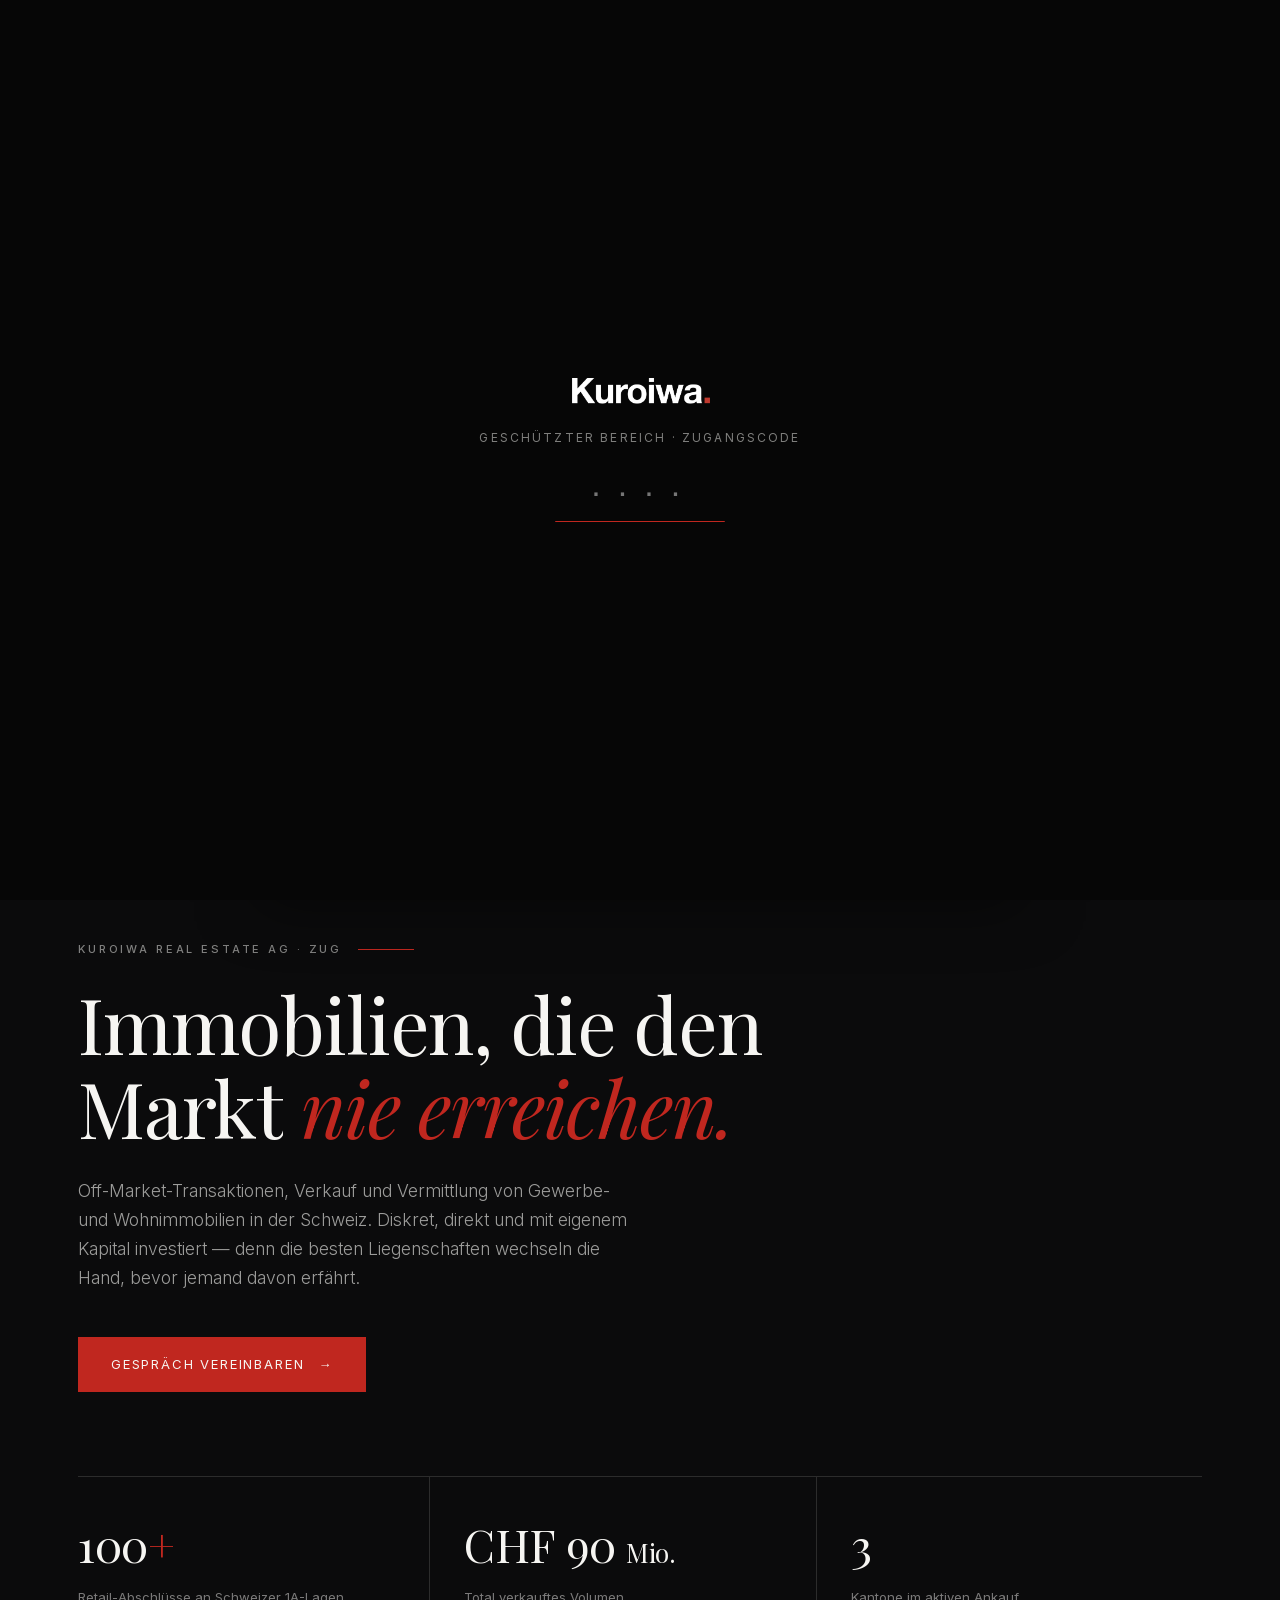
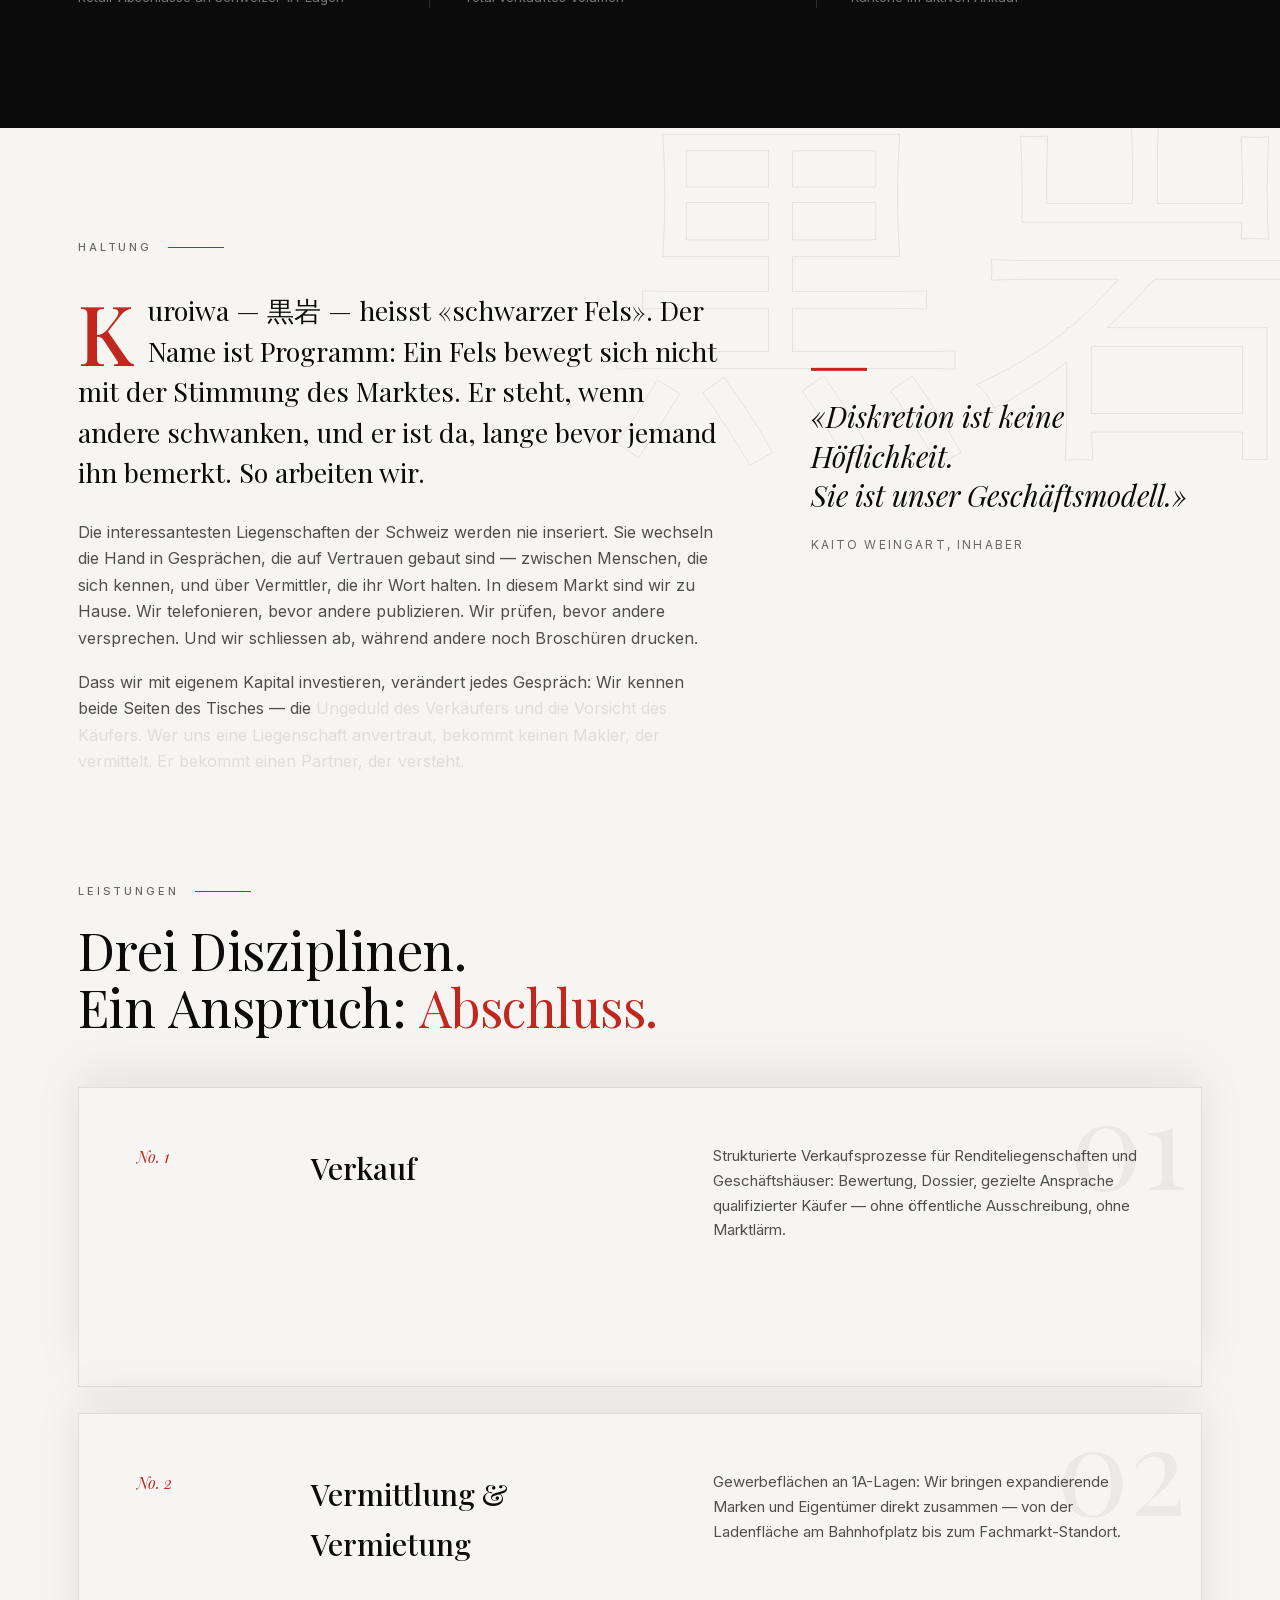
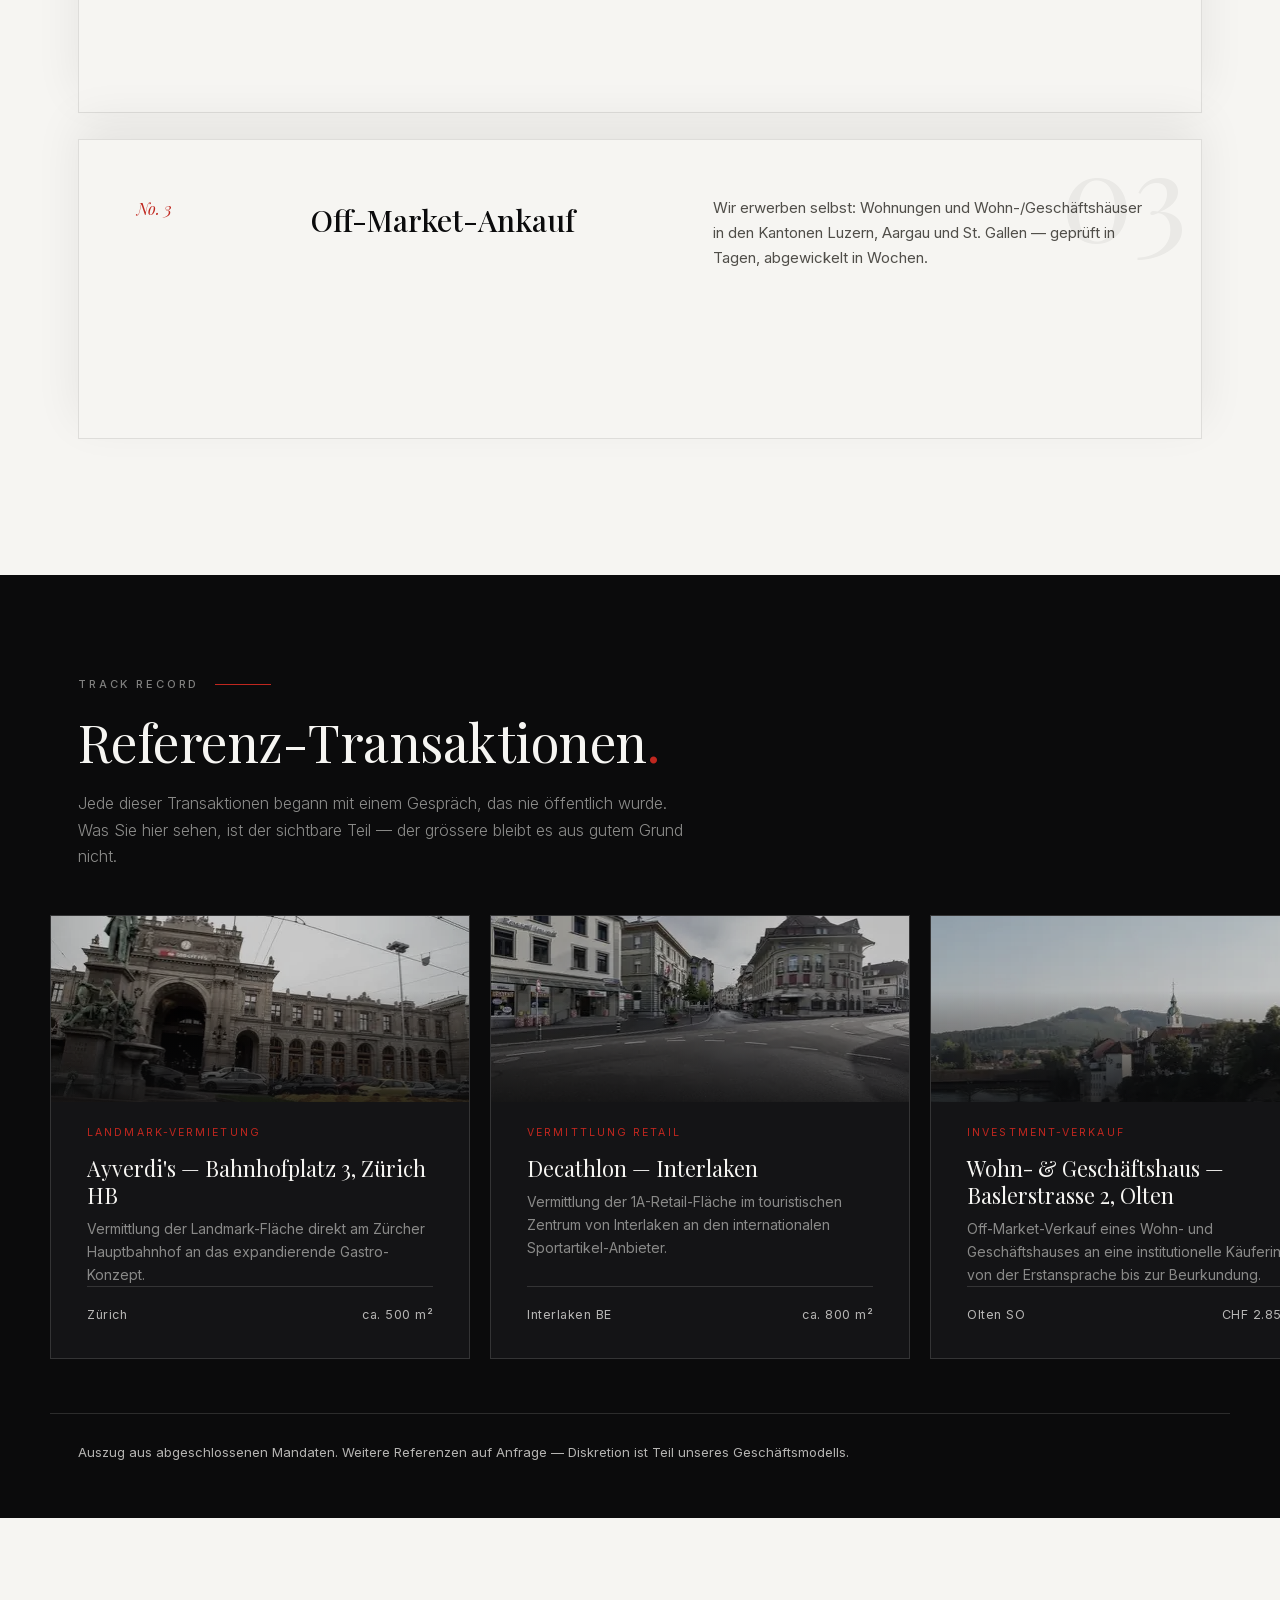
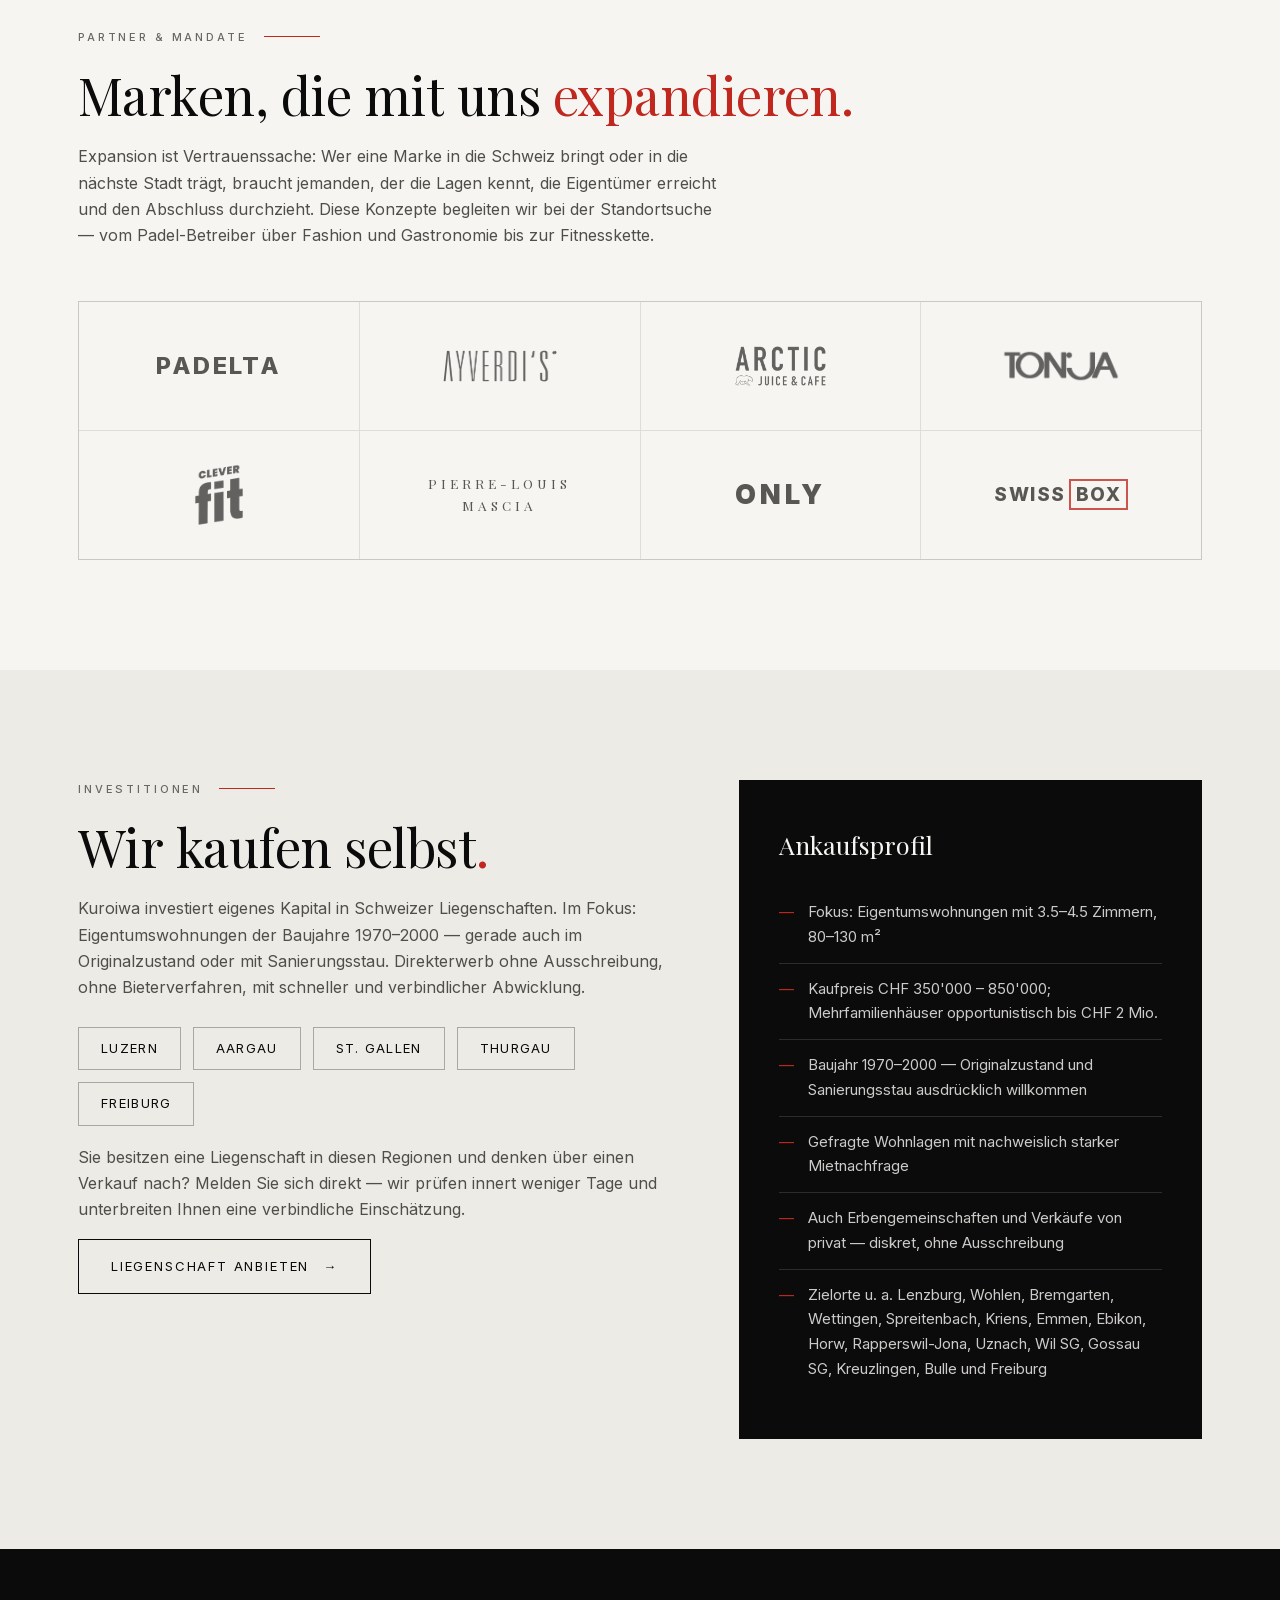
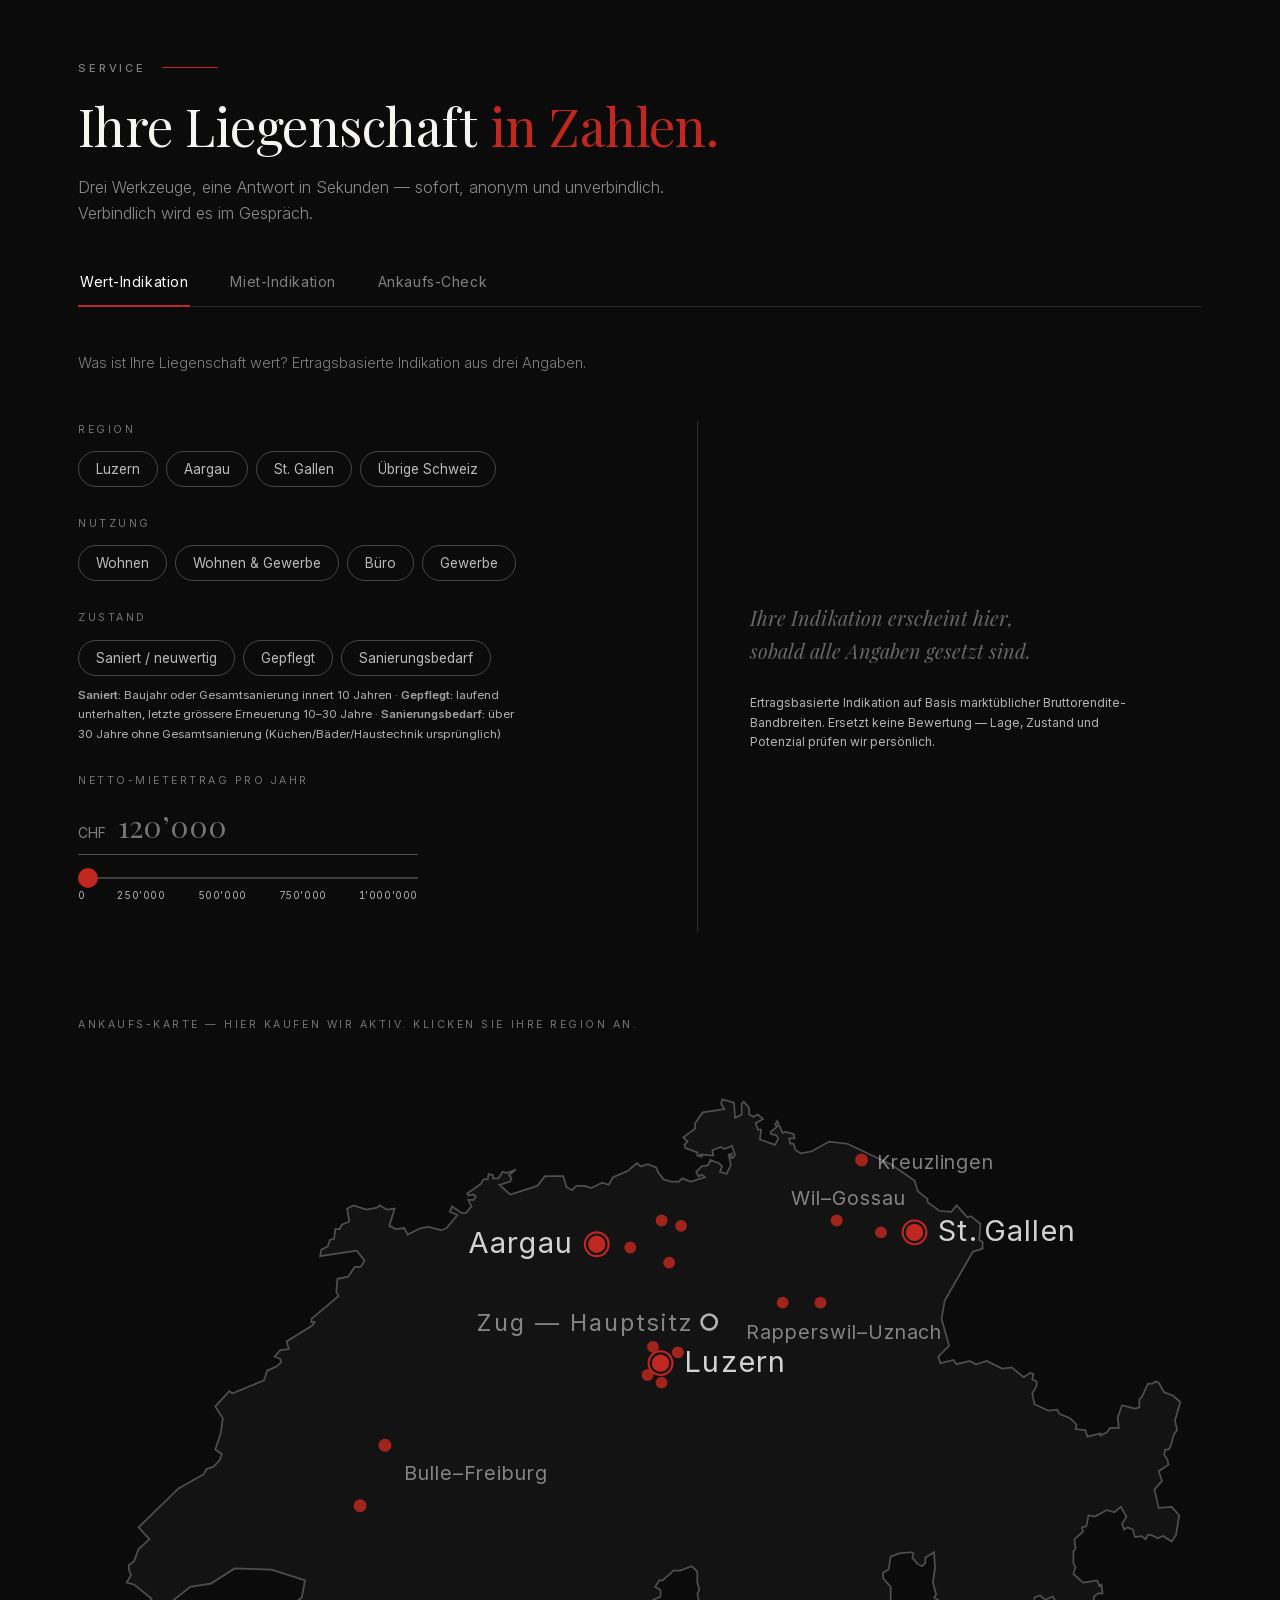
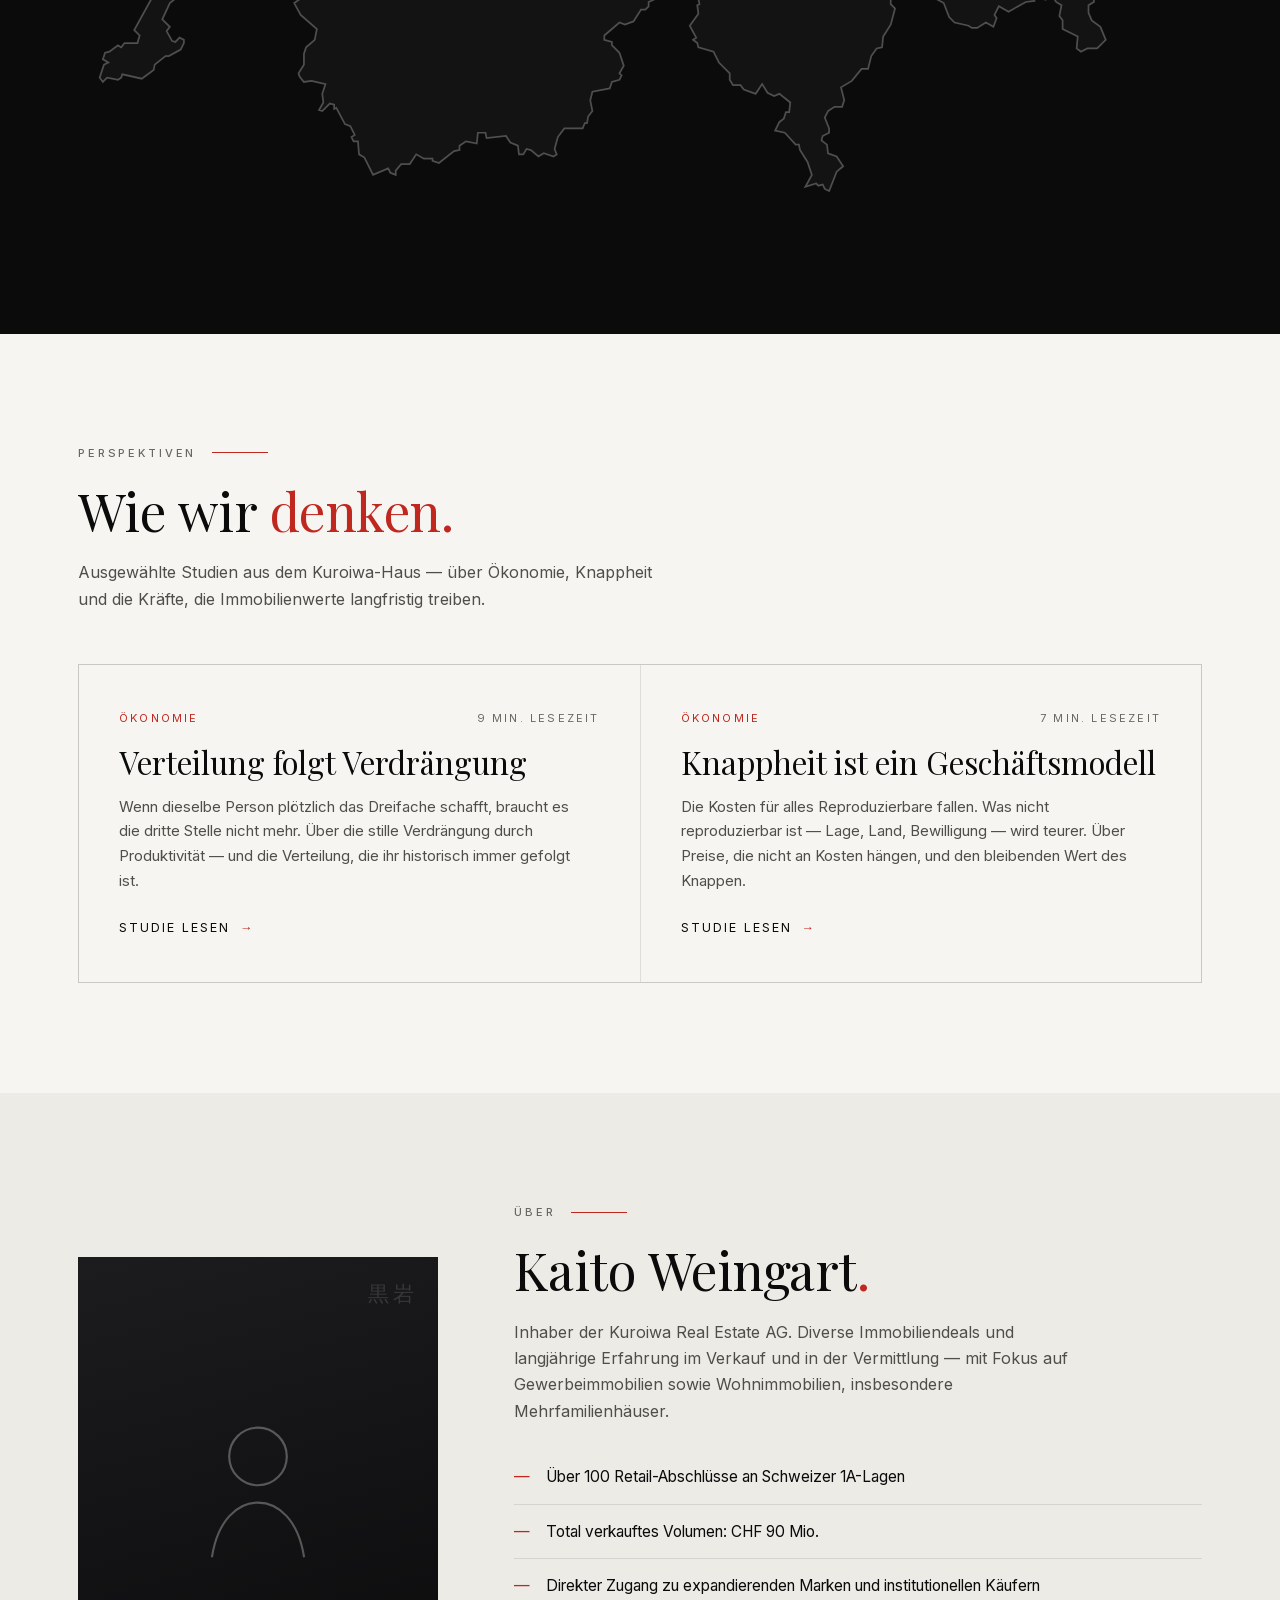
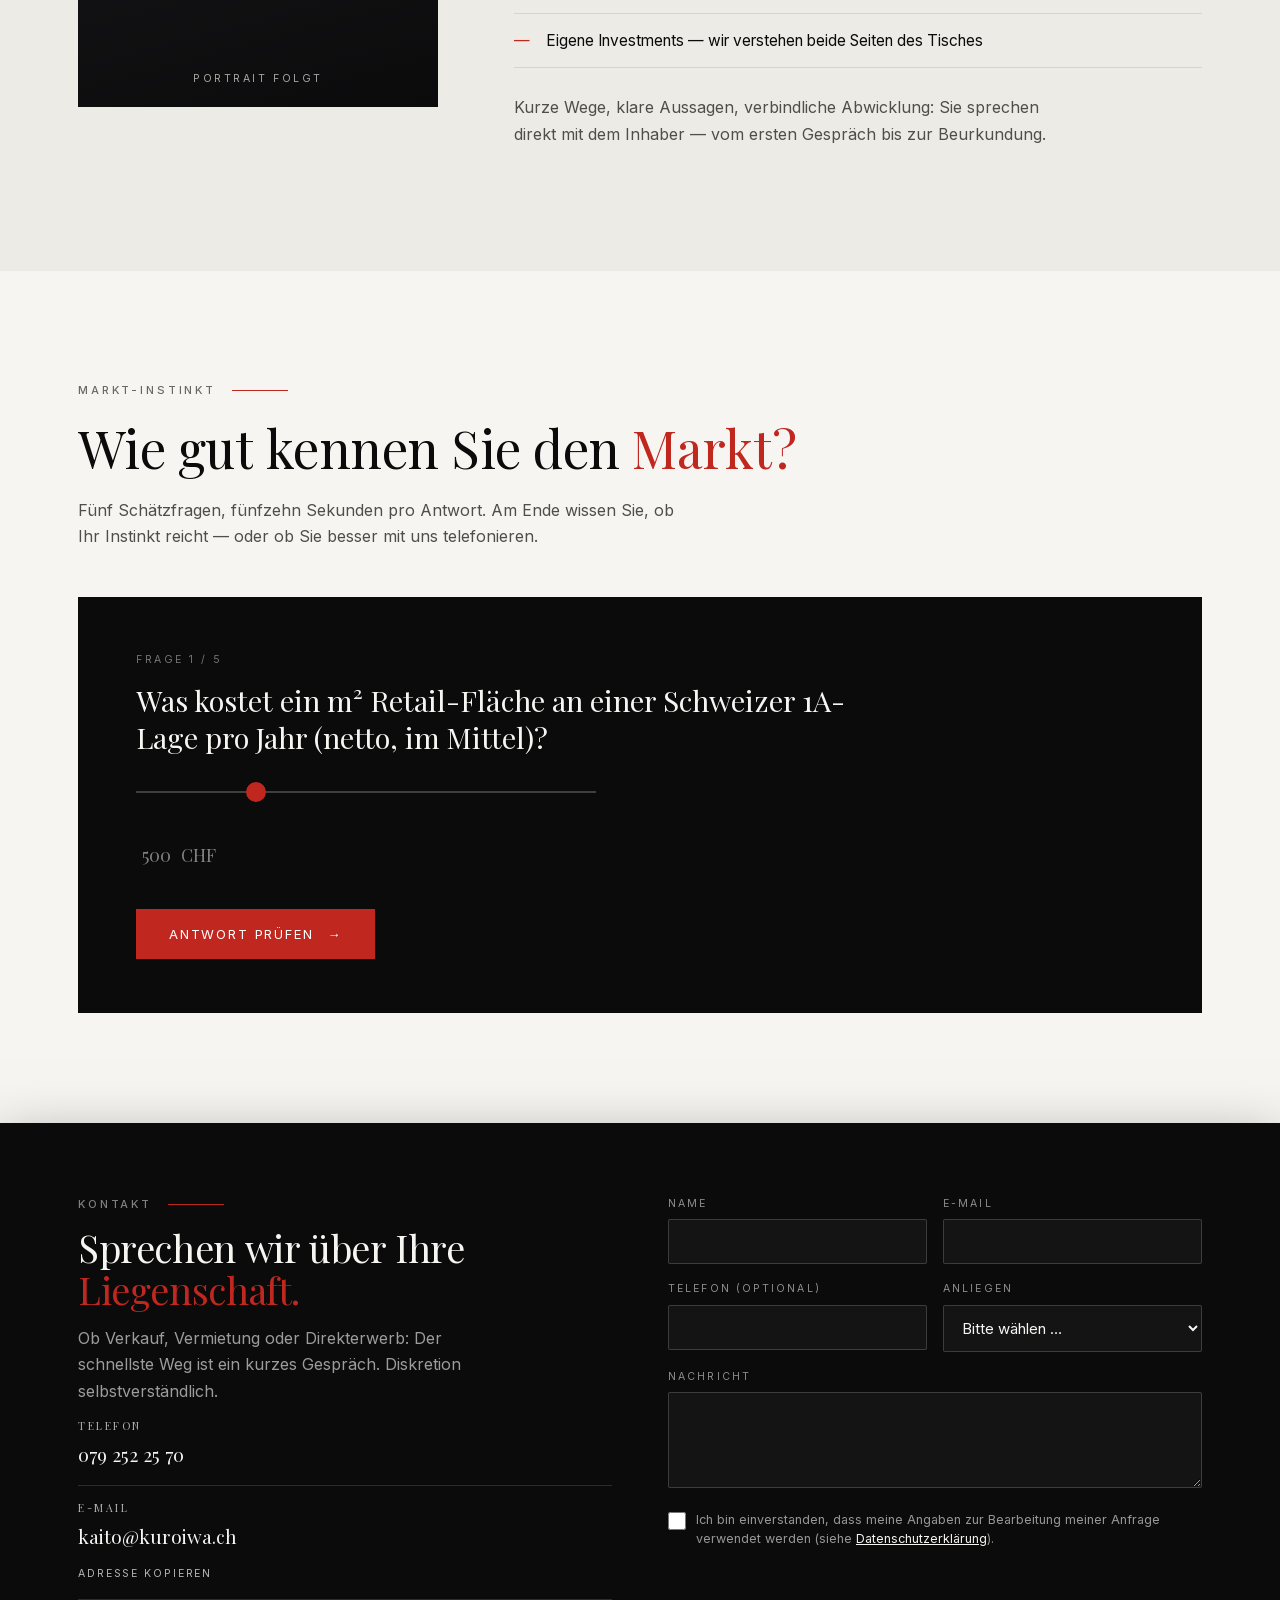
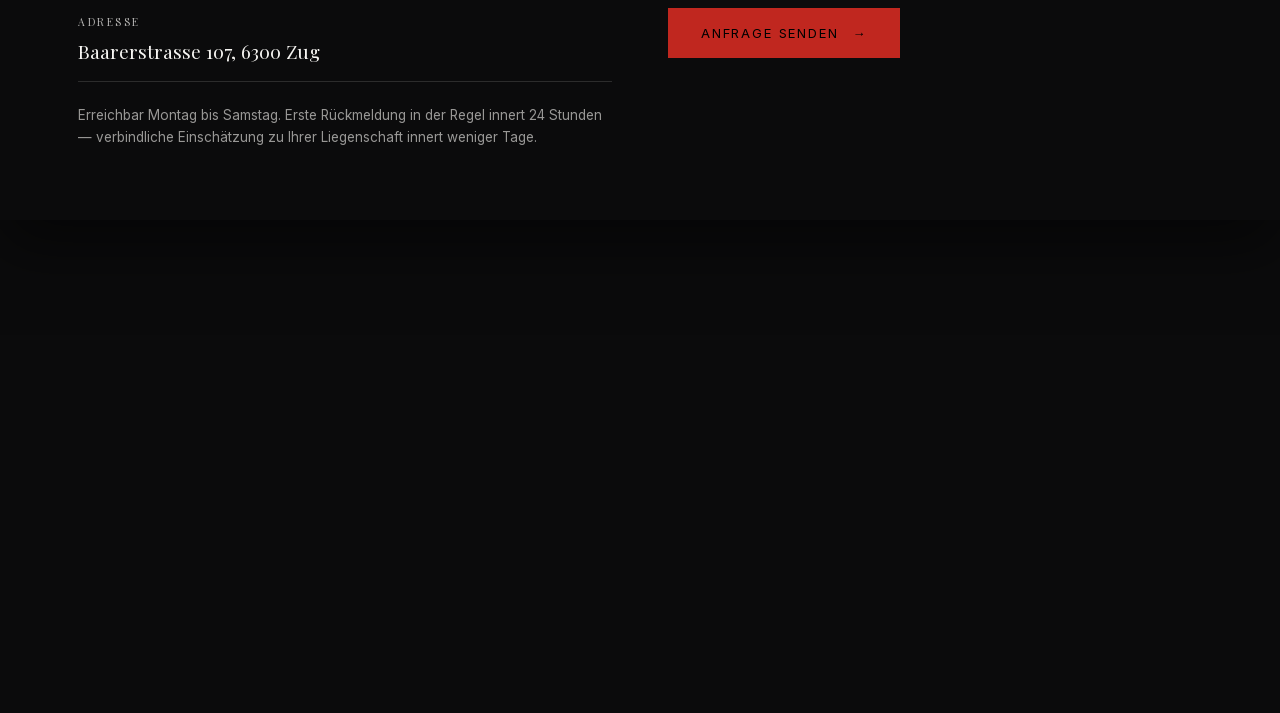
==== index.html @ 2675fcdd "Map: rebalance marker sizes — canton markers smaller (r8/pulse 11), town dots larger (r5.5/6), Lucer" ====
<!DOCTYPE html>
<html lang="de-CH">
<head>
<meta charset="utf-8">
<meta name="viewport" content="width=device-width, initial-scale=1">
<title>Kuroiwa Real Estate AG — Off-Market Immobilien, Verkauf & Vermittlung | Zug</title>
<meta name="description" content="Kuroiwa Real Estate AG, Zug: Off-Market-Transaktionen, Verkauf und Vermittlung von Gewerbe- und Wohnimmobilien in der Schweiz. Eigener Ankauf von Liegenschaften in den Kantonen Luzern, Aargau und St. Gallen.">
<meta name="keywords" content="Immobilien Zug, Off-Market Immobilien Schweiz, Gewerbeimmobilien, Mehrfamilienhaus verkaufen, Immobilienvermittlung, Liegenschaft verkaufen Luzern, Aargau, St. Gallen, Renditeliegenschaft, Kuroiwa Real Estate">
<meta name="robots" content="noindex, nofollow"><!-- GO-LIVE: auf "index, follow" stellen (siehe DEPLOYMENT.md) -->
<meta name="author" content="Kuroiwa Real Estate AG">
<link rel="canonical" href="https://kuroiwa.ch/">
<link rel="alternate" hreflang="de-CH" href="https://kuroiwa.ch/">
<link rel="alternate" hreflang="en" href="https://kuroiwa.ch/en/">
<link rel="alternate" hreflang="fr-CH" href="https://kuroiwa.ch/fr/">
<link rel="alternate" hreflang="it-CH" href="https://kuroiwa.ch/it/">
<link rel="alternate" hreflang="x-default" href="https://kuroiwa.ch/">

<meta name="geo.region" content="CH-ZG">
<meta name="geo.placename" content="Zug">
<meta name="geo.position" content="47.1789;8.5165">
<meta name="ICBM" content="47.1789, 8.5165">

<meta property="og:type" content="website">
<meta property="og:site_name" content="Kuroiwa Real Estate AG">
<meta property="og:title" content="Kuroiwa Real Estate — Off-Market Immobilien, Verkauf & Vermittlung">
<meta property="og:description" content="Diskrete Off-Market-Transaktionen für Gewerbe- und Wohnimmobilien in der Schweiz. Eigener Ankauf in den Kantonen Luzern, Aargau und St. Gallen.">
<meta property="og:url" content="https://kuroiwa.ch/">
<meta property="og:locale" content="de_CH">
<meta property="og:image" content="https://kuroiwa.ch/assets/og.png">
<meta property="og:image:width" content="1200">
<meta property="og:image:height" content="630">
<meta name="twitter:card" content="summary_large_image">
<meta name="twitter:title" content="Kuroiwa Real Estate — Off-Market Immobilien Schweiz">
<meta name="twitter:description" content="Verkauf, Vermittlung und eigener Ankauf von Gewerbe- und Wohnimmobilien. Diskret und präzise.">
<meta name="twitter:image" content="https://kuroiwa.ch/assets/og.png">

<link rel="icon" href="data:image/svg+xml,%3Csvg xmlns='http://www.w3.org/2000/svg' viewBox='0 0 64 64'%3E%3Crect width='64' height='64' fill='%230b0b0c'/%3E%3Ctext x='32' y='44' font-family='Georgia' font-size='34' fill='%23f6f5f2' text-anchor='middle'%3EK%3C/text%3E%3Crect x='44' y='14' width='6' height='36' fill='%23c0271f'/%3E%3C/svg%3E">

<link rel="preload" as="image" fetchpriority="high" imagesrcset="assets/brand/hero-800.webp 800w, assets/brand/hero-1200.webp 1200w, assets/brand/hero-1920.webp 1920w" imagesizes="100vw" href="assets/brand/hero-1200.webp">
<link rel="preload" as="image" href="assets/brand/kuroiwa-wort.webp">
<link rel="preload" as="font" type="font/woff2" href="assets/fonts/playfairdisplay-400-normal-latin.woff2" crossorigin>
<link rel="preload" as="font" type="font/woff2" href="assets/fonts/inter-400-normal-latin.woff2" crossorigin>
<link rel="stylesheet" href="assets/fonts/fonts.css">

<!-- Monitoring & Analytics (Sentry + erweiterbar, consent-fähig) — Konfiguration in assets/monitoring.js -->
<script defer src="assets/monitoring.js"></script>

<script type="application/ld+json">
{
  "@context": "https://schema.org",
  "@graph": [
    {
      "@type": "RealEstateAgent",
      "@id": "https://kuroiwa.ch/#organisation",
      "name": "Kuroiwa Real Estate AG",
      "url": "https://kuroiwa.ch/",
      "logo": "https://kuroiwa.ch/assets/og.png",
      "telephone": "+41792522570",
      "email": "kaito@kuroiwa.ch",
      "address": { "@type": "PostalAddress", "streetAddress": "Baarerstrasse 107", "postalCode": "6300", "addressLocality": "Zug", "addressRegion": "ZG", "addressCountry": "CH" },
      "geo": { "@type": "GeoCoordinates", "latitude": 47.1789, "longitude": 8.5165 },
      "areaServed": [
        { "@type": "Country", "name": "Schweiz" },
        { "@type": "AdministrativeArea", "name": "Kanton Zug" },
        { "@type": "AdministrativeArea", "name": "Kanton Luzern" },
        { "@type": "AdministrativeArea", "name": "Kanton Aargau" },
        { "@type": "AdministrativeArea", "name": "Kanton St. Gallen" },
        { "@type": "AdministrativeArea", "name": "Kanton Zürich" },
        { "@type": "AdministrativeArea", "name": "Kanton Thurgau" },
        { "@type": "AdministrativeArea", "name": "Kanton Freiburg" }
      ],
      "knowsAbout": ["Off-Market-Transaktionen", "Gewerbeimmobilien", "Mehrfamilienhäuser", "Immobilienvermittlung", "Renditeliegenschaften"],
      "image": "https://kuroiwa.ch/assets/og.png",
      "founder": { "@id": "https://kuroiwa.ch/#kaito" },
      "hasOfferCatalog": {
        "@type": "OfferCatalog",
        "name": "Leistungen",
        "itemListElement": [
          { "@type": "Offer", "itemOffered": { "@type": "Service", "name": "Verkauf von Rendite- und Geschäftsliegenschaften", "serviceType": "Immobilienverkauf" } },
          { "@type": "Offer", "itemOffered": { "@type": "Service", "name": "Vermittlung und Vermietung von Gewerbeflächen", "serviceType": "Immobilienvermittlung" } },
          { "@type": "Offer", "itemOffered": { "@type": "Service", "name": "Off-Market-Ankauf von Wohn- und Geschäftsliegenschaften", "serviceType": "Immobilienankauf" } }
        ]
      }
    },
    {
      "@type": "Person",
      "@id": "https://kuroiwa.ch/#kaito",
      "name": "Kaito Weingart",
      "jobTitle": "Inhaber",
      "worksFor": { "@id": "https://kuroiwa.ch/#organisation" },
      "telephone": "+41792522570",
      "email": "kaito@kuroiwa.ch"
    },
    {
      "@type": "WebSite",
      "@id": "https://kuroiwa.ch/#website",
      "url": "https://kuroiwa.ch/",
      "name": "Kuroiwa Real Estate AG",
      "inLanguage": "de-CH",
      "publisher": { "@id": "https://kuroiwa.ch/#organisation" }
    }
  ]
}
</script>

<link rel="stylesheet" href="assets/site.css">
</head>
<body>
<div class="tor" id="tor">
  <img src="assets/brand/kuroiwa-wort.webp" alt="Kuroiwa">
  <div class="tor-text">Geschützter Bereich · Zugangscode</div>
  <input id="torCode" type="password" inputmode="numeric" maxlength="4" placeholder="&middot;&middot;&middot;&middot;" autocomplete="off" aria-label="Zugangscode">
  <div class="tor-fehler" id="torFehler" hidden>Falscher Code — bitte erneut versuchen.</div>
</div>
<script>
(function () {
  const tor = document.getElementById('tor');
  if (sessionStorage.getItem('kuroiwa-zugang') === '1') { tor.remove(); return; }
  document.documentElement.style.overflow = 'hidden';
  const feld = document.getElementById('torCode');
  setTimeout(() => feld.focus(), 100);
  feld.addEventListener('input', () => {
    if (feld.value.length < 4) return;
    if (feld.value === '0000') {
      sessionStorage.setItem('kuroiwa-zugang', '1');
      tor.remove();
      document.documentElement.style.overflow = '';
    } else {
      document.getElementById('torFehler').hidden = false;
      feld.value = '';
    }
  });
})();
</script>
<div class="fortschritt" id="fortschritt" aria-hidden="true"></div>
<div class="lade" id="lade" aria-hidden="true"><div class="lade-inhalt"><span class="lade-kanji">黒岩</span><span class="lade-zahl" id="ladeZahl">0&thinsp;%</span></div></div>
<div class="toast" id="toast" role="status">E-Mail-Adresse kopiert</div>
<button class="hoch" id="hoch" aria-label="Nach oben">&uarr;</button>

<nav id="nav">
  <div class="wrap nav-inner">
    <a class="marke" href="#top"><img src="assets/brand/kuroiwa-wort.webp" alt="Kuroiwa Real Estate" width="78" height="22" style="width:auto"></a>
    <div class="nav-links">
      <a href="#leistungen">Leistungen</a>
      <a href="#track">Track Record</a>
      <a href="#partner">Partner</a>
      <a href="#investitionen">Investitionen</a>
      <a href="#wert">Wert-Check</a>
      <a href="#perspektiven">Perspektiven</a>
      <a href="#ueber">Über</a>
      <div class="lang" aria-label="Sprache wählen"><a class="akt" href="./" hreflang="de-CH" lang="de" aria-current="true">DE</a><a href="en/" hreflang="en" lang="en">EN</a><a href="fr/" hreflang="fr-CH" lang="fr">FR</a><a href="it/" hreflang="it-CH" lang="it">IT</a></div>
      <a class="cta-mini" href="#kontakt">Kontakt</a>
    </div>
  </div>
</nav>

<!-- Intro im KWI-Stil -->
<header class="intro" id="top">
  <div class="bg"></div>
  <div class="korn"></div>
  <div class="intro-inhalt">
    <img class="logo" src="assets/brand/kuroiwa-wort.webp" alt="Kuroiwa — 黒岩" width="430" height="80">
    <div class="unterzeile">Real Estate<b>.</b></div>
  </div>
  <div class="scrollcue"><span>Scrollen</span><span class="ln"></span></div>
</header>

<section class="statement">
  <div class="wrap">
    <div class="label hell">Kuroiwa Real Estate AG · Zug</div>
    <h1>Immobilien, die den Markt <em>nie erreichen.</em></h1>
    <p class="sub">Off-Market-Transaktionen, Verkauf und Vermittlung von Gewerbe- und Wohnimmobilien in der Schweiz. Diskret, direkt und mit eigenem Kapital investiert — denn die besten Liegenschaften wechseln die Hand, bevor jemand davon erfährt.</p>
    <a class="cta voll" href="#kontakt">Gespräch vereinbaren</a>
    <div class="zeile">
      <div class="zahl"><div class="gross"><span class="zaehler" data-ziel="100">0</span><span class="rot">+</span></div><div class="klein">Retail-Abschlüsse an Schweizer 1A-Lagen</div></div>
      <div class="zahl"><div class="gross">CHF <span class="zaehler" data-ziel="90">0</span> <span style="font-size:26px">Mio.</span></div><div class="klein">Total verkauftes Volumen</div></div>
      <div class="zahl"><div class="gross"><span class="zaehler" data-ziel="3">0</span></div><div class="klein">Kantone im aktiven Ankauf</div></div>
    </div>
  </div>
</section>

<section class="hell-sektion manifest" id="haltung">
  <span class="kanji-wz" id="kanjiWz" aria-hidden="true">黒岩</span>
  <div class="wrap enter">
    <div class="label">Haltung</div>
    <div class="manifest-grid">
      <div class="manifest-text">
        <p class="gross-prosa"><span class="initial">K</span>uroiwa — 黒岩 — heisst «schwarzer Fels». Der Name ist Programm: Ein Fels bewegt sich nicht mit der Stimmung des Marktes. Er steht, wenn andere schwanken, und er ist da, lange bevor jemand ihn bemerkt. So arbeiten wir.</p>
        <p>Die interessantesten Liegenschaften der Schweiz werden nie inseriert. Sie wechseln die Hand in Gesprächen, die auf Vertrauen gebaut sind — zwischen Menschen, die sich kennen, und über Vermittler, die ihr Wort halten. In diesem Markt sind wir zu Hause. Wir telefonieren, bevor andere publizieren. Wir prüfen, bevor andere versprechen. Und wir schliessen ab, während andere noch Broschüren drucken.</p>
        <p>Dass wir mit eigenem Kapital investieren, verändert jedes Gespräch: Wir kennen beide Seiten des Tisches — die Ungeduld des Verkäufers und die Vorsicht des Käufers. Wer uns eine Liegenschaft anvertraut, bekommt keinen Makler, der vermittelt. Er bekommt einen Partner, der versteht.</p>
      </div>
      <div class="zitat">
        <div class="zitat-strich"></div>
        <blockquote>«Diskretion ist keine Höflichkeit.<br>Sie ist unser Geschäftsmodell.»</blockquote>
        <div class="zitat-wer">Kaito Weingart, Inhaber</div>
      </div>
    </div>
  </div>
</section>

<section class="hell-sektion" id="leistungen" style="padding-top:0">
  <div class="wrap enter">
    <div class="label">Leistungen</div>
    <h2>Drei Disziplinen.<br>Ein Anspruch: <span class="rot">Abschluss.</span></h2>
    <div class="drei">
      <div class="kachel" data-nr="01">
        <div class="nr">No. 1</div>
        <h3>Verkauf</h3>
        <p>Strukturierte Verkaufsprozesse für Renditeliegenschaften und Geschäftshäuser: Bewertung, Dossier, gezielte Ansprache qualifizierter Käufer — ohne öffentliche Ausschreibung, ohne Marktlärm.</p>
      </div>
      <div class="kachel" data-nr="02">
        <div class="nr">No. 2</div>
        <h3>Vermittlung &amp; Vermietung</h3>
        <p>Gewerbeflächen an 1A-Lagen: Wir bringen expandierende Marken und Eigentümer direkt zusammen — von der Ladenfläche am Bahnhofplatz bis zum Fachmarkt-Standort.</p>
      </div>
      <div class="kachel" data-nr="03">
        <div class="nr">No. 3</div>
        <h3>Off-Market-Ankauf</h3>
        <p>Wir erwerben selbst: Wohnungen und Wohn-/Geschäftshäuser in den Kantonen Luzern, Aargau und St. Gallen — geprüft in Tagen, abgewickelt in Wochen.</p>
      </div>
    </div>
  </div>
</section>

<section class="dunkel" id="track" style="padding:0">
  <div class="track-klebt">
    <div class="wrap enter">
      <div class="label hell">Track Record</div>
      <h2>Referenz-Transaktionen<span class="rot">.</span></h2>
      <p style="max-width:620px;color:rgba(246,245,242,.55);font-weight:300">Jede dieser Transaktionen begann mit einem Gespräch, das nie öffentlich wurde. Was Sie hier sehen, ist der sichtbare Teil — der grössere bleibt es aus gutem Grund nicht.</p>
    </div>
    <div class="deals" id="dealSpur">
      <div class="deal">
        <div class="deal-bild"><picture><source srcset="assets/deals/ayverdis-420.webp 420w, assets/deals/ayverdis.webp 840w" sizes="(max-width: 860px) 92vw, 420px" type="image/webp"><img src="assets/deals/ayverdis.jpg" srcset="assets/deals/ayverdis-420.jpg 420w, assets/deals/ayverdis.jpg 840w" sizes="(max-width: 860px) 92vw, 420px" alt="Zürich Hauptbahnhof am Bahnhofplatz" width="840" height="380" loading="lazy" decoding="async"></picture></div>
        <div class="typ">Landmark-Vermietung</div>
        <h3>Ayverdi's — Bahnhofplatz 3, Zürich HB</h3>
        <p>Vermittlung der Landmark-Fläche direkt am Zürcher Hauptbahnhof an das expandierende Gastro-Konzept.</p>
        <div class="meta"><span>Zürich</span><span>ca. 500 m²</span></div>
      </div>
      <div class="deal">
        <div class="deal-bild"><picture><source srcset="assets/deals/decathlon-420.webp 420w, assets/deals/decathlon.webp 840w" sizes="(max-width: 860px) 92vw, 420px" type="image/webp"><img src="assets/deals/decathlon.jpg" srcset="assets/deals/decathlon-420.jpg 420w, assets/deals/decathlon.jpg 840w" sizes="(max-width: 860px) 92vw, 420px" alt="Geschäftsstrasse in Interlaken" width="840" height="380" loading="lazy" decoding="async"></picture></div>
        <div class="typ">Vermittlung Retail</div>
        <h3>Decathlon — Interlaken</h3>
        <p>Vermittlung der 1A-Retail-Fläche im touristischen Zentrum von Interlaken an den internationalen Sportartikel-Anbieter.</p>
        <div class="meta"><span>Interlaken BE</span><span>ca. 800 m²</span></div>
      </div>
      <div class="deal">
        <div class="deal-bild"><picture><source srcset="assets/deals/olten-420.webp 420w, assets/deals/olten.webp 840w" sizes="(max-width: 860px) 92vw, 420px" type="image/webp"><img src="assets/deals/olten.jpg" srcset="assets/deals/olten-420.jpg 420w, assets/deals/olten.jpg 840w" sizes="(max-width: 860px) 92vw, 420px" alt="Altstadt von Olten an der Aare" width="840" height="380" loading="lazy" decoding="async"></picture></div>
        <div class="typ">Investment-Verkauf</div>
        <h3>Wohn- &amp; Geschäftshaus — Baslerstrasse 2, Olten</h3>
        <p>Off-Market-Verkauf eines Wohn- und Geschäftshauses an eine institutionelle Käuferin — von der Erstansprache bis zur Beurkundung.</p>
        <div class="meta"><span>Olten SO</span><span>CHF 2.85 Mio.</span></div>
      </div>
      <div class="deal">
        <div class="deal-bild"><picture><source srcset="assets/deals/only-420.webp 420w, assets/deals/only.webp 840w" sizes="(max-width: 860px) 92vw, 420px" type="image/webp"><img src="assets/deals/only.jpg" srcset="assets/deals/only-420.jpg 420w, assets/deals/only.jpg 840w" sizes="(max-width: 860px) 92vw, 420px" alt="Bahnhofstrasse in Interlaken" width="840" height="380" loading="lazy" decoding="async"></picture></div>
        <div class="typ">Vermittlung Retail</div>
        <h3>Only — Bahnhofstrasse 23, Interlaken</h3>
        <p>Vermittlung des Ladenlokals an der Bahnhofstrasse in Interlaken an die internationale Fashion-Marke.</p>
        <div class="meta"><span>Interlaken BE</span><span>1A-Lage</span></div>
      </div>
      <div class="deal">
        <div class="deal-bild"><picture><source srcset="assets/deals/retail-420.webp 420w, assets/deals/retail.webp 840w" sizes="(max-width: 860px) 92vw, 420px" type="image/webp"><img src="assets/deals/retail.jpg" srcset="assets/deals/retail-420.jpg 420w, assets/deals/retail.jpg 840w" sizes="(max-width: 860px) 92vw, 420px" alt="Bahnhofstrasse Zürich, 1A-Retail-Lage" width="840" height="380" loading="lazy" decoding="async"></picture></div>
        <div class="typ">Portfolio</div>
        <h3>100+ Retail-Abschlüsse an 1A-Lagen</h3>
        <p>Über hundert abgeschlossene Vermittlungs- und Beratungsmandate für Retail-Flächen an Schweizer Top-Lagen.</p>
        <div class="meta"><span>Schweiz</span><span>laufend</span></div>
      </div>
      <div class="deal">
        <div class="deal-bild"><picture><source srcset="assets/deals/volumen-420.webp 420w, assets/deals/volumen.webp 840w" sizes="(max-width: 860px) 92vw, 420px" type="image/webp"><img src="assets/deals/volumen.jpg" srcset="assets/deals/volumen-420.jpg 420w, assets/deals/volumen.jpg 840w" sizes="(max-width: 860px) 92vw, 420px" alt="Altstadt von Zug mit Zytturm" width="840" height="380" loading="lazy" decoding="async"></picture></div>
        <div class="typ">Transaktionsvolumen</div>
        <h3>CHF 90 Mio. verkauftes Volumen</h3>
        <p>Begleitete Verkäufe von Wohn- und Geschäftsliegenschaften — vom Einzelobjekt bis zum Portfolio.</p>
        <div class="meta"><span>Schweiz</span><span>total</span></div>
      </div>
    </div>
    <div class="track-balken"><div id="trackBalken"></div></div>
    <div class="wrap"><div class="fussnote">Auszug aus abgeschlossenen Mandaten. Weitere Referenzen auf Anfrage — Diskretion ist Teil unseres Geschäftsmodells.</div></div>
  </div>
</section>

<section class="hell-sektion" id="partner">
  <div class="wrap enter">
    <div class="label">Partner &amp; Mandate</div>
    <h2>Marken, die mit uns <span class="rot">expandieren.</span></h2>
    <p style="max-width:640px;color:#504e49">Expansion ist Vertrauenssache: Wer eine Marke in die Schweiz bringt oder in die nächste Stadt trägt, braucht jemanden, der die Lagen kennt, die Eigentümer erreicht und den Abschluss durchzieht. Diese Konzepte begleiten wir bei der Standortsuche — vom Padel-Betreiber über Fashion und Gastronomie bis zur Fitnesskette.</p>
    <div class="logowall">
      <div class="logo-zelle"><span class="wm wm-padelta">PADELTA</span></div>
      <div class="logo-zelle"><img class="logo-img" src="assets/logos/ayverdis.webp" alt="Ayverdi's" width="490" height="160" loading="lazy" decoding="async"></div>
      <div class="logo-zelle"><img class="logo-img" src="assets/logos/arctic.webp" alt="Arctic Juice &amp; Café" width="338" height="160" loading="lazy" decoding="async"></div>
      <div class="logo-zelle"><img class="logo-img" src="assets/logos/tonja.webp" alt="Tonja Concept" width="521" height="160" loading="lazy" decoding="async"></div>
      <div class="logo-zelle"><img class="logo-img logo-tall" src="assets/logos/clever-fit.webp" alt="clever fit" width="131" height="160" loading="lazy" decoding="async"></div>
      <div class="logo-zelle"><span class="wm wm-plm">PIERRE-LOUIS<br>MASCIA</span></div>
      <div class="logo-zelle"><span class="wm wm-only">ONLY</span></div>
      <div class="logo-zelle"><span class="wm wm-swissbox">SWISS<b>BOX</b></span></div>
    </div>
  </div>
</section>

<section class="invest" id="investitionen">
  <div class="wrap enter">
    <div class="invest-grid">
      <div>
        <div class="label">Investitionen</div>
        <h2>Wir kaufen selbst<span class="rot">.</span></h2>
        <p style="color:#504e49">Kuroiwa investiert eigenes Kapital in Schweizer Liegenschaften. Im Fokus: Eigentumswohnungen der Baujahre 1970–2000 — gerade auch im Originalzustand oder mit Sanierungsstau. Direkterwerb ohne Ausschreibung, ohne Bieterverfahren, mit schneller und verbindlicher Abwicklung.</p>
        <div class="kantone">
          <div class="kanton">Luzern</div>
          <div class="kanton">Aargau</div>
          <div class="kanton">St. Gallen</div>
          <div class="kanton">Thurgau</div>
          <div class="kanton">Freiburg</div>
        </div>
        <p style="color:#504e49;margin-top:18px">Sie besitzen eine Liegenschaft in diesen Regionen und denken über einen Verkauf nach? Melden Sie sich direkt — wir prüfen innert weniger Tage und unterbreiten Ihnen eine verbindliche Einschätzung.</p>
        <a class="cta" style="border-color:var(--ink);color:var(--ink);margin-top:16px" href="#wert">Liegenschaft anbieten</a>
      </div>
      <div class="profil">
        <h3>Ankaufsprofil</h3>
        <ul>
          <li>Fokus: Eigentumswohnungen mit 3.5–4.5 Zimmern, 80–130 m²</li>
          <li>Kaufpreis CHF 350'000 – 850'000; Mehrfamilienhäuser opportunistisch bis CHF 2 Mio.</li>
          <li>Baujahr 1970–2000 — Originalzustand und Sanierungsstau ausdrücklich willkommen</li>
          <li>Gefragte Wohnlagen mit nachweislich starker Mietnachfrage</li>
          <li>Auch Erbengemeinschaften und Verkäufe von privat — diskret, ohne Ausschreibung</li>
          <li>Zielorte u. a. Lenzburg, Wohlen, Bremgarten, Wettingen, Spreitenbach, Kriens, Emmen, Ebikon, Horw, Rapperswil-Jona, Uznach, Wil SG, Gossau SG, Kreuzlingen, Bulle und Freiburg</li>
        </ul>
      </div>
    </div>
  </div>
</section>

<section class="dunkel" id="wert">
  <div class="wrap enter">
    <div class="label hell">Service</div>
    <h2>Ihre Liegenschaft <span class="rot">in Zahlen.</span></h2>
    <p style="max-width:620px;color:rgba(246,245,242,.55);font-weight:300">Drei Werkzeuge, eine Antwort in Sekunden — sofort, anonym und unverbindlich. Verbindlich wird es im Gespräch.</p>

    <div class="tab-leiste" role="tablist">
      <button class="tab aktiv" data-tab="wert" role="tab">Wert-Indikation</button>
      <button class="tab" data-tab="miete" role="tab">Miet-Indikation</button>
      <button class="tab" data-tab="check" role="tab">Ankaufs-Check</button>
    </div>

    <div class="tab-panel" id="panel-wert">
    <p style="max-width:560px;color:rgba(246,245,242,.5);font-weight:300;font-size:14.5px;margin-bottom:34px">Was ist Ihre Liegenschaft wert? Ertragsbasierte Indikation aus drei Angaben.</p>
    <div class="wert-grid">
      <div>
        <div class="wert-feld">
          <div class="feld-name">Region</div>
          <div class="pillen" data-gruppe="wregion">
            <button class="pille" data-wert="luzern">Luzern</button>
            <button class="pille" data-wert="aargau">Aargau</button>
            <button class="pille" data-wert="stgallen">St. Gallen</button>
            <button class="pille" data-wert="uebrige">Übrige Schweiz</button>
          </div>
          <select id="wertKanton" class="kanton-wahl" hidden aria-label="Kanton wählen">
            <option value="">Kanton wählen …</option>
            <option value="Zürich">Zürich</option><option value="Bern">Bern</option><option value="Zug">Zug</option><option value="Schwyz">Schwyz</option>
            <option value="Solothurn">Solothurn</option><option value="Basel-Stadt">Basel-Stadt</option><option value="Basel-Landschaft">Basel-Landschaft</option>
            <option value="Thurgau">Thurgau</option><option value="Graubünden">Graubünden</option><option value="Tessin">Tessin</option><option value="Waadt">Waadt</option>
            <option value="Wallis">Wallis</option><option value="Freiburg">Freiburg</option><option value="Genf">Genf</option><option value="Neuenburg">Neuenburg</option>
            <option value="Jura">Jura</option><option value="Schaffhausen">Schaffhausen</option><option value="Glarus">Glarus</option><option value="Uri">Uri</option>
            <option value="Obwalden">Obwalden</option><option value="Nidwalden">Nidwalden</option><option value="Appenzell Ausserrhoden">Appenzell Ausserrhoden</option>
            <option value="Appenzell Innerrhoden">Appenzell Innerrhoden</option>
          </select>
        </div>
        <div class="wert-feld">
          <div class="feld-name">Nutzung</div>
          <div class="pillen" data-gruppe="wnutzung">
            <button class="pille" data-wert="wohnen">Wohnen</button>
            <button class="pille" data-wert="wg">Wohnen &amp; Gewerbe</button>
            <button class="pille" data-wert="buero">Büro</button>
            <button class="pille" data-wert="gewerbe">Gewerbe</button>
          </div>
        </div>
        <div class="wert-feld">
          <div class="feld-name">Zustand</div>
          <div class="pillen" data-gruppe="wzustand">
            <button class="pille" data-wert="saniert">Saniert / neuwertig</button>
            <button class="pille" data-wert="gepflegt">Gepflegt</button>
            <button class="pille" data-wert="sanierungsbedarf">Sanierungsbedarf</button>
          </div>
          <div class="feld-hilfe"><b>Saniert:</b> Baujahr oder Gesamtsanierung innert 10 Jahren · <b>Gepflegt:</b> laufend unterhalten, letzte grössere Erneuerung 10–30 Jahre · <b>Sanierungsbedarf:</b> über 30 Jahre ohne Gesamtsanierung (Küchen/Bäder/Haustechnik ursprünglich)</div>
        </div>
        <div class="wert-feld">
          <div class="feld-name">Netto-Mietertrag pro Jahr</div>
          <div class="ertrag-eingabe"><span>CHF</span><input id="wertErtrag" type="number" inputmode="numeric" min="0" step="1000" placeholder="120&#8217;000" aria-label="Netto-Mietertrag pro Jahr in Franken"></div>
          <input id="wertSlider" class="ertrag-regler" type="range" min="0" max="1000000" step="5000" value="0" aria-label="Netto-Mietertrag pro Jahr einstellen">
          <div class="regler-skala"><span>0</span><span>250&#8217;000</span><span>500&#8217;000</span><span>750&#8217;000</span><span>1&#8217;000&#8217;000</span></div>
        </div>
      </div>
      <div class="wert-ergebnis">
        <div class="wert-warten" id="wertWarten">Ihre Indikation erscheint hier, sobald alle Angaben gesetzt sind.</div>
        <div id="wertResultat" hidden>
          <div class="wert-zahl" id="wertZahl"></div>
          <div class="wert-sub" id="wertSub"></div>
          <div class="check-ctas" style="margin-top:28px">
            <a class="cta voll" id="wertWa" href="#" rel="noopener" target="_blank">Verbindliche Einschätzung anfragen</a>
            <a class="cta" id="wertMail" style="border-color:rgba(246,245,242,.4);color:var(--paper)" href="#">Per E-Mail</a>
          </div>
        </div>
        <div class="wert-hinweis">Ertragsbasierte Indikation auf Basis marktüblicher Bruttorendite-Bandbreiten. Ersetzt keine Bewertung — Lage, Zustand und Potenzial prüfen wir persönlich.</div>
      </div>
    </div>

    </div>

    <div class="tab-panel" id="panel-miete" hidden>
      <p style="max-width:560px;color:rgba(246,245,242,.5);font-weight:300;font-size:14.5px;margin-bottom:34px">Was ist Ihre Gewerbefläche wert? Marktübliche m²-Preise — auf Wunsch mit konkretem Mietvorschlag für Ihre Mieterschaft oder Nachvermietung.</p>
      <div class="wert-grid">
        <div>
          <div class="wert-feld">
            <div class="feld-name">Nutzung</div>
            <div class="pillen" data-gruppe="gnutzung">
              <button class="pille" data-wert="retail">Retail / Laden</button>
              <button class="pille" data-wert="buero">Büro</button>
              <button class="pille" data-wert="gastro">Gastronomie</button>
              <button class="pille" data-wert="lager">Lager / Fachmarkt</button>
            </div>
          </div>
          <div class="wert-feld">
            <div class="feld-name">Kanton</div>
            <select id="mietKanton" class="kanton-wahl" style="margin-top:2px" aria-label="Kanton der Gewerbefläche">
              <option value="">Kanton wählen …</option>
              <option value="Zürich">Zürich</option><option value="Bern">Bern</option><option value="Luzern">Luzern</option><option value="Zug">Zug</option>
              <option value="Schwyz">Schwyz</option><option value="Aargau">Aargau</option><option value="St. Gallen">St. Gallen</option><option value="Solothurn">Solothurn</option>
              <option value="Basel-Stadt">Basel-Stadt</option><option value="Basel-Landschaft">Basel-Landschaft</option><option value="Thurgau">Thurgau</option>
              <option value="Graubünden">Graubünden</option><option value="Tessin">Tessin</option><option value="Waadt">Waadt</option><option value="Wallis">Wallis</option>
              <option value="Freiburg">Freiburg</option><option value="Genf">Genf</option><option value="Neuenburg">Neuenburg</option><option value="Jura">Jura</option>
              <option value="Schaffhausen">Schaffhausen</option><option value="Glarus">Glarus</option><option value="Uri">Uri</option><option value="Obwalden">Obwalden</option>
              <option value="Nidwalden">Nidwalden</option><option value="Appenzell Ausserrhoden">Appenzell Ausserrhoden</option><option value="Appenzell Innerrhoden">Appenzell Innerrhoden</option>
            </select>
          </div>
          <div class="wert-feld">
            <div class="feld-name">Lage</div>
            <div class="pillen" data-gruppe="glage">
              <button class="pille" data-wert="lage1a">1A — Bahnhof / Fussgängerzone</button>
              <button class="pille" data-wert="lage1b">1B — Zentrumsnah</button>
              <button class="pille" data-wert="quartier">Quartier / Agglo</button>
            </div>
          </div>
          <div class="wert-feld">
            <div class="feld-name">Stockwerk</div>
            <div class="pillen" data-gruppe="gstock">
              <button class="pille" data-wert="eg">Erdgeschoss</button>
              <button class="pille" data-wert="og">Obergeschoss</button>
              <button class="pille" data-wert="ug">Untergeschoss</button>
            </div>
          </div>
          <div class="wert-feld">
            <div class="feld-name">Fläche</div>
            <div class="ertrag-eingabe"><span>m²</span><input id="mietFlaeche" type="number" inputmode="numeric" min="0" step="10" placeholder="250" aria-label="Fläche in Quadratmetern"></div>
            <input id="mietSlider" class="ertrag-regler" type="range" min="0" max="2000" step="10" value="0" aria-label="Fläche einstellen">
            <div class="regler-skala"><span>0</span><span>500</span><span>1&#8217;000</span><span>1&#8217;500</span><span>2&#8217;000 m²</span></div>
          </div>
        </div>
        <div class="wert-ergebnis">
          <div class="wert-warten" id="mietWarten">Ihre Miet-Indikation erscheint hier, sobald alle Angaben gesetzt sind.</div>
          <div id="mietResultat" hidden>
            <div class="wert-zahl" id="mietZahl"></div>
            <div class="wert-sub" id="mietSub"></div>
            <div class="check-ctas" style="margin-top:28px">
              <a class="cta voll" id="mietWa" href="#" rel="noopener" target="_blank">Konkreten Mietvorschlag anfragen</a>
              <a class="cta" id="mietMail" style="border-color:rgba(246,245,242,.4);color:var(--paper)" href="#">Per E-Mail</a>
            </div>
          </div>
          <div class="wert-hinweis">Netto-Mietpreis-Bandbreiten (ohne Nebenkosten) nach Nutzung und Lagequalität, schweizweite Praxiswerte. Der konkrete Vorschlag berücksichtigt Standort, Frequenz und Ausbau.</div>
        </div>
      </div>
    </div>

    <div class="tab-panel" id="panel-check" hidden>
    <div class="check enter" id="check">
      <div class="label hell">Ankaufs-Check</div>
      <h3>Passt Ihre Liegenschaft? <span class="rot">Antwort in 20 Sekunden.</span></h3>
      <div class="check-felder">
        <div>
          <div class="feld-name">Kanton</div>
          <div class="pillen" data-gruppe="kanton">
            <button class="pille" data-wert="luzern">Luzern</button>
            <button class="pille" data-wert="aargau">Aargau</button>
            <button class="pille" data-wert="stgallen">St. Gallen</button>
            <button class="pille" data-wert="anderer">Anderer</button>
          </div>
        </div>
        <div>
          <div class="feld-name">Objekt</div>
          <div class="pillen" data-gruppe="objekt">
            <button class="pille" data-wert="wohnung">Wohnung / Studio</button>
            <button class="pille" data-wert="mfh">Mehrfamilienhaus</button>
            <button class="pille" data-wert="wgh">Wohn- &amp; Geschäftshaus</button>
            <button class="pille" data-wert="gewerbe">Gewerbe</button>
          </div>
        </div>
        <div>
          <div class="feld-name">Preisvorstellung</div>
          <div class="pillen" data-gruppe="preis">
            <button class="pille" data-wert="bis1">bis 1 Mio.</button>
            <button class="pille" data-wert="m12">1–2 Mio.</button>
            <button class="pille" data-wert="ueber2">über 2 Mio.</button>
          </div>
        </div>
      </div>
      <div class="check-ergebnis" id="checkErgebnis" hidden>
        <p id="checkText"></p>
        <div class="check-ctas">
          <a class="cta voll" id="checkWa" href="#" rel="noopener" target="_blank">Eckdaten per WhatsApp senden</a>
          <a class="cta" id="checkMail" style="border-color:rgba(246,245,242,.4);color:var(--paper)" href="#">Per E-Mail</a>
        </div>
      </div>
    </div>
    </div>

    <div class="karte-block">
      <div class="feld-name">Ankaufs-Karte — hier kaufen wir aktiv. Klicken Sie Ihre Region an.</div>
      <svg viewBox="-20 -30 1040 700" role="img" aria-label="Ankaufsregionen der Kuroiwa Real Estate AG in der Schweiz">
        <path class="ch-umriss" d="M778,244L776,238L786,228L779,203L782,186L808,141L817,138L817,132L814,130L815,115L806,108L803,109L793,98L788,104L777,103L766,95L766,92L757,85L754,75L732,60L692,41L675,39L659,48L649,50L644,47L642,41L639,41L638,36L643,36L642,32L635,30L632,31L627,20L625,23L627,25L621,30L621,32L626,33L628,36L625,42L611,37L612,28L609,28L607,22L614,18L609,14L605,16L601,14L601,8L596,2L594,4L594,14L588,17L587,3L576,0L575,4L578,9L558,12L551,22L551,27L540,35L544,39L541,42L542,45L553,49L553,52L557,53L556,51L568,52L567,47L575,44L578,46L585,43L588,51L586,54L584,54L585,50L582,51L584,61L580,69L574,67L576,62L573,59L565,56L563,61L557,62L552,67L554,71L558,70L560,72L547,76L539,73L536,76L529,76L522,74L517,68L515,63L507,60L501,62L497,59L489,66L475,72L471,79L465,77L455,82L449,80L441,80L437,84L432,81L429,71L412,71L405,80L380,88L370,79L380,76L381,73L379,70L385,65L377,68L373,67L369,73L364,73L364,70L360,69L359,74L355,74L353,78L340,87L341,89L346,88L348,90L346,93L341,93L344,99L339,105L335,105L326,99L324,104L331,107L321,119L316,121L304,118L297,119L285,125L282,119L274,120L268,117L273,101L266,102L259,98L257,100L247,102L235,98L229,101L231,113L224,116L222,120L218,120L217,129L213,130L211,136L205,139L204,145L238,140L245,149L243,153L241,155L236,155L230,164L220,166L219,178L221,182L196,203L196,206L199,206L197,209L173,224L175,231L167,232L162,238L167,240L168,243L164,247L155,251L152,260L123,272L120,270L107,284L114,295L112,309L107,324L113,328L111,334L105,340L99,342L96,347L73,360L36,396L46,407L36,416L32,427L27,431L27,435L29,440L25,447L32,449L48,462L32,491L37,496L35,503L23,503L20,507L17,505L9,511L5,512L3,518L8,521L4,523L0,535L3,539L7,535L17,537L20,535L21,532L39,536L50,528L51,523L61,515L64,515L75,509L78,503L78,500L74,498L70,502L67,501L62,492L65,488L58,481L65,466L84,451L103,448L125,434L159,435L190,445L187,461L180,466L186,477L201,490L199,500L191,507L189,513L189,523L184,531L185,534L189,539L196,538L209,541L206,550L207,558L203,565L206,566L213,559L217,560L217,564L219,563L227,578L232,580L236,588L233,590L235,594L239,594L240,606L245,609L253,625L267,619L269,623L274,625L274,621L279,615L287,615L293,606L300,610L308,610L308,612L314,614L328,603L333,602L333,598L339,594L349,596L350,586L357,586L358,591L376,589L380,595L387,598L388,606L392,606L395,601L399,602L406,608L411,605L420,608L423,606L421,601L424,590L430,582L447,582L449,577L451,577L452,571L456,566L454,556L456,548L472,545L474,539L481,537L483,533L481,531L485,524L481,512L474,505L474,502L467,500L467,496L481,484L486,486L494,483L501,472L505,472L508,469L508,465L519,460L519,454L514,451L518,445L521,445L531,436L537,436L548,432L553,437L553,447L555,454L553,457L555,467L553,468L554,476L546,487L552,498L549,500L553,503L554,507L568,511L573,521L583,531L583,537L586,542L593,542L596,546L607,550L613,541L618,549L624,552L629,550L639,558L638,567L635,567L633,573L629,576L625,584L634,586L644,597L647,597L648,602L655,613L659,625L653,636L663,633L665,635L669,634L671,638L675,640L682,622L688,617L682,608L674,605L673,597L668,593L669,589L675,586L675,582L671,572L674,566L680,562L687,562L689,556L686,544L696,538L705,527L711,527L714,515L719,508L724,507L725,497L732,486L736,471L732,467L732,451L725,443L725,438L730,435L732,423L740,420L751,419L753,420L752,424L757,430L761,432L764,429L764,424L772,419L773,433L771,447L774,458L772,461L781,466L786,479L791,484L804,487L807,489L812,489L820,484L827,488L830,480L828,477L832,469L841,474L857,465L865,464L865,461L870,459L875,463L882,460L885,465L890,468L888,478L891,482L891,490L905,497L904,508L908,511L914,508L923,508L931,500L926,488L918,482L915,475L915,468L920,465L920,460L924,457L928,457L927,449L925,450L923,445L910,447L901,439L903,433L901,429L901,418L903,416L902,407L910,400L909,396L913,395L915,385L921,386L932,380L939,382L945,377L950,386L946,393L948,398L951,396L956,398L958,405L964,404L968,407L970,403L973,403L979,406L984,404L992,409L996,403L999,385L992,377L980,378L976,361L983,353L980,344L989,338L988,333L985,329L986,324L989,324L991,321L994,310L997,306L995,297L1000,280L993,274L985,271L980,262L977,261L974,263L970,263L964,276L962,277L962,285L958,286L946,283L942,294L943,304L935,304L932,308L926,311L926,309L914,312L912,306L903,305L904,301L898,295L888,291L886,287L878,288L865,282L863,272L867,265L867,261L863,259L864,254L861,253L855,257L844,248L835,249L821,242L811,245L805,242L793,245L790,241L778,244Z"/>
        <g class="marker" data-region="Luzern"><circle class="puls" cx="519" cy="244" r="11"/><circle class="kern" cx="519" cy="244" r="8"/><text x="541" y="252">Luzern</text></g>
        <g class="marker" data-region="Aargau"><circle class="puls" cx="460" cy="134" r="11"/><circle class="kern" cx="460" cy="134" r="8"/><text x="438" y="142" text-anchor="end">Aargau</text></g>
        <g class="marker" data-region="St. Gallen"><circle class="puls" cx="754" cy="123" r="11"/><circle class="kern" cx="754" cy="123" r="8"/><text x="776" y="131">St.&#8201;Gallen</text></g>
        <g class="hq"><circle cx="564" cy="206" r="7"/><text x="550" y="214" text-anchor="end">Zug — Hauptsitz</text></g>
        <g class="ortgrp"><circle class="ort" cx="705" cy="56" r="6"><title>Kreuzlingen</title></circle><text class="ort-label" x="719" y="64">Kreuzlingen</text></g>
        <g class="ortgrp"><circle class="ort" cx="264" cy="320" r="6"><title>Fribourg</title></circle><circle class="ort" cx="241" cy="376" r="6"><title>Bulle</title></circle><text class="ort-label" x="282" y="352">Bulle–Freiburg</text></g>
        <g class="ortgrp"><circle class="ort" cx="632" cy="188" r="5.5"><title>Rapperswil-Jona</title></circle><circle class="ort" cx="667" cy="188" r="5.5"><title>Uznach</title></circle><text class="ort-label" x="598" y="222">Rapperswil–Uznach</text></g>
        <g class="ortgrp"><circle class="ort" cx="682" cy="112" r="5.5"><title>Wil SG</title></circle><circle class="ort" cx="723" cy="123" r="5.5"><title>Gossau SG</title></circle><text class="ort-label" x="640" y="98">Wil–Gossau</text></g>
        <g class="ortgrp"><circle class="ort" cx="491" cy="137" r="5.5"><title>Lenzburg</title></circle><circle class="ort" cx="527" cy="151" r="5.5"><title>Wohlen · Bremgarten</title></circle><circle class="ort" cx="520" cy="112" r="5.5"><title>Wettingen</title></circle><circle class="ort" cx="538" cy="117" r="5.5"><title>Spreitenbach</title></circle></g>
        <g class="ortgrp"><circle class="ort" cx="512" cy="229" r="5.5"><title>Emmen</title></circle><circle class="ort" cx="535" cy="234" r="5.5"><title>Ebikon</title></circle><circle class="ort" cx="507" cy="255" r="5.5"><title>Kriens</title></circle><circle class="ort" cx="520" cy="262" r="5.5"><title>Horw</title></circle></g>
      </svg>
    </div>
  </div>
</section>

<section class="hell-sektion" id="perspektiven">
  <div class="wrap enter">
    <div class="label">Perspektiven</div>
    <h2>Wie wir <span class="rot">denken.</span></h2>
    <p style="max-width:600px;color:#504e49">Ausgewählte Studien aus dem Kuroiwa-Haus — über Ökonomie, Knappheit und die Kräfte, die Immobilienwerte langfristig treiben.</p>
    <div class="studien">
      <a class="studie" href="https://kwicapital.ch/study.html?id=verteilung-folgt-verdraengung" target="_blank" rel="noopener nofollow">
        <div class="kopfzeile"><span>Ökonomie</span><span>9 Min. Lesezeit</span></div>
        <h3>Verteilung folgt Verdrängung</h3>
        <p>Wenn dieselbe Person plötzlich das Dreifache schafft, braucht es die dritte Stelle nicht mehr. Über die stille Verdrängung durch Produktivität — und die Verteilung, die ihr historisch immer gefolgt ist.</p>
        <span class="mehr">Studie lesen</span>
      </a>
      <a class="studie" href="https://kwicapital.ch/study.html?id=knappheit-ist-ein-geschaeftsmodell" target="_blank" rel="noopener nofollow">
        <div class="kopfzeile"><span>Ökonomie</span><span>7 Min. Lesezeit</span></div>
        <h3>Knappheit ist ein Geschäftsmodell</h3>
        <p>Die Kosten für alles Reproduzierbare fallen. Was nicht reproduzierbar ist — Lage, Land, Bewilligung — wird teurer. Über Preise, die nicht an Kosten hängen, und den bleibenden Wert des Knappen.</p>
        <span class="mehr">Studie lesen</span>
      </a>
    </div>
  </div>
</section>

<section class="hell-sektion" id="ueber" style="background:var(--paper2)">
  <div class="wrap enter">
    <div class="ueber-grid">
      <div class="portrait">
        <svg viewBox="0 0 100 120" fill="none" stroke="#f6f5f2" stroke-width="1.5">
          <circle cx="50" cy="42" r="20"/>
          <path d="M18 112c4-26 18-38 32-38s28 12 32 38"/>
        </svg>
        <div class="platzhalter">Portrait folgt</div>
      </div>
      <div class="ueber">
        <div class="label">Über</div>
        <h2>Kaito Weingart<span class="rot">.</span></h2>
        <p>Inhaber der Kuroiwa Real Estate AG. Diverse Immobiliendeals und langjährige Erfahrung im Verkauf und in der Vermittlung — mit Fokus auf Gewerbeimmobilien sowie Wohnimmobilien, insbesondere Mehrfamilienhäuser.</p>
        <div class="punkte">
          <div>Über 100 Retail-Abschlüsse an Schweizer 1A-Lagen</div>
          <div>Total verkauftes Volumen: CHF 90 Mio.</div>
          <div>Direkter Zugang zu expandierenden Marken und institutionellen Käufern</div>
          <div>Eigene Investments — wir verstehen beide Seiten des Tisches</div>
        </div>
        <p>Kurze Wege, klare Aussagen, verbindliche Abwicklung: Sie sprechen direkt mit dem Inhaber — vom ersten Gespräch bis zur Beurkundung.</p>
      </div>
    </div>
  </div>
</section>

<section class="hell-sektion" id="instinkt">
  <div class="wrap enter">
    <div class="label">Markt-Instinkt</div>
    <h2>Wie gut kennen Sie den <span class="rot">Markt?</span></h2>
    <p style="max-width:620px;color:#504e49">Fünf Schätzfragen, fünfzehn Sekunden pro Antwort. Am Ende wissen Sie, ob Ihr Instinkt reicht — oder ob Sie besser mit uns telefonieren.</p>
    <div class="quiz-karte" id="quiz">
      <div id="quizLauf">
        <div class="feld-name"><span id="quizNr">Frage 1 / 5</span></div>
        <div class="quiz-frage" id="quizFrage"></div>
        <input class="ertrag-regler" id="quizRegler" type="range" aria-label="Schätzung einstellen">
        <div class="quiz-wert"><span id="quizWert">–</span><span id="quizEinheit"></span></div>
        <div class="quiz-aufloesung" id="quizAufloesung" hidden>
          <div class="quiz-punkte" id="quizPunkte"></div>
          <div class="quiz-quelle" id="quizQuelle"></div>
        </div>
        <div class="check-ctas" style="margin-top:30px">
          <button class="cta voll" id="quizKnopf" style="cursor:pointer;font-family:var(--sans)">Antwort prüfen</button>
        </div>
      </div>
      <div id="quizSchluss" hidden>
        <div class="feld-name">Ihr Ergebnis</div>
        <div class="quiz-schluss-titel" id="quizTitel"></div>
        <p style="color:rgba(246,245,242,.6);max-width:520px;margin-top:16px" id="quizFazit"></p>
        <div class="check-ctas" style="margin-top:30px">
          <a class="cta voll" href="#kontakt">Mit dem Profi sprechen</a>
          <button class="cta" id="quizNochmal" style="cursor:pointer;border-color:rgba(246,245,242,.4);color:var(--paper);font-family:var(--sans)">Nochmals versuchen</button>
        </div>
      </div>
    </div>
  </div>
</section>

<section class="kontakt" id="kontakt">
  <div class="wrap enter">
    <div class="kontakt-grid">
      <div>
        <div class="label hell">Kontakt</div>
        <h2>Sprechen wir über Ihre <span class="rot">Liegenschaft.</span></h2>
        <p style="color:rgba(246,245,242,.62);max-width:440px">Ob Verkauf, Vermietung oder Direkterwerb: Der schnellste Weg ist ein kurzes Gespräch. Diskretion selbstverständlich.</p>
        <div class="k-zeile"><span class="was">Telefon</span><a href="tel:+41792522570">079 252 25 70</a></div>
        <div class="k-zeile"><span class="was">E-Mail</span><a href="mailto:kaito@kuroiwa.ch">kaito@kuroiwa.ch</a><button class="kopier" data-mail="kaito@kuroiwa.ch">Adresse kopieren</button></div>
        <div class="k-zeile"><span class="was">Adresse</span><span>Baarerstrasse 107, 6300 Zug</span></div>
        <p style="margin-top:22px;font-size:13.5px;color:rgba(246,245,242,.6)">Erreichbar Montag bis Samstag. Erste Rückmeldung in der Regel innert 24 Stunden — verbindliche Einschätzung zu Ihrer Liegenschaft innert weniger Tage.</p>
      </div>
      <div>
        <form class="lead" id="leadForm" action="https://formspree.io/f/XXXXXXXX" method="POST" novalidate>
          <input type="text" name="_gotcha" class="lead-hp" tabindex="-1" autocomplete="off" aria-hidden="true">
          <div class="lead-reihe">
            <div><label for="lf-name">Name</label><input id="lf-name" name="name" type="text" autocomplete="name" required></div>
            <div><label for="lf-mail">E-Mail</label><input id="lf-mail" name="email" type="email" autocomplete="email" required></div>
          </div>
          <div class="lead-reihe">
            <div><label for="lf-tel">Telefon (optional)</label><input id="lf-tel" name="telefon" type="tel" autocomplete="tel"></div>
            <div><label for="lf-anliegen">Anliegen</label><select id="lf-anliegen" name="anliegen" required>
              <option value="">Bitte wählen …</option>
              <option value="Verkauf">Verkauf</option>
              <option value="Vermietung / Vermittlung">Vermietung / Vermittlung</option>
              <option value="Ankauf (Sie kaufen mein Objekt)">Ankauf (Sie kaufen mein Objekt)</option>
              <option value="Wert-Indikation / Bewertung">Wert-Indikation / Bewertung</option>
              <option value="Anderes">Anderes</option>
            </select></div>
          </div>
          <div><label for="lf-msg">Nachricht</label><textarea id="lf-msg" name="nachricht" required></textarea></div>
          <label class="zustimmung"><input type="checkbox" name="einwilligung" required value="ja"><span>Ich bin einverstanden, dass meine Angaben zur Bearbeitung meiner Anfrage verwendet werden (siehe <a href="datenschutz.html">Datenschutzerklärung</a>).</span></label>
          <div class="lead-status" id="leadStatus" role="status" aria-live="polite"></div>
          <button type="submit" class="cta voll senden">Anfrage senden</button>
        </form>
        <div class="lead-dank" id="leadDank" role="status"><h3>Danke — wir melden uns.</h3><p>Ihre Anfrage ist eingegangen. Erste Rückmeldung in der Regel innert 24 Stunden.</p></div>
      </div>
    </div>
  </div>
</section>

<footer>
  <div class="wrap">
    <div class="fuss-top">
      <div>
        <img class="fuss-logo" src="assets/brand/kuroiwa-wort.webp" alt="Kuroiwa" loading="lazy">
        <p class="fuss-desc">黒岩 — «schwarzer Fels». Off-Market-Transaktionen, Verkauf und Vermittlung von Gewerbe- und Wohnimmobilien in der Schweiz.</p>
        <div class="flags" title="Japan × Schweiz">
          <svg width="20" height="14" viewBox="0 0 30 20"><rect width="30" height="20" rx="3" fill="#FAF9F6"/><circle cx="15" cy="10" r="5.6" fill="#BC002D"/></svg>
          <svg width="20" height="14" viewBox="0 0 30 20"><rect width="30" height="20" rx="3" fill="#D52B1E"/><rect x="12.9" y="4.5" width="4.2" height="11" rx="1" fill="#fff"/><rect x="9.5" y="7.9" width="11" height="4.2" rx="1" fill="#fff"/></svg>
        </div>
      </div>
      <div>
        <h5>Navigation</h5>
        <a href="#leistungen">Leistungen</a>
        <a href="#track">Track Record</a>
        <a href="#investitionen">Investitionen</a>
        <a href="#wert">Wert-Indikation</a>
        <a href="#perspektiven">Perspektiven</a>
        <a href="#ueber">Über Kaito</a>
        <div class="lang fuss-lang"><a class="akt" href="./" hreflang="de-CH" lang="de">DE</a><a href="en/" hreflang="en" lang="en">EN</a><a href="fr/" hreflang="fr-CH" lang="fr">FR</a><a href="it/" hreflang="it-CH" lang="it">IT</a></div>
      </div>
      <div>
        <h5>Kontakt</h5>
        <a href="mailto:kaito@kuroiwa.ch">kaito@kuroiwa.ch</a>
        <a href="tel:+41792522570">079 252 25 70</a>
        <a href="impressum.html">Impressum &amp; Legal Notice</a>
        <a href="datenschutz.html">Datenschutz</a>
      </div>
    </div>
    <div class="fuss-unten">
      <span>© <span id="jahr"></span> Kuroiwa Real Estate AG · 黒岩</span>
      <span>Baarerstrasse 107 · 6300 Zug · Schweiz · <span id="ortszeit"></span></span>
    </div>
  </div>
</footer>

<div class="consent" id="consent" hidden>
  <div class="consent-inner">
    <p class="consent-text">Wir nutzen notwendige Cookies für den Betrieb. Mit «Akzeptieren» erlauben Sie zusätzlich anonyme Statistik, die uns hilft, die Seite zu verbessern. Details in der <a href="datenschutz.html">Datenschutzerklärung</a>.</p>
    <div class="consent-btns">
      <button class="consent-btn nur" id="consentDeny" type="button">Nur notwendige</button>
      <button class="consent-btn ja" id="consentAccept" type="button">Akzeptieren</button>
    </div>
  </div>
</div>

<script src="assets/i18n.de.js"></script>
<script src="assets/app.js"></script>
</body>
</html>
---- assets/fonts/fonts.css ----
/* latin-ext */
@font-face {
  font-family: 'Inter';
  font-style: italic;
  font-weight: 800;
  font-display: swap;
  src: url(inter-800-italic-latin-ext.woff2) format('woff2');
  unicode-range: U+0100-02BA, U+02BD-02C5, U+02C7-02CC, U+02CE-02D7, U+02DD-02FF, U+0304, U+0308, U+0329, U+1D00-1DBF, U+1E00-1E9F, U+1EF2-1EFF, U+2020, U+20A0-20AB, U+20AD-20C0, U+2113, U+2C60-2C7F, U+A720-A7FF;
}
/* latin */
@font-face {
  font-family: 'Inter';
  font-style: italic;
  font-weight: 800;
  font-display: swap;
  src: url(inter-800-italic-latin.woff2) format('woff2');
  unicode-range: U+0000-00FF, U+0131, U+0152-0153, U+02BB-02BC, U+02C6, U+02DA, U+02DC, U+0304, U+0308, U+0329, U+2000-206F, U+20AC, U+2122, U+2191, U+2193, U+2212, U+2215, U+FEFF, U+FFFD;
}
/* latin-ext */
@font-face {
  font-family: 'Inter';
  font-style: normal;
  font-weight: 300;
  font-display: swap;
  src: url(inter-300-normal-latin-ext.woff2) format('woff2');
  unicode-range: U+0100-02BA, U+02BD-02C5, U+02C7-02CC, U+02CE-02D7, U+02DD-02FF, U+0304, U+0308, U+0329, U+1D00-1DBF, U+1E00-1E9F, U+1EF2-1EFF, U+2020, U+20A0-20AB, U+20AD-20C0, U+2113, U+2C60-2C7F, U+A720-A7FF;
}
/* latin */
@font-face {
  font-family: 'Inter';
  font-style: normal;
  font-weight: 300;
  font-display: swap;
  src: url(inter-300-normal-latin.woff2) format('woff2');
  unicode-range: U+0000-00FF, U+0131, U+0152-0153, U+02BB-02BC, U+02C6, U+02DA, U+02DC, U+0304, U+0308, U+0329, U+2000-206F, U+20AC, U+2122, U+2191, U+2193, U+2212, U+2215, U+FEFF, U+FFFD;
}
/* latin-ext */
@font-face {
  font-family: 'Inter';
  font-style: normal;
  font-weight: 400;
  font-display: swap;
  src: url(inter-400-normal-latin-ext.woff2) format('woff2');
  unicode-range: U+0100-02BA, U+02BD-02C5, U+02C7-02CC, U+02CE-02D7, U+02DD-02FF, U+0304, U+0308, U+0329, U+1D00-1DBF, U+1E00-1E9F, U+1EF2-1EFF, U+2020, U+20A0-20AB, U+20AD-20C0, U+2113, U+2C60-2C7F, U+A720-A7FF;
}
/* latin */
@font-face {
  font-family: 'Inter';
  font-style: normal;
  font-weight: 400;
  font-display: swap;
  src: url(inter-400-normal-latin.woff2) format('woff2');
  unicode-range: U+0000-00FF, U+0131, U+0152-0153, U+02BB-02BC, U+02C6, U+02DA, U+02DC, U+0304, U+0308, U+0329, U+2000-206F, U+20AC, U+2122, U+2191, U+2193, U+2212, U+2215, U+FEFF, U+FFFD;
}
/* latin-ext */
@font-face {
  font-family: 'Inter';
  font-style: normal;
  font-weight: 500;
  font-display: swap;
  src: url(inter-500-normal-latin-ext.woff2) format('woff2');
  unicode-range: U+0100-02BA, U+02BD-02C5, U+02C7-02CC, U+02CE-02D7, U+02DD-02FF, U+0304, U+0308, U+0329, U+1D00-1DBF, U+1E00-1E9F, U+1EF2-1EFF, U+2020, U+20A0-20AB, U+20AD-20C0, U+2113, U+2C60-2C7F, U+A720-A7FF;
}
/* latin */
@font-face {
  font-family: 'Inter';
  font-style: normal;
  font-weight: 500;
  font-display: swap;
  src: url(inter-500-normal-latin.woff2) format('woff2');
  unicode-range: U+0000-00FF, U+0131, U+0152-0153, U+02BB-02BC, U+02C6, U+02DA, U+02DC, U+0304, U+0308, U+0329, U+2000-206F, U+20AC, U+2122, U+2191, U+2193, U+2212, U+2215, U+FEFF, U+FFFD;
}
/* latin-ext */
@font-face {
  font-family: 'Inter';
  font-style: normal;
  font-weight: 600;
  font-display: swap;
  src: url(inter-600-normal-latin-ext.woff2) format('woff2');
  unicode-range: U+0100-02BA, U+02BD-02C5, U+02C7-02CC, U+02CE-02D7, U+02DD-02FF, U+0304, U+0308, U+0329, U+1D00-1DBF, U+1E00-1E9F, U+1EF2-1EFF, U+2020, U+20A0-20AB, U+20AD-20C0, U+2113, U+2C60-2C7F, U+A720-A7FF;
}
/* latin */
@font-face {
  font-family: 'Inter';
  font-style: normal;
  font-weight: 600;
  font-display: swap;
  src: url(inter-600-normal-latin.woff2) format('woff2');
  unicode-range: U+0000-00FF, U+0131, U+0152-0153, U+02BB-02BC, U+02C6, U+02DA, U+02DC, U+0304, U+0308, U+0329, U+2000-206F, U+20AC, U+2122, U+2191, U+2193, U+2212, U+2215, U+FEFF, U+FFFD;
}
/* latin-ext */
@font-face {
  font-family: 'Inter';
  font-style: normal;
  font-weight: 800;
  font-display: swap;
  src: url(inter-800-normal-latin-ext.woff2) format('woff2');
  unicode-range: U+0100-02BA, U+02BD-02C5, U+02C7-02CC, U+02CE-02D7, U+02DD-02FF, U+0304, U+0308, U+0329, U+1D00-1DBF, U+1E00-1E9F, U+1EF2-1EFF, U+2020, U+20A0-20AB, U+20AD-20C0, U+2113, U+2C60-2C7F, U+A720-A7FF;
}
/* latin */
@font-face {
  font-family: 'Inter';
  font-style: normal;
  font-weight: 800;
  font-display: swap;
  src: url(inter-800-normal-latin.woff2) format('woff2');
  unicode-range: U+0000-00FF, U+0131, U+0152-0153, U+02BB-02BC, U+02C6, U+02DA, U+02DC, U+0304, U+0308, U+0329, U+2000-206F, U+20AC, U+2122, U+2191, U+2193, U+2212, U+2215, U+FEFF, U+FFFD;
}
/* latin-ext */
@font-face {
  font-family: 'Inter';
  font-style: normal;
  font-weight: 900;
  font-display: swap;
  src: url(inter-900-normal-latin-ext.woff2) format('woff2');
  unicode-range: U+0100-02BA, U+02BD-02C5, U+02C7-02CC, U+02CE-02D7, U+02DD-02FF, U+0304, U+0308, U+0329, U+1D00-1DBF, U+1E00-1E9F, U+1EF2-1EFF, U+2020, U+20A0-20AB, U+20AD-20C0, U+2113, U+2C60-2C7F, U+A720-A7FF;
}
/* latin */
@font-face {
  font-family: 'Inter';
  font-style: normal;
  font-weight: 900;
  font-display: swap;
  src: url(inter-900-normal-latin.woff2) format('woff2');
  unicode-range: U+0000-00FF, U+0131, U+0152-0153, U+02BB-02BC, U+02C6, U+02DA, U+02DC, U+0304, U+0308, U+0329, U+2000-206F, U+20AC, U+2122, U+2191, U+2193, U+2212, U+2215, U+FEFF, U+FFFD;
}
/* latin-ext */
@font-face {
  font-family: 'Playfair Display';
  font-style: italic;
  font-weight: 400;
  font-display: swap;
  src: url(playfairdisplay-400-italic-latin-ext.woff2) format('woff2');
  unicode-range: U+0100-02BA, U+02BD-02C5, U+02C7-02CC, U+02CE-02D7, U+02DD-02FF, U+0304, U+0308, U+0329, U+1D00-1DBF, U+1E00-1E9F, U+1EF2-1EFF, U+2020, U+20A0-20AB, U+20AD-20C0, U+2113, U+2C60-2C7F, U+A720-A7FF;
}
/* latin */
@font-face {
  font-family: 'Playfair Display';
  font-style: italic;
  font-weight: 400;
  font-display: swap;
  src: url(playfairdisplay-400-italic-latin.woff2) format('woff2');
  unicode-range: U+0000-00FF, U+0131, U+0152-0153, U+02BB-02BC, U+02C6, U+02DA, U+02DC, U+0304, U+0308, U+0329, U+2000-206F, U+20AC, U+2122, U+2191, U+2193, U+2212, U+2215, U+FEFF, U+FFFD;
}
/* latin-ext */
@font-face {
  font-family: 'Playfair Display';
  font-style: normal;
  font-weight: 400;
  font-display: swap;
  src: url(playfairdisplay-400-normal-latin-ext.woff2) format('woff2');
  unicode-range: U+0100-02BA, U+02BD-02C5, U+02C7-02CC, U+02CE-02D7, U+02DD-02FF, U+0304, U+0308, U+0329, U+1D00-1DBF, U+1E00-1E9F, U+1EF2-1EFF, U+2020, U+20A0-20AB, U+20AD-20C0, U+2113, U+2C60-2C7F, U+A720-A7FF;
}
/* latin */
@font-face {
  font-family: 'Playfair Display';
  font-style: normal;
  font-weight: 400;
  font-display: swap;
  src: url(playfairdisplay-400-normal-latin.woff2) format('woff2');
  unicode-range: U+0000-00FF, U+0131, U+0152-0153, U+02BB-02BC, U+02C6, U+02DA, U+02DC, U+0304, U+0308, U+0329, U+2000-206F, U+20AC, U+2122, U+2191, U+2193, U+2212, U+2215, U+FEFF, U+FFFD;
}
/* latin-ext */
@font-face {
  font-family: 'Playfair Display';
  font-style: normal;
  font-weight: 500;
  font-display: swap;
  src: url(playfairdisplay-500-normal-latin-ext.woff2) format('woff2');
  unicode-range: U+0100-02BA, U+02BD-02C5, U+02C7-02CC, U+02CE-02D7, U+02DD-02FF, U+0304, U+0308, U+0329, U+1D00-1DBF, U+1E00-1E9F, U+1EF2-1EFF, U+2020, U+20A0-20AB, U+20AD-20C0, U+2113, U+2C60-2C7F, U+A720-A7FF;
}
/* latin */
@font-face {
  font-family: 'Playfair Display';
  font-style: normal;
  font-weight: 500;
  font-display: swap;
  src: url(playfairdisplay-500-normal-latin.woff2) format('woff2');
  unicode-range: U+0000-00FF, U+0131, U+0152-0153, U+02BB-02BC, U+02C6, U+02DA, U+02DC, U+0304, U+0308, U+0329, U+2000-206F, U+20AC, U+2122, U+2191, U+2193, U+2212, U+2215, U+FEFF, U+FFFD;
}
/* latin-ext */
@font-face {
  font-family: 'Playfair Display';
  font-style: normal;
  font-weight: 600;
  font-display: swap;
  src: url(playfairdisplay-600-normal-latin-ext.woff2) format('woff2');
  unicode-range: U+0100-02BA, U+02BD-02C5, U+02C7-02CC, U+02CE-02D7, U+02DD-02FF, U+0304, U+0308, U+0329, U+1D00-1DBF, U+1E00-1E9F, U+1EF2-1EFF, U+2020, U+20A0-20AB, U+20AD-20C0, U+2113, U+2C60-2C7F, U+A720-A7FF;
}
/* latin */
@font-face {
  font-family: 'Playfair Display';
  font-style: normal;
  font-weight: 600;
  font-display: swap;
  src: url(playfairdisplay-600-normal-latin.woff2) format('woff2');
  unicode-range: U+0000-00FF, U+0131, U+0152-0153, U+02BB-02BC, U+02C6, U+02DA, U+02DC, U+0304, U+0308, U+0329, U+2000-206F, U+20AC, U+2122, U+2191, U+2193, U+2212, U+2215, U+FEFF, U+FFFD;
}
---- assets/site.css ----
:root {
    --ink: #0b0b0c; --ink2: #141416; --paper: #f6f5f2; --paper2: #edebe6;
    --rot: #c0271f; --grau: #6b6862; --hair: rgba(11,11,12,.1); --hair-w: rgba(246,245,242,.14);
    --serif: 'Playfair Display', Georgia, serif; --sans: 'Inter', -apple-system, sans-serif;
  }
  * { margin: 0; padding: 0; box-sizing: border-box; }
  html { scroll-behavior: smooth; }
  body { font-family: var(--sans); background: var(--ink); color: var(--ink); font-size: 16px; line-height: 1.65; -webkit-font-smoothing: antialiased; }
  a { color: inherit; text-decoration: none; }
  ::selection { background: var(--rot); color: #fff; }
  .wrap { max-width: 1180px; margin: 0 auto; padding: 0 28px; }
  .label { font-size: 11px; letter-spacing: .26em; text-transform: uppercase; color: var(--grau); font-weight: 500; display: flex; align-items: center; gap: 16px; }
  .label::after { content: ''; height: 1px; width: 56px; background: var(--rot); }
  .label.hell { color: rgba(246,245,242,.5); }
  h2 { font-family: var(--serif); font-weight: 300; font-size: clamp(32px, 4.6vw, 52px); line-height: 1.1; letter-spacing: -.01em; margin: 20px 0 20px; }
  .rot { color: var(--rot); }
  section { padding: 110px 0; }
  .enter { opacity: 0; transform: translateY(30px); transition: opacity .9s cubic-bezier(.2,.6,.2,1), transform .9s cubic-bezier(.2,.6,.2,1); }
  .enter.da { opacity: 1; transform: none; }

  /* ---------- Nav ---------- */
  nav { position: fixed; top: 0; left: 0; right: 0; z-index: 100; opacity: 0; pointer-events: none; transition: opacity .4s ease; }
  nav.zeig { opacity: 1; pointer-events: auto; background: rgba(11,11,12,.9); backdrop-filter: blur(16px); -webkit-backdrop-filter: blur(16px); box-shadow: 0 1px 0 var(--hair-w); }
  .nav-inner { display: flex; align-items: center; justify-content: space-between; height: 68px; }
  .marke img { height: 22px; display: block; }
  .nav-links { display: flex; gap: 36px; align-items: center; }
  .nav-links a { color: rgba(246,245,242,.7); font-size: 13px; letter-spacing: .06em; transition: color .2s; }
  .nav-links a:hover { color: #fff; }
  .nav-links a.cta-mini { border: 1px solid rgba(246,245,242,.3); padding: 8px 18px; transition: background .25s, border-color .25s; }
  .nav-links a.cta-mini:hover { background: var(--rot); border-color: var(--rot); }
  @media (max-width: 900px) { .nav-links > a:not(.cta-mini) { display: none; } }

  /* ---------- Intro (KWI-Style) ---------- */
  .intro { height: 100vh; height: 100svh; position: relative; display: flex; align-items: center; justify-content: center; overflow: hidden; }
  .intro .bg { position: absolute; inset: 0; background: url('brand/hero-1920.jpg') center/cover no-repeat; animation: kenburns 18s ease-out forwards; filter: brightness(.52) saturate(.85); will-change: transform; }
  @supports (background-image: image-set(url('x.webp') type('image/webp'))) {
    .intro .bg { background-image: image-set(url('brand/hero-1920.webp') type('image/webp'), url('brand/hero-1920.jpg') type('image/jpeg')); }
    @media (max-width: 1200px) { .intro .bg { background-image: image-set(url('brand/hero-1200.webp') type('image/webp'), url('brand/hero-1920.jpg') type('image/jpeg')); } }
    @media (max-width: 700px) { .intro .bg { background-image: image-set(url('brand/hero-800.webp') type('image/webp'), url('brand/hero-1920.jpg') type('image/jpeg')); } }
  }
  @keyframes kenburns { from { transform: scale(1.08); } to { transform: scale(1); } }
  .intro::after { content: ''; position: absolute; inset: 0;
    background: radial-gradient(ellipse 85% 65% at 50% 42%, rgba(11,11,12,.42), rgba(11,11,12,.94) 100%),
                linear-gradient(180deg, rgba(11,11,12,.82), rgba(11,11,12,.66) 45%, var(--ink) 92%); }
  .intro .korn { position: absolute; inset: 0; z-index: 1; opacity: .5; mix-blend-mode: overlay; pointer-events: none;
    background-image: url("data:image/svg+xml,%3Csvg xmlns='http://www.w3.org/2000/svg' width='120' height='120'%3E%3Cfilter id='n'%3E%3CfeTurbulence type='fractalNoise' baseFrequency='.9' numOctaves='2'/%3E%3C/filter%3E%3Crect width='120' height='120' filter='url(%23n)' opacity='.28'/%3E%3C/svg%3E"); }
  .intro-inhalt { position: relative; z-index: 2; text-align: center; padding: 0 24px; }
  .intro-inhalt img.logo { width: min(430px, 74vw); display: block; margin: 0 auto; opacity: 0; animation: auftauchen 1.4s .3s ease forwards; }
  .intro-inhalt .unterzeile { margin-top: 14px; color: #f6f5f2; font-family: var(--sans); font-weight: 800; font-size: clamp(19px, 3vw, 30px); letter-spacing: .32em; text-indent: .32em; text-transform: uppercase; opacity: 0; animation: auftauchen 1.4s .8s ease forwards; }
  .intro-inhalt .unterzeile b { color: var(--rot); font-weight: 800; }
  @keyframes auftauchen { from { opacity: 0; transform: translateY(14px); } to { opacity: 1; transform: none; } }
  .scrollcue { position: absolute; bottom: 34px; left: 50%; transform: translateX(-50%); z-index: 2; display: flex; flex-direction: column; align-items: center; gap: 10px; color: rgba(246,245,242,.55); font-size: 10.5px; letter-spacing: .3em; text-transform: uppercase; }
  .scrollcue .ln { width: 1px; height: 52px; background: rgba(246,245,242,.25); position: relative; overflow: hidden; }
  .scrollcue .ln::after { content: ''; position: absolute; top: -50%; left: 0; width: 100%; height: 50%; background: var(--rot); animation: fall 2.2s ease-in-out infinite; }
  @keyframes fall { 0% { top: -50%; } 100% { top: 110%; } }

  /* ---------- Statement ---------- */
  .statement { background: var(--ink); color: var(--paper); padding: 40px 0 120px; }
  .statement h1 { font-family: var(--serif); font-weight: 300; font-size: clamp(42px, 6.4vw, 78px); line-height: 1.07; letter-spacing: -.015em; margin: 24px 0 28px; max-width: 900px; }
  .statement h1 em { font-style: italic; color: var(--rot); }
  .statement p.sub { max-width: 560px; color: rgba(246,245,242,.62); font-size: 17.5px; font-weight: 300; margin-bottom: 44px; }
  .cta { display: inline-flex; align-items: center; gap: 14px; border: 1px solid rgba(246,245,242,.35); padding: 16px 32px; font-size: 13px; letter-spacing: .14em; text-transform: uppercase; transition: background .25s, border-color .25s, gap .25s; }
  .cta::after { content: '→'; transition: transform .25s; }
  .cta:hover { background: var(--rot); border-color: var(--rot); }
  .cta:hover::after { transform: translateX(5px); }
  .cta.voll { background: var(--rot); border-color: var(--rot); }
  .cta.voll:hover { background: #a01f18; border-color: #a01f18; }
  .statement .zeile { display: flex; gap: 0; margin-top: 84px; border-top: 1px solid var(--hair-w); flex-wrap: wrap; }
  .zahl { flex: 1; min-width: 200px; padding: 30px 34px 0 0; }
  .zahl + .zahl { border-left: 1px solid var(--hair-w); padding-left: 34px; }
  @media (max-width: 700px) { .zahl + .zahl { border-left: none; padding-left: 0; } }
  .zahl .gross { font-family: var(--serif); font-size: 46px; font-weight: 300; letter-spacing: -.01em; }
  .zahl .klein { color: rgba(246,245,242,.48); font-size: 13px; margin-top: 4px; }

  /* ---------- Manifest ---------- */
  .manifest { padding-bottom: 90px; }
  .manifest-grid { display: grid; grid-template-columns: 1.25fr .75fr; gap: 80px; margin-top: 34px; align-items: start; }
  @media (max-width: 900px) { .manifest-grid { grid-template-columns: 1fr; gap: 48px; } }
  .gross-prosa { font-family: var(--serif); font-weight: 300; font-size: clamp(21px, 2.5vw, 27px); line-height: 1.5; color: var(--ink); margin-bottom: 26px; }
  .initial { font-family: var(--serif); font-weight: 500; font-size: 3.1em; line-height: .8; float: left; margin: 8px 14px 0 0; color: var(--rot); }
  .manifest-text p:not(.gross-prosa) { color: #504e49; max-width: 640px; margin-bottom: 18px; font-size: 16px; }
  .zitat { position: sticky; top: 120px; padding-top: 10px; }
  .zitat-strich { width: 56px; height: 3px; background: var(--rot); margin-bottom: 26px; }
  .zitat blockquote { font-family: var(--serif); font-style: italic; font-weight: 300; font-size: clamp(23px, 2.4vw, 29px); line-height: 1.35; }
  .zitat-wer { margin-top: 20px; font-size: 12px; letter-spacing: .18em; text-transform: uppercase; color: var(--grau); }

  /* ---------- Leistungen ---------- */
  .hell-sektion { background: var(--paper); }
  /* Leistungen: Sticky-Karten-Stapel */
  .drei { display: block; margin-top: 52px; }
  .drei .kachel { position: sticky; top: 108px; margin-bottom: 26px; border: 1px solid var(--hair); box-shadow: 0 -18px 44px rgba(11,11,12,.07); display: grid; grid-template-columns: 130px 1fr 1.2fr; gap: 44px; align-items: start; min-height: 300px; padding: 56px 58px; will-change: transform; }
  .drei .kachel:nth-child(2) { top: 126px; }
  .drei .kachel:nth-child(3) { top: 144px; }
  .drei .kachel h3 { margin-top: 0; font-size: 30px; }
  @media (max-width: 860px) { .drei .kachel { grid-template-columns: 1fr; gap: 14px; padding: 34px 26px; min-height: 0; position: static; } }
  .kachel { background: var(--paper); padding: 48px 38px 42px; display: flex; flex-direction: column; transition: background .35s ease; position: relative; overflow: hidden; }
  .kachel:hover { background: #fff; }
  .kachel::after { content: attr(data-nr); position: absolute; right: 14px; top: -8px; font-family: var(--serif); font-weight: 300; font-size: 120px; line-height: 1; color: rgba(11,11,12,.05); transition: color .35s; }
  .kachel:hover::after { color: rgba(192,39,31,.09); }
  .kachel .nr { font-family: var(--serif); font-style: italic; font-size: 16px; color: var(--rot); }
  .kachel h3 { font-family: var(--serif); font-weight: 500; font-size: 24px; margin: 16px 0 12px; }
  .kachel p { color: #504e49; font-size: 15px; }

  /* ---------- Track Record ---------- */
  .dunkel { background: var(--ink); color: var(--paper); }
  /* Track Record: horizontale Galerie, vom vertikalen Scroll getrieben */
  .track-klebt { overflow: hidden; padding: 100px 0 54px; }
  .deals { display: flex; gap: 20px; margin-top: 46px; width: max-content; padding-left: max(28px, calc((100vw - 1180px) / 2)); padding-right: 60px; will-change: transform; }
  .deal { background: var(--ink2); border: 1px solid var(--hair-w); flex: 0 0 420px; padding: 40px 36px 32px; display: flex; flex-direction: column; min-height: 300px; transition: background .35s ease; }
  .track-balken { height: 1px; background: rgba(246,245,242,.14); margin: 54px max(28px, calc((100vw - 1180px) / 2)) 0; }
  .track-balken div { height: 1px; width: 0; background: var(--rot); }
  @media (max-width: 860px) {
    .track-klebt { padding: 90px 0; }
    .deals { display: grid; grid-template-columns: 1fr; gap: 1px; width: auto; padding: 0 28px; margin-top: 40px; }
    .deal { flex: none; }
    .track-balken { display: none; }
  }
  .deal:hover { background: var(--ink2); }
  /* Deal-Kopfbild */
  .deal-bild { position: relative; margin: -40px -36px 22px; height: 186px; overflow: hidden; background: #0e0e10; }
  .deal-bild img { width: 100%; height: 100%; object-fit: cover; display: block; filter: grayscale(.45) contrast(1.03) brightness(.8); transition: transform .9s cubic-bezier(.19,1,.22,1), filter .6s ease; }
  .deal-bild::after { content: ''; position: absolute; inset: 0; background: linear-gradient(180deg, rgba(11,11,12,0) 40%, rgba(11,11,12,.78)); pointer-events: none; }
  .deal:hover .deal-bild img { transform: scale(1.06); filter: grayscale(0) contrast(1.05) brightness(.94); }
  @media (max-width: 860px) { .deal-bild { margin: -40px -36px 22px; height: 168px; } }
  .deal .typ { font-size: 10.5px; letter-spacing: .2em; text-transform: uppercase; color: var(--rot); }
  .deal h3 { font-family: var(--serif); font-weight: 400; font-size: 21.5px; line-height: 1.25; margin: 14px 0 8px; }
  .deal p { color: rgba(246,245,242,.52); font-size: 14px; }
  .deal .meta { margin-top: auto; padding-top: 18px; border-top: 1px solid var(--hair-w); font-size: 12.5px; color: rgba(246,245,242,.45); display: flex; justify-content: space-between; letter-spacing: .04em; }
  .fussnote { color: rgba(246,245,242,.38); font-size: 13px; margin-top: 28px; }

  /* ---------- Partner-Logowall ---------- */
  .logowall { display: grid; grid-template-columns: repeat(4, 1fr); gap: 1px; background: var(--hair); border: 1px solid var(--hair); margin-top: 52px; }
  @media (max-width: 900px) { .logowall { grid-template-columns: repeat(2, 1fr); } }
  .logo-zelle { background: var(--paper); height: 128px; display: flex; align-items: center; justify-content: center; transition: background .35s ease; padding: 0 18px; }
  .logo-zelle:hover { background: #fff; }
  .logo-zelle .wm { color: #2e2c29; opacity: .78; transition: opacity .3s; text-align: center; white-space: nowrap; }
  .logo-zelle:hover .wm { opacity: 1; }
  .wm-padelta { font: 800 24px/1 var(--sans); letter-spacing: .1em; }
  .wm-ayverdis { font: italic 500 27px/1 var(--serif); letter-spacing: .01em; }
  .wm-arctic { font: 600 14px/1.5 var(--sans); letter-spacing: .28em; }
  .wm-tonja { font: 300 21px/1 var(--sans); letter-spacing: .34em; }
  .wm-clever { font: italic 800 23px/1 var(--sans); letter-spacing: -.01em; text-transform: lowercase; }
  .wm-plm { font: 400 13.5px/1.6 var(--serif); letter-spacing: .3em; }
  .wm-only { font: 900 27px/1 var(--sans); letter-spacing: .16em; }
  .wm-swissbox { font: 700 19px/1 var(--sans); letter-spacing: .08em; }
  .wm-swissbox b { border: 2px solid var(--rot); padding: 2px 5px; margin-left: 3px; font-weight: 700; }
  /* Echte Partner-Logos: einheitlich monochrom, Farbe bei Hover */
  .logo-zelle img.logo-img { max-height: 46px; max-width: 122px; width: auto; height: auto; object-fit: contain; filter: brightness(0); opacity: .6; transition: opacity .35s ease, filter .45s ease, transform .45s ease; }
  .logo-zelle img.logo-tall { max-height: 64px; max-width: 64px; }
  .logo-zelle:hover img.logo-img { filter: none; opacity: 1; transform: scale(1.04); }

  /* ---------- Investitionen ---------- */
  .invest { background: var(--paper2); }
  .invest-grid { display: grid; grid-template-columns: 1.12fr .88fr; gap: 72px; align-items: stretch; }
  @media (max-width: 900px) { .invest-grid { grid-template-columns: 1fr; } }
  .profil { background: var(--ink); color: var(--paper); padding: 44px 40px; display: flex; flex-direction: column; }
  .profil h3 { font-family: var(--serif); font-weight: 400; font-size: 25px; margin-bottom: 22px; }
  .profil ul { list-style: none; }
  .profil li { padding: 13px 0; border-bottom: 1px solid var(--hair-w); font-size: 15px; color: rgba(246,245,242,.82); display: flex; gap: 14px; }
  .profil li:last-child { border-bottom: none; }
  .profil li::before { content: '—'; color: var(--rot); flex-shrink: 0; }
  .kantone { display: flex; gap: 12px; margin: 26px 0 8px; flex-wrap: wrap; }
  .kanton { border: 1px solid rgba(11,11,12,.3); padding: 10px 22px; font-size: 13px; letter-spacing: .1em; text-transform: uppercase; transition: background .25s, color .25s; }
  .kanton:hover { background: var(--ink); color: var(--paper); }

  /* ---------- Perspektiven ---------- */
  .studien { display: grid; grid-template-columns: 1fr 1fr; gap: 1px; background: var(--hair); border: 1px solid var(--hair); margin-top: 52px; }
  @media (max-width: 800px) { .studien { grid-template-columns: 1fr; } }
  .studie { background: var(--paper); padding: 44px 40px; display: flex; flex-direction: column; min-height: 300px; transition: background .35s ease; position: relative; }
  .studie:hover { background: #fff; }
  .studie .kopfzeile { display: flex; justify-content: space-between; font-size: 11px; letter-spacing: .2em; text-transform: uppercase; color: var(--rot); }
  .studie .kopfzeile span:last-child { color: var(--grau); }
  .studie h3 { font-family: var(--serif); font-weight: 400; font-size: clamp(24px, 2.6vw, 31px); line-height: 1.15; margin: 18px 0 14px; }
  .studie p { color: #504e49; font-size: 15px; max-width: 460px; }
  .studie .mehr { margin-top: auto; padding-top: 24px; font-size: 12.5px; letter-spacing: .16em; text-transform: uppercase; display: flex; align-items: center; gap: 10px; color: var(--ink); }
  .studie .mehr::after { content: '→'; color: var(--rot); transition: transform .25s; }
  .studie:hover .mehr::after { transform: translateX(6px); }

  /* ---------- Über ---------- */
  .ueber-grid { display: grid; grid-template-columns: 360px 1fr; gap: 76px; align-items: center; }
  @media (max-width: 900px) { .ueber-grid { grid-template-columns: 1fr; } }
  .portrait { aspect-ratio: 4/5; background: linear-gradient(165deg, #1c1c1f, var(--ink)); display: flex; align-items: center; justify-content: center; position: relative; }
  .portrait::after { content: '黒岩'; position: absolute; top: 18px; right: 20px; font-family: var(--serif); color: rgba(246,245,242,.14); font-size: 21px; letter-spacing: .2em; }
  .portrait svg { width: 40%; opacity: .3; }
  .portrait .platzhalter { position: absolute; bottom: 20px; left: 0; right: 0; text-align: center; color: rgba(246,245,242,.32); font-size: 10.5px; letter-spacing: .24em; text-transform: uppercase; }
  .ueber p { color: #504e49; margin-bottom: 14px; max-width: 560px; }
  .ueber .punkte { margin: 26px 0; }
  .ueber .punkte div { padding: 14px 0; border-bottom: 1px solid var(--hair); display: flex; gap: 16px; font-size: 15.5px; }
  .ueber .punkte div::before { content: '—'; color: var(--rot); flex-shrink: 0; }

  /* ---------- Kontakt ---------- */
  .kontakt { background: var(--ink); color: var(--paper); padding: 72px 0; }
  .kontakt h2 { font-size: clamp(26px, 3.2vw, 38px); margin: 14px 0 14px; }
  .kontakt-grid { display: grid; grid-template-columns: 1fr 1fr; gap: 56px; align-items: start; }
  @media (max-width: 860px) { .kontakt-grid { grid-template-columns: 1fr; } }
  .k-zeile { display: flex; flex-direction: column; gap: 4px; padding: 14px 0; border-bottom: 1px solid var(--hair-w); }
  .k-zeile:first-child { padding-top: 8px; }
  .k-zeile .was { font-size: 10.5px; letter-spacing: .24em; text-transform: uppercase; color: rgba(246,245,242,.42); }
  .k-zeile a, .k-zeile span { font-family: var(--serif); font-size: 19px; font-weight: 300; transition: color .2s; }
  .k-zeile a:hover { color: var(--rot); }

  /* ---------- Scroll-Fortschritt ---------- */
  .fortschritt { position: fixed; top: 0; left: 0; height: 2px; width: 0; background: var(--rot); z-index: 1001; }

  /* ---------- Cursor ---------- */
  @media (pointer: fine) {
    .zeiger { position: fixed; top: 0; left: 0; width: 9px; height: 9px; border-radius: 50%; background: var(--rot); pointer-events: none; z-index: 9999; transform: translate(-50%, -50%); transition: width .25s ease, height .25s ease, background .25s ease, border .25s ease, opacity .35s; opacity: 0; }
    .zeiger.an { opacity: .92; }
    .zeiger.gross { width: 42px; height: 42px; background: transparent; border: 1px solid var(--rot); }
  }

  /* ---------- Ankaufs-Check ---------- */
  .check { margin-top: 76px; background: var(--ink); color: var(--paper); padding: 52px 56px 56px; }
  .check h3 { font-family: var(--serif); font-weight: 300; font-size: clamp(23px, 2.8vw, 33px); line-height: 1.2; margin: 12px 0 36px; }
  .check-felder { display: grid; grid-template-columns: repeat(3, 1fr); gap: 34px; }
  .feld-name { font-size: 10.5px; letter-spacing: .24em; text-transform: uppercase; color: rgba(246,245,242,.45); margin-bottom: 13px; }
  .pillen { display: flex; flex-wrap: wrap; gap: 8px; }
  .pille { font-family: var(--sans); font-size: 13.5px; padding: 9px 17px; border: 1px solid rgba(246,245,242,.25); border-radius: 999px; background: transparent; color: rgba(246,245,242,.75); cursor: pointer; transition: all .18s ease; }
  .pille:hover { border-color: #fff; color: #fff; }
  .pille.aktiv { background: var(--rot); border-color: var(--rot); color: #fff; }
  .check-ergebnis { margin-top: 38px; padding-top: 30px; border-top: 1px solid rgba(246,245,242,.12); }
  .check-ergebnis p { font-family: var(--serif); font-size: 21px; font-weight: 300; line-height: 1.5; max-width: 760px; }
  .check-ctas { display: flex; gap: 14px; margin-top: 24px; flex-wrap: wrap; }
  .check-ctas .cta.voll { background: var(--rot); border-color: var(--rot); color: #fff; }
  @media (max-width: 860px) { .check { padding: 34px 26px 40px; } .check-felder { grid-template-columns: 1fr; gap: 24px; } }

  .deal, .kachel { transition: transform .3s ease, border-color .3s ease; will-change: transform; }
  .cta { transition: transform .2s ease, background .2s, color .2s, border-color .2s; }

  /* ---------- Focus-Dimming (Geschwister dimmen bei Hover) ---------- */
  @media (hover: hover) {
    .deal, .logo-zelle { transition: transform .3s ease, opacity .4s ease, background .35s ease; }
    .deals:hover .deal:not(:hover) { opacity: .4; }
    .logowall:hover .logo-zelle:not(:hover) { opacity: .3; }
    .nav-links a, footer a { background: linear-gradient(currentColor, currentColor) 0 100% / 0 1px no-repeat; transition: color .2s, background-size .4s cubic-bezier(.16,1,.3,1); }
    .nav-links a:hover, footer a:hover { background-size: 100% 1px; }
  }
  .gross, .zaehler { font-variant-numeric: tabular-nums; }

  /* ---------- Wert-Indikation ---------- */
  .wert-grid { display: grid; grid-template-columns: 1.1fr 1fr; gap: 64px; margin-top: 46px; }
  .wert-feld { margin-bottom: 28px; }
  .ertrag-eingabe { display: flex; align-items: baseline; gap: 12px; border-bottom: 1px solid rgba(246,245,242,.3); padding: 4px 0 8px; max-width: 340px; }
  .ertrag-eingabe span { color: rgba(246,245,242,.5); font-size: 14px; white-space: nowrap; }
  .ertrag-eingabe input { background: none; border: none; outline: none; color: var(--paper); font-family: var(--serif); font-size: 30px; width: 100%; font-variant-numeric: tabular-nums; }
  .ertrag-eingabe input::-webkit-outer-spin-button, .ertrag-eingabe input::-webkit-inner-spin-button { -webkit-appearance: none; }
  .ertrag-eingabe input[type=number] { -moz-appearance: textfield; appearance: textfield; }
  .ertrag-regler { -webkit-appearance: none; appearance: none; width: 100%; max-width: 340px; height: 2px; background: rgba(246,245,242,.22); outline: none; margin-top: 22px; display: block; cursor: pointer; }
  .ertrag-regler::-webkit-slider-thumb { -webkit-appearance: none; appearance: none; width: 20px; height: 20px; border-radius: 50%; background: var(--rot); border: none; transition: transform .15s ease; }
  .ertrag-regler::-webkit-slider-thumb:hover { transform: scale(1.25); }
  .ertrag-regler::-moz-range-thumb { width: 20px; height: 20px; border-radius: 50%; background: var(--rot); border: none; }
  .regler-skala { display: flex; justify-content: space-between; max-width: 340px; margin-top: 8px; font-size: 10px; letter-spacing: .06em; color: rgba(246,245,242,.35); font-variant-numeric: tabular-nums; }
  .feld-hilfe { font-size: 11.5px; color: rgba(246,245,242,.4); margin-top: 10px; max-width: 440px; line-height: 1.7; }
  .feld-hilfe b { color: rgba(246,245,242,.65); font-weight: 600; }
  .kanton-wahl { margin-top: 12px; background: none; border: none; border-bottom: 1px solid rgba(246,245,242,.3); color: var(--paper); font-family: var(--sans); font-size: 14px; padding: 6px 2px 8px; outline: none; max-width: 260px; width: 100%; cursor: pointer; }
  .kanton-wahl option { background: var(--ink2); color: var(--paper); }
  .tab-leiste { display: flex; gap: 38px; margin-top: 46px; border-bottom: 1px solid rgba(246,245,242,.12); flex-wrap: wrap; }
  .tab { background: none; border: none; color: rgba(246,245,242,.5); font-family: var(--sans); font-size: 14px; letter-spacing: .04em; padding: 0 2px 16px; cursor: pointer; position: relative; transition: color .25s; }
  .tab:hover { color: #fff; }
  .tab.aktiv { color: #fff; }
  .tab.aktiv::after { content: ''; position: absolute; left: 0; right: 0; bottom: -1px; height: 2px; background: var(--rot); }
  .tab-panel { margin-top: 44px; }
  .tab-panel .check { margin-top: 0; padding: 0; background: none; }
  .tab-panel .check h3 { margin-top: 8px; }

  /* ---------- Markt-Instinkt-Quiz ---------- */
  .quiz-karte { background: var(--ink); color: var(--paper); padding: 54px 58px; margin-top: 48px; }
  .quiz-frage { font-family: var(--serif); font-weight: 400; font-size: clamp(21px, 2.3vw, 29px); line-height: 1.3; max-width: 720px; margin: 10px 0 34px; }
  .quiz-wert { font-family: var(--serif); font-size: 40px; margin-top: 20px; font-variant-numeric: tabular-nums; }
  .quiz-wert span { font-size: 18px; color: rgba(246,245,242,.5); margin-left: 6px; }
  .quiz-aufloesung { margin-top: 26px; padding-top: 24px; border-top: 1px solid rgba(246,245,242,.12); }
  .quiz-punkte { font-family: var(--serif); font-size: 21px; }
  .quiz-punkte b { color: var(--rot); font-weight: 400; }
  .quiz-quelle { color: rgba(246,245,242,.5); font-size: 13.5px; margin-top: 8px; }
  .quiz-schluss-titel { font-family: var(--serif); font-size: clamp(28px, 3vw, 42px); line-height: 1.15; }
  .quiz-schluss-titel b { color: var(--rot); font-weight: 400; }
  .quiz-karte .ertrag-regler { max-width: 460px; }
  @media (max-width: 860px) { .quiz-karte { padding: 34px 26px; } }

  .miet-block { margin-top: 90px; padding-top: 64px; border-top: 1px solid rgba(246,245,242,.1); }
  .miet-titel { font-family: var(--serif); font-weight: 400; font-size: clamp(24px, 2.8vw, 36px); margin: 14px 0 12px; }
  .wert-ergebnis { border-left: 1px solid rgba(246,245,242,.15); padding-left: 52px; display: flex; flex-direction: column; justify-content: center; }
  .wert-warten { color: rgba(246,245,242,.4); font-family: var(--serif); font-size: 20px; font-weight: 300; font-style: italic; max-width: 300px; }
  .wert-zahl { font-family: var(--serif); font-weight: 400; font-size: clamp(32px, 3.4vw, 50px); line-height: 1.1; }
  .wert-zahl b { color: var(--rot); font-weight: 400; }
  .wert-sub { color: rgba(246,245,242,.55); font-size: 14px; margin-top: 14px; max-width: 380px; }
  .wert-hinweis { color: rgba(246,245,242,.35); font-size: 12px; margin-top: 26px; max-width: 400px; line-height: 1.6; }
  @media (max-width: 900px) { .wert-grid { grid-template-columns: 1fr; gap: 40px; } .wert-ergebnis { border-left: none; padding-left: 0; } }

  /* ---------- Ankaufs-Karte ---------- */
  .karte-block { margin-top: 84px; }
  .karte-block svg { width: 100%; height: auto; display: block; margin-top: 34px; }
  .ch-umriss { fill: rgba(246,245,242,.03); stroke: rgba(246,245,242,.28); stroke-width: 1.6; }
  .marker { cursor: pointer; }
  .marker circle.kern { fill: var(--rot); transition: fill .2s; }
  .marker text { fill: rgba(246,245,242,.85); font-family: var(--sans); font-size: 27px; letter-spacing: .04em; transition: fill .2s; }
  .marker:hover text { fill: #fff; }
  .marker:hover circle.kern { fill: #e04a41; }
  .marker .puls { fill: none; stroke: var(--rot); stroke-width: 2; transform-box: fill-box; transform-origin: center; animation: puls 2.8s ease-out infinite; }
  @keyframes puls { 0% { transform: scale(.5); opacity: .7; } 70%, 100% { transform: scale(2.1); opacity: 0; } }
  .hq circle { fill: none; stroke: rgba(246,245,242,.7); stroke-width: 2.5; }
  .hq text { fill: rgba(246,245,242,.5); font-family: var(--sans); font-size: 22px; letter-spacing: .08em; }

  /* ---------- Preloader ---------- */
  .lade { position: fixed; inset: 0; background: #060606; z-index: 10000; display: flex; align-items: center; justify-content: center; transition: transform .85s cubic-bezier(.77,0,.18,1); }
  .lade.weg { transform: translateY(-100%); }
  .lade-inhalt { display: flex; flex-direction: column; align-items: center; gap: 16px; }
  .lade-kanji { font-size: 42px; color: var(--paper); letter-spacing: .18em; text-indent: .18em; }
  .lade-zahl { font-family: var(--serif); font-weight: 300; font-size: 15px; color: rgba(246,245,242,.45); font-variant-numeric: tabular-nums; }

  /* ---------- Split-Text-Reveal ---------- */
  .w { display: inline-block; overflow: hidden; vertical-align: bottom; padding-bottom: .12em; margin-bottom: -.12em; }
  .wi { display: inline-block; transform: translateY(112%); transition: transform 1s cubic-bezier(.19,1,.22,1); }
  .sichtbar .wi { transform: translateY(0); }

  /* ---------- Kaskaden-Reveal ---------- */
  .enter .stagger { opacity: 0; transform: translateY(26px); transition: opacity .9s cubic-bezier(.19,1,.22,1), transform .9s cubic-bezier(.19,1,.22,1); }
  .enter.da .stagger { opacity: 1; transform: translateY(0); }
  .stagger.frei { transition: transform .3s ease, border-color .3s ease; }

  /* ---------- Text füllt sich beim Scrollen ---------- */
  .fw { opacity: .14; transition: opacity .35s linear; }
  .fw.an { opacity: 1; }

  /* ---------- Kanji-Wasserzeichen ---------- */
  .manifest { position: relative; overflow: hidden; }
  .kanji-wz { position: absolute; right: -50px; top: 6%; font-size: 360px; line-height: 1; color: transparent; -webkit-text-stroke: 1px rgba(11,11,12,.08); pointer-events: none; user-select: none; z-index: 0; will-change: transform; }
  .manifest .wrap { position: relative; z-index: 1; }

  /* ---------- Kopieren + Toast ---------- */
  .kopier { background: none; border: none; color: rgba(246,245,242,.38); font-family: var(--sans); font-size: 10.5px; letter-spacing: .18em; text-transform: uppercase; cursor: pointer; padding: 0; margin-top: 5px; text-align: left; transition: color .2s; }
  .kopier:hover { color: var(--rot); }
  .toast { position: fixed; left: 50%; bottom: 34px; transform: translate(-50%, 20px); background: var(--paper); color: var(--ink); font-size: 13.5px; padding: 12px 22px; border-radius: 999px; opacity: 0; pointer-events: none; transition: opacity .3s, transform .3s; z-index: 5000; box-shadow: 0 8px 30px rgba(0,0,0,.35); }
  .toast.zeig { opacity: 1; transform: translate(-50%, 0); }

  /* ---------- Nach-oben ---------- */
  .hoch { position: fixed; right: 26px; bottom: 26px; width: 46px; height: 46px; border-radius: 50%; border: 1px solid rgba(246,245,242,.25); background: rgba(11,11,12,.72); color: var(--paper); backdrop-filter: blur(6px); cursor: pointer; opacity: 0; pointer-events: none; transition: opacity .35s, transform .35s, border-color .2s, color .2s; transform: translateY(8px); z-index: 4000; font-size: 16px; }
  .hoch.zeig { opacity: 1; pointer-events: auto; transform: translateY(0); }
  .hoch:hover { border-color: var(--rot); color: var(--rot); }

  .nav-links a.aktiv { color: #fff; }
  .nav-links a.aktiv::after { content: ''; display: block; height: 1px; background: var(--rot); margin-top: 3px; }

  footer { background: #060606; color: rgba(246,245,242,.5); padding: 74px 0 42px; font-size: 14px; font-weight: 300; }
  @media (min-width: 861px) {
    footer { position: sticky; bottom: 0; z-index: 0; }
    section, .intro, nav { position: relative; z-index: 1; }
    nav { position: fixed; z-index: 100; }
    .kontakt { box-shadow: 0 26px 60px rgba(0,0,0,.5); }
  }
  .fuss-top { display: grid; grid-template-columns: 1.6fr 1fr 1fr; gap: 48px; border-bottom: 1px solid rgba(246,245,242,.08); padding-bottom: 50px; }
  .fuss-logo { height: 20px; width: auto; margin-bottom: 20px; display: block; }
  footer h5 { color: #fff; font-size: 11px; letter-spacing: .2em; text-transform: uppercase; margin: 0 0 22px; font-weight: 600; }
  footer a { color: rgba(246,245,242,.5); display: block; margin-bottom: 12px; transition: color .2s; }
  footer a:hover { color: #fff; }
  .fuss-desc { max-width: 38ch; color: rgba(246,245,242,.38); line-height: 1.8; }
  .flags { display: flex; gap: 10px; margin-top: 16px; }
  .fuss-unten { display: flex; justify-content: space-between; align-items: center; gap: 20px; padding-top: 28px; flex-wrap: wrap; color: rgba(246,245,242,.32); font-size: 12px; letter-spacing: .04em; }
  @media (max-width: 860px) { .fuss-top { grid-template-columns: 1fr; gap: 34px; } }

  /* ---------- Accessibility (WCAG 2.2 AA) ---------- */
  a:focus-visible, button:focus-visible, input:focus-visible, select:focus-visible, [tabindex]:focus-visible {
    outline: 2px solid var(--rot); outline-offset: 3px; border-radius: 1px;
  }
  .dunkel a:focus-visible, .kontakt a:focus-visible, .profil a:focus-visible, .tor input:focus-visible,
  .check a:focus-visible, footer a:focus-visible, .wert-ergebnis a:focus-visible, .tab:focus-visible { outline-color: #ff6a5f; }
  .tab, .kopier { min-height: 24px; }
  /* Lesbarer Kontrast (SC 1.4.3): schwache Hilfstexte auf >= ~4.5:1 anheben */
  .fussnote, .wert-hinweis, .feld-hilfe, .regler-skala, .wert-sub, .quiz-quelle,
  .fuss-desc, .fuss-unten, .k-zeile .was, .deal .meta, .kopier, .scrollcue { color: rgba(246,245,242,.72); }
  .portrait .platzhalter { color: rgba(246,245,242,.66); }
  @media (prefers-reduced-motion: reduce) {
    html { scroll-behavior: auto; }
    *, *::before, *::after { animation-duration: .001ms !important; animation-iteration-count: 1 !important; transition-duration: .001ms !important; }
    .intro .bg { animation: none !important; transform: none !important; }
    .zeiger { display: none !important; }
  }

  /* ---------- Lead-Formular ---------- */
  .lead { display: flex; flex-direction: column; gap: 16px; }
  .lead-reihe { display: grid; grid-template-columns: 1fr 1fr; gap: 16px; }
  @media (max-width: 560px) { .lead-reihe { grid-template-columns: 1fr; } }
  .lead label { display: block; font-size: 10.5px; letter-spacing: .2em; text-transform: uppercase; color: rgba(246,245,242,.55); margin-bottom: 7px; }
  .lead input, .lead select, .lead textarea {
    width: 100%; background: rgba(246,245,242,.04); border: 1px solid rgba(246,245,242,.18);
    color: var(--paper); font-family: var(--sans); font-size: 15px; padding: 12px 14px; border-radius: 2px;
    outline: none; transition: border-color .2s, background .2s; }
  .lead input:focus, .lead select:focus, .lead textarea:focus { border-color: var(--rot); background: rgba(246,245,242,.07); }
  .lead select option { background: var(--ink2); color: var(--paper); }
  .lead textarea { resize: vertical; min-height: 96px; }
  .lead .zustimmung { display: flex; gap: 10px; align-items: flex-start; font-size: 12.5px; color: rgba(246,245,242,.6); line-height: 1.5; letter-spacing: 0; text-transform: none; }
  .lead .zustimmung input { width: 18px; height: 18px; flex-shrink: 0; accent-color: var(--rot); margin-top: 1px; }
  .lead .zustimmung a { color: var(--paper); text-decoration: underline; }
  .lead button.senden { align-self: flex-start; cursor: pointer; font-family: var(--sans); }
  .lead-hp { position: absolute; left: -9999px; width: 1px; height: 1px; overflow: hidden; }
  .lead-status { font-size: 14px; padding: 10px 0; min-height: 1px; }
  .lead-status.ok { color: #7fd1a3; }
  .lead-status.err { color: #ff8178; }
  .lead-dank { display: none; }
  .lead-dank.zeig { display: block; }
  .lead-dank h3 { font-family: var(--serif); font-weight: 400; font-size: 26px; margin-bottom: 10px; }
  .lead-dank p { color: rgba(246,245,242,.7); }

  /* ---------- Consent-Banner (revDSG) ---------- */
  .consent { position: fixed; left: 16px; right: 16px; bottom: 16px; z-index: 20000; background: rgba(9,9,10,.97);
    backdrop-filter: blur(12px); -webkit-backdrop-filter: blur(12px); border: 1px solid rgba(246,245,242,.14);
    border-radius: 4px; box-shadow: 0 18px 60px rgba(0,0,0,.5); padding: 20px 22px; max-width: 760px; margin: 0 auto; }
  .consent-inner { display: flex; align-items: center; gap: 22px; flex-wrap: wrap; }
  .consent-text { color: rgba(246,245,242,.74); font-size: 13.5px; line-height: 1.6; flex: 1 1 340px; margin: 0; }
  .consent-text a { color: var(--paper); text-decoration: underline; }
  .consent-btns { display: flex; gap: 10px; flex-shrink: 0; }
  .consent-btn { cursor: pointer; font-family: var(--sans); font-size: 12.5px; letter-spacing: .1em; text-transform: uppercase;
    padding: 11px 20px; border-radius: 2px; border: 1px solid rgba(246,245,242,.3); background: transparent; color: rgba(246,245,242,.8);
    transition: background .2s, border-color .2s, color .2s; min-height: 24px; }
  .consent-btn.nur:hover { border-color: #fff; color: #fff; }
  .consent-btn.ja { background: var(--rot); border-color: var(--rot); color: #fff; }
  .consent-btn.ja:hover { background: #a01f18; border-color: #a01f18; }
  @media (max-width: 560px) { .consent-btns { width: 100%; } .consent-btn { flex: 1; } }

/* ---------- Zugangs-Tor (Interim) ---------- */

  .tor { position: fixed; inset: 0; background: #060606; z-index: 30000; display: flex; flex-direction: column; align-items: center; justify-content: center; gap: 24px; }
  .tor img { height: 26px; width: auto; }
  .tor-text { color: rgba(246,245,242,.5); font-size: 12px; letter-spacing: .18em; text-transform: uppercase; font-family: 'Inter', sans-serif; }
  .tor input { background: none; border: none; border-bottom: 1px solid rgba(246,245,242,.35); color: #f6f5f2; font-size: 34px; letter-spacing: .5em; text-indent: .25em; text-align: center; width: 170px; outline: none; padding-bottom: 10px; transition: border-color .2s; }
  .tor input:focus { border-color: #c0271f; }
  .tor-fehler { color: #c0271f; font-size: 13px; font-family: 'Inter', sans-serif; }

/* ---------- Sprachumschalter ---------- */
.lang { display: flex; gap: 12px; align-items: center; }
.lang a { font-size: 11.5px; letter-spacing: .14em; color: rgba(246,245,242,.55); padding: 2px 1px; }
.lang a:hover { color: #fff; }
.lang a.akt { color: #fff; box-shadow: 0 1px 0 var(--rot); }
.fuss-lang { margin-top: 16px; }
.fuss-lang a { display: inline-block; margin-bottom: 0; }

/* ---------- Zielorte auf der Ankaufs-Karte ---------- */
.ort { fill: rgba(192,39,31,.82); }
.ort-label { fill: rgba(246,245,242,.5); font-family: var(--sans); font-size: 18px; letter-spacing: .05em; }
.ortgrp:hover .ort { fill: #e04a41; }
.ortgrp:hover .ort-label { fill: rgba(246,245,242,.85); }
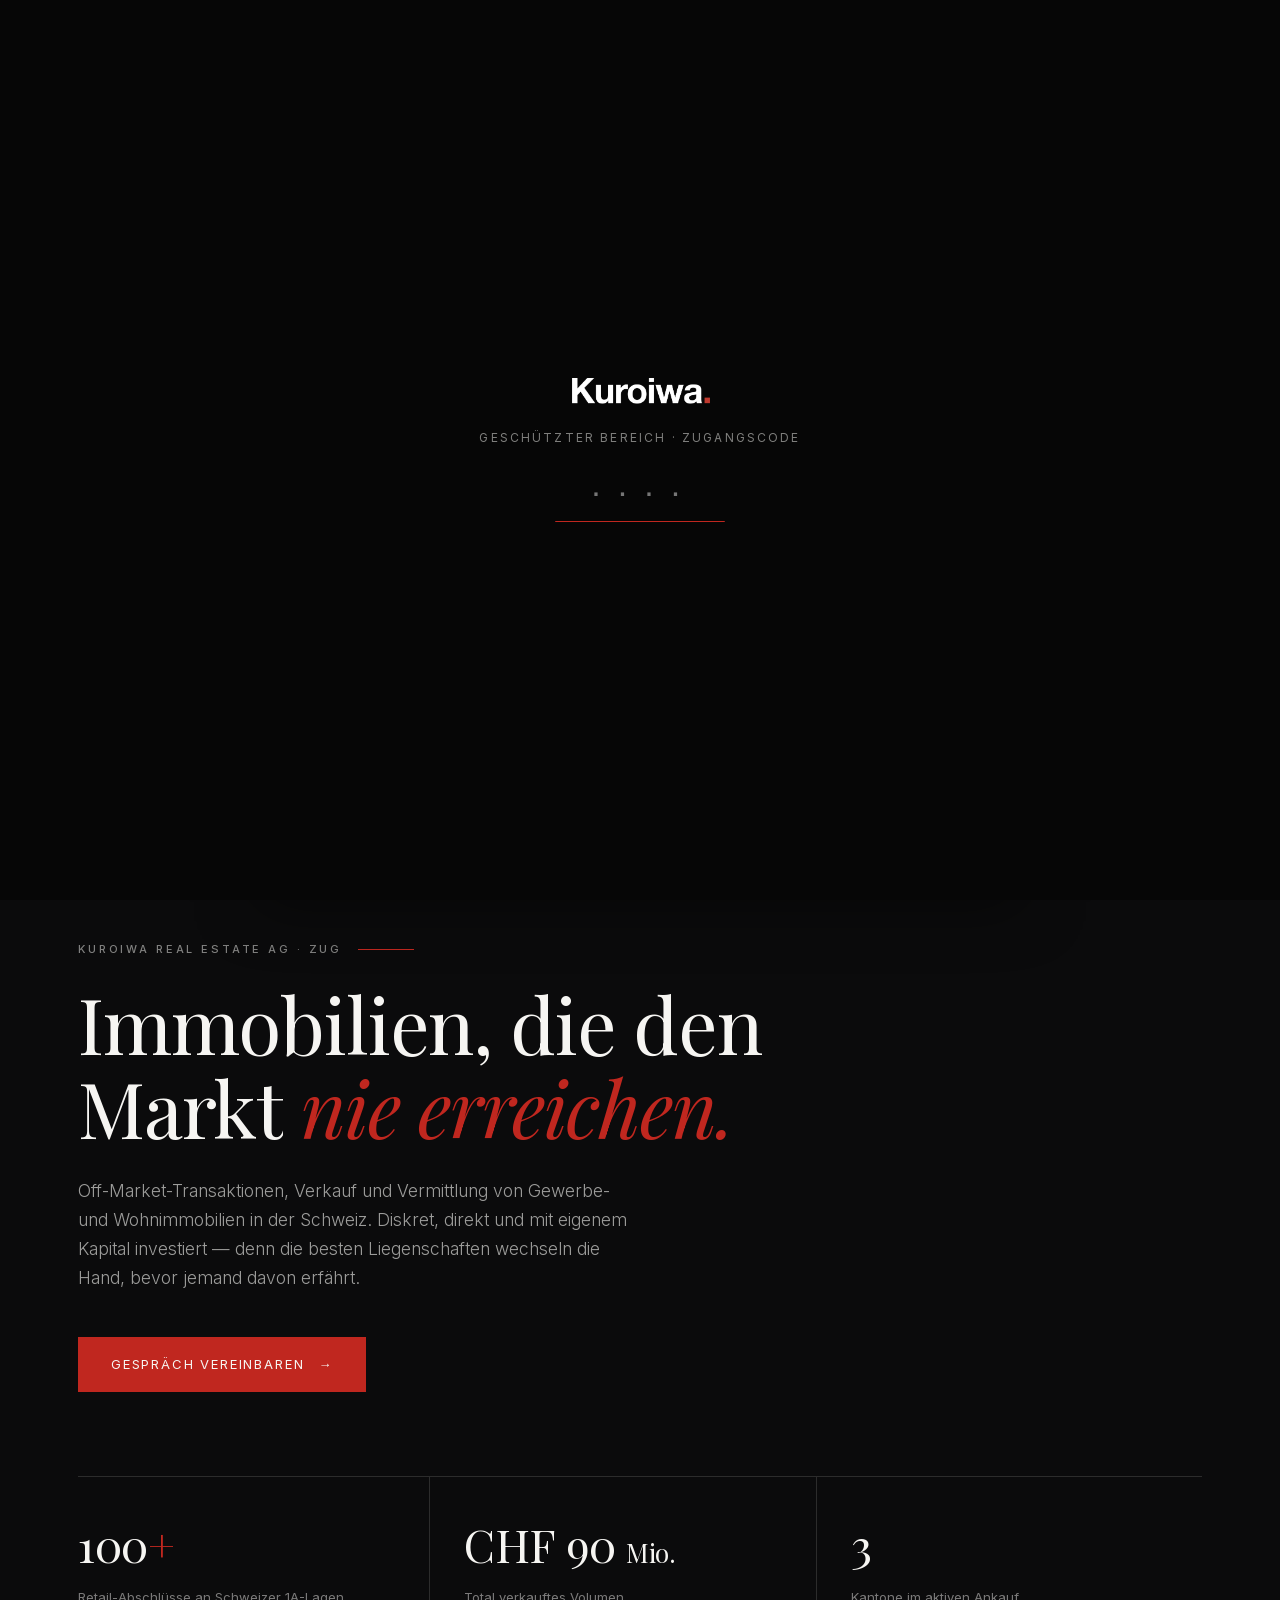
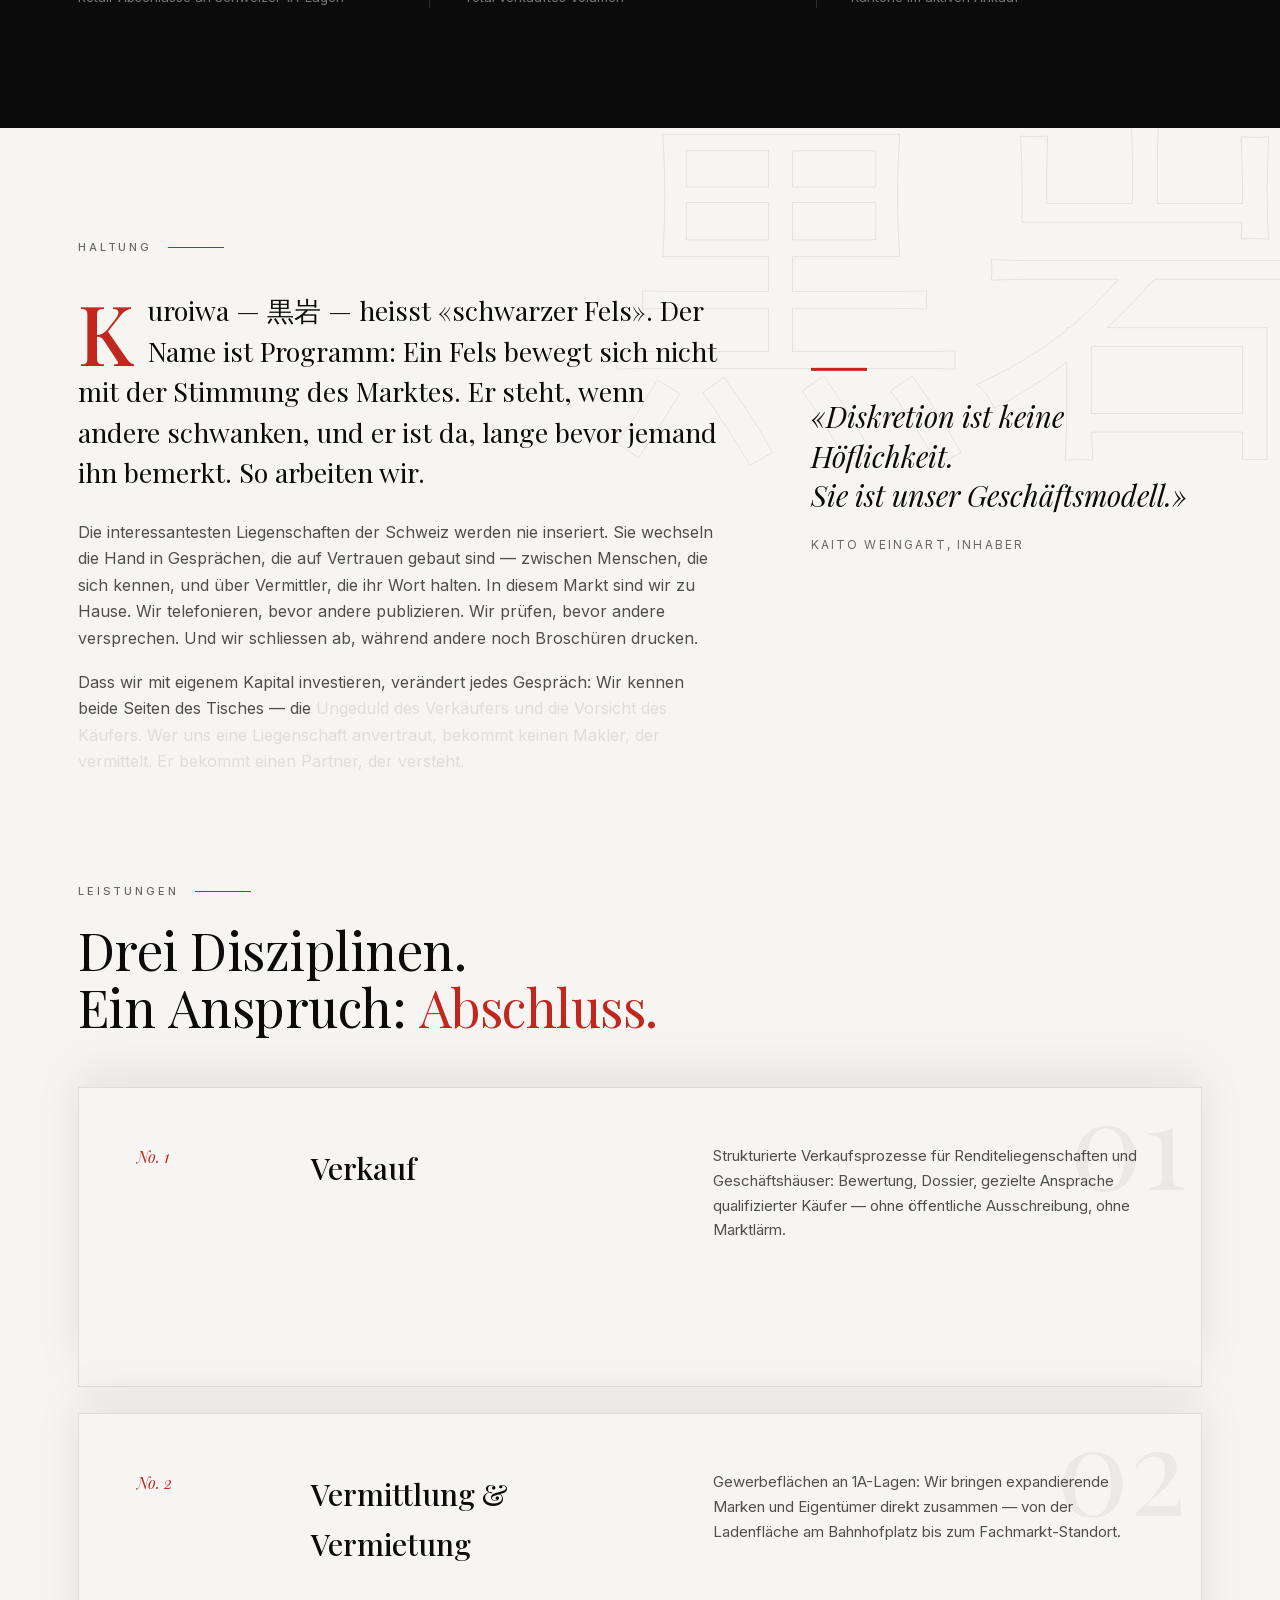
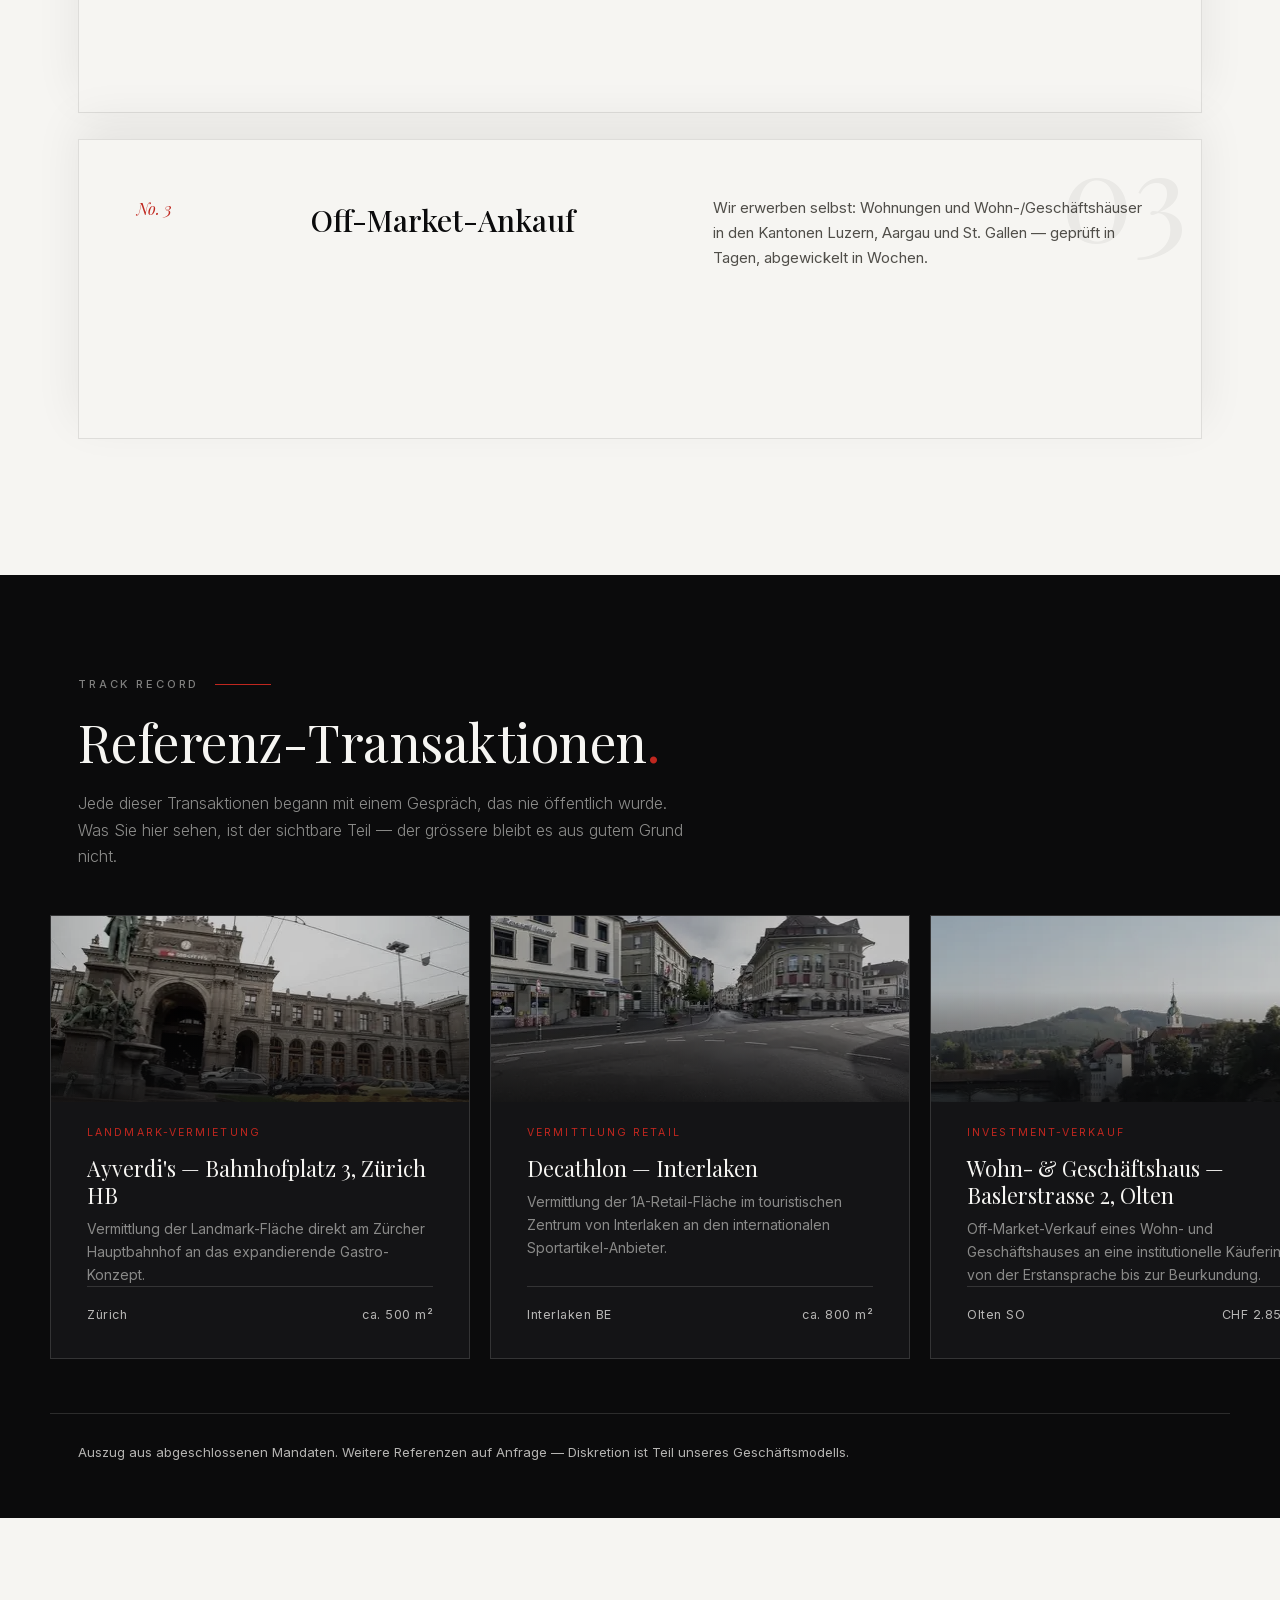
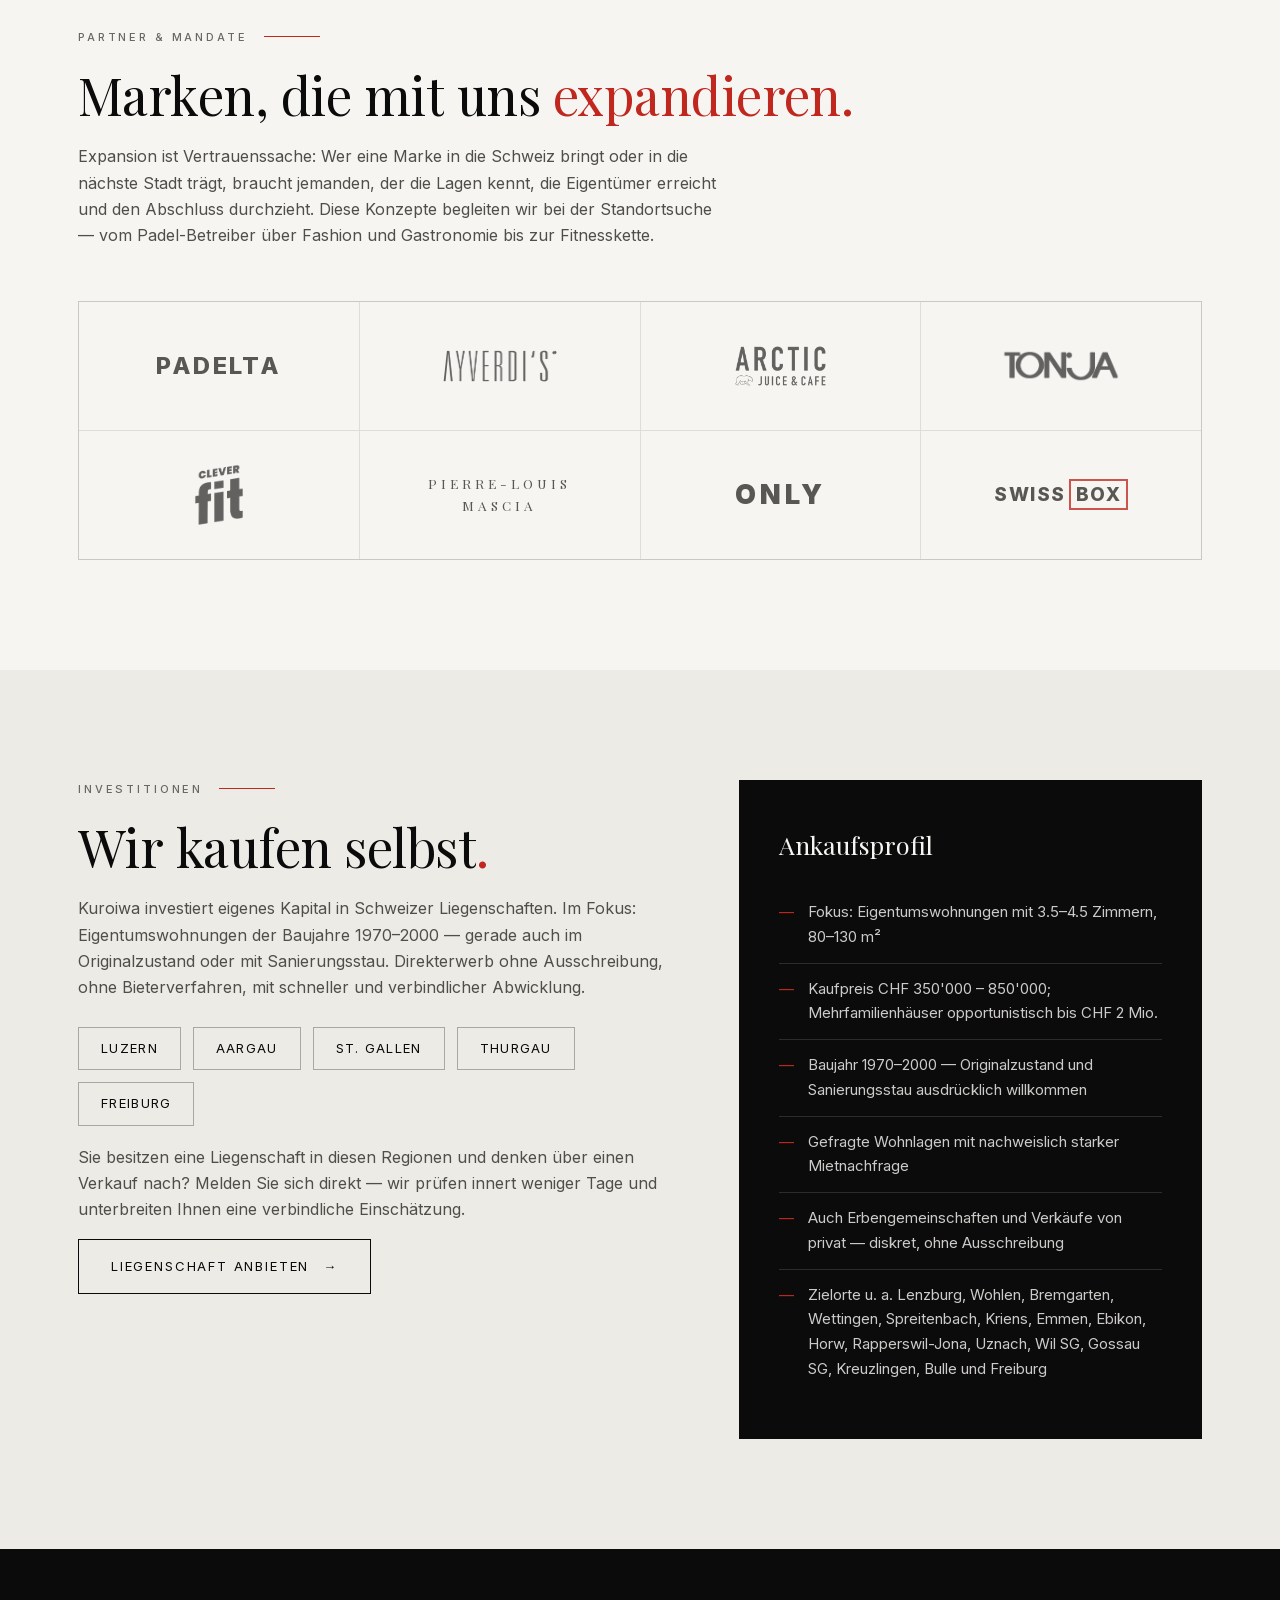
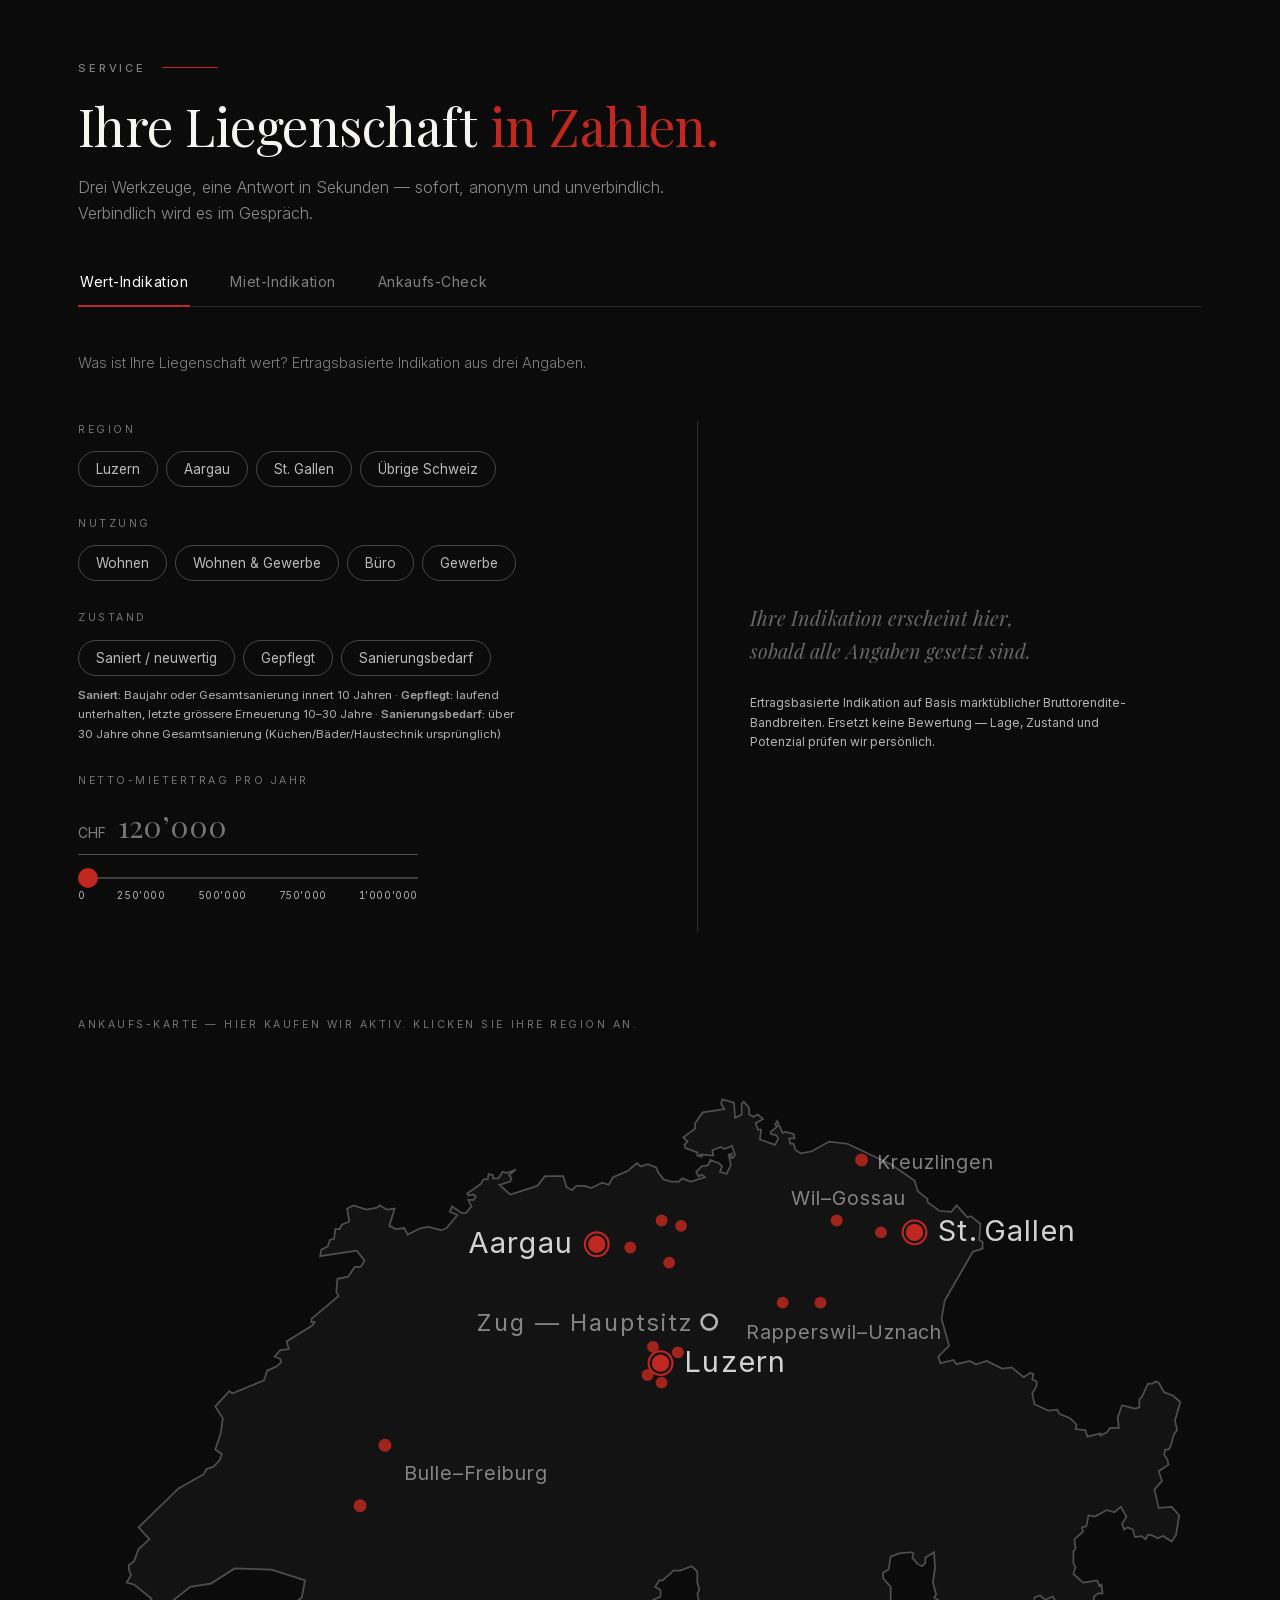
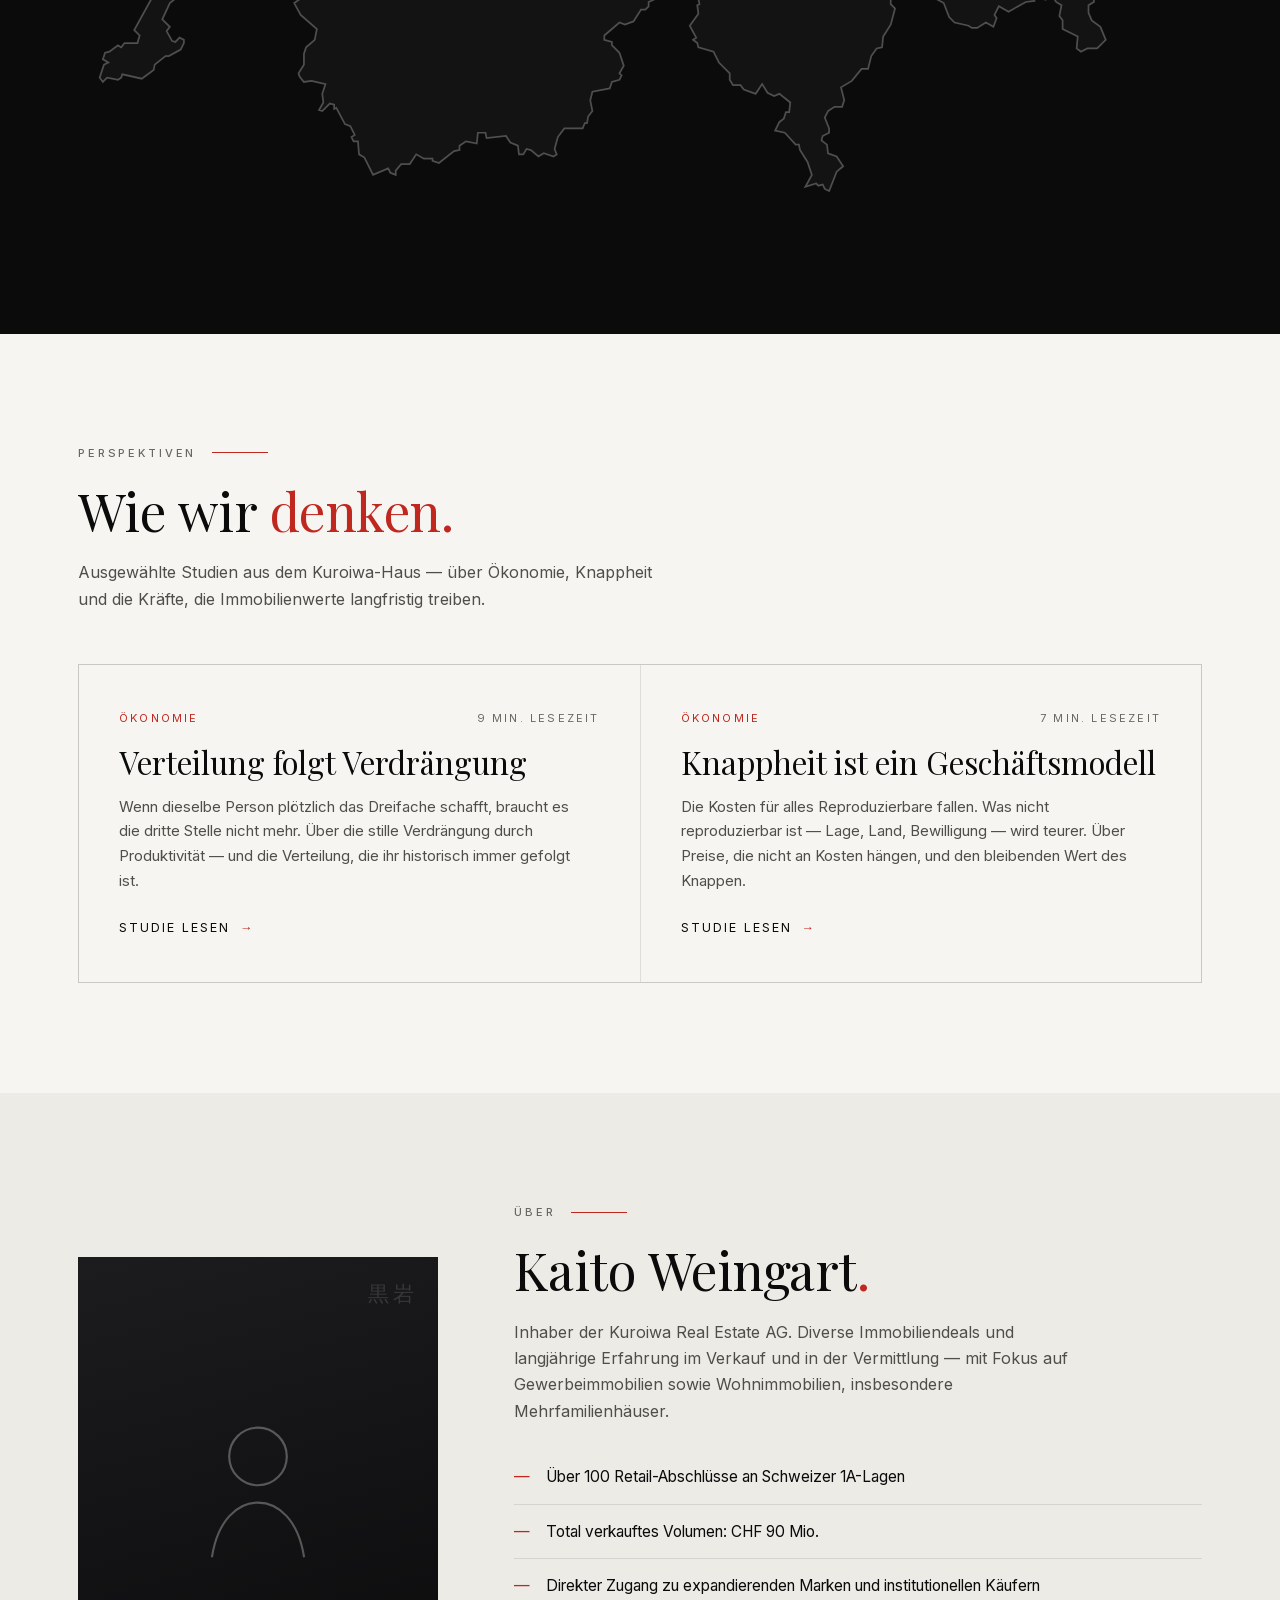
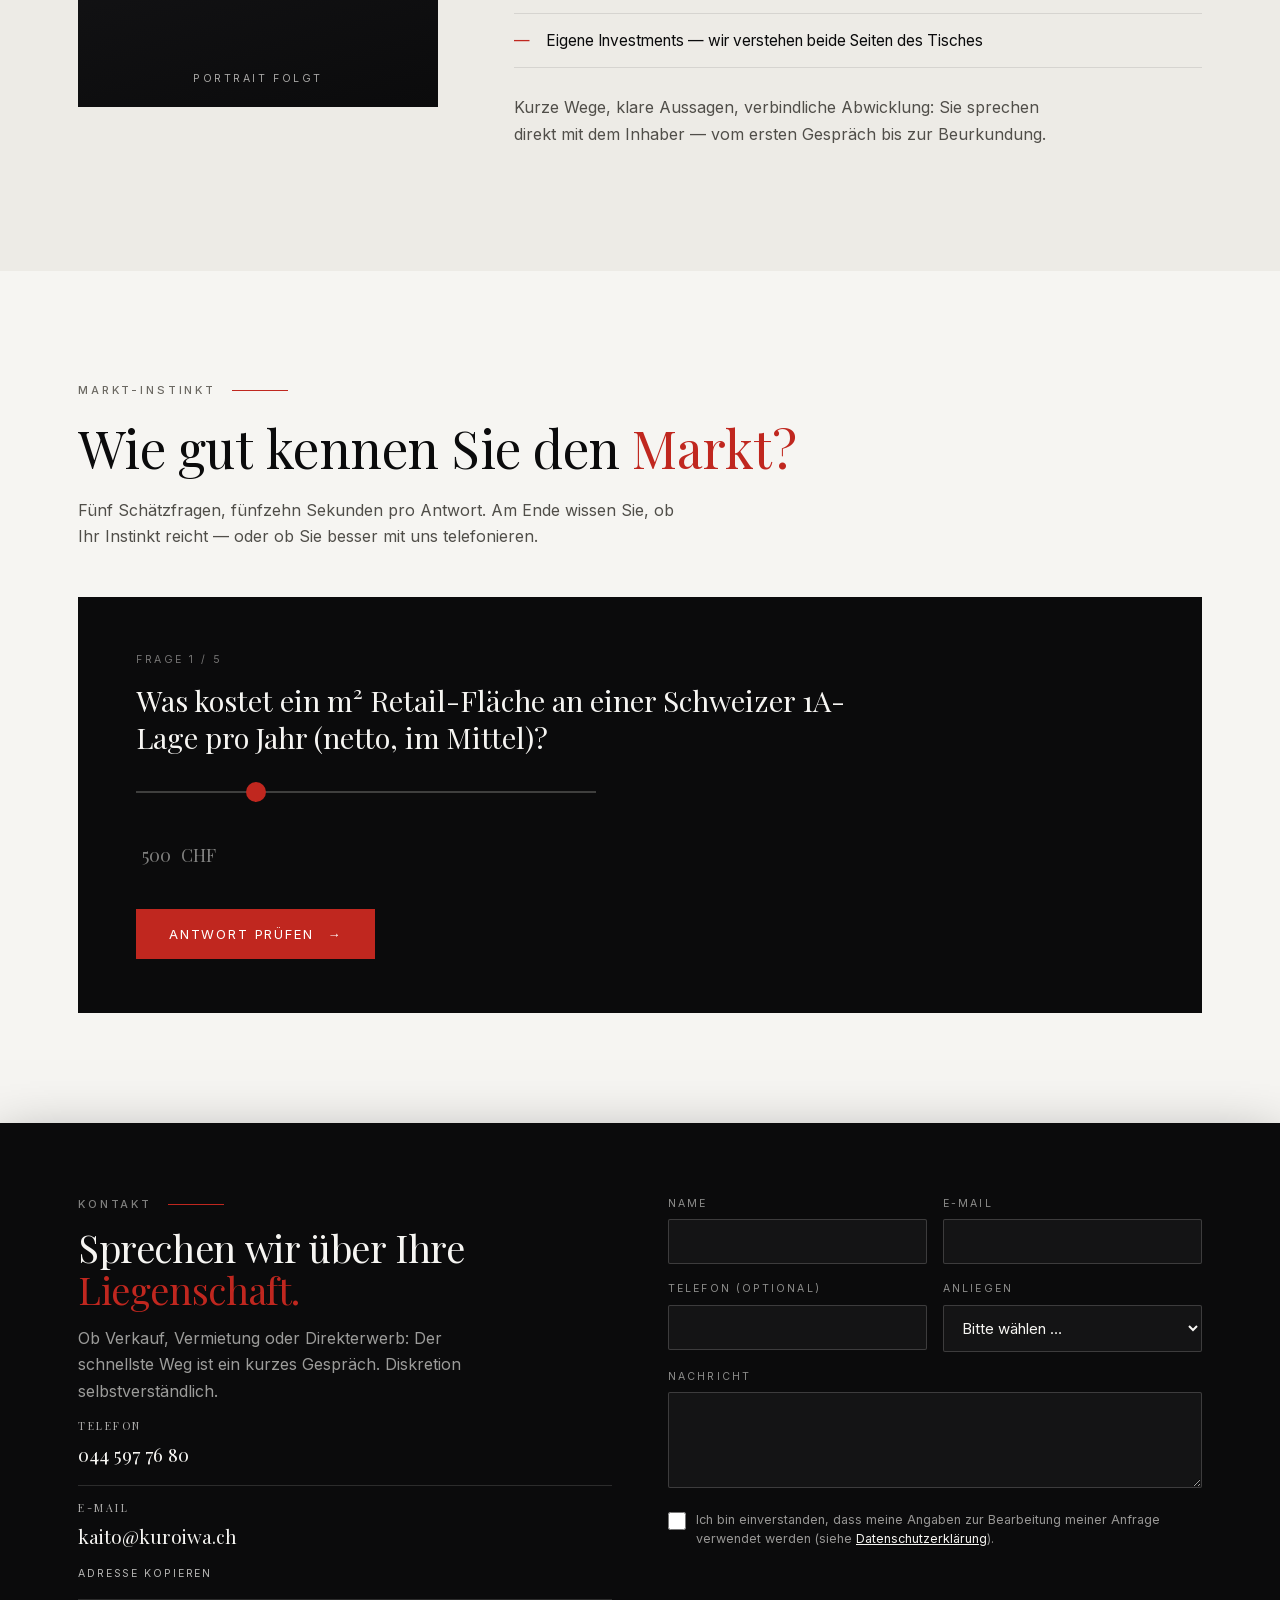
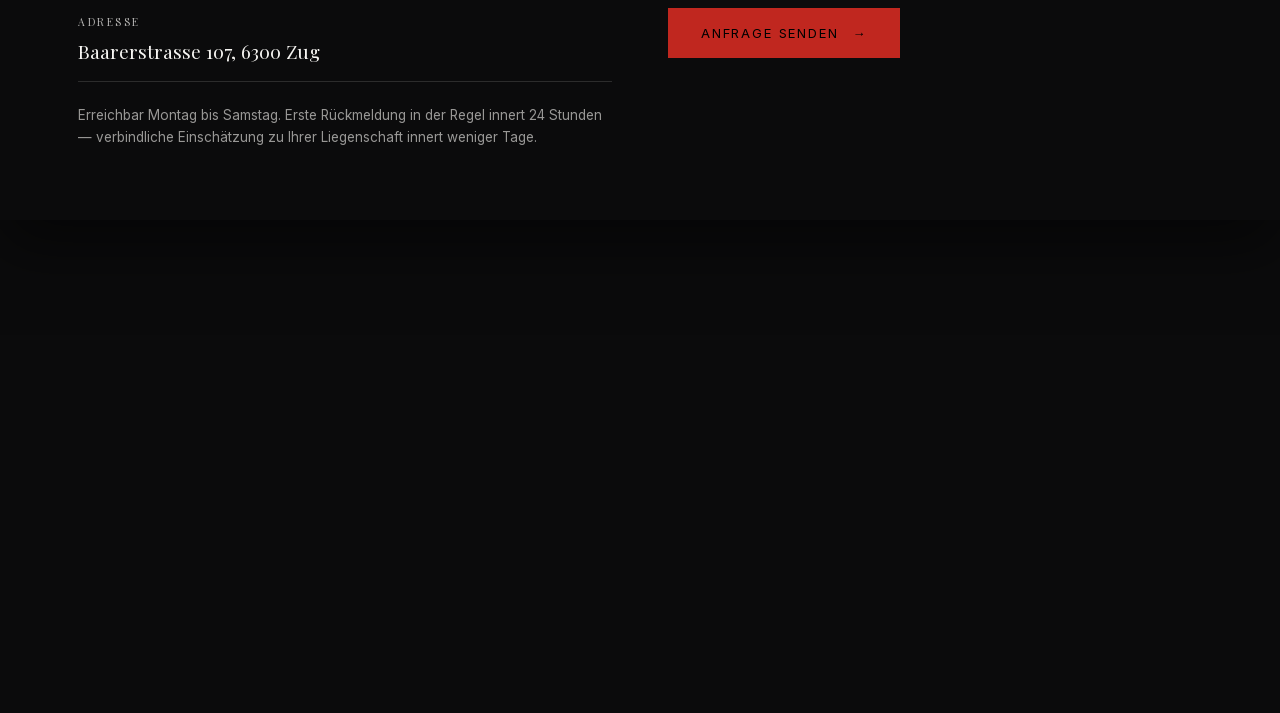
==== commit 5fe4a605: "Festnetznummer 044 597 76 80 in allen Sprachen, WhatsApp bleibt auf Mobile" ====
--- a/index.html
+++ b/index.html
@@ -34,7 +34,11 @@
 <meta name="twitter:description" content="Verkauf, Vermittlung und eigener Ankauf von Gewerbe- und Wohnimmobilien. Diskret und präzise.">
 <meta name="twitter:image" content="https://kuroiwa.ch/assets/og.png">
 
-<link rel="icon" href="data:image/svg+xml,%3Csvg xmlns='http://www.w3.org/2000/svg' viewBox='0 0 64 64'%3E%3Crect width='64' height='64' fill='%230b0b0c'/%3E%3Ctext x='32' y='44' font-family='Georgia' font-size='34' fill='%23f6f5f2' text-anchor='middle'%3EK%3C/text%3E%3Crect x='44' y='14' width='6' height='36' fill='%23c0271f'/%3E%3C/svg%3E">
+<link rel="icon" href="/favicon.ico" sizes="any">
+<link rel="icon" type="image/png" sizes="48x48" href="/assets/brand/favicon-48.png">
+<link rel="icon" type="image/png" sizes="96x96" href="/assets/brand/favicon-96.png">
+<link rel="icon" type="image/png" sizes="192x192" href="/assets/brand/favicon-192.png">
+<link rel="apple-touch-icon" href="/assets/brand/apple-touch-icon.png">
 
 <link rel="preload" as="image" fetchpriority="high" imagesrcset="assets/brand/hero-800.webp 800w, assets/brand/hero-1200.webp 1200w, assets/brand/hero-1920.webp 1920w" imagesizes="100vw" href="assets/brand/hero-1200.webp">
 <link rel="preload" as="image" href="assets/brand/kuroiwa-wort.webp">
@@ -55,7 +59,7 @@
       "name": "Kuroiwa Real Estate AG",
       "url": "https://kuroiwa.ch/",
       "logo": "https://kuroiwa.ch/assets/og.png",
-      "telephone": "+41792522570",
+      "telephone": "+41445977680",
       "email": "kaito@kuroiwa.ch",
       "address": { "@type": "PostalAddress", "streetAddress": "Baarerstrasse 107", "postalCode": "6300", "addressLocality": "Zug", "addressRegion": "ZG", "addressCountry": "CH" },
       "geo": { "@type": "GeoCoordinates", "latitude": 47.1789, "longitude": 8.5165 },
@@ -88,7 +92,7 @@
       "name": "Kaito Weingart",
       "jobTitle": "Inhaber",
       "worksFor": { "@id": "https://kuroiwa.ch/#organisation" },
-      "telephone": "+41792522570",
+      "telephone": "+41445977680",
       "email": "kaito@kuroiwa.ch"
     },
     {
@@ -616,7 +620,7 @@
         <div class="label hell">Kontakt</div>
         <h2>Sprechen wir über Ihre <span class="rot">Liegenschaft.</span></h2>
         <p style="color:rgba(246,245,242,.62);max-width:440px">Ob Verkauf, Vermietung oder Direkterwerb: Der schnellste Weg ist ein kurzes Gespräch. Diskretion selbstverständlich.</p>
-        <div class="k-zeile"><span class="was">Telefon</span><a href="tel:+41792522570">079 252 25 70</a></div>
+        <div class="k-zeile"><span class="was">Telefon</span><a href="tel:+41445977680">044 597 76 80</a></div>
         <div class="k-zeile"><span class="was">E-Mail</span><a href="mailto:kaito@kuroiwa.ch">kaito@kuroiwa.ch</a><button class="kopier" data-mail="kaito@kuroiwa.ch">Adresse kopieren</button></div>
         <div class="k-zeile"><span class="was">Adresse</span><span>Baarerstrasse 107, 6300 Zug</span></div>
         <p style="margin-top:22px;font-size:13.5px;color:rgba(246,245,242,.6)">Erreichbar Montag bis Samstag. Erste Rückmeldung in der Regel innert 24 Stunden — verbindliche Einschätzung zu Ihrer Liegenschaft innert weniger Tage.</p>
@@ -674,7 +678,7 @@
       <div>
         <h5>Kontakt</h5>
         <a href="mailto:kaito@kuroiwa.ch">kaito@kuroiwa.ch</a>
-        <a href="tel:+41792522570">079 252 25 70</a>
+        <a href="tel:+41445977680">044 597 76 80</a>
         <a href="impressum.html">Impressum &amp; Legal Notice</a>
         <a href="datenschutz.html">Datenschutz</a>
       </div>
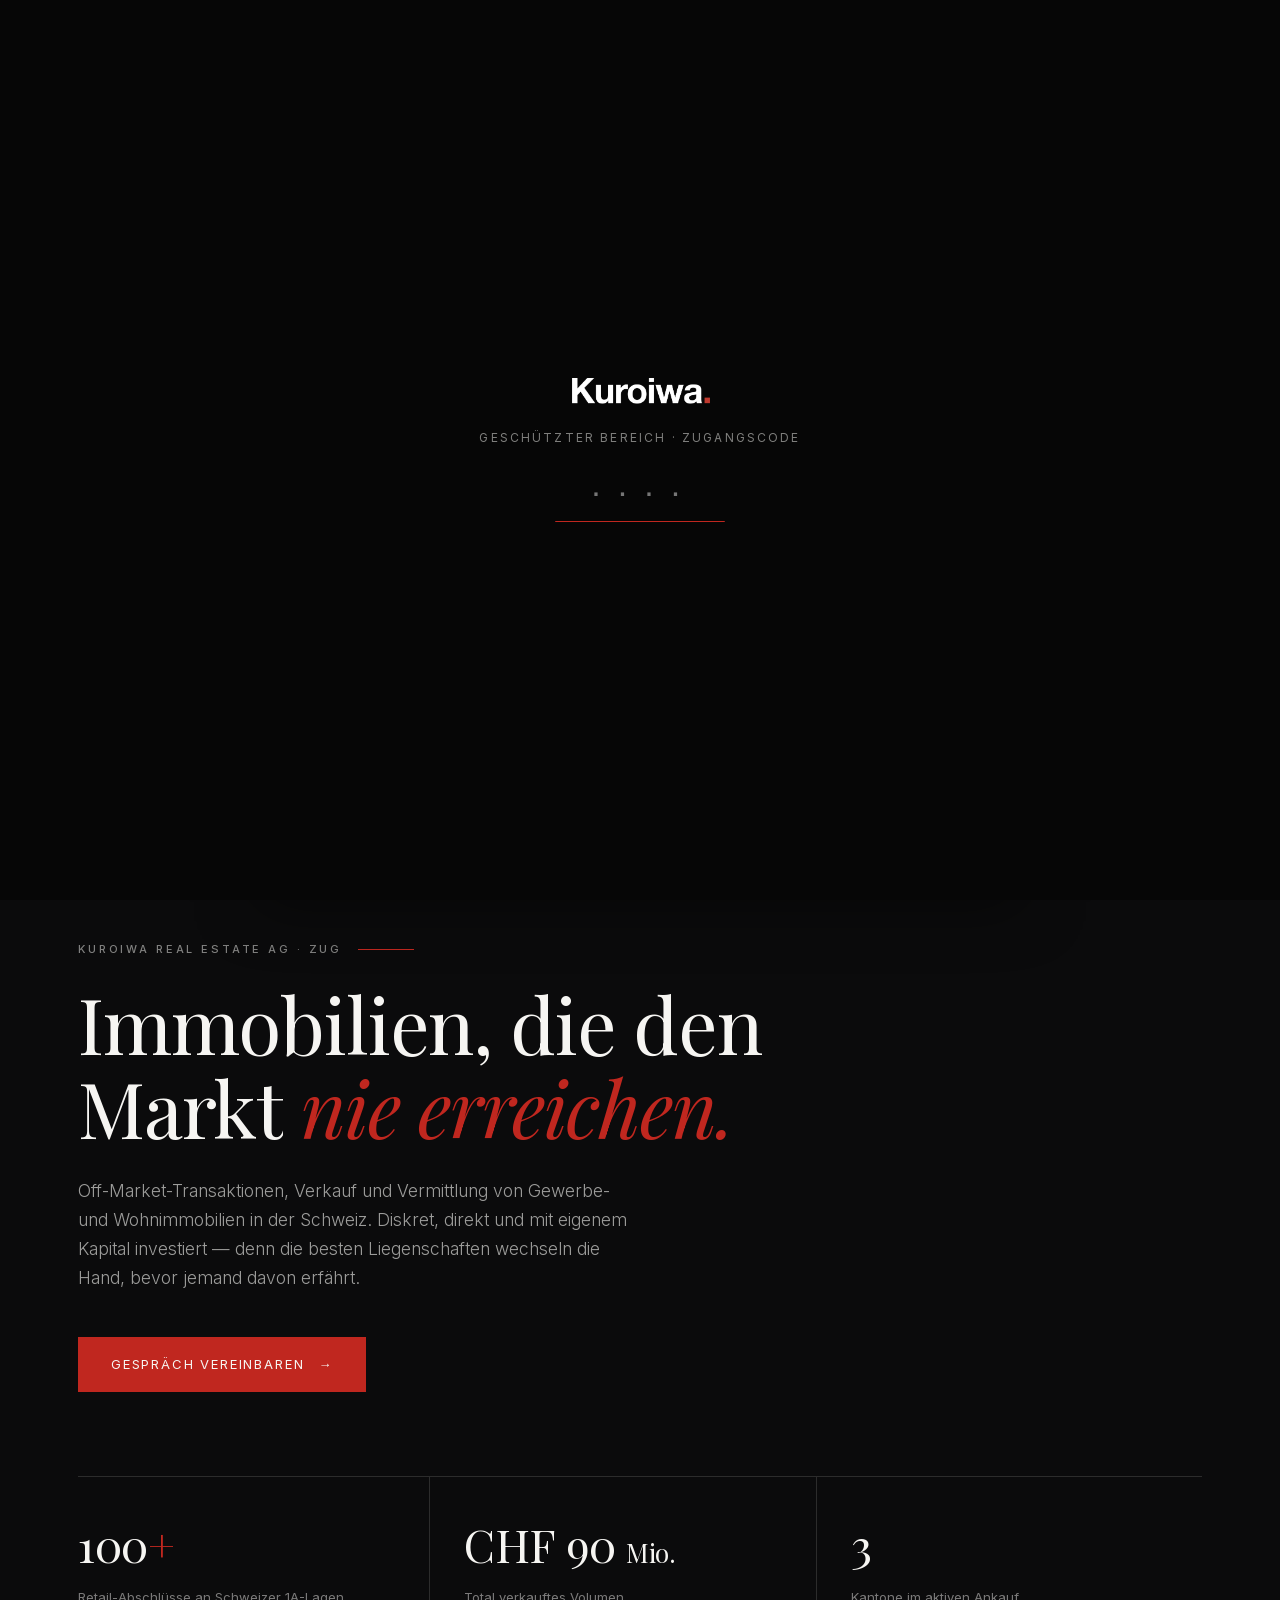
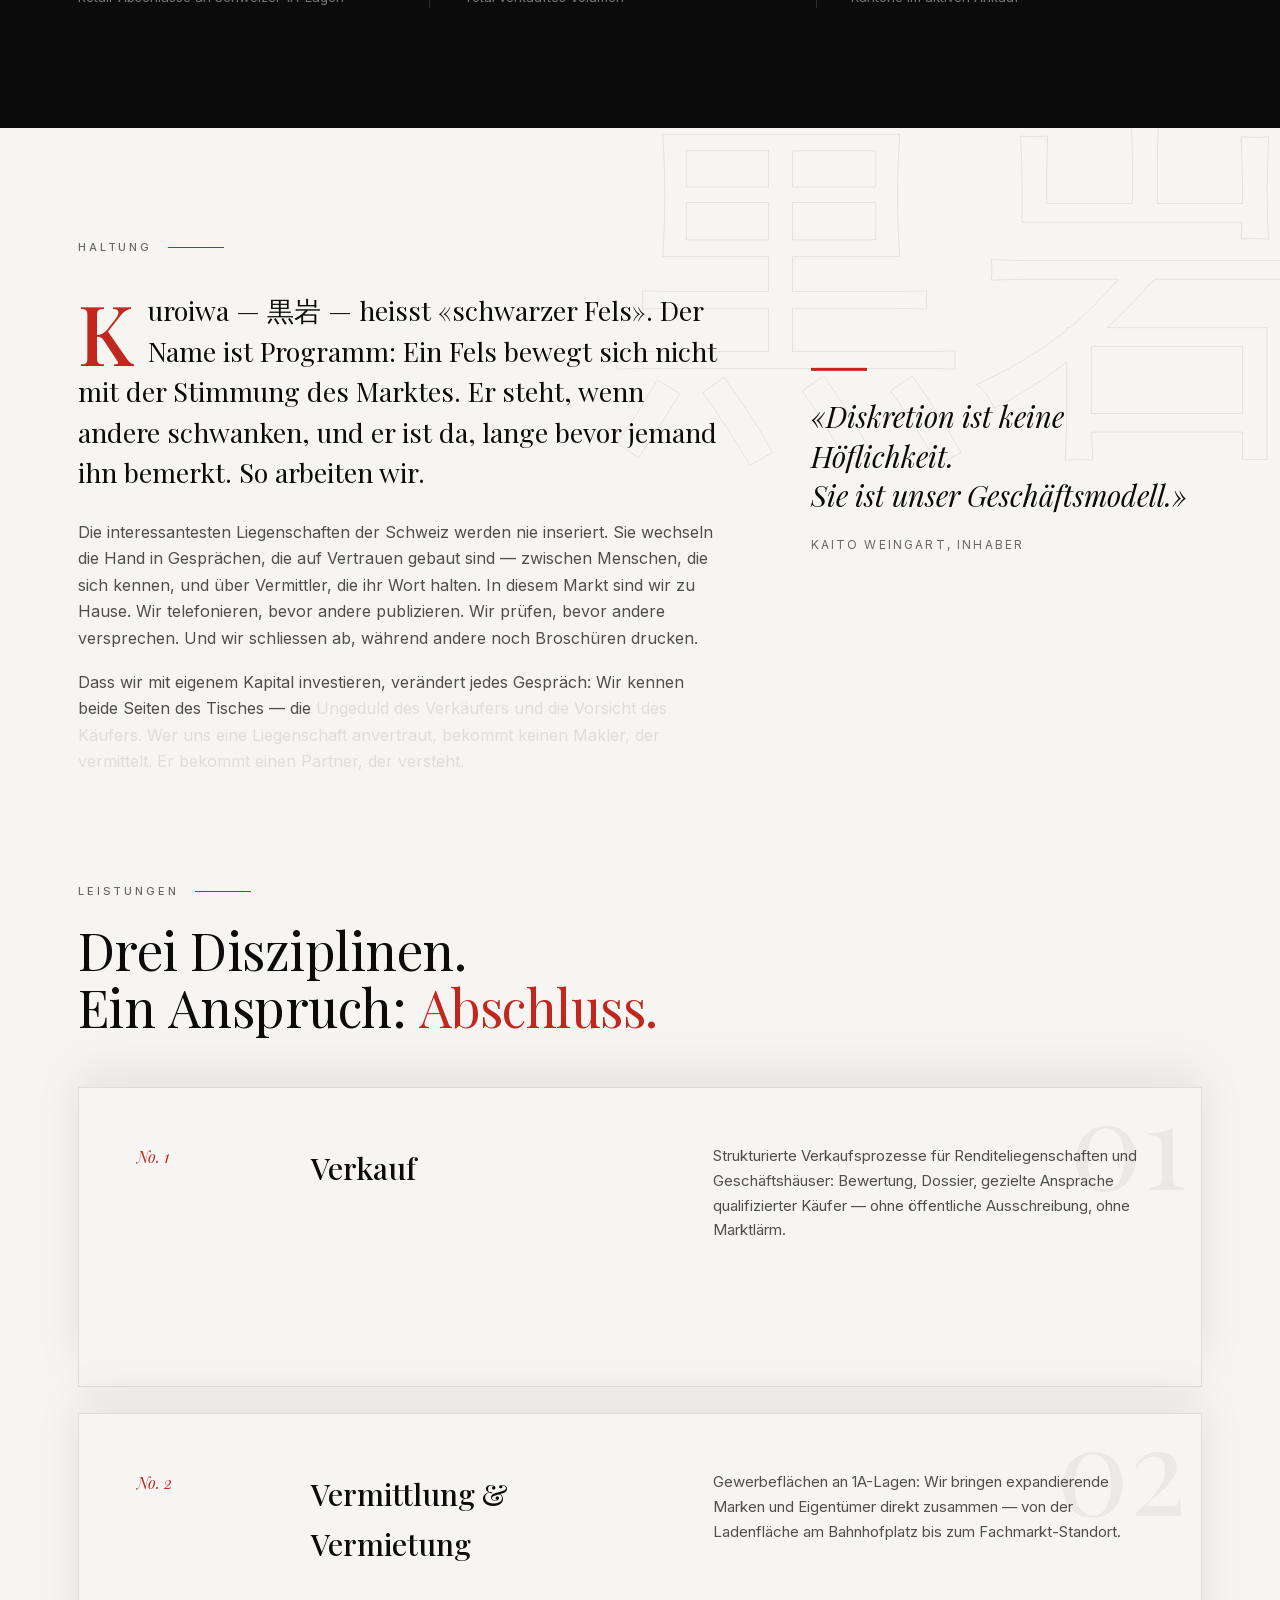
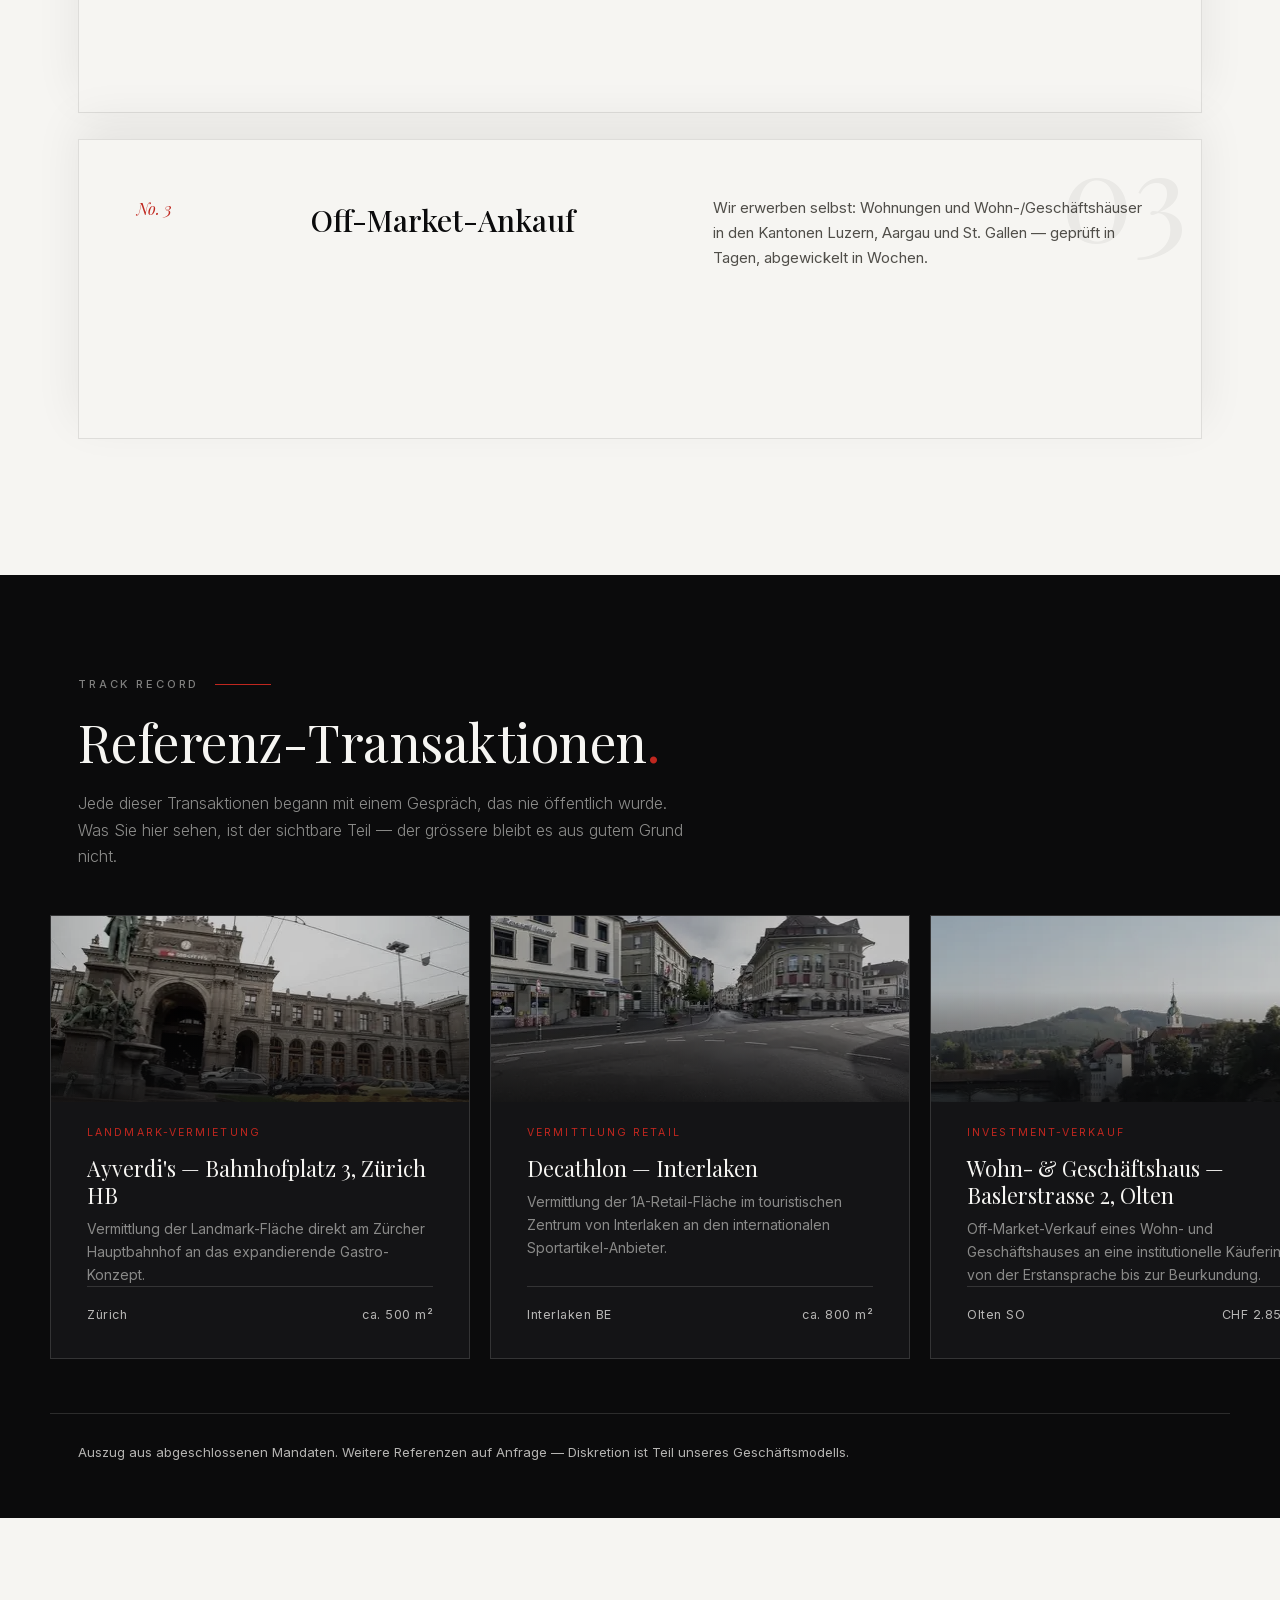
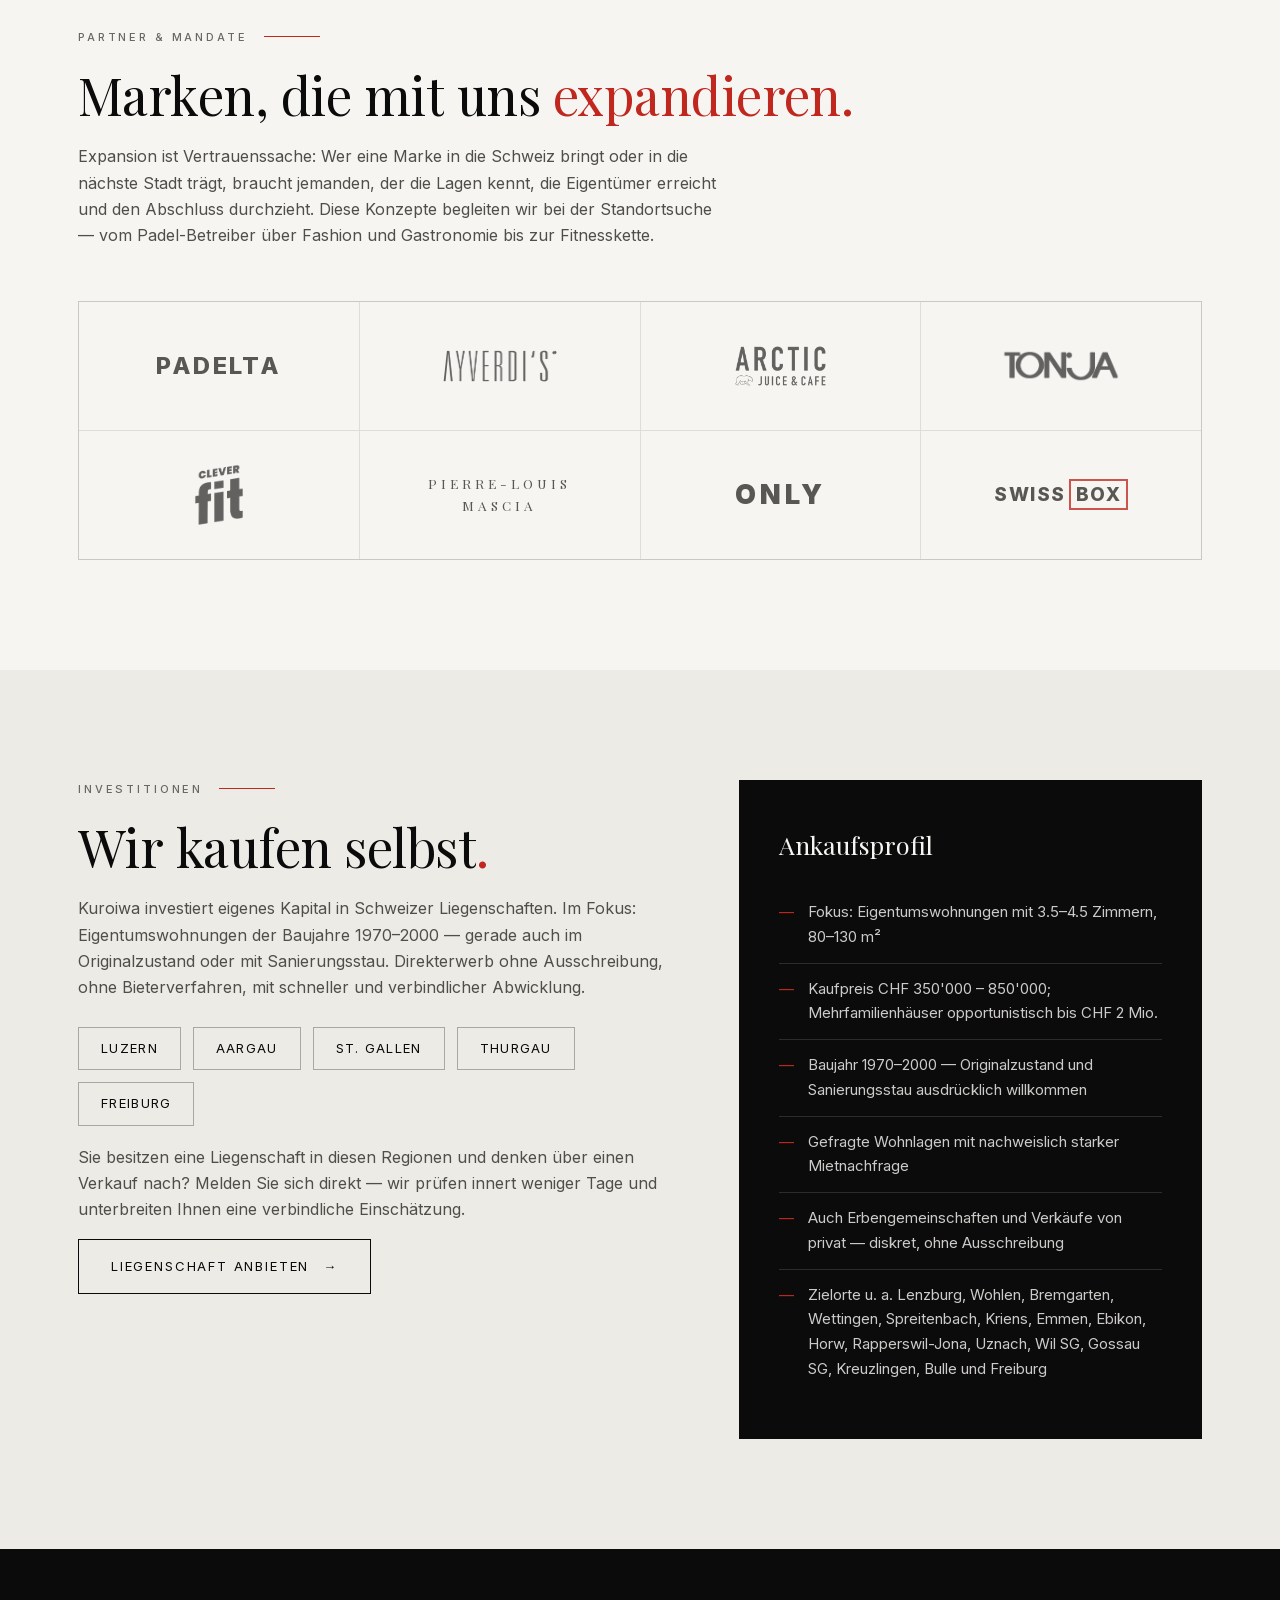
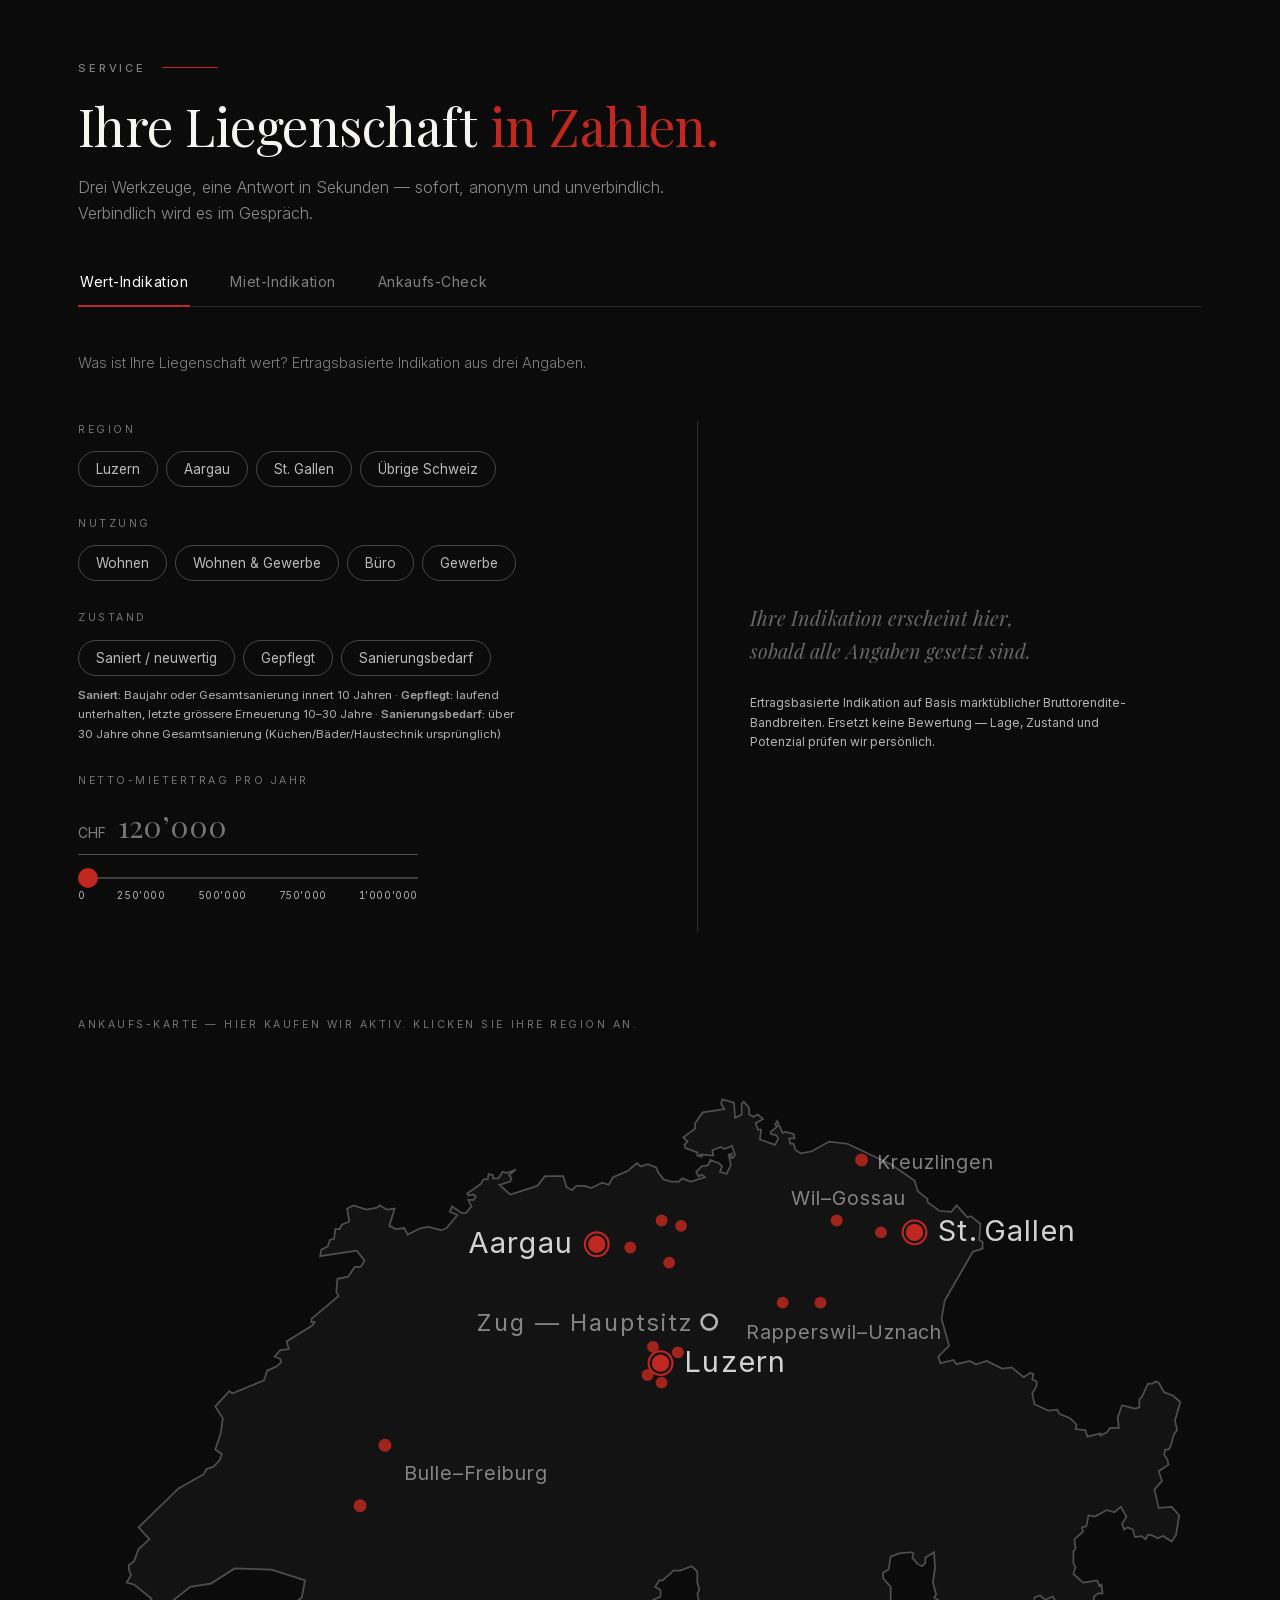
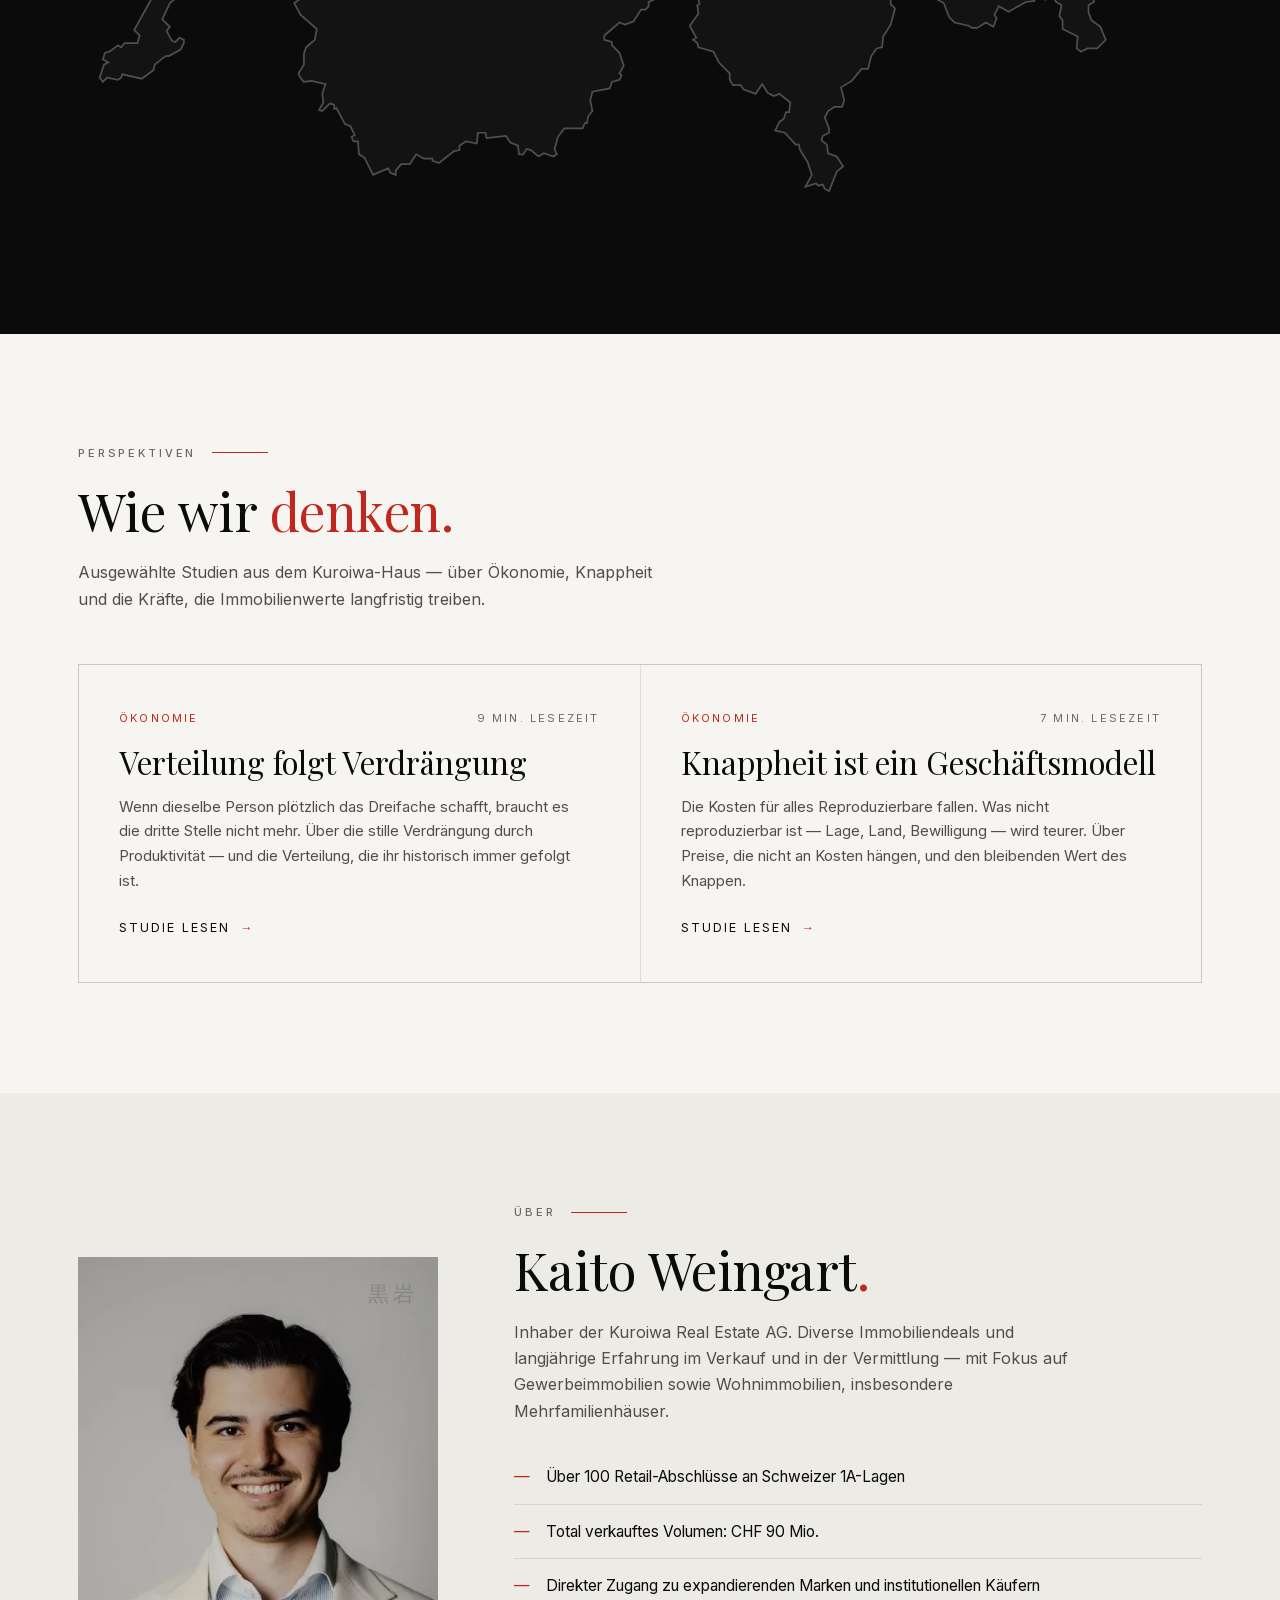
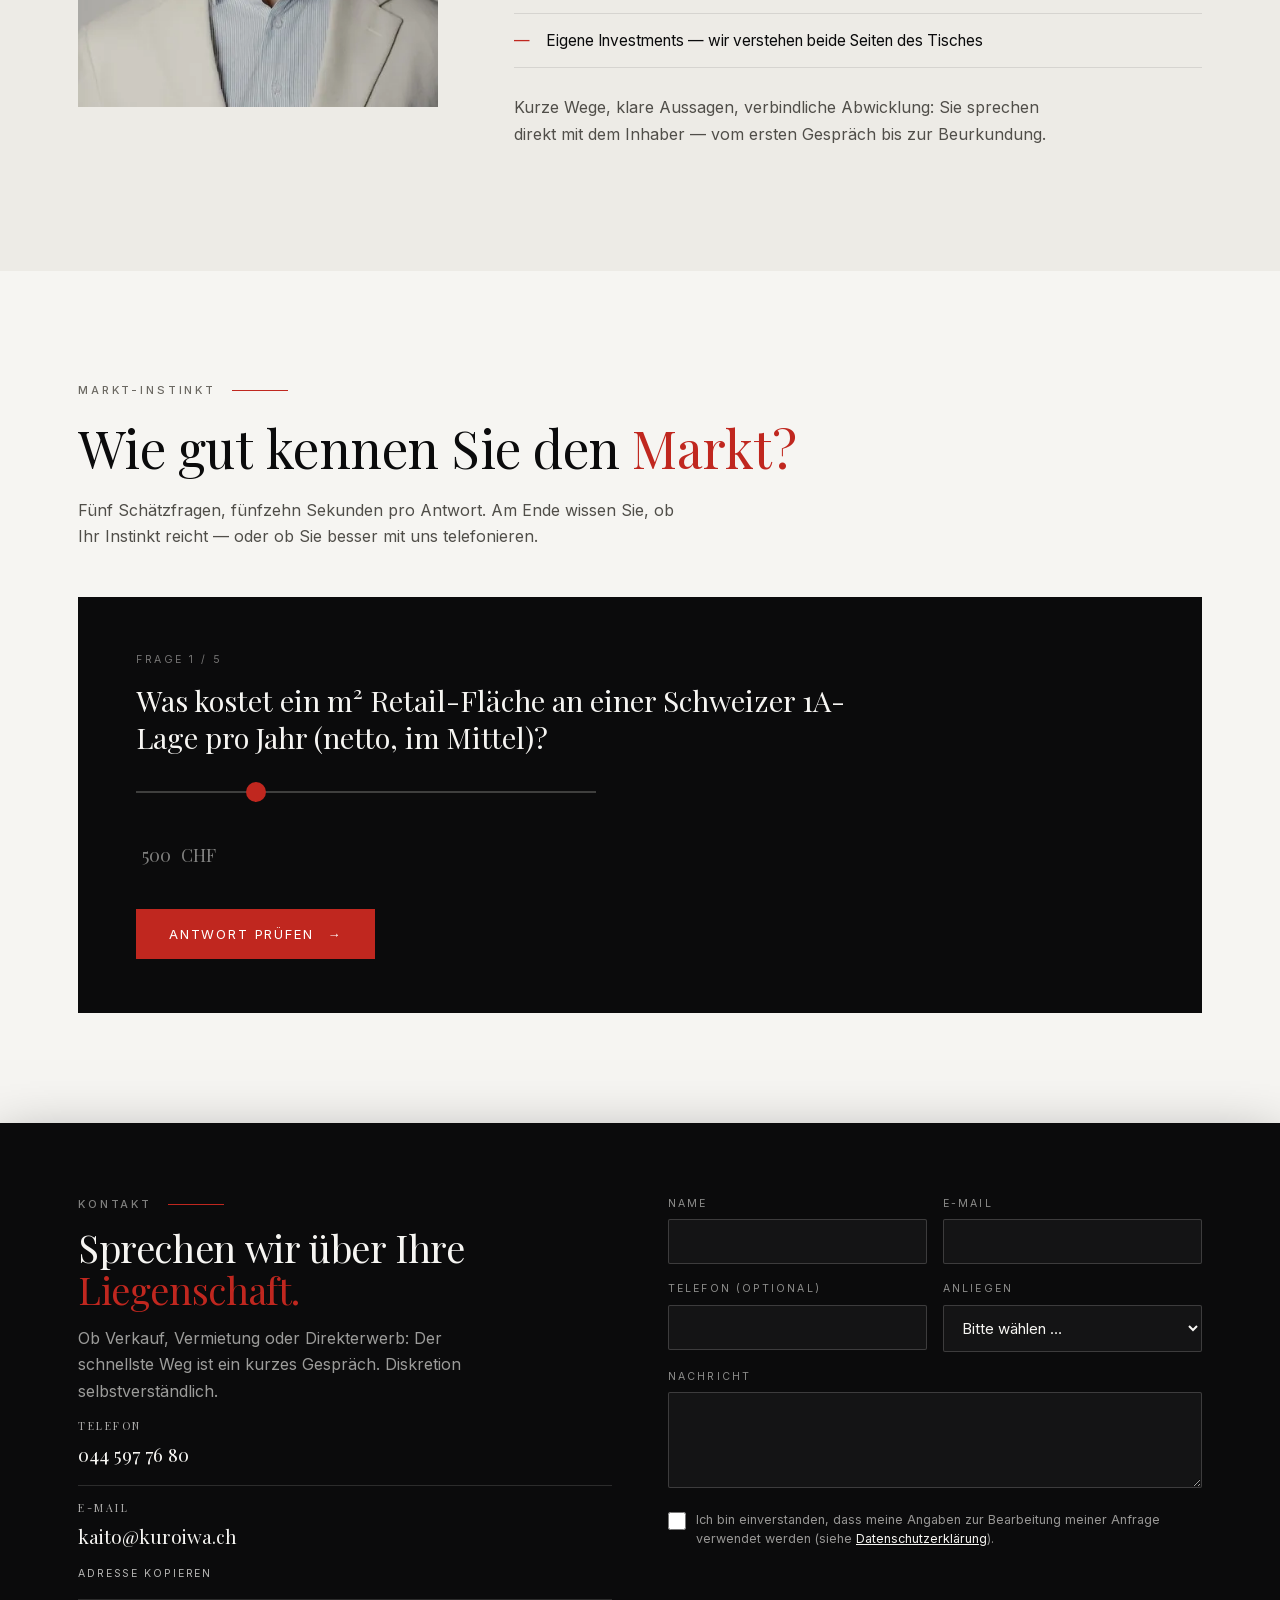
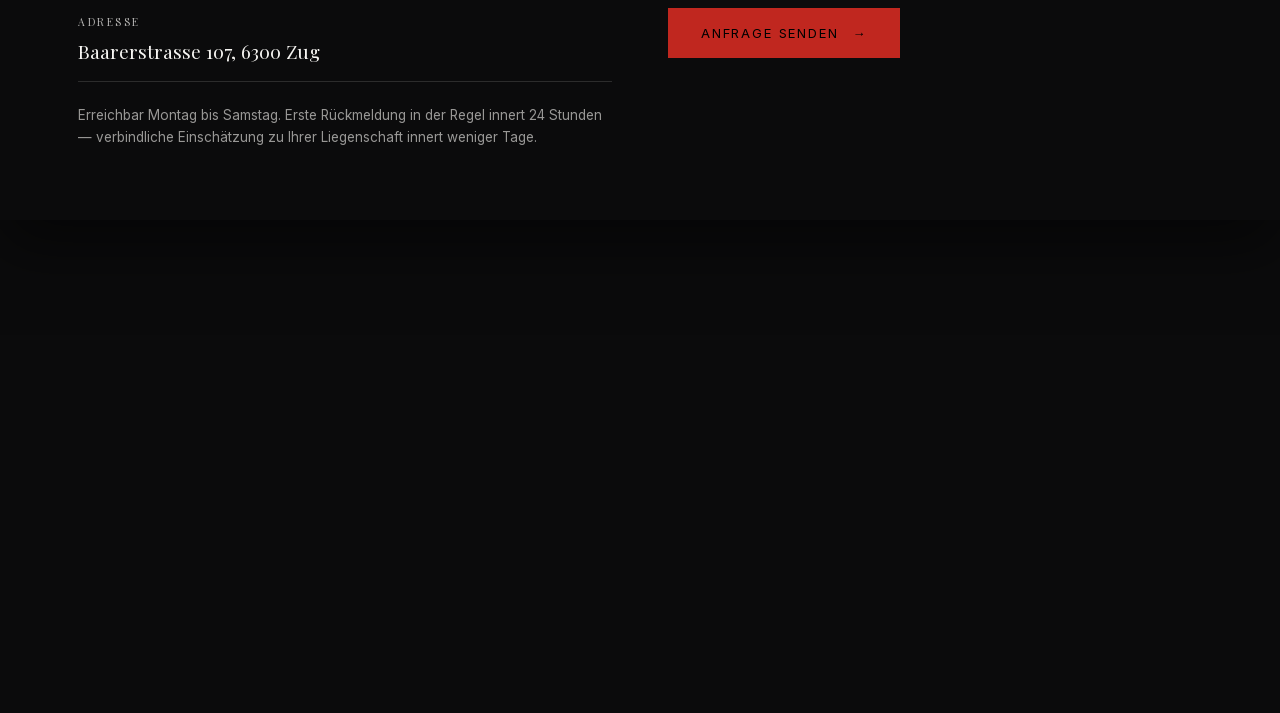
==== commit b4186d40: "Portrait Kaito Weingart in der Ueber-Sektion (DE/EN/FR/IT)" ====
--- a/index.html
+++ b/index.html
@@ -558,12 +558,11 @@
 <section class="hell-sektion" id="ueber" style="background:var(--paper2)">
   <div class="wrap enter">
     <div class="ueber-grid">
-      <div class="portrait">
-        <svg viewBox="0 0 100 120" fill="none" stroke="#f6f5f2" stroke-width="1.5">
-          <circle cx="50" cy="42" r="20"/>
-          <path d="M18 112c4-26 18-38 32-38s28 12 32 38"/>
-        </svg>
-        <div class="platzhalter">Portrait folgt</div>
+      <div class="portrait mit-bild">
+        <picture>
+          <source type="image/webp" srcset="assets/brand/kaito-440.webp 440w, assets/brand/kaito-880.webp 880w" sizes="(max-width: 900px) 100vw, 360px">
+          <img src="assets/brand/kaito-440.jpg" srcset="assets/brand/kaito-440.jpg 440w, assets/brand/kaito-880.jpg 880w" sizes="(max-width: 900px) 100vw, 360px" width="440" height="550" loading="lazy" decoding="async" alt="Kaito Weingart, Inhaber der Kuroiwa Real Estate AG">
+        </picture>
       </div>
       <div class="ueber">
         <div class="label">Über</div>
--- a/assets/site.css
+++ b/assets/site.css
@@ -179,10 +179,11 @@
   /* ---------- Über ---------- */
   .ueber-grid { display: grid; grid-template-columns: 360px 1fr; gap: 76px; align-items: center; }
   @media (max-width: 900px) { .ueber-grid { grid-template-columns: 1fr; } }
-  .portrait { aspect-ratio: 4/5; background: linear-gradient(165deg, #1c1c1f, var(--ink)); display: flex; align-items: center; justify-content: center; position: relative; }
+  .portrait { aspect-ratio: 4/5; background: linear-gradient(165deg, #1c1c1f, var(--ink)); display: flex; align-items: center; justify-content: center; position: relative; overflow: hidden; }
   .portrait::after { content: '黒岩'; position: absolute; top: 18px; right: 20px; font-family: var(--serif); color: rgba(246,245,242,.14); font-size: 21px; letter-spacing: .2em; }
-  .portrait svg { width: 40%; opacity: .3; }
-  .portrait .platzhalter { position: absolute; bottom: 20px; left: 0; right: 0; text-align: center; color: rgba(246,245,242,.32); font-size: 10.5px; letter-spacing: .24em; text-transform: uppercase; }
+  .portrait picture, .portrait img { position: absolute; inset: 0; width: 100%; height: 100%; display: block; object-fit: cover; object-position: 50% 30%; }
+  .portrait.mit-bild { background: var(--paper2); }
+  .portrait.mit-bild::after { color: rgba(11,11,12,.16); z-index: 2; }
   .ueber p { color: #504e49; margin-bottom: 14px; max-width: 560px; }
   .ueber .punkte { margin: 26px 0; }
   .ueber .punkte div { padding: 14px 0; border-bottom: 1px solid var(--hair); display: flex; gap: 16px; font-size: 15.5px; }
@@ -368,7 +369,6 @@
   /* Lesbarer Kontrast (SC 1.4.3): schwache Hilfstexte auf >= ~4.5:1 anheben */
   .fussnote, .wert-hinweis, .feld-hilfe, .regler-skala, .wert-sub, .quiz-quelle,
   .fuss-desc, .fuss-unten, .k-zeile .was, .deal .meta, .kopier, .scrollcue { color: rgba(246,245,242,.72); }
-  .portrait .platzhalter { color: rgba(246,245,242,.66); }
   @media (prefers-reduced-motion: reduce) {
     html { scroll-behavior: auto; }
     *, *::before, *::after { animation-duration: .001ms !important; animation-iteration-count: 1 !important; transition-duration: .001ms !important; }
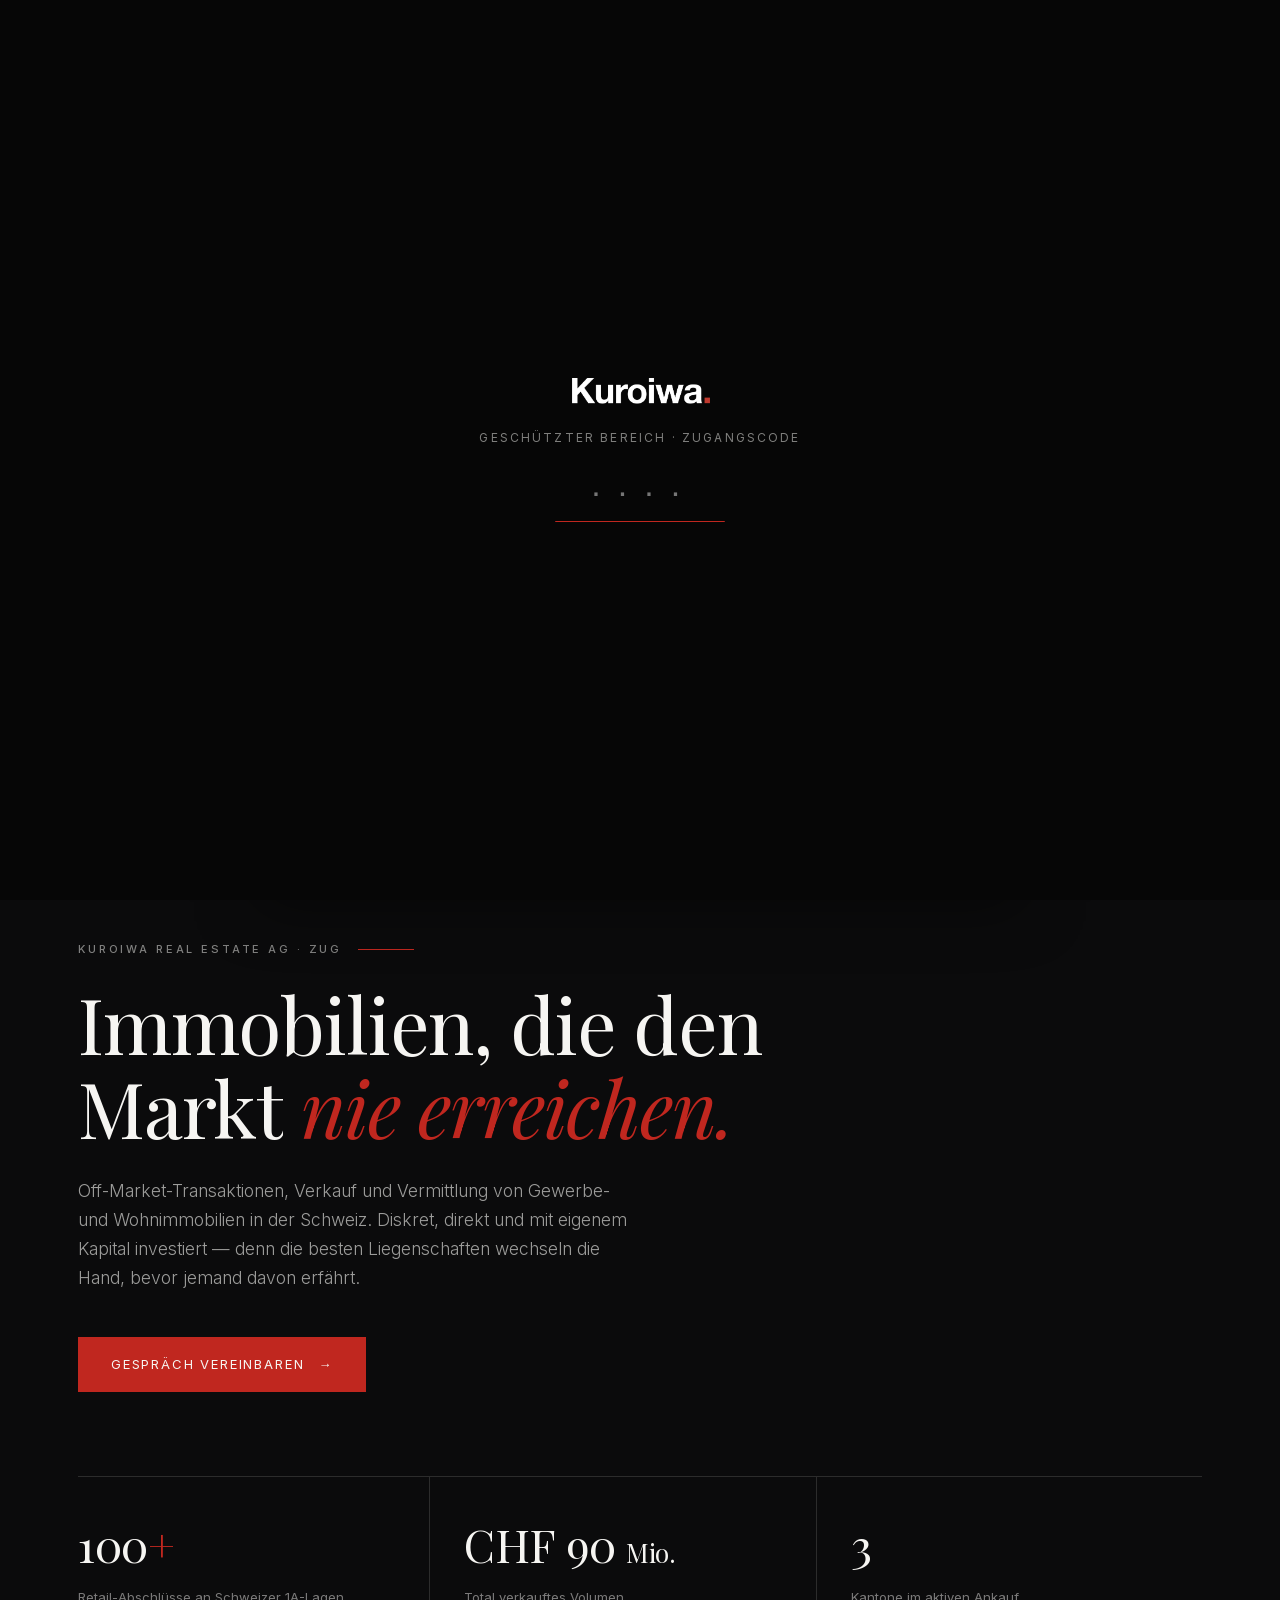
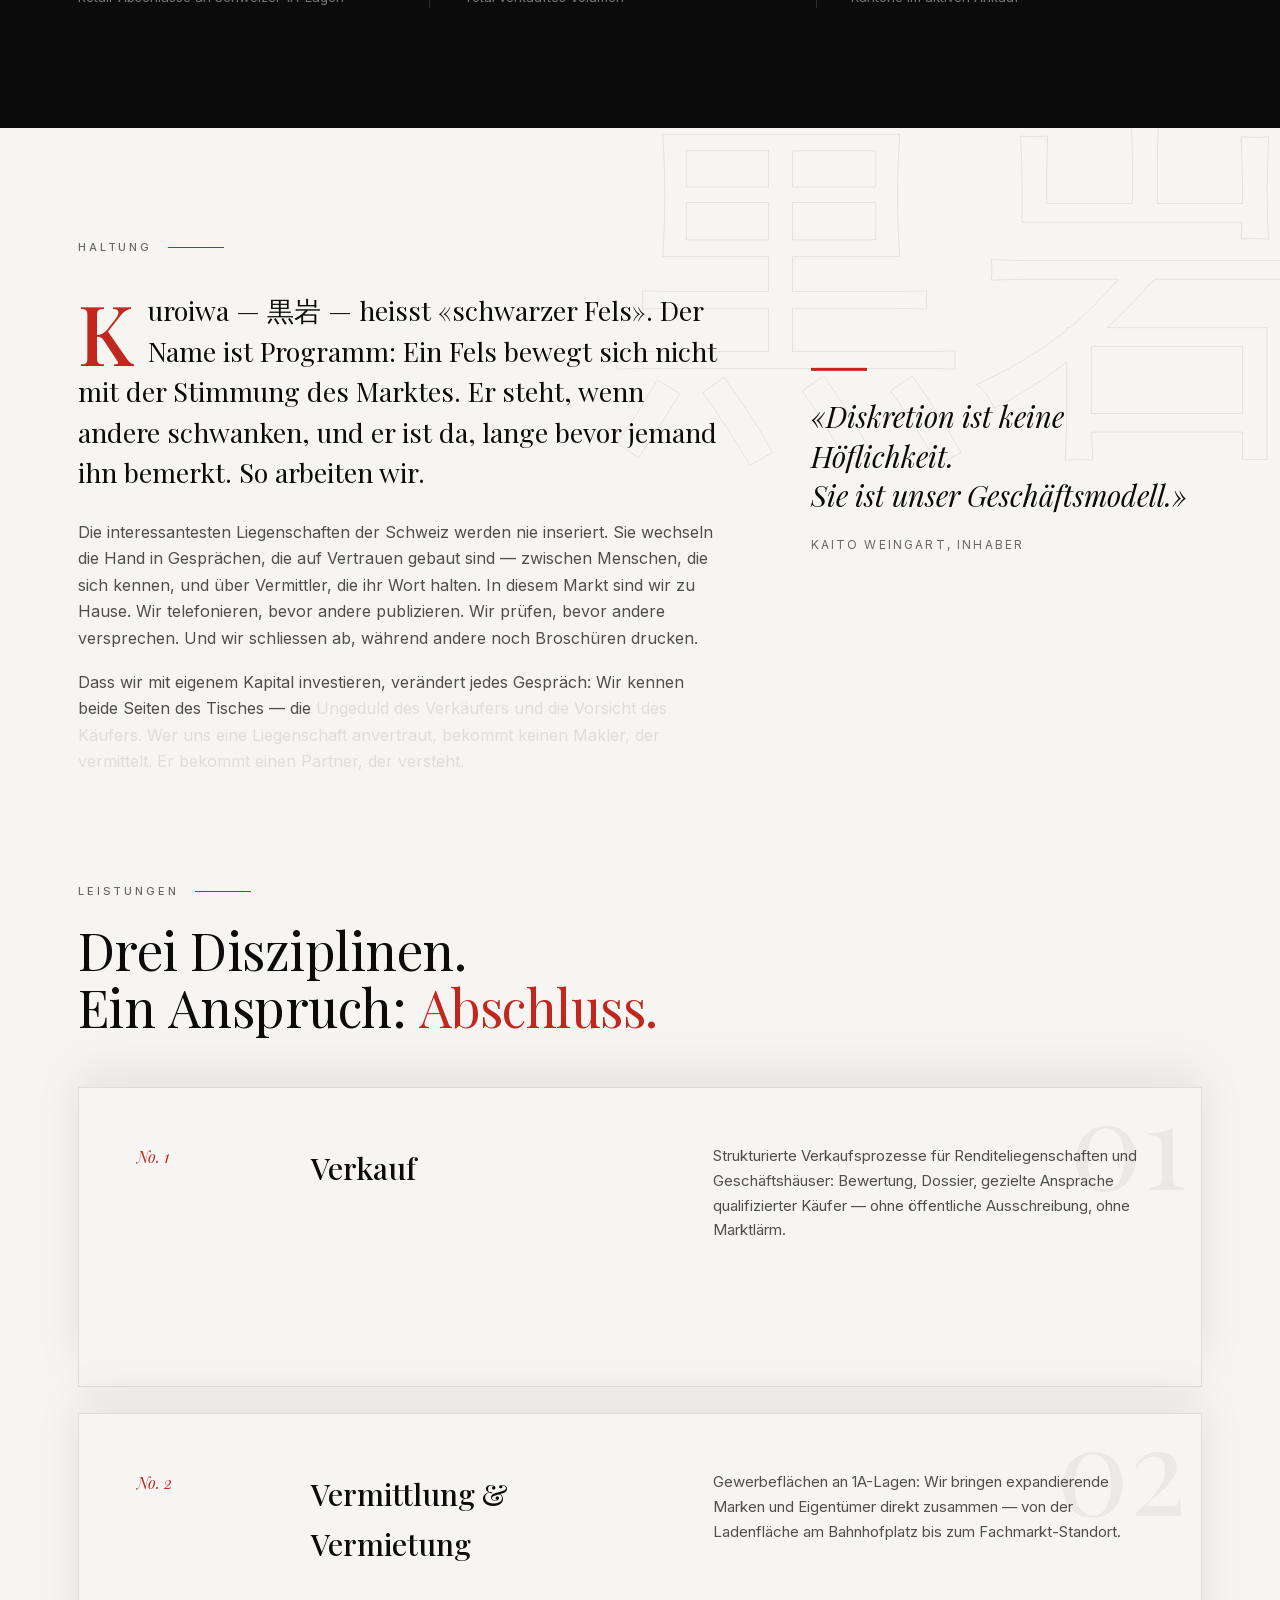
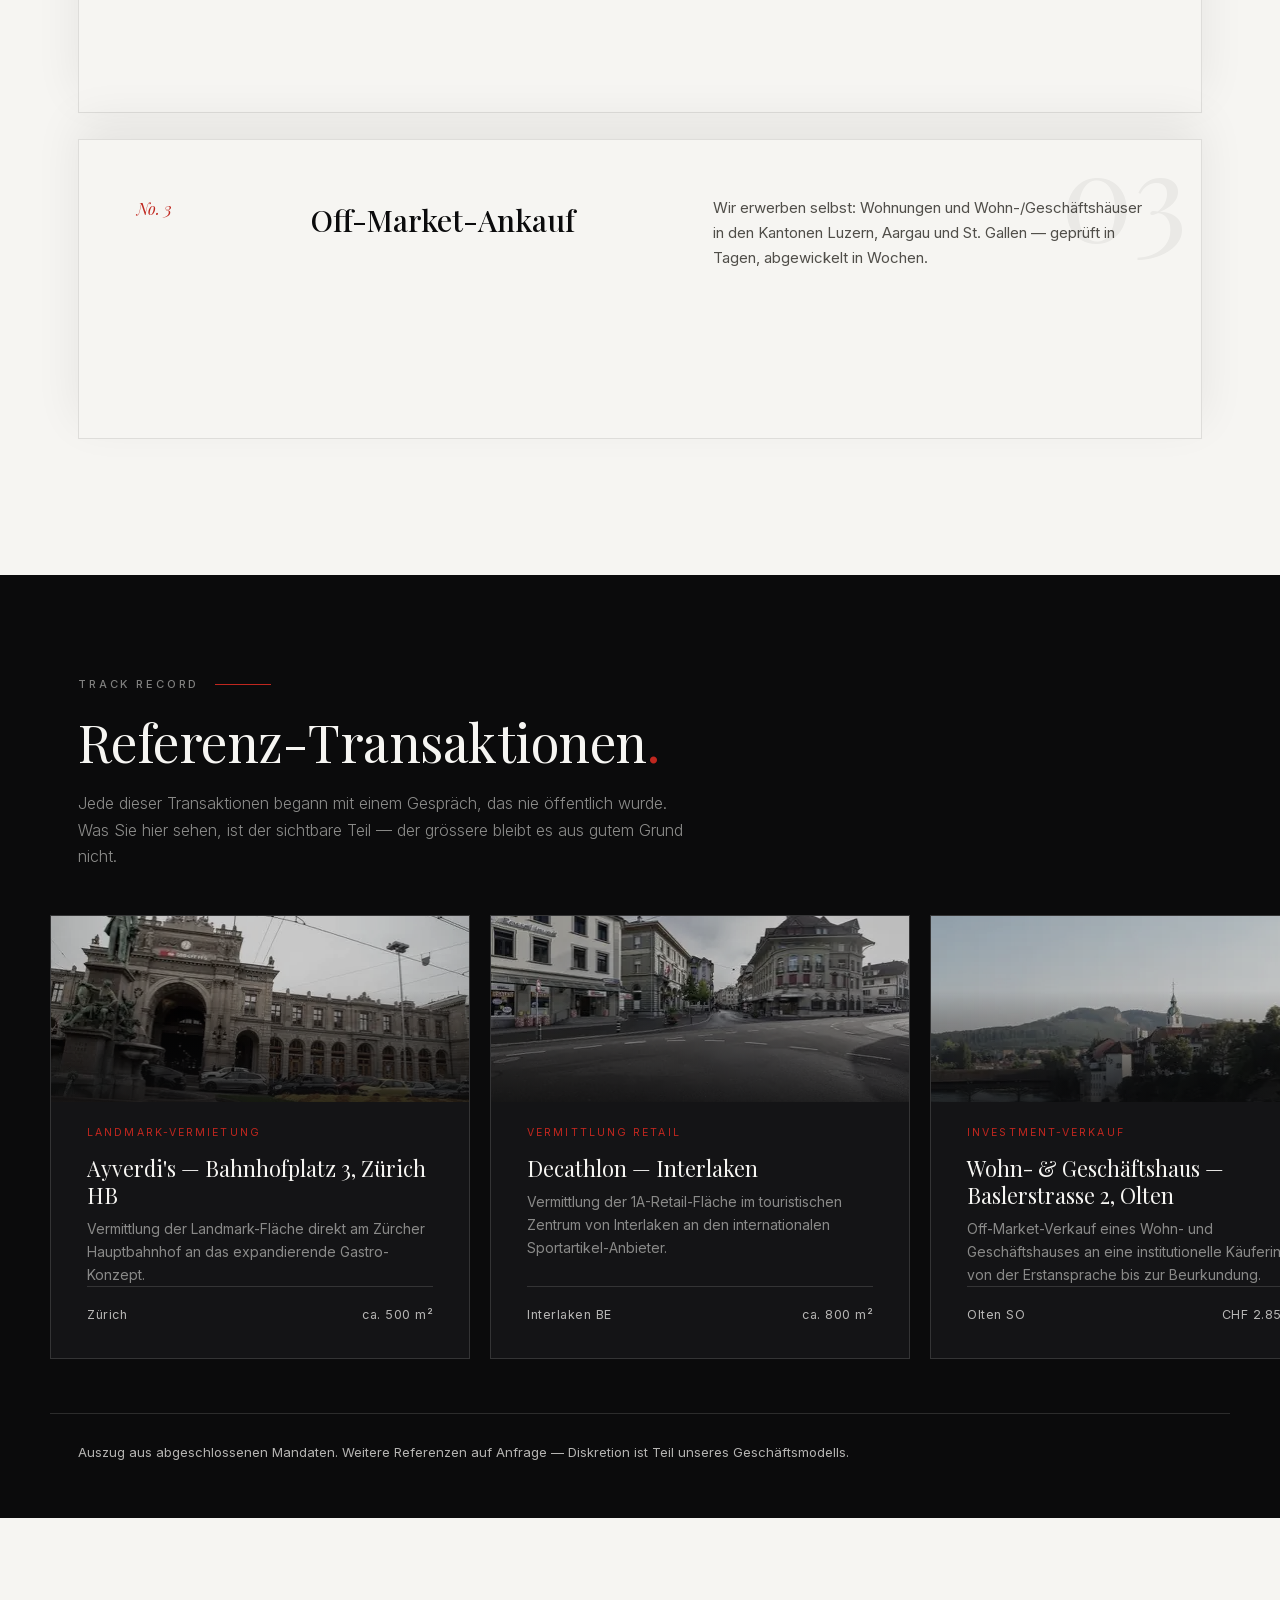
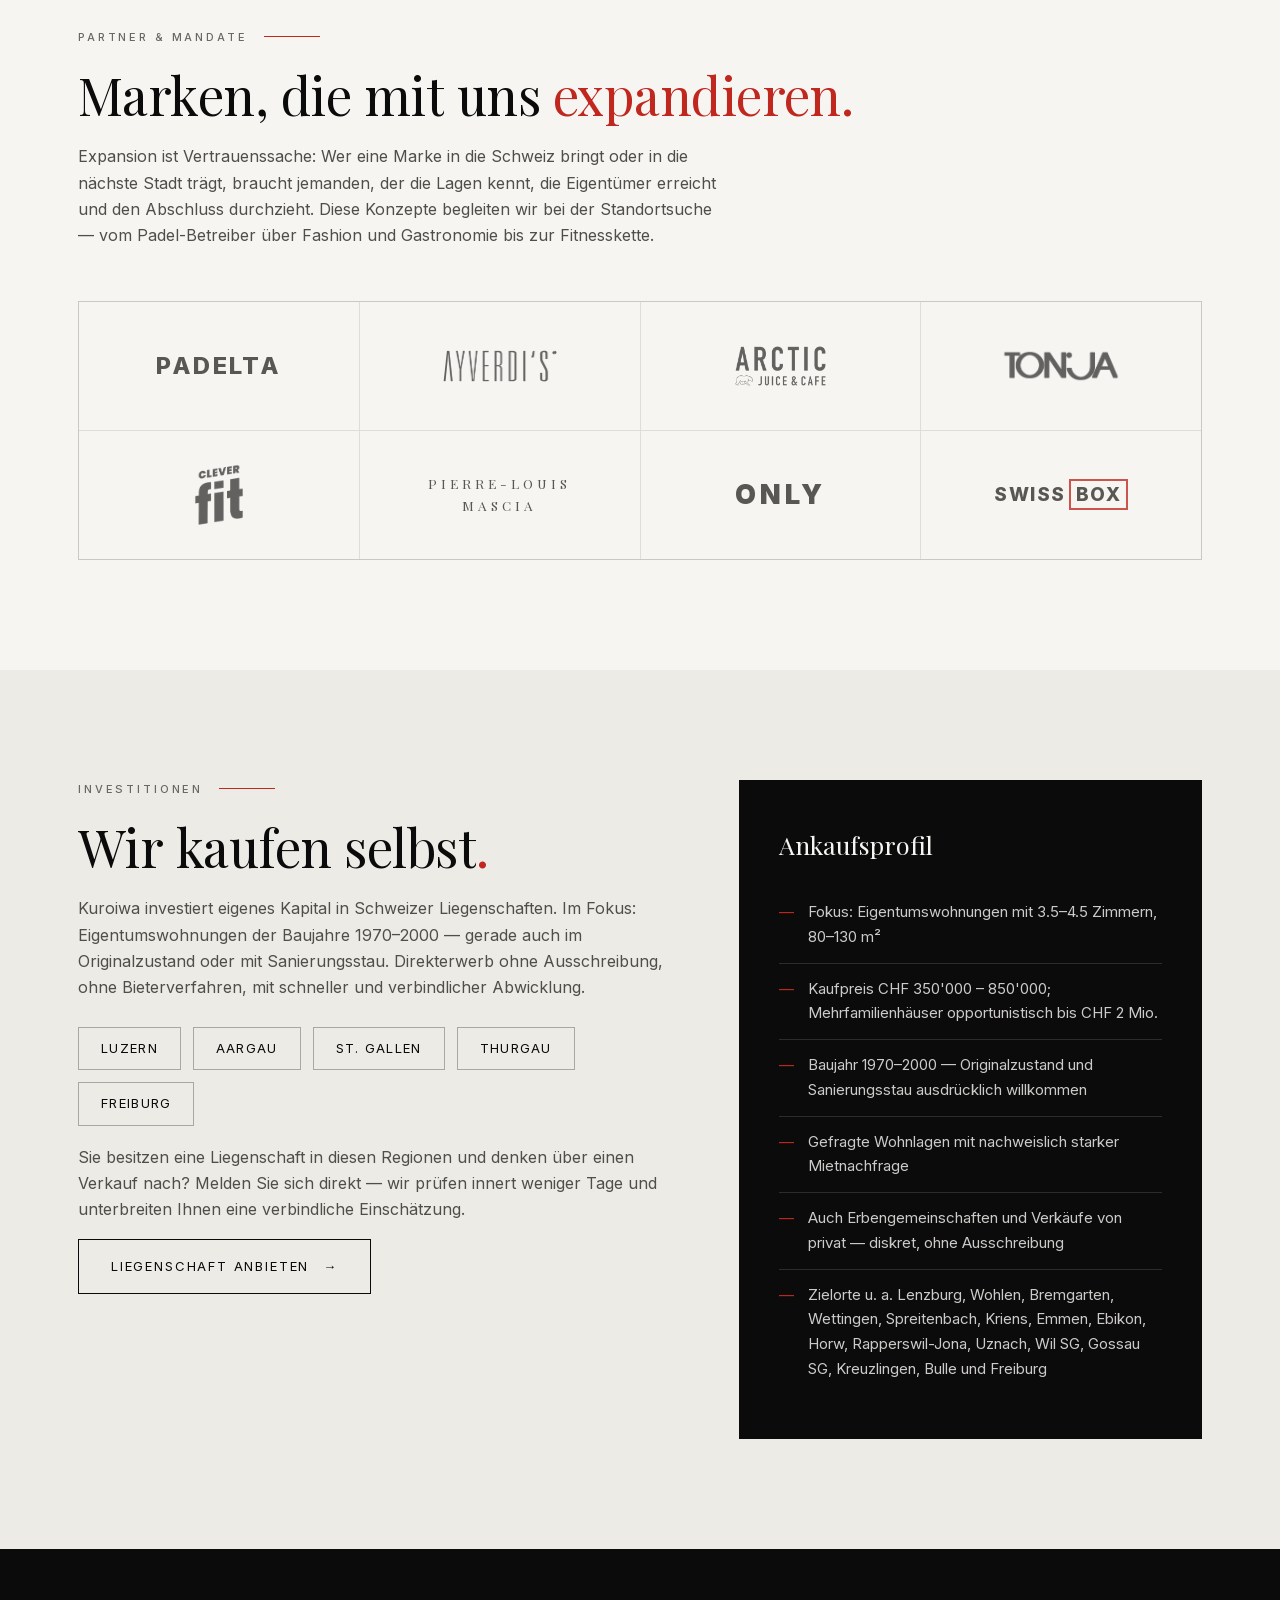
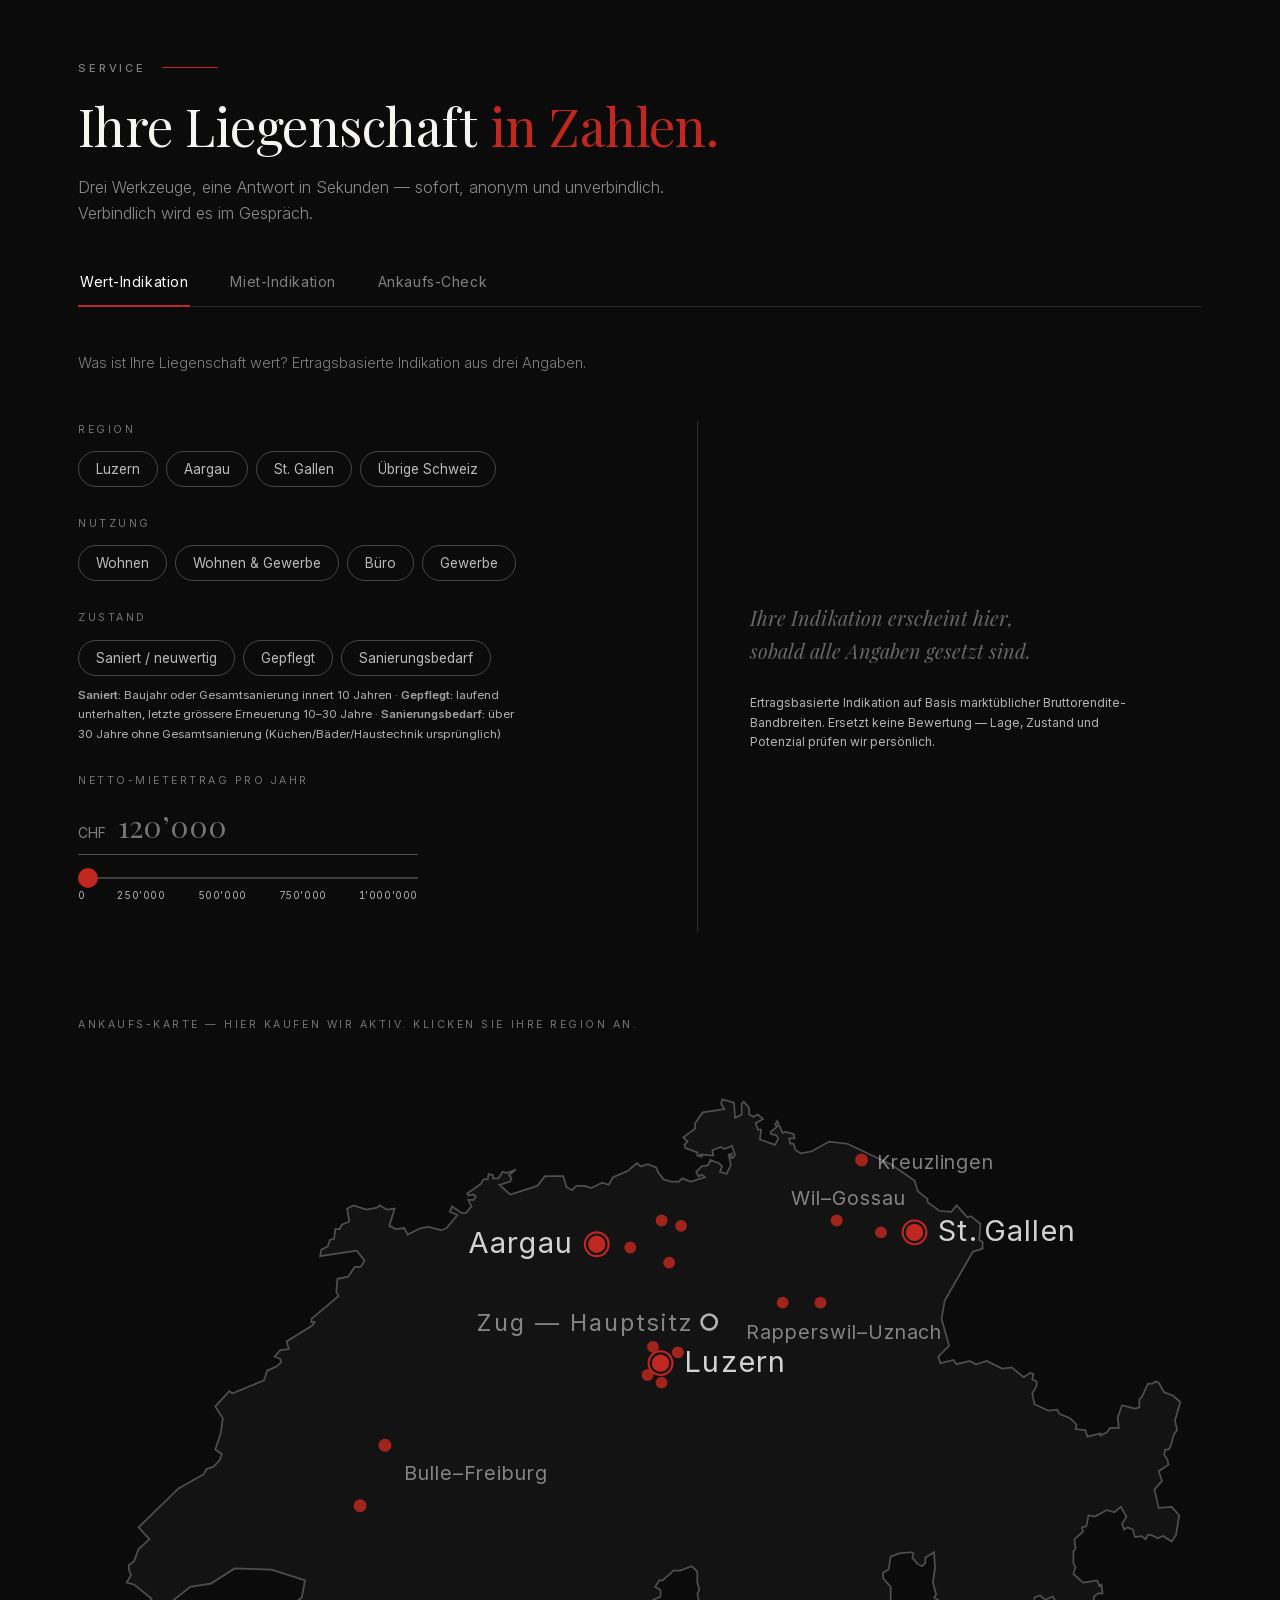
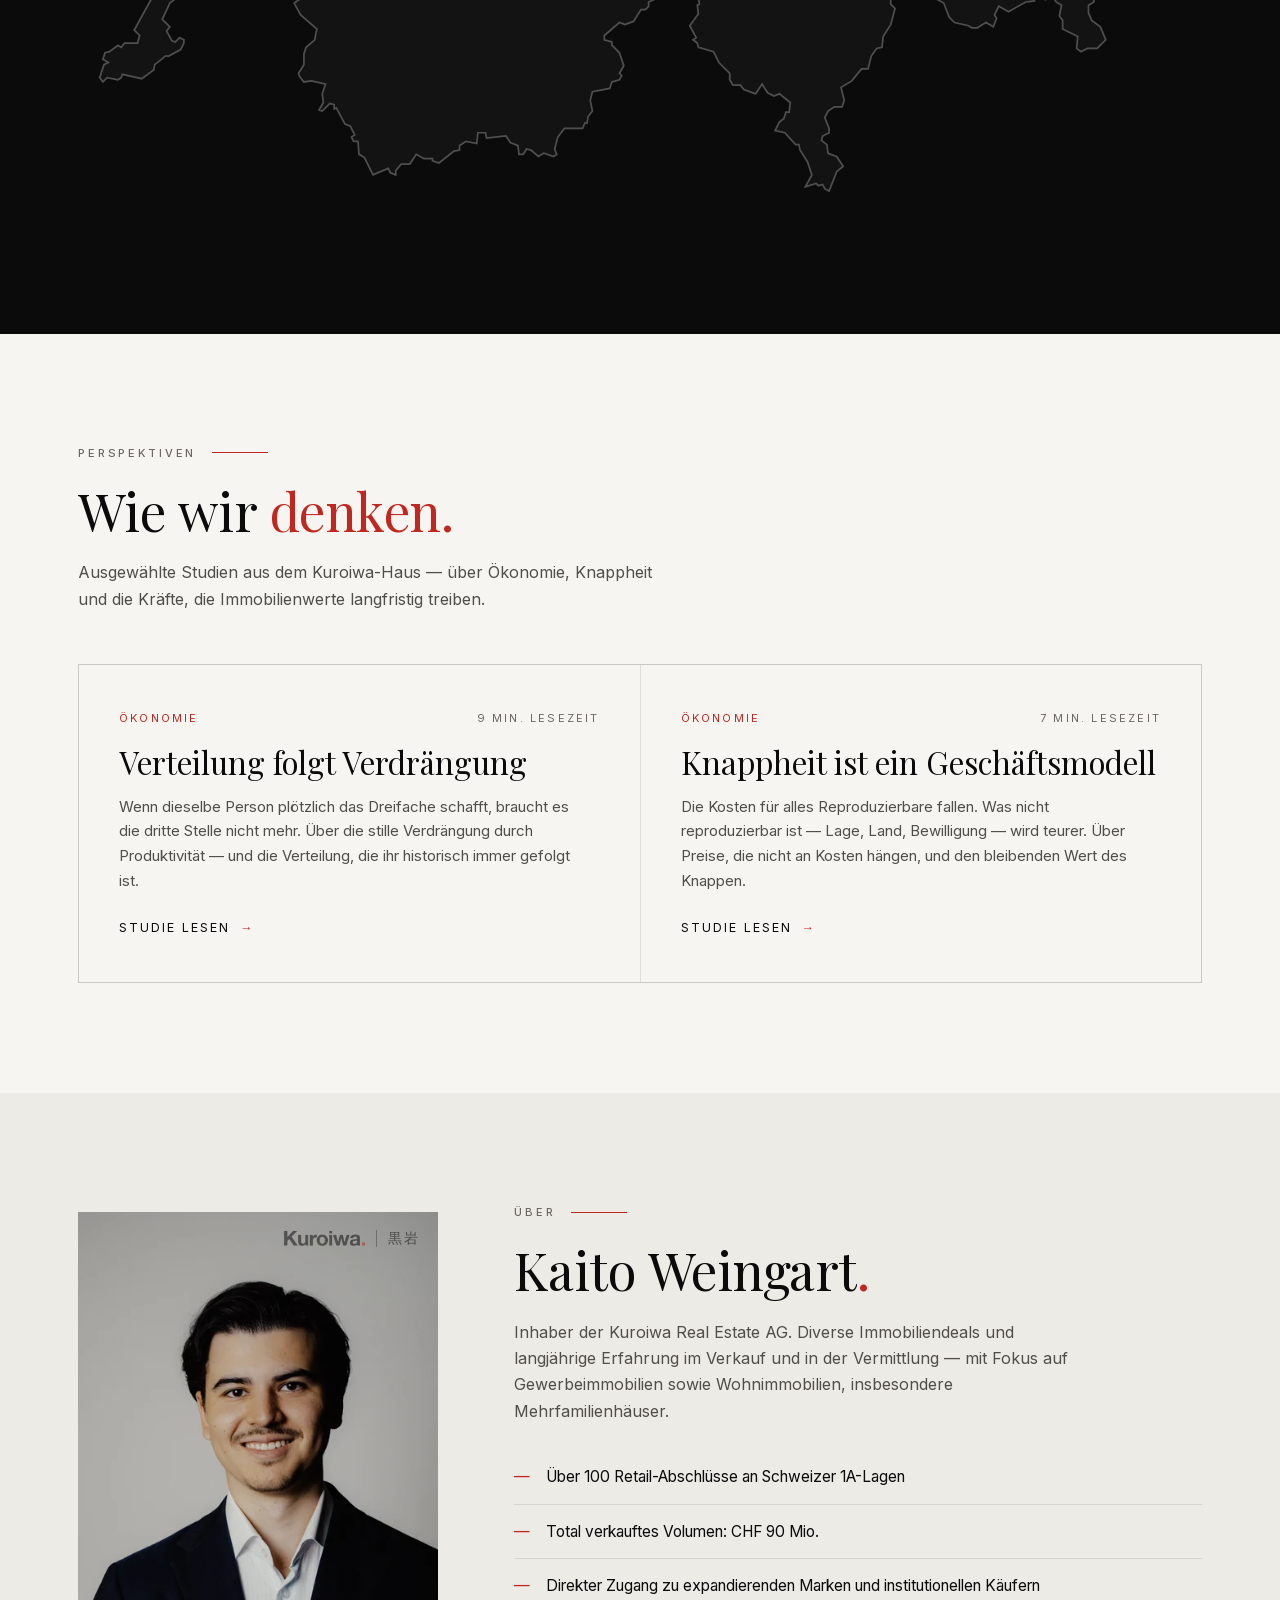
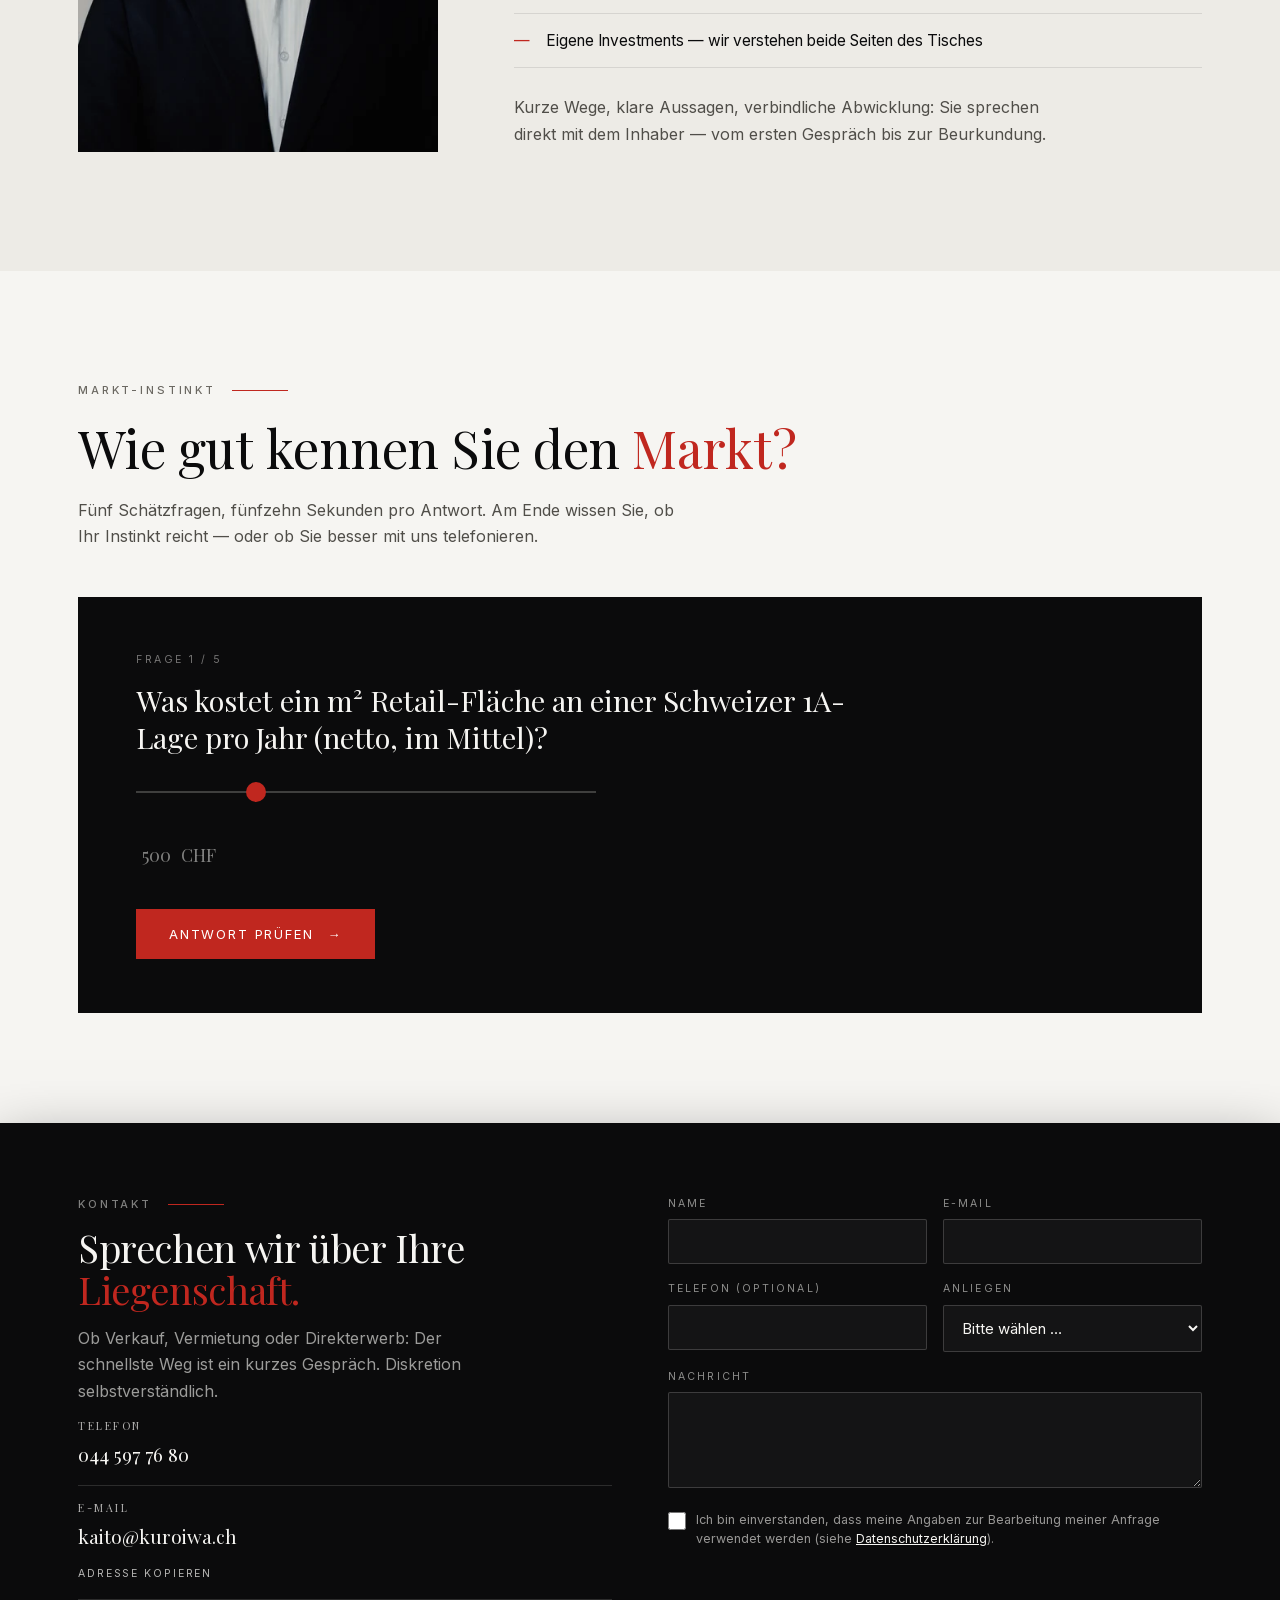
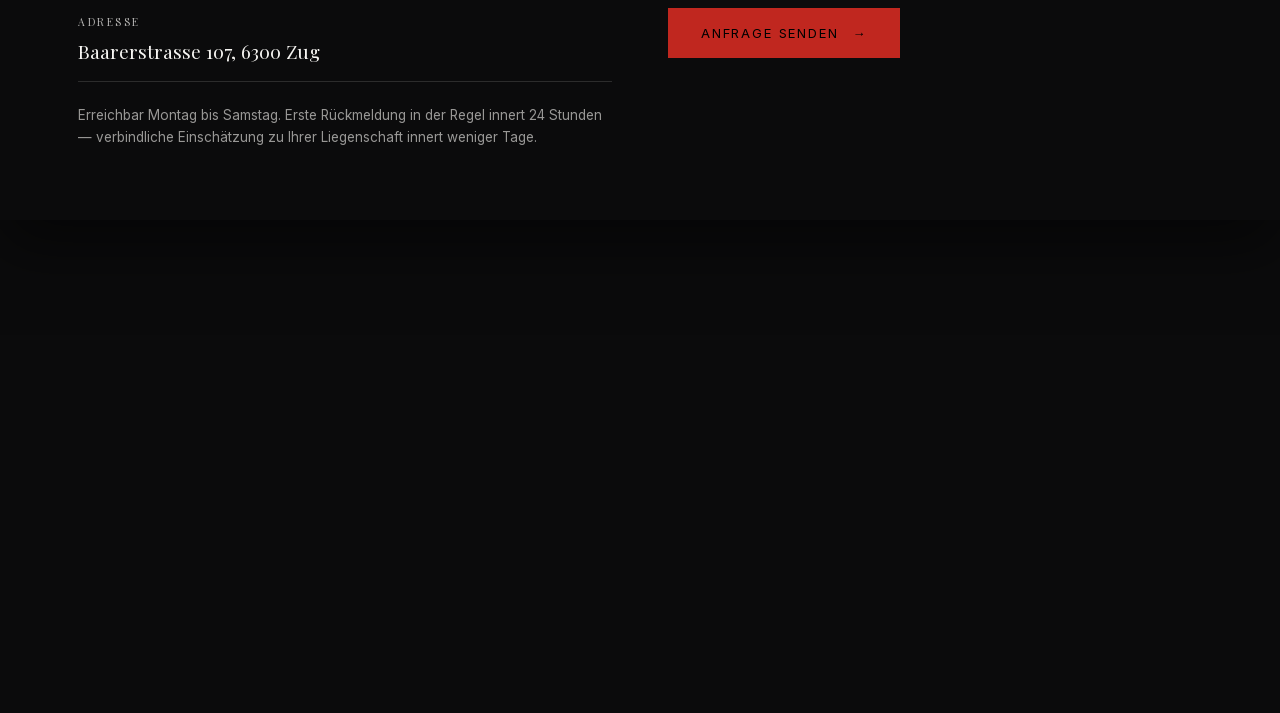
==== commit 81f6def2: "Portrait unbearbeitet im vollen Format, Wortmarke mit Kanji im Bild" ====
--- a/index.html
+++ b/index.html
@@ -561,8 +561,12 @@
       <div class="portrait mit-bild">
         <picture>
           <source type="image/webp" srcset="assets/brand/kaito-440.webp 440w, assets/brand/kaito-880.webp 880w" sizes="(max-width: 900px) 100vw, 360px">
-          <img src="assets/brand/kaito-440.jpg" srcset="assets/brand/kaito-440.jpg 440w, assets/brand/kaito-880.jpg 880w" sizes="(max-width: 900px) 100vw, 360px" width="440" height="550" loading="lazy" decoding="async" alt="Kaito Weingart, Inhaber der Kuroiwa Real Estate AG">
+          <img src="assets/brand/kaito-440.jpg" srcset="assets/brand/kaito-440.jpg 440w, assets/brand/kaito-880.jpg 880w" sizes="(max-width: 900px) 100vw, 360px" width="440" height="660" loading="lazy" decoding="async" alt="Kaito Weingart, Inhaber der Kuroiwa Real Estate AG">
         </picture>
+        <span class="bild-marke" aria-hidden="true">
+          <img src="assets/brand/kuroiwa-wort-ink.png" alt="" width="520" height="97">
+          <span class="strich"></span><span class="kanji">黒岩</span>
+        </span>
       </div>
       <div class="ueber">
         <div class="label">Über</div>
--- a/assets/site.css
+++ b/assets/site.css
@@ -179,11 +179,15 @@
   /* ---------- Über ---------- */
   .ueber-grid { display: grid; grid-template-columns: 360px 1fr; gap: 76px; align-items: center; }
   @media (max-width: 900px) { .ueber-grid { grid-template-columns: 1fr; } }
-  .portrait { aspect-ratio: 4/5; background: linear-gradient(165deg, #1c1c1f, var(--ink)); display: flex; align-items: center; justify-content: center; position: relative; overflow: hidden; }
+  .portrait { aspect-ratio: 2/3; background: linear-gradient(165deg, #1c1c1f, var(--ink)); display: flex; align-items: center; justify-content: center; position: relative; overflow: hidden; }
   .portrait::after { content: '黒岩'; position: absolute; top: 18px; right: 20px; font-family: var(--serif); color: rgba(246,245,242,.14); font-size: 21px; letter-spacing: .2em; }
-  .portrait picture, .portrait img { position: absolute; inset: 0; width: 100%; height: 100%; display: block; object-fit: cover; object-position: 50% 30%; }
+  .portrait > picture, .portrait > picture img { position: absolute; inset: 0; width: 100%; height: 100%; display: block; object-fit: cover; }
   .portrait.mit-bild { background: var(--paper2); }
-  .portrait.mit-bild::after { color: rgba(11,11,12,.16); z-index: 2; }
+  .portrait.mit-bild::after { content: none; }
+  .bild-marke { position: absolute; top: 18px; right: 18px; z-index: 2; display: flex; align-items: center; gap: 11px; }
+  .bild-marke img { width: 82px; height: auto; display: block; opacity: .52; }
+  .bild-marke .strich { width: 1px; height: 17px; background: rgba(11,11,12,.3); }
+  .bild-marke .kanji { font-family: 'Hiragino Mincho ProN', 'Yu Mincho', Georgia, serif; font-size: 13.5px; letter-spacing: .16em; color: rgba(11,11,12,.55); line-height: 1; }
   .ueber p { color: #504e49; margin-bottom: 14px; max-width: 560px; }
   .ueber .punkte { margin: 26px 0; }
   .ueber .punkte div { padding: 14px 0; border-bottom: 1px solid var(--hair); display: flex; gap: 16px; font-size: 15.5px; }
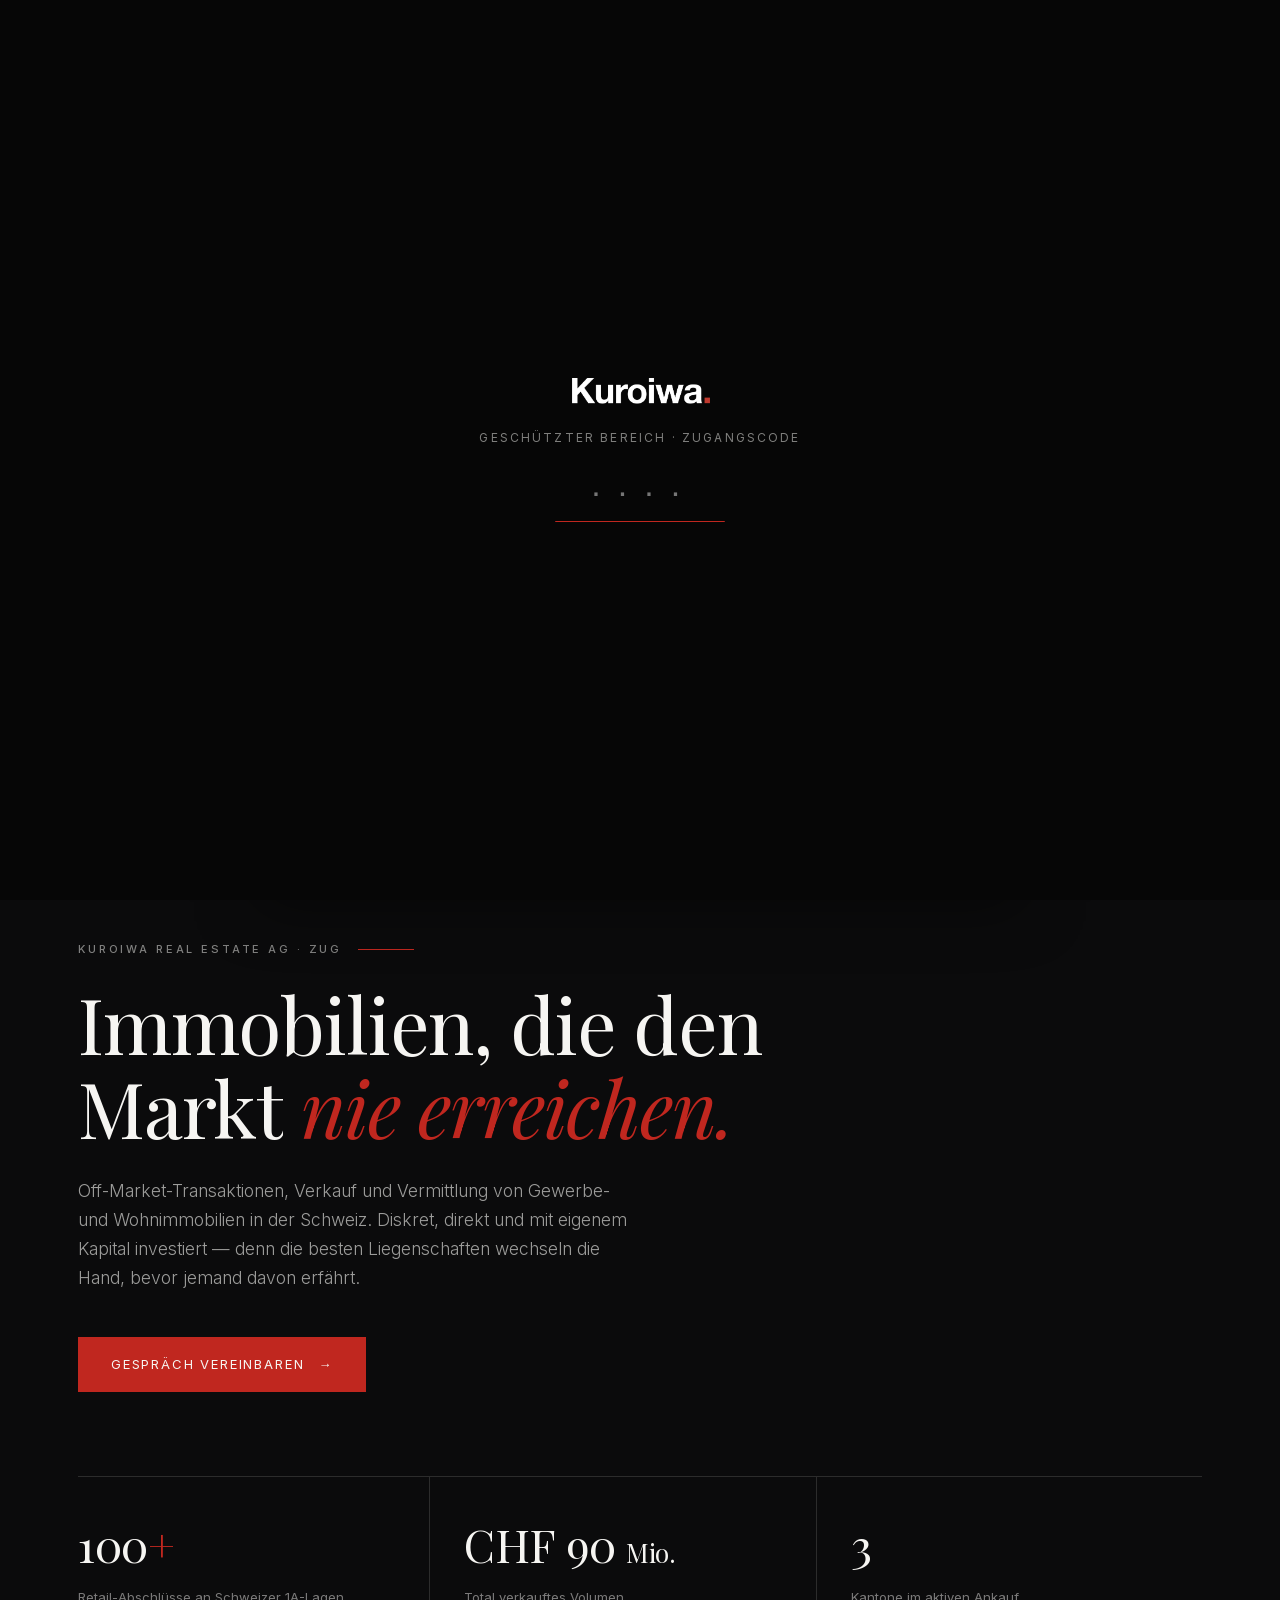
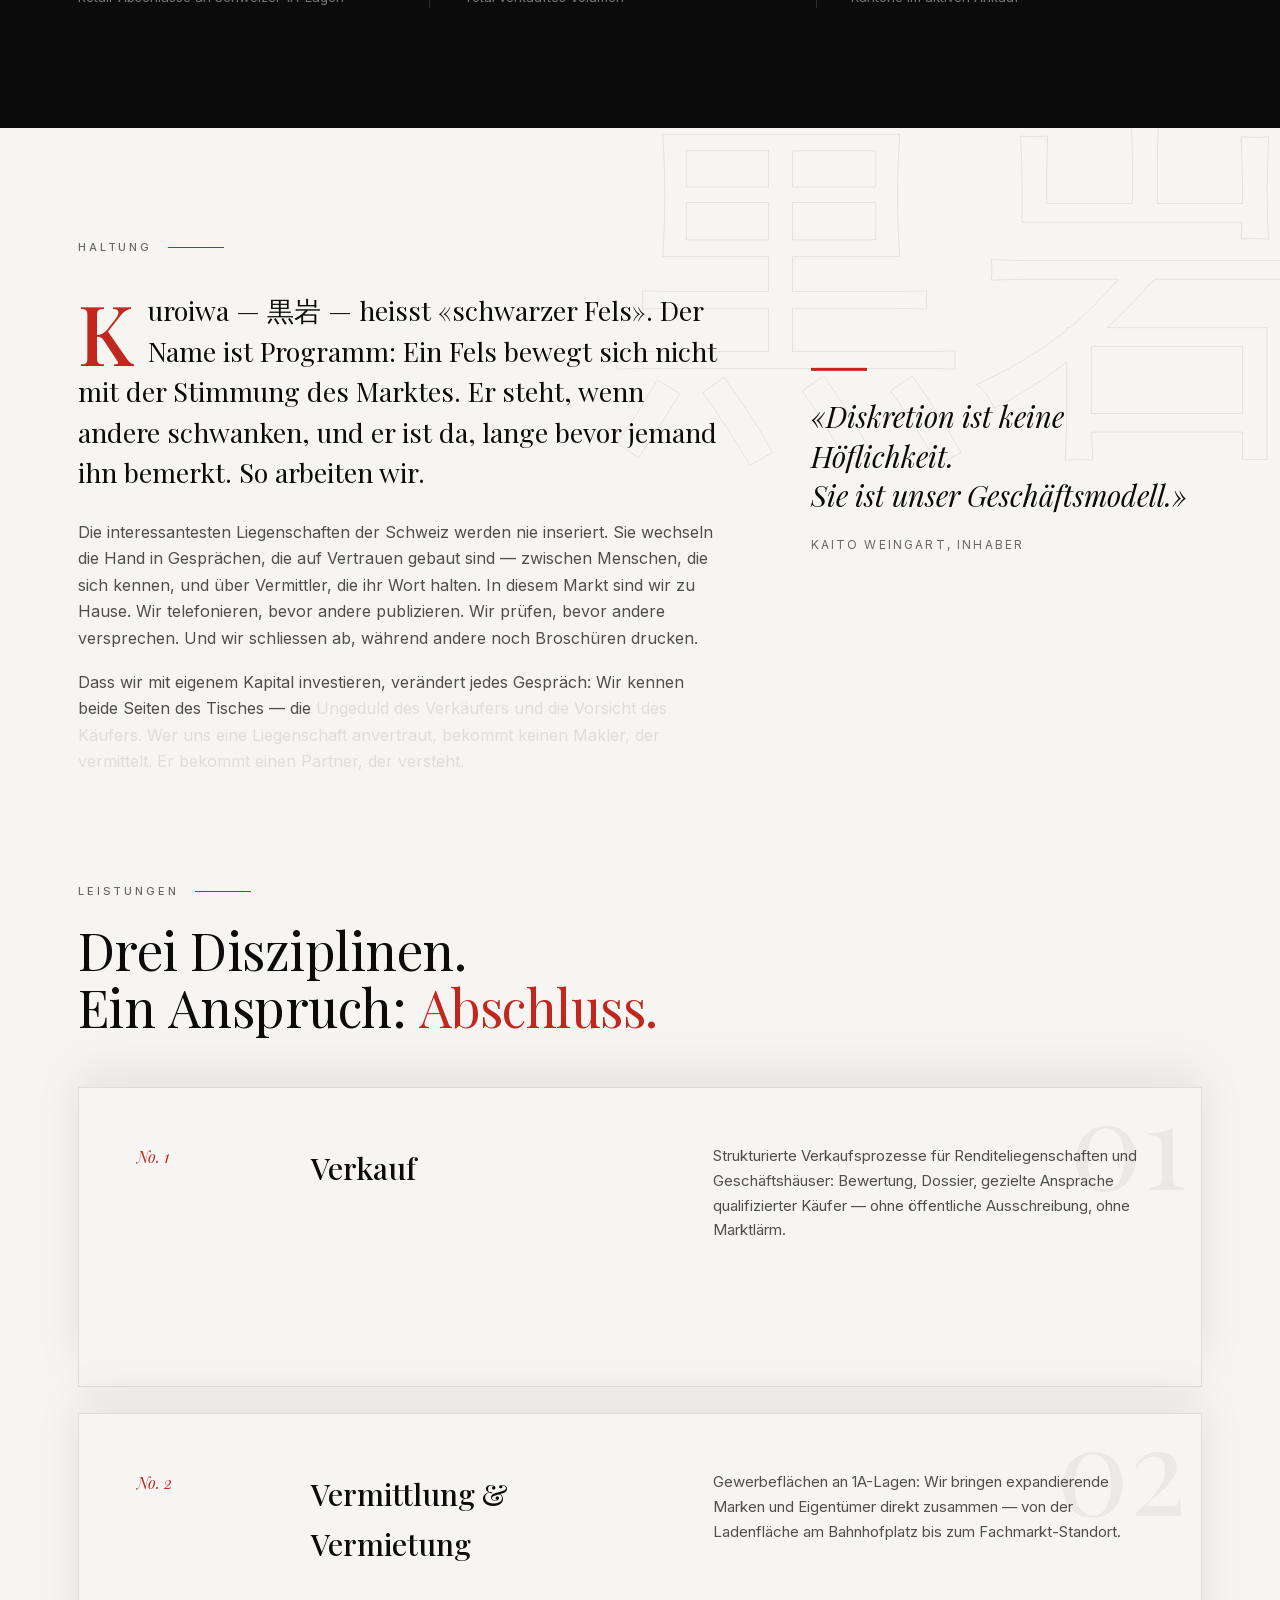
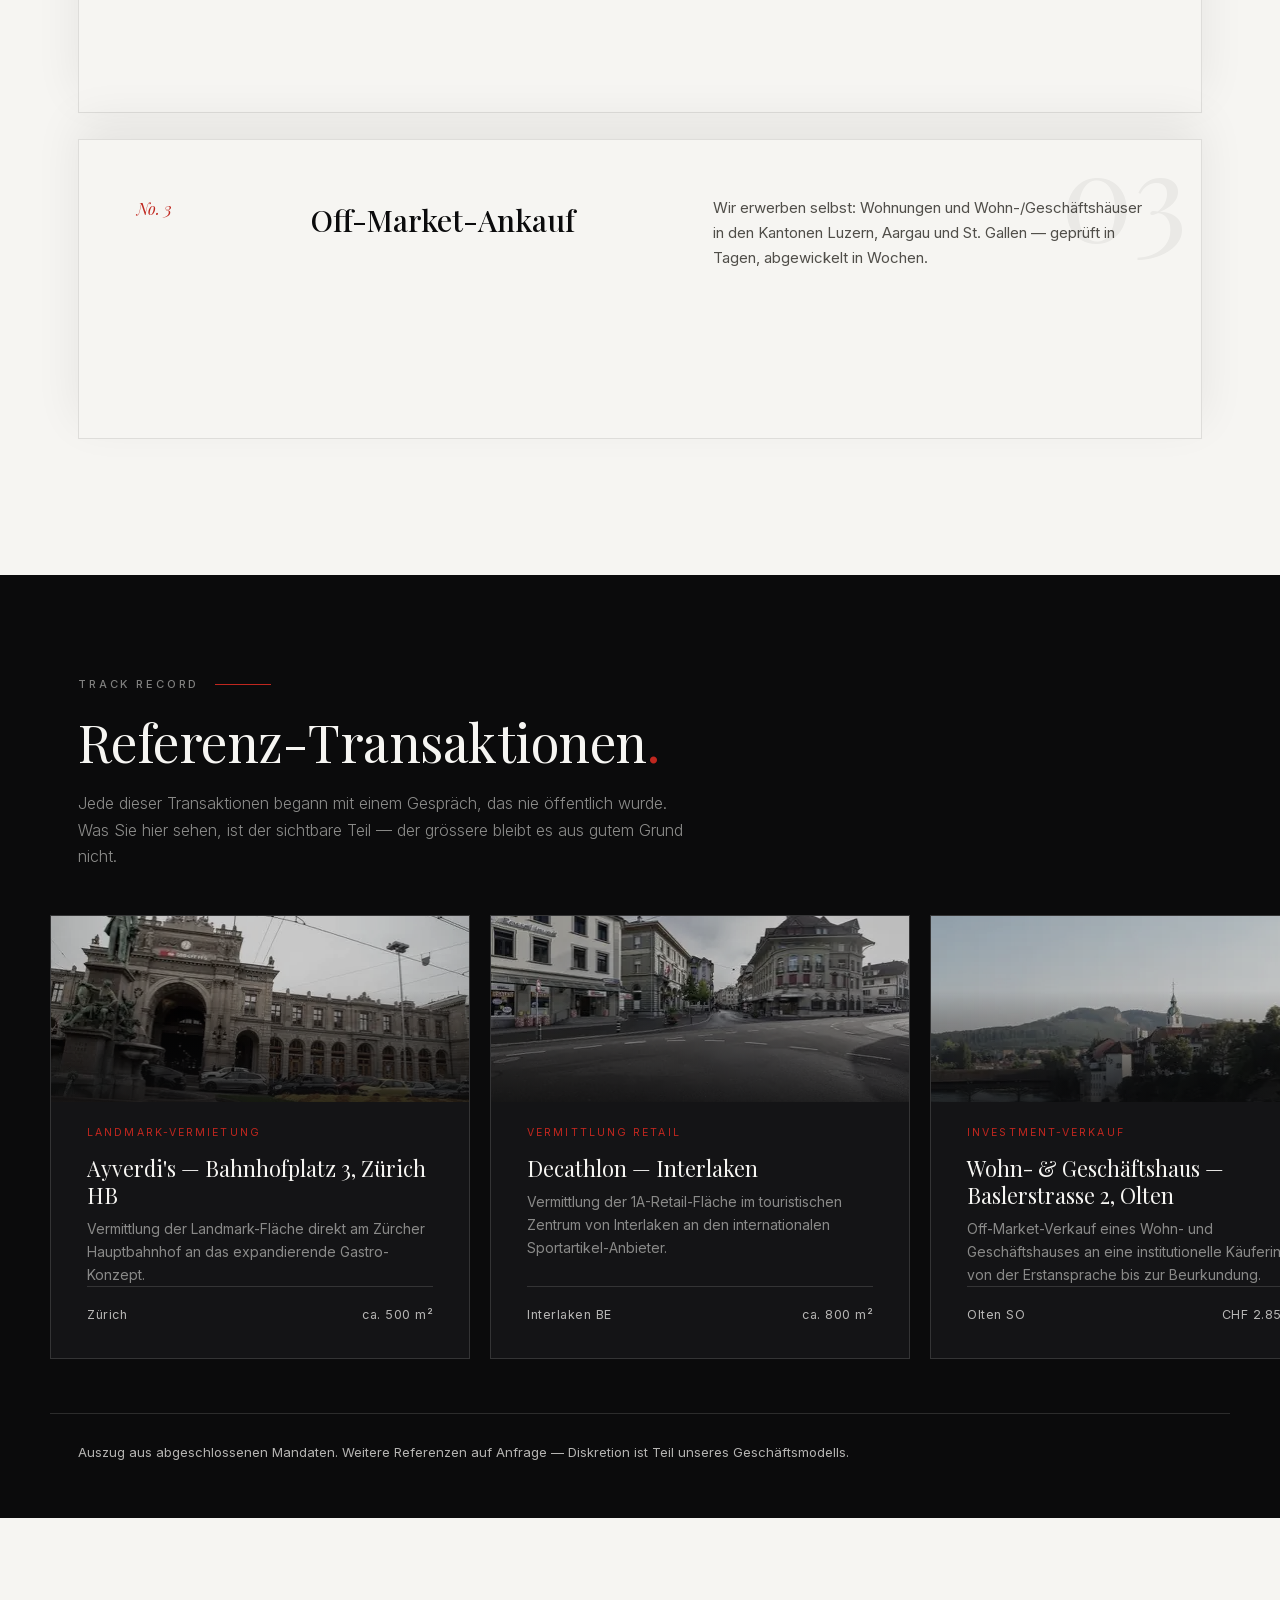
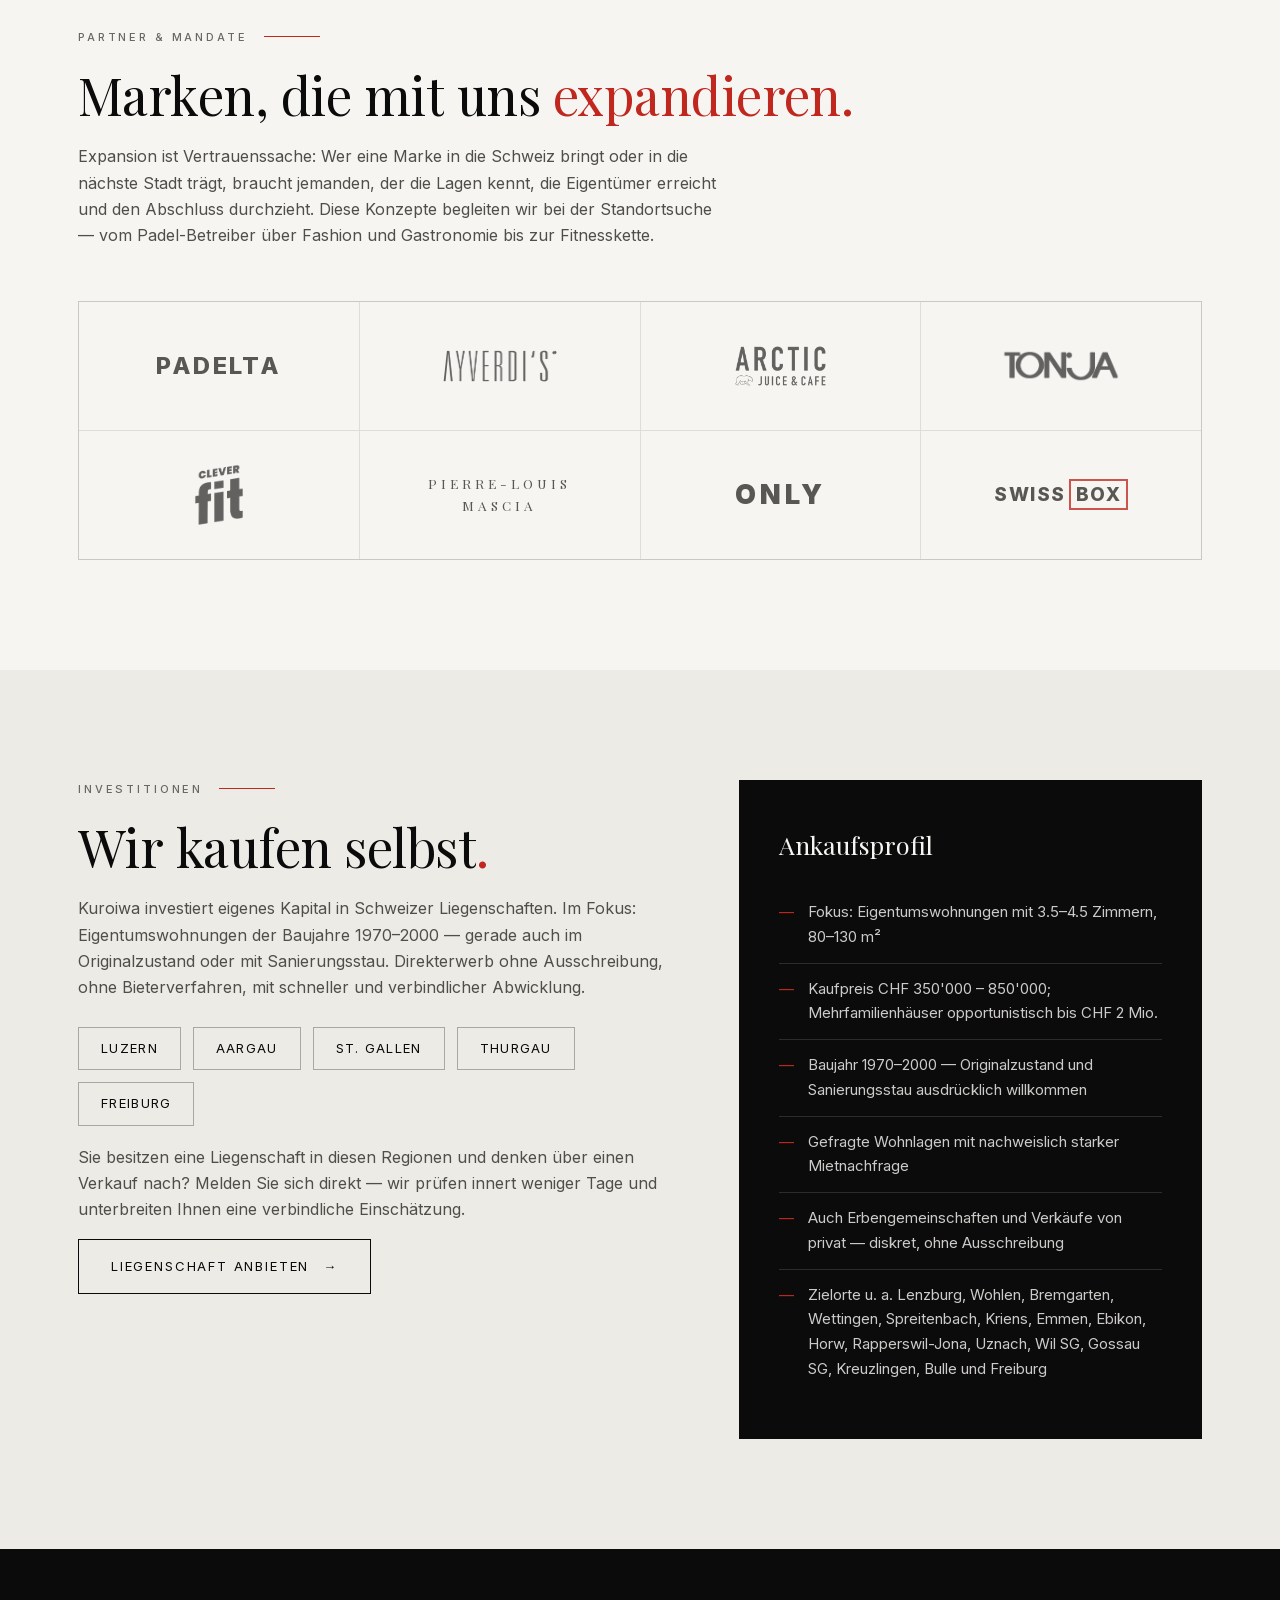
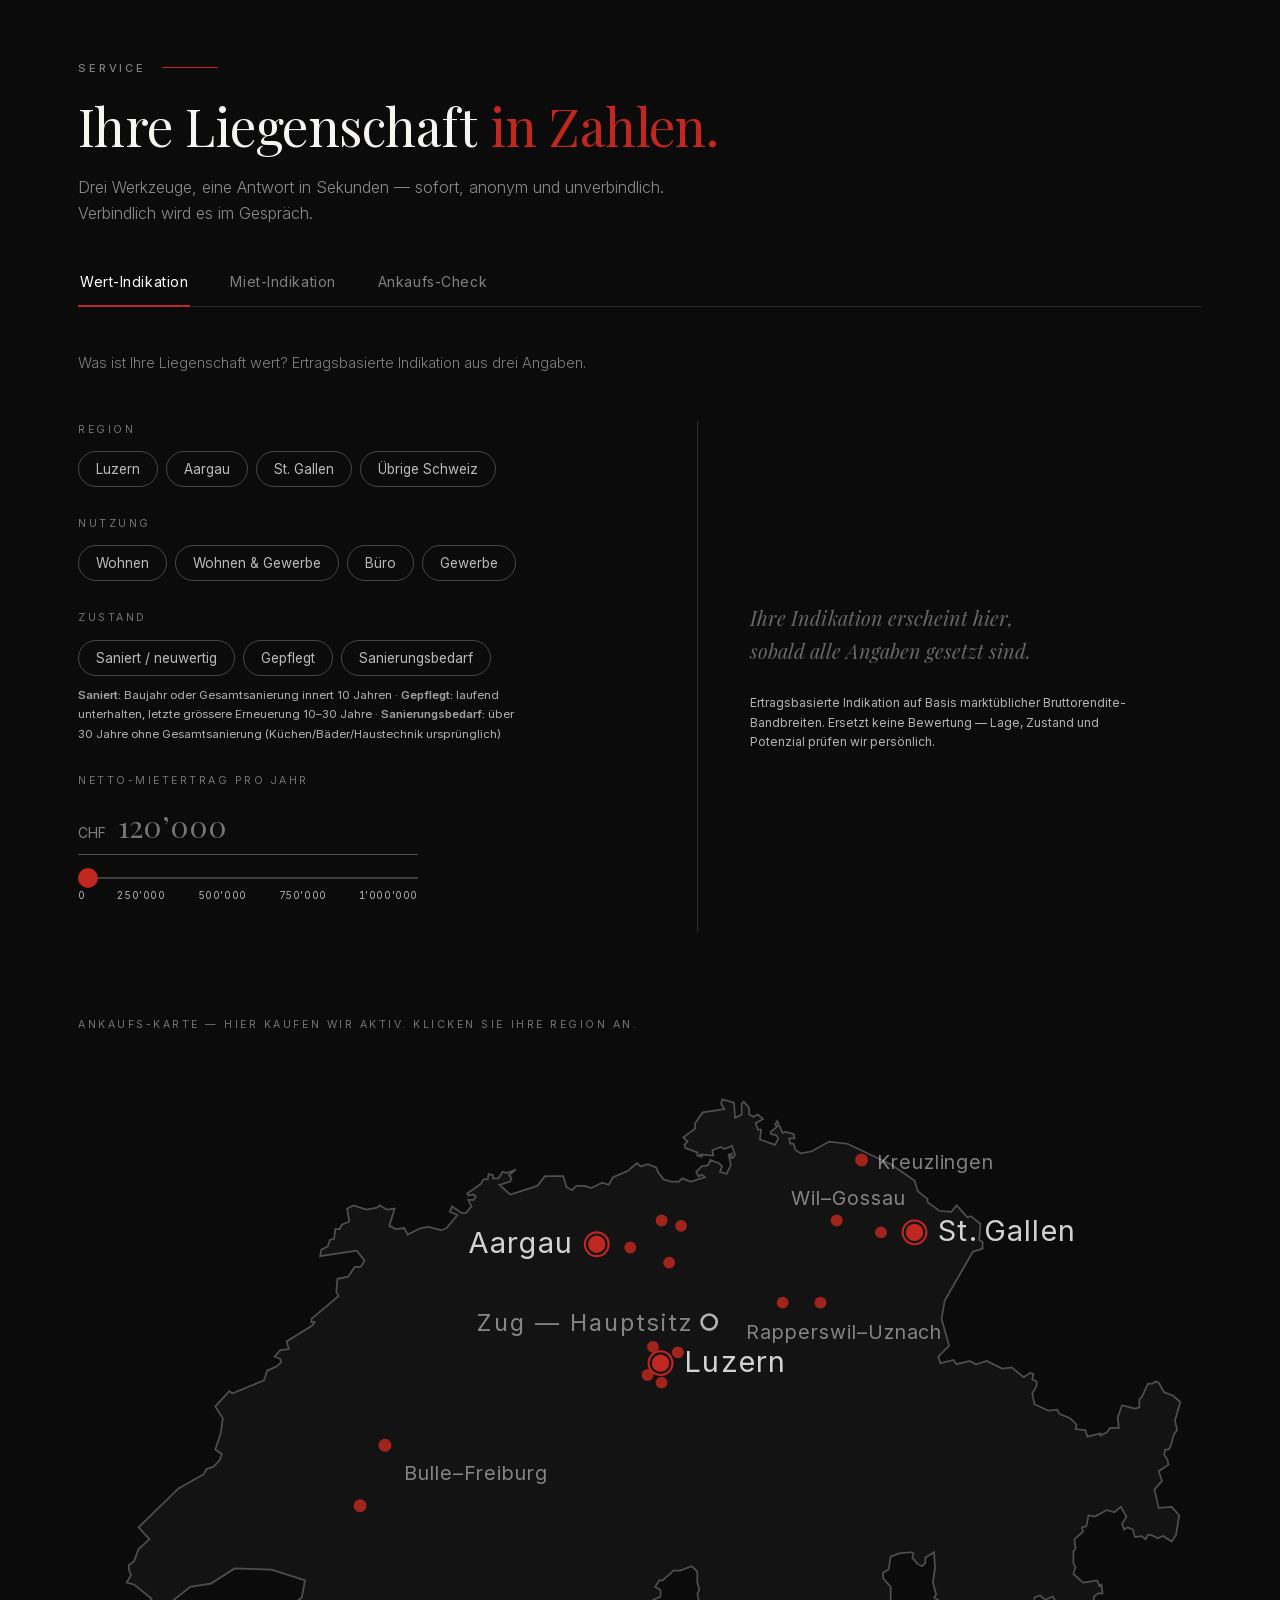
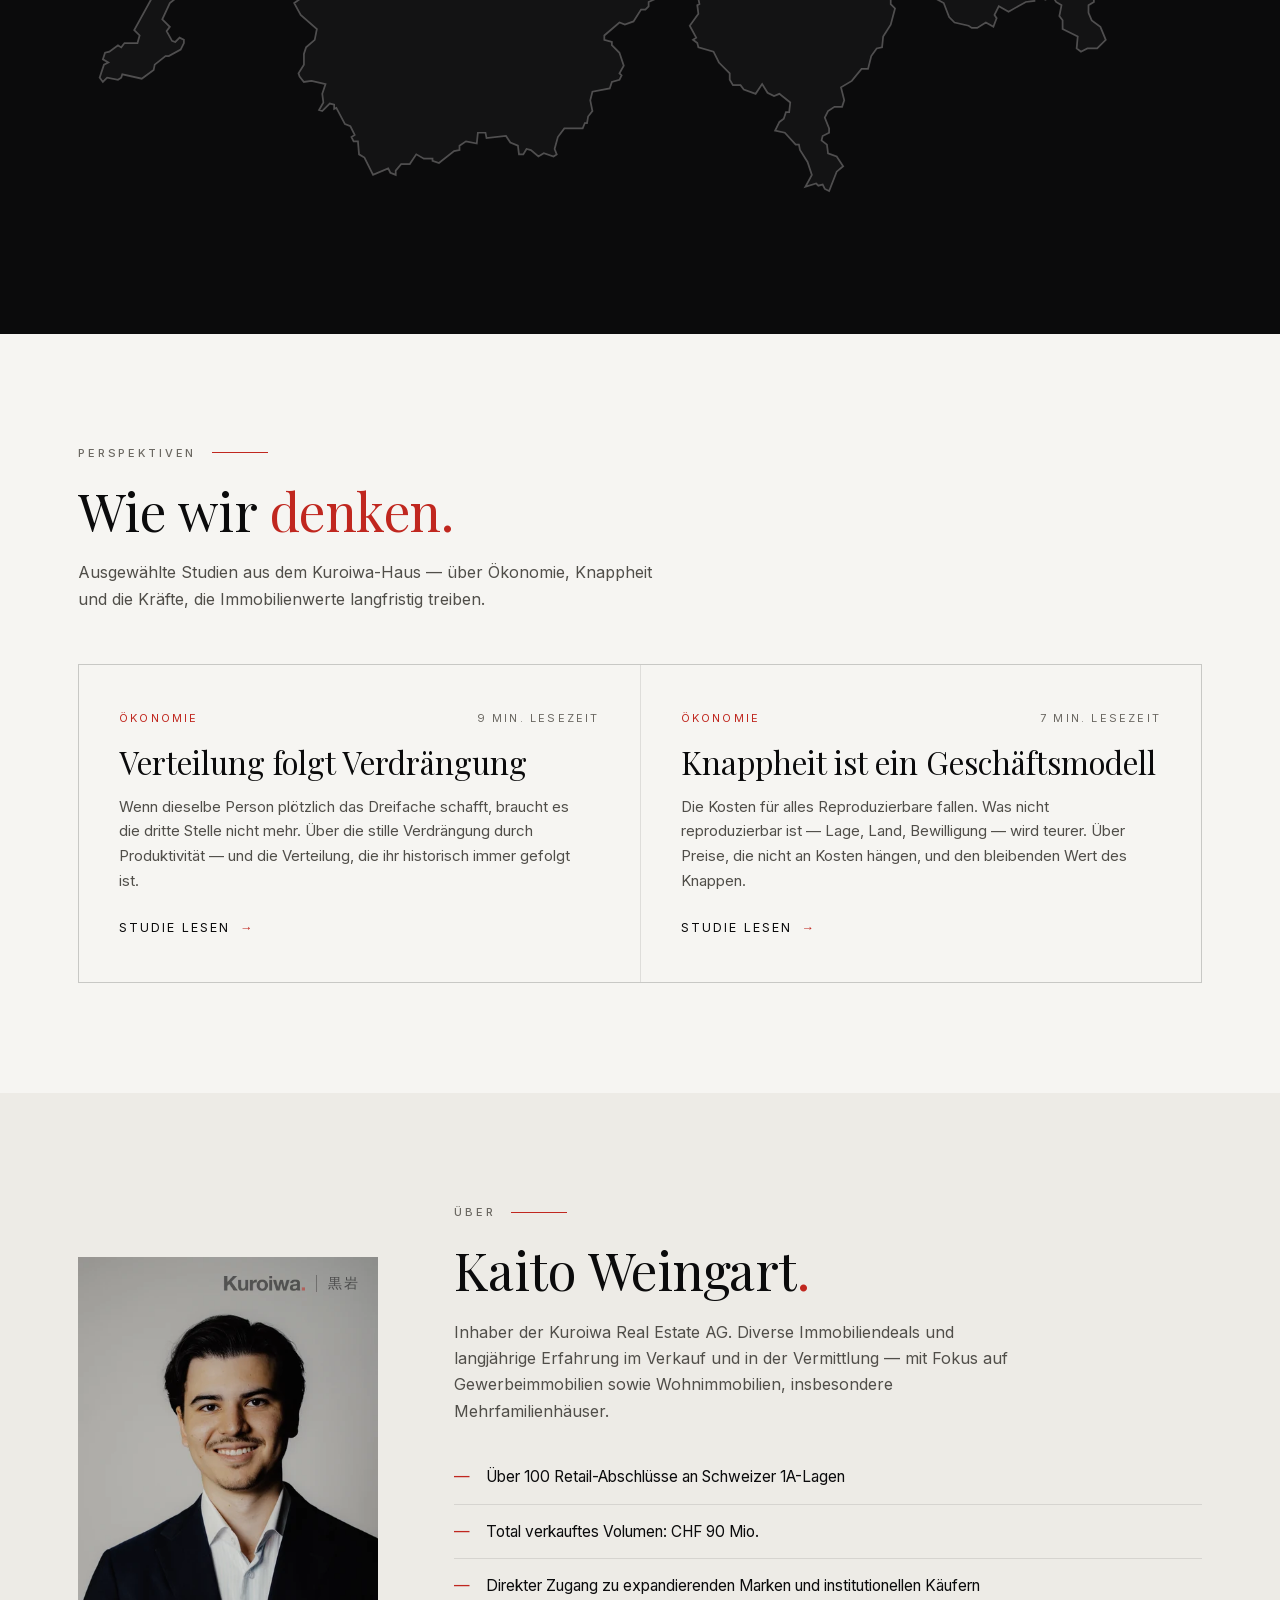
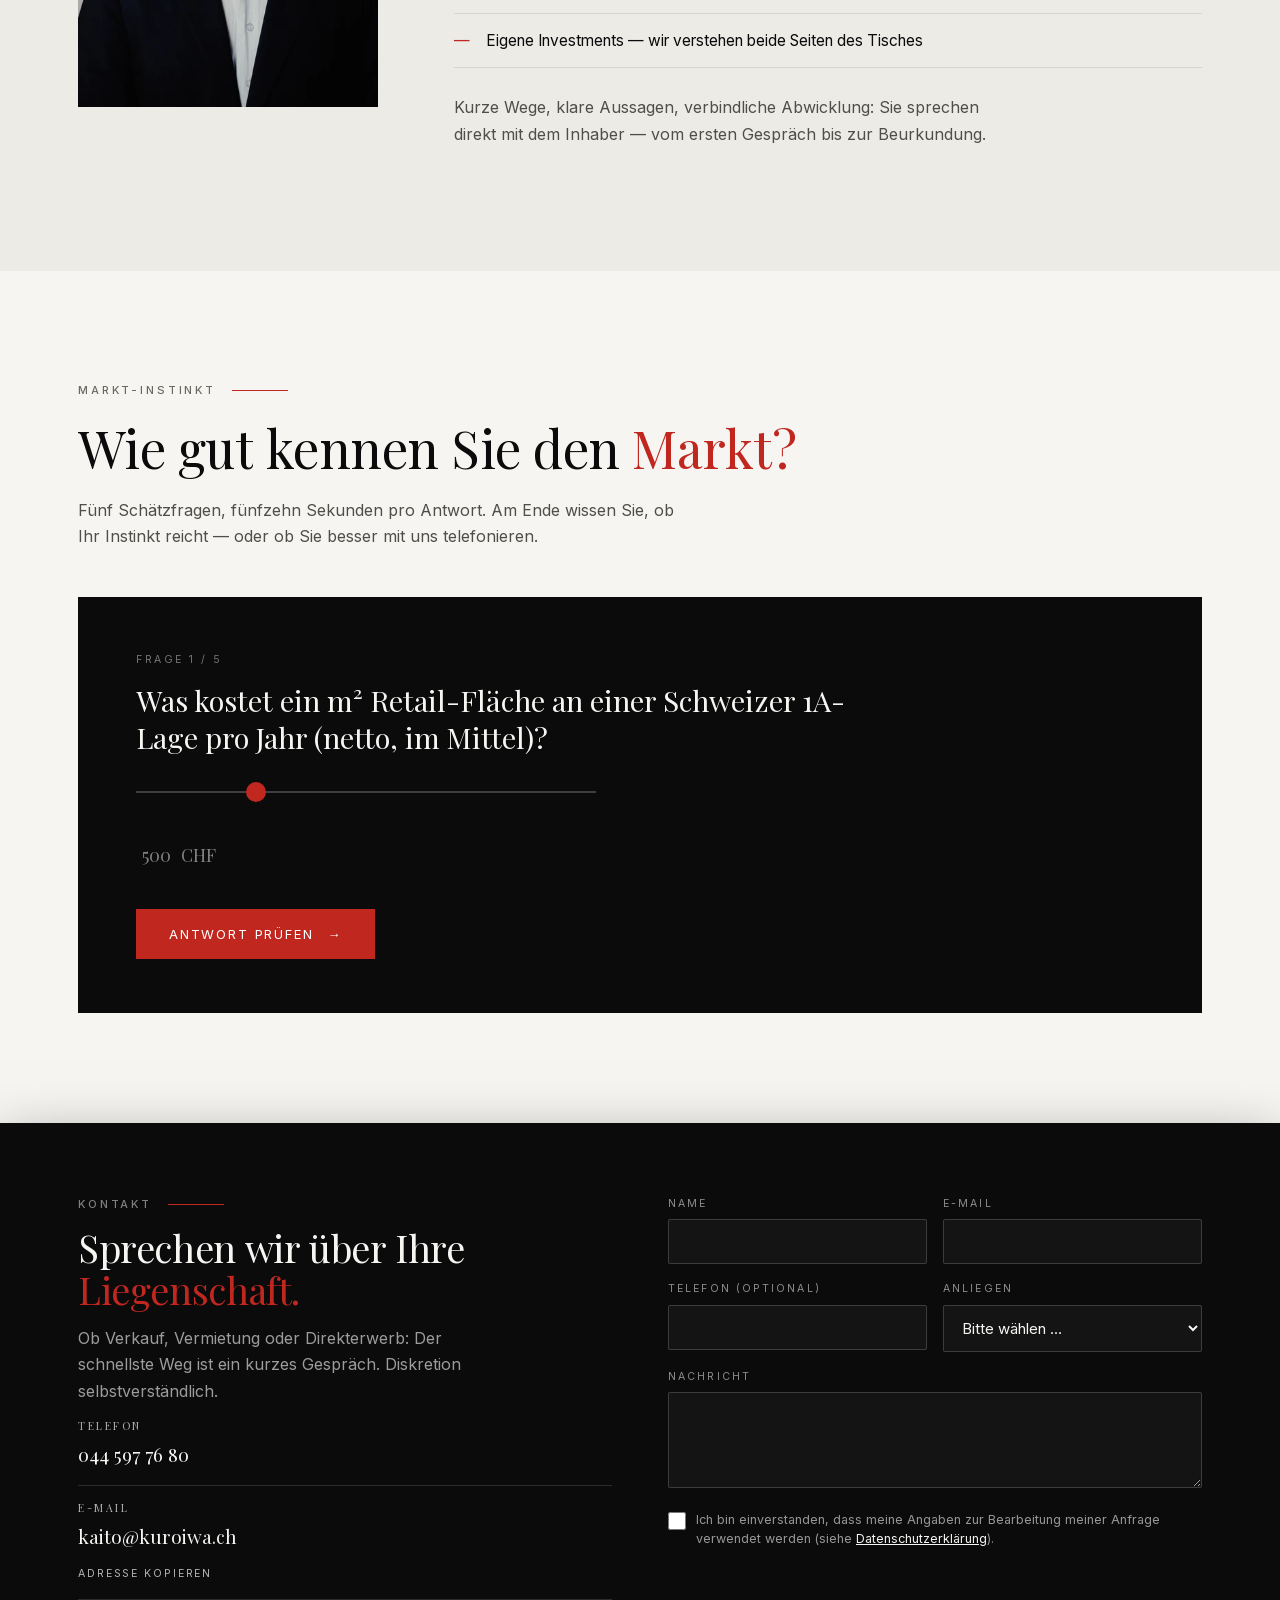
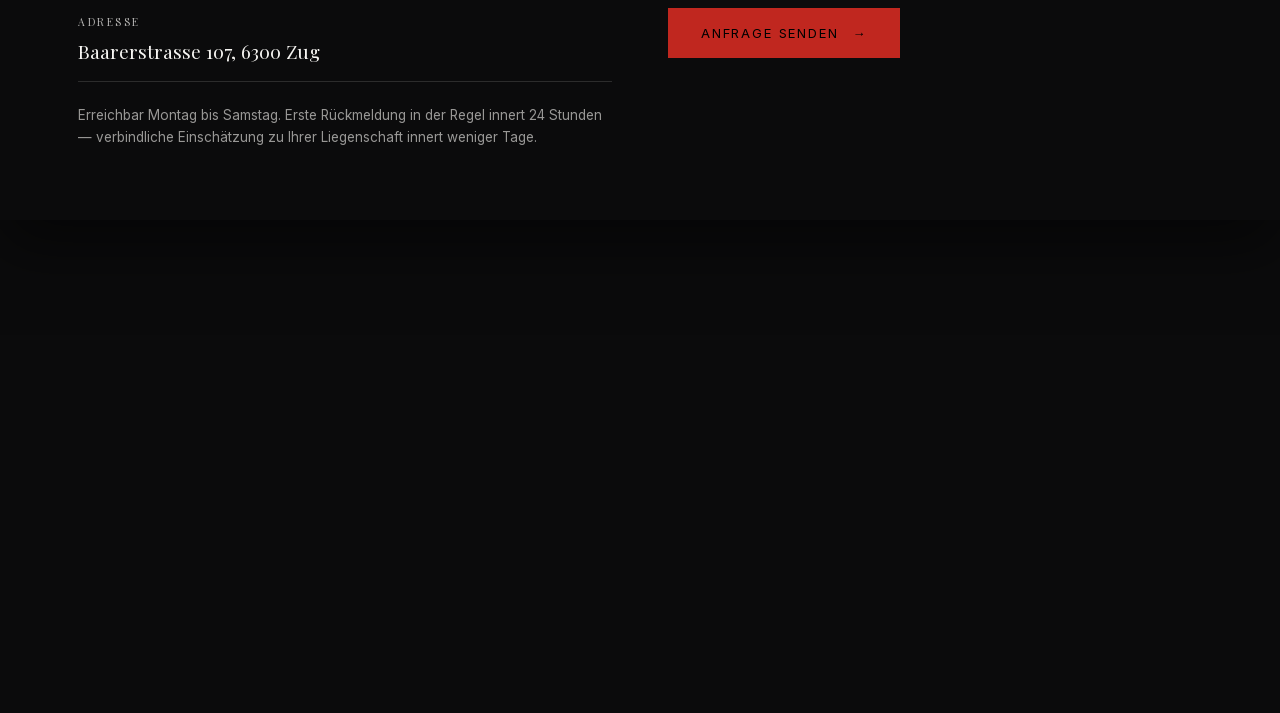
==== commit e0069857: "Portraitspalte auf 300px, Bildhoehe wie zuvor" ====
--- a/index.html
+++ b/index.html
@@ -560,8 +560,8 @@
     <div class="ueber-grid">
       <div class="portrait mit-bild">
         <picture>
-          <source type="image/webp" srcset="assets/brand/kaito-440.webp 440w, assets/brand/kaito-880.webp 880w" sizes="(max-width: 900px) 100vw, 360px">
-          <img src="assets/brand/kaito-440.jpg" srcset="assets/brand/kaito-440.jpg 440w, assets/brand/kaito-880.jpg 880w" sizes="(max-width: 900px) 100vw, 360px" width="440" height="660" loading="lazy" decoding="async" alt="Kaito Weingart, Inhaber der Kuroiwa Real Estate AG">
+          <source type="image/webp" srcset="assets/brand/kaito-440.webp 440w, assets/brand/kaito-880.webp 880w" sizes="(max-width: 900px) 100vw, 300px">
+          <img src="assets/brand/kaito-440.jpg" srcset="assets/brand/kaito-440.jpg 440w, assets/brand/kaito-880.jpg 880w" sizes="(max-width: 900px) 100vw, 300px" width="440" height="660" loading="lazy" decoding="async" alt="Kaito Weingart, Inhaber der Kuroiwa Real Estate AG">
         </picture>
         <span class="bild-marke" aria-hidden="true">
           <img src="assets/brand/kuroiwa-wort-ink.png" alt="" width="520" height="97">
--- a/assets/site.css
+++ b/assets/site.css
@@ -177,7 +177,7 @@
   .studie:hover .mehr::after { transform: translateX(6px); }
 
   /* ---------- Über ---------- */
-  .ueber-grid { display: grid; grid-template-columns: 360px 1fr; gap: 76px; align-items: center; }
+  .ueber-grid { display: grid; grid-template-columns: 300px 1fr; gap: 76px; align-items: center; }
   @media (max-width: 900px) { .ueber-grid { grid-template-columns: 1fr; } }
   .portrait { aspect-ratio: 2/3; background: linear-gradient(165deg, #1c1c1f, var(--ink)); display: flex; align-items: center; justify-content: center; position: relative; overflow: hidden; }
   .portrait::after { content: '黒岩'; position: absolute; top: 18px; right: 20px; font-family: var(--serif); color: rgba(246,245,242,.14); font-size: 21px; letter-spacing: .2em; }
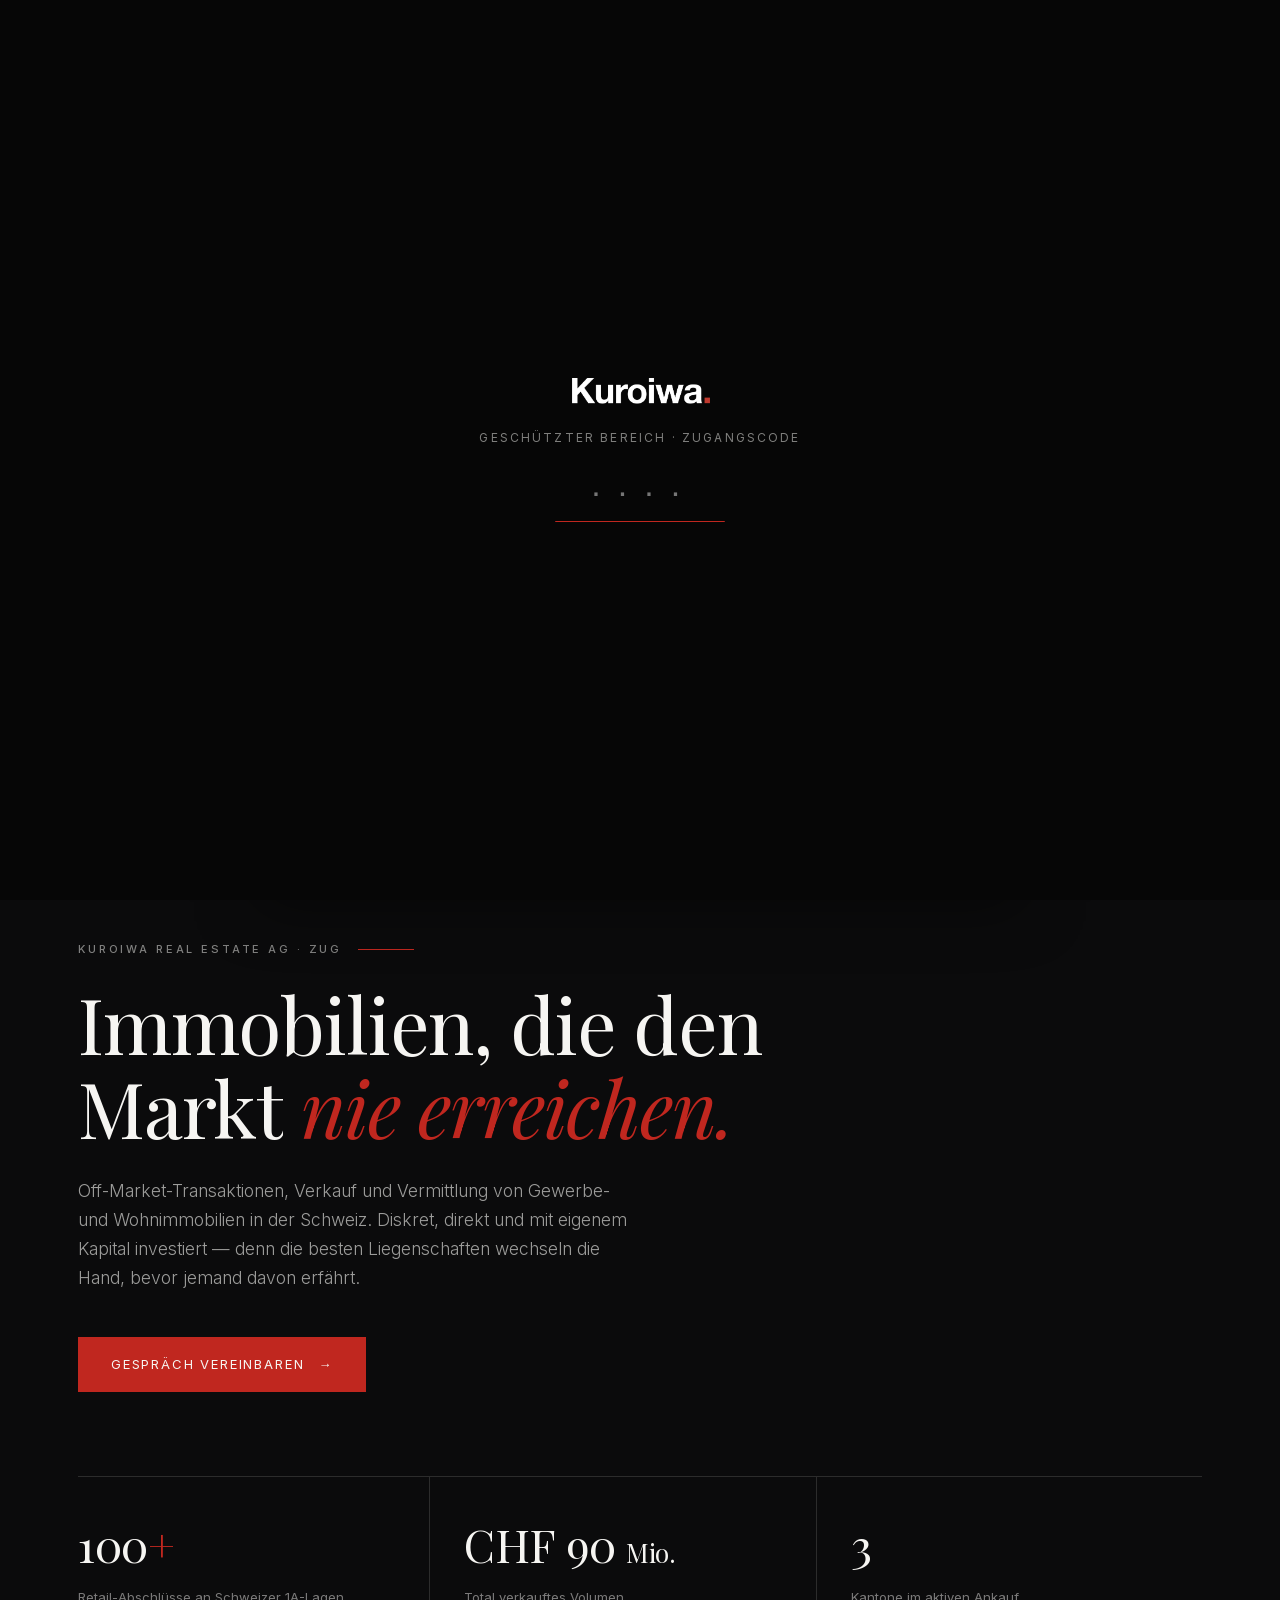
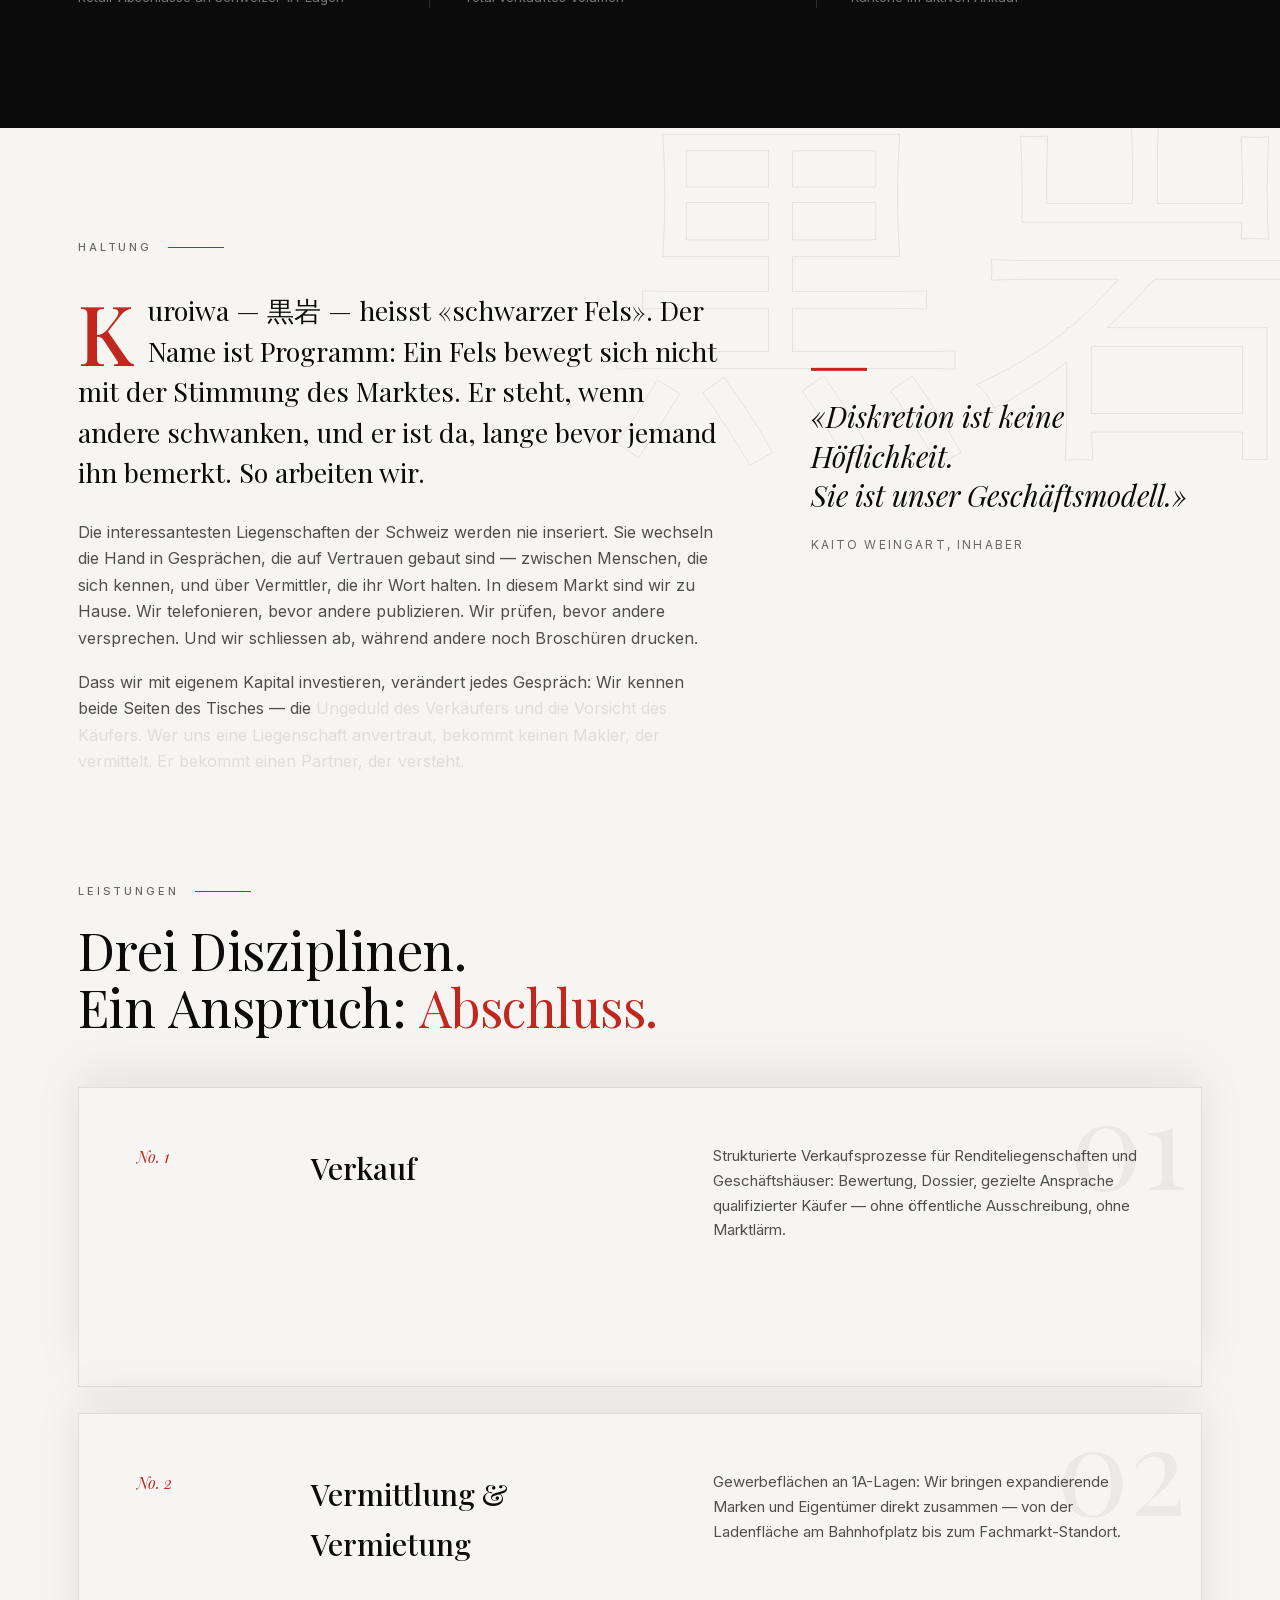
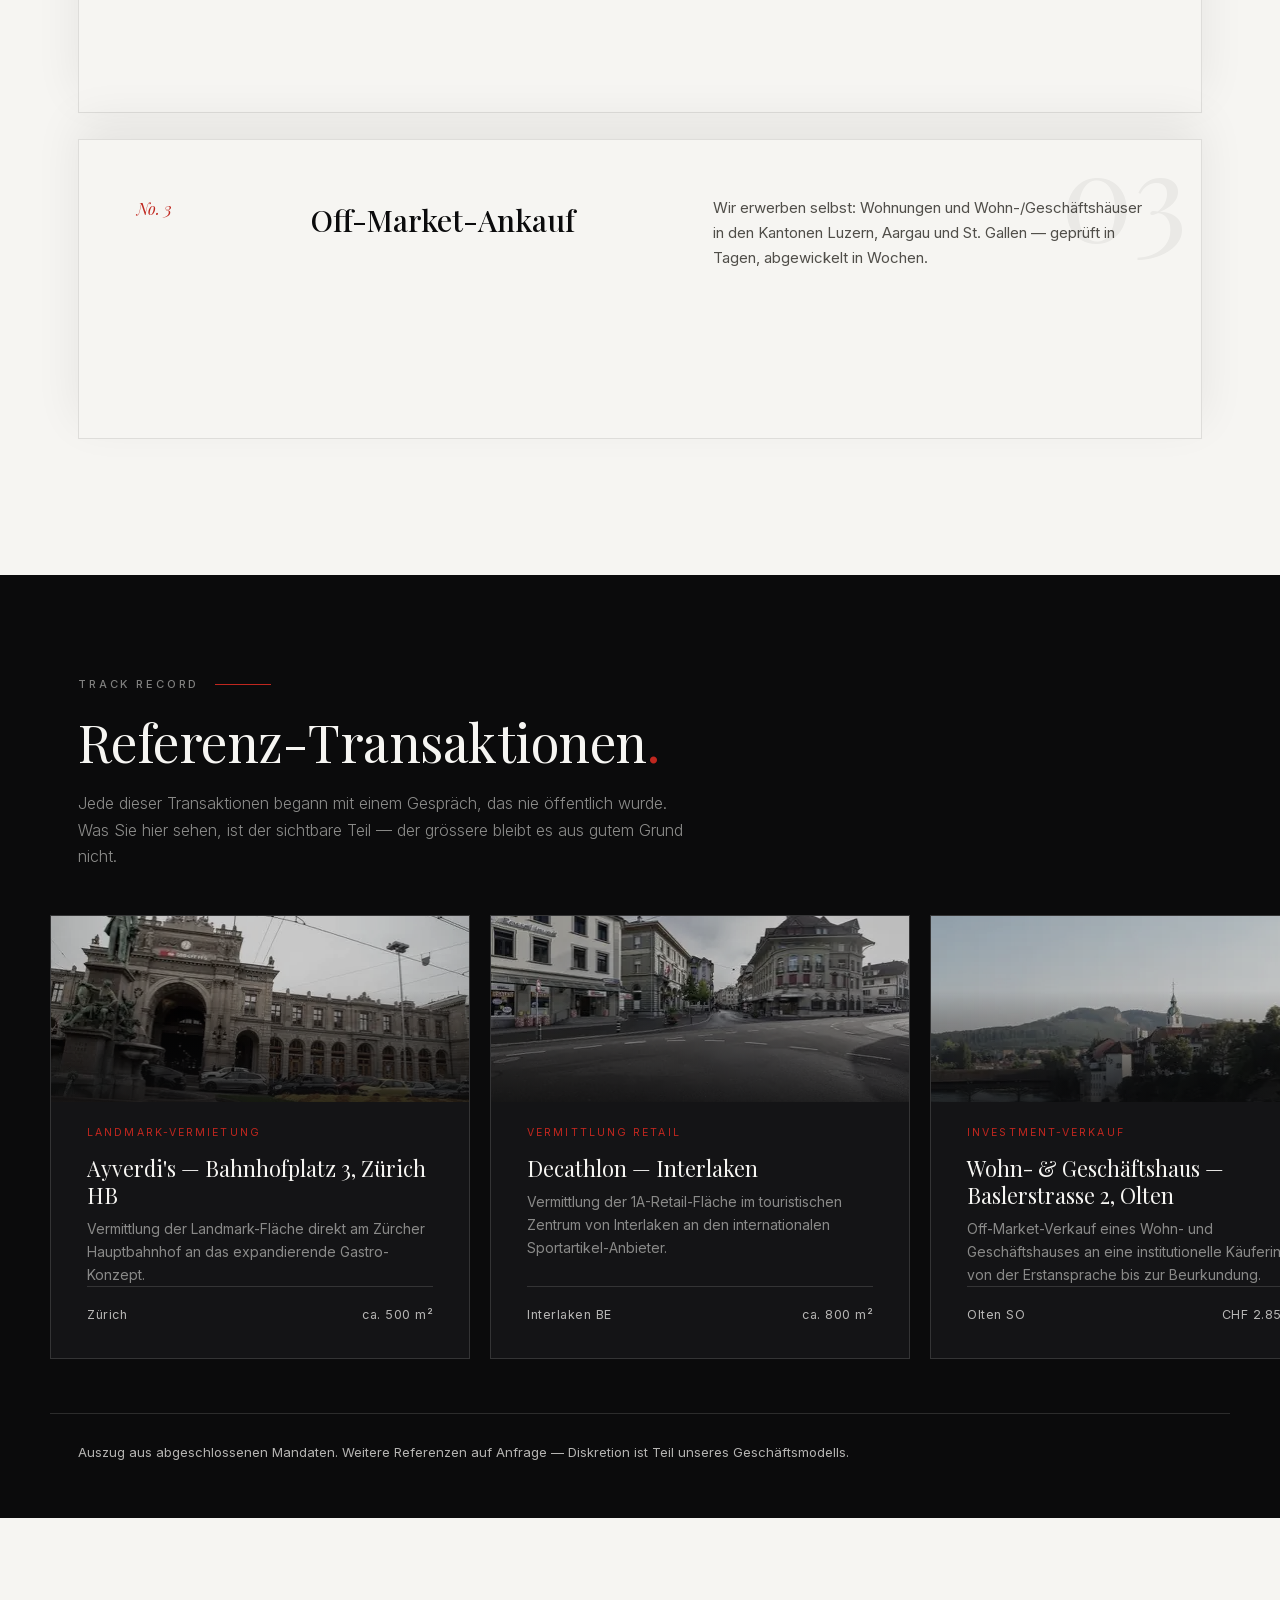
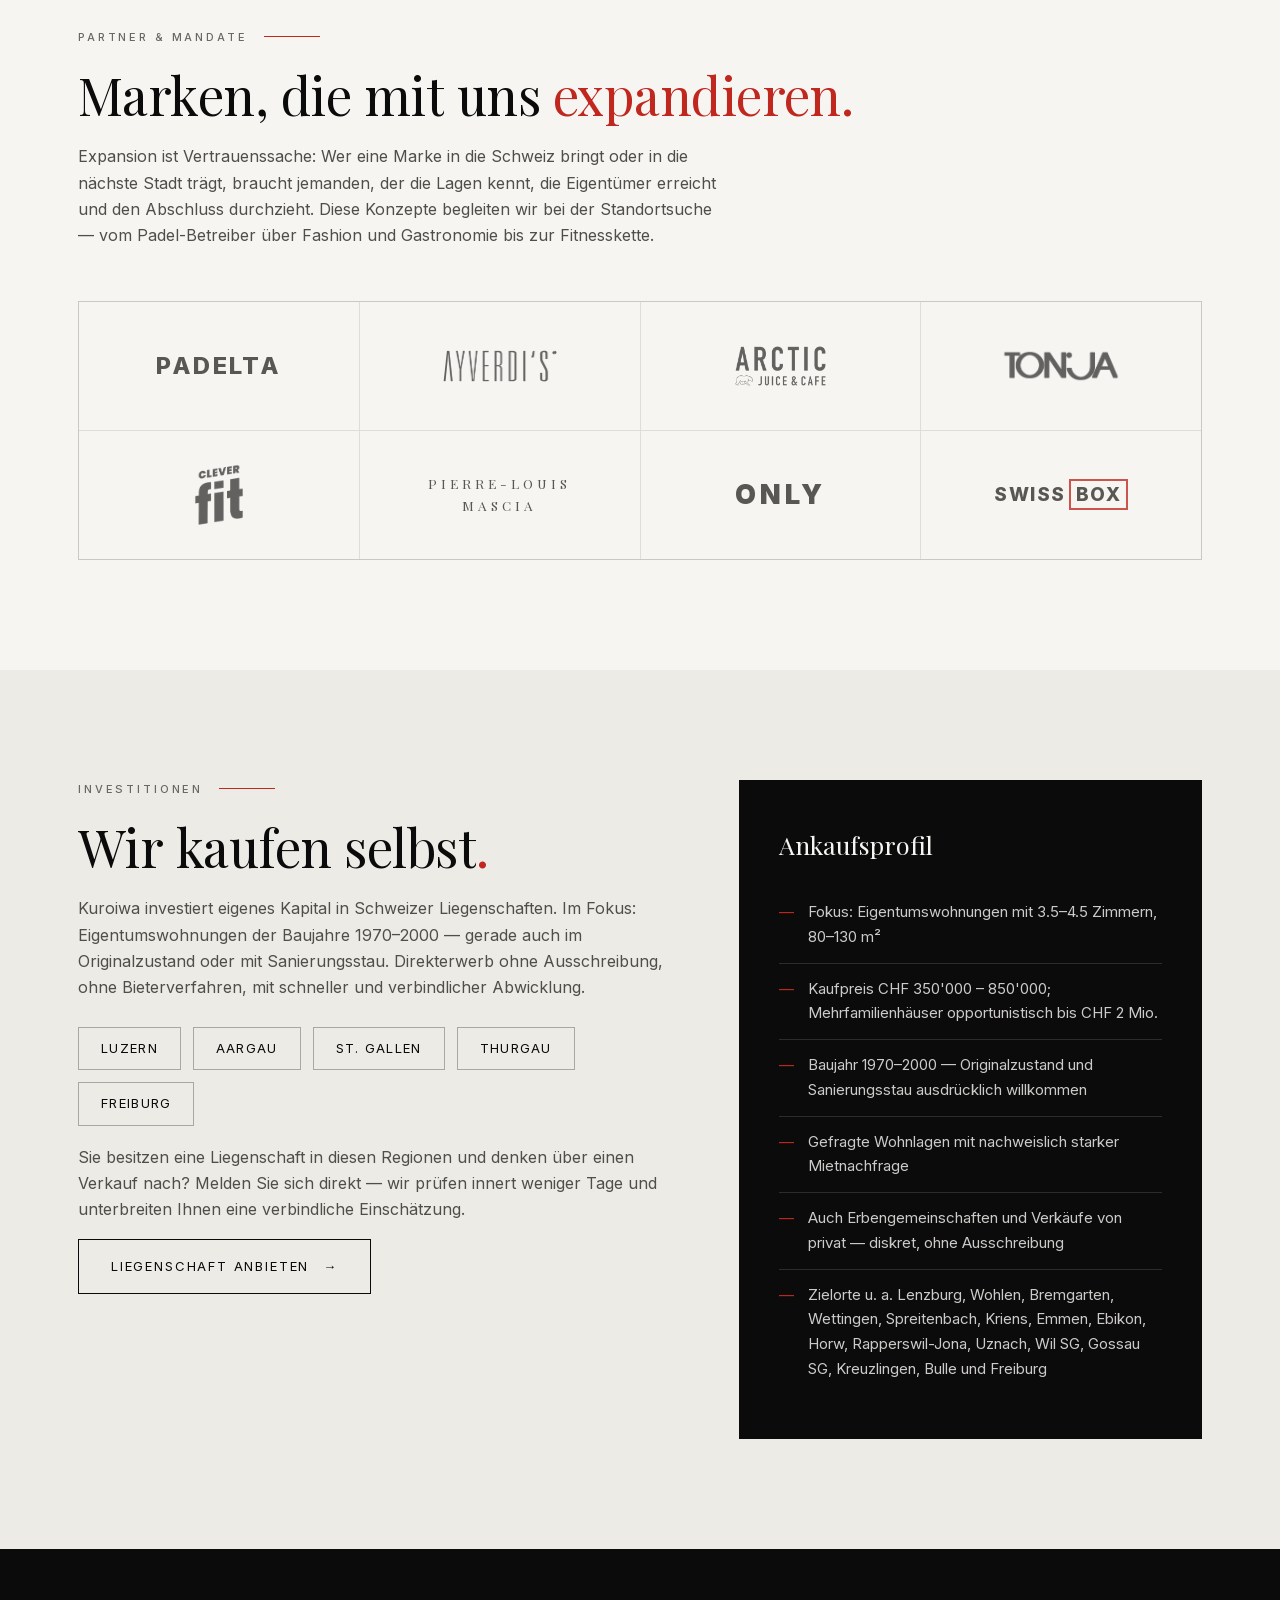
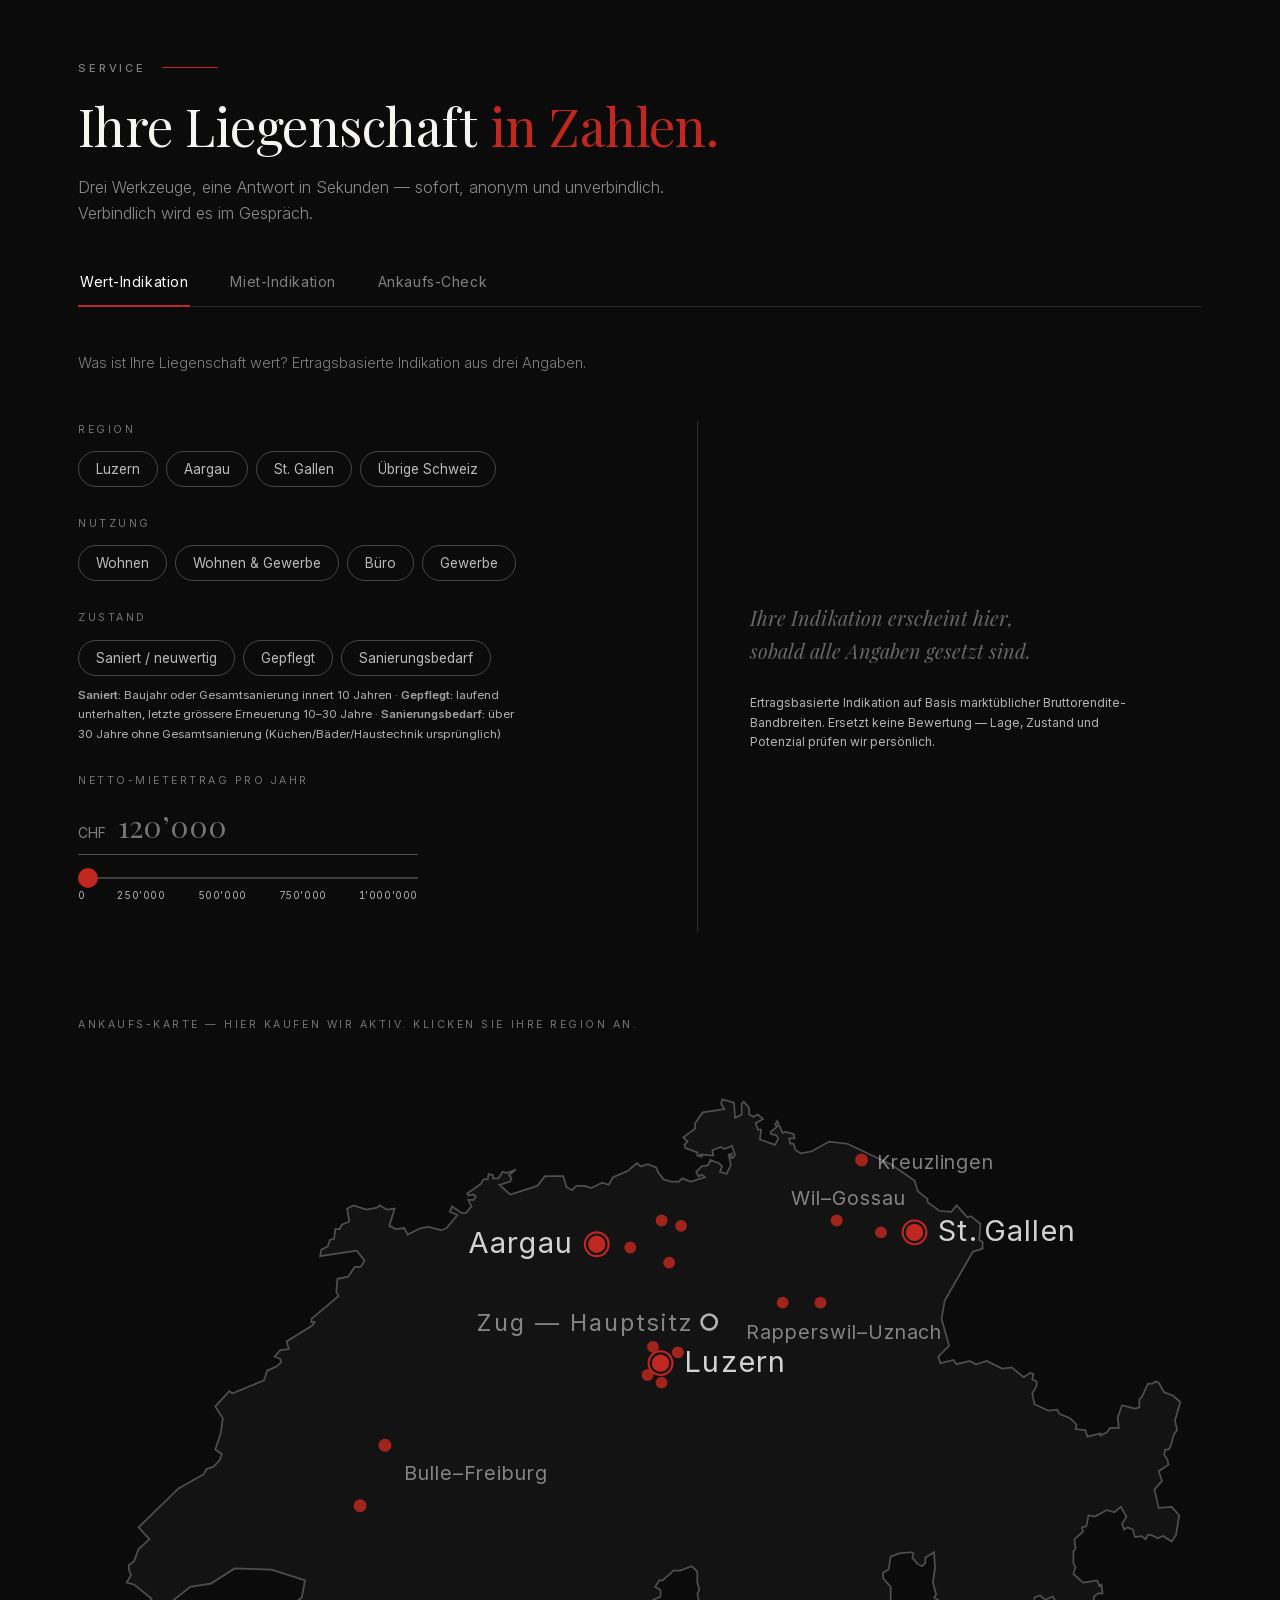
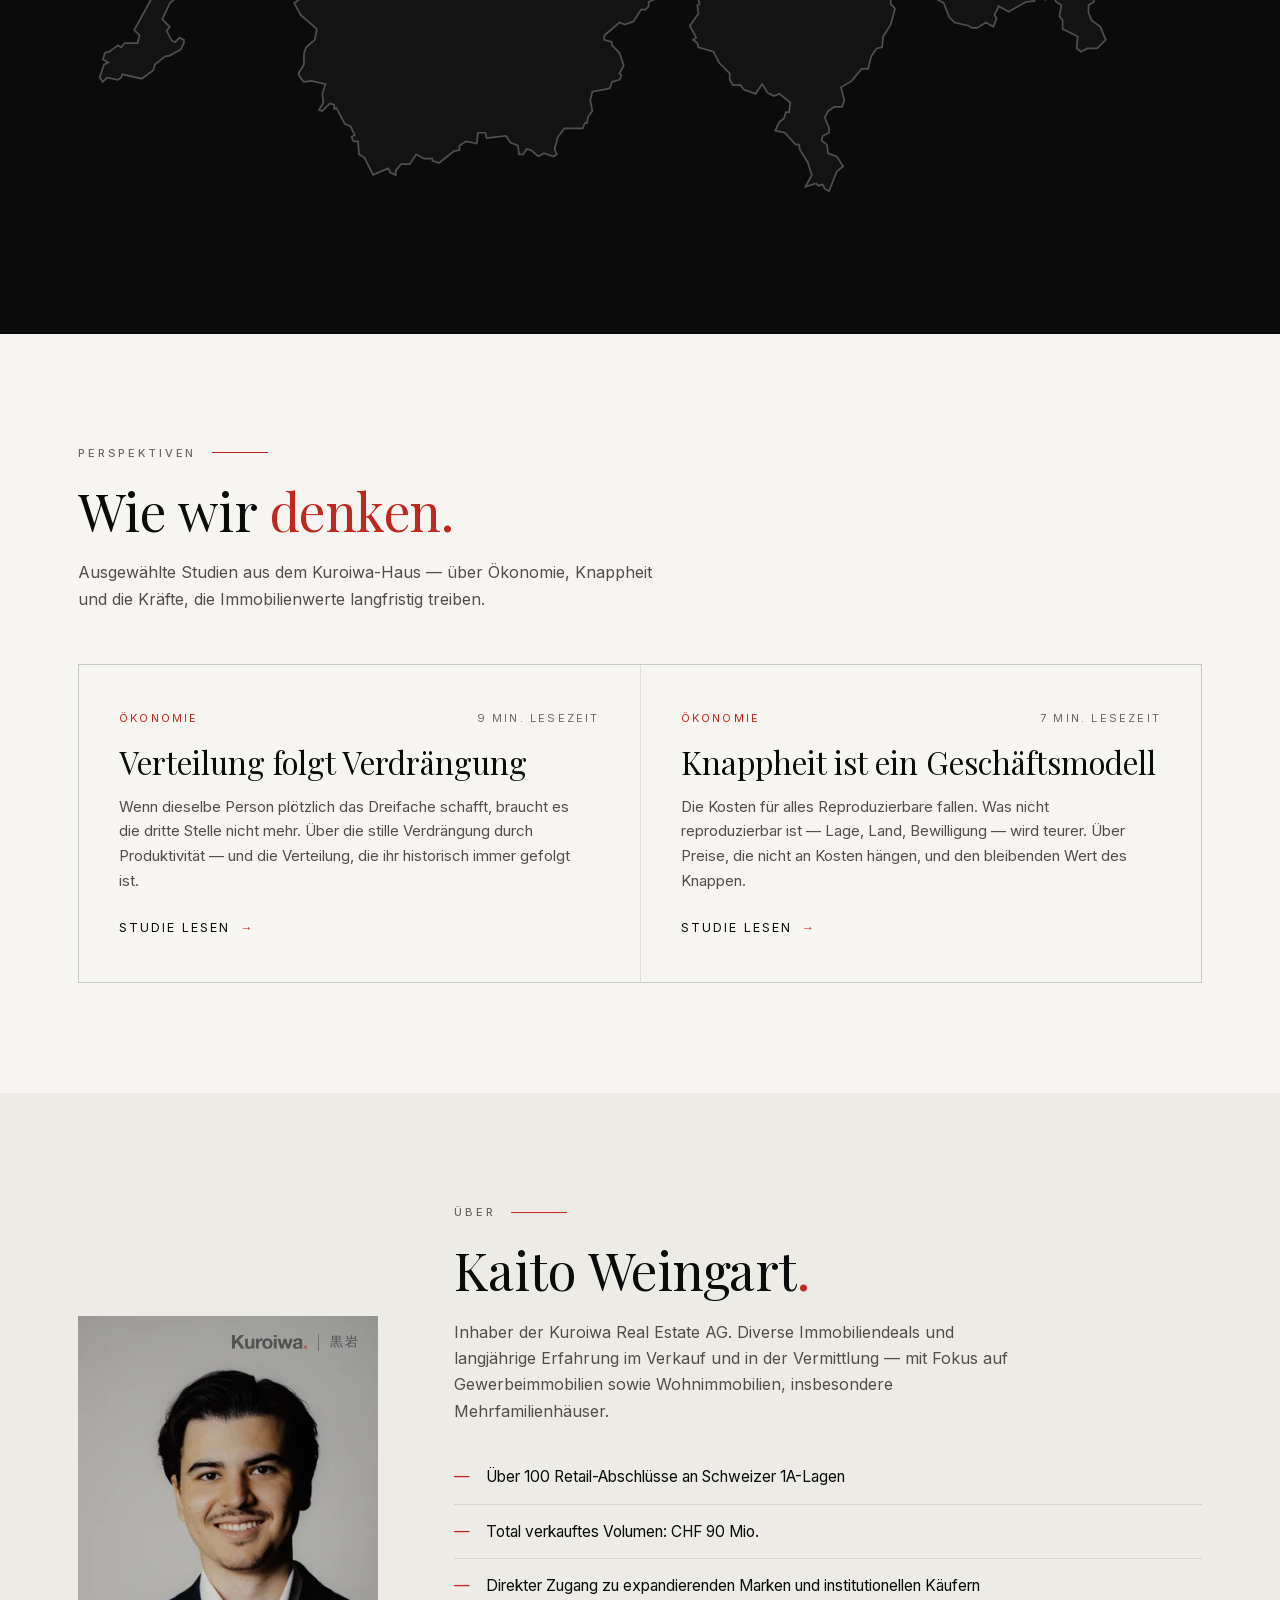
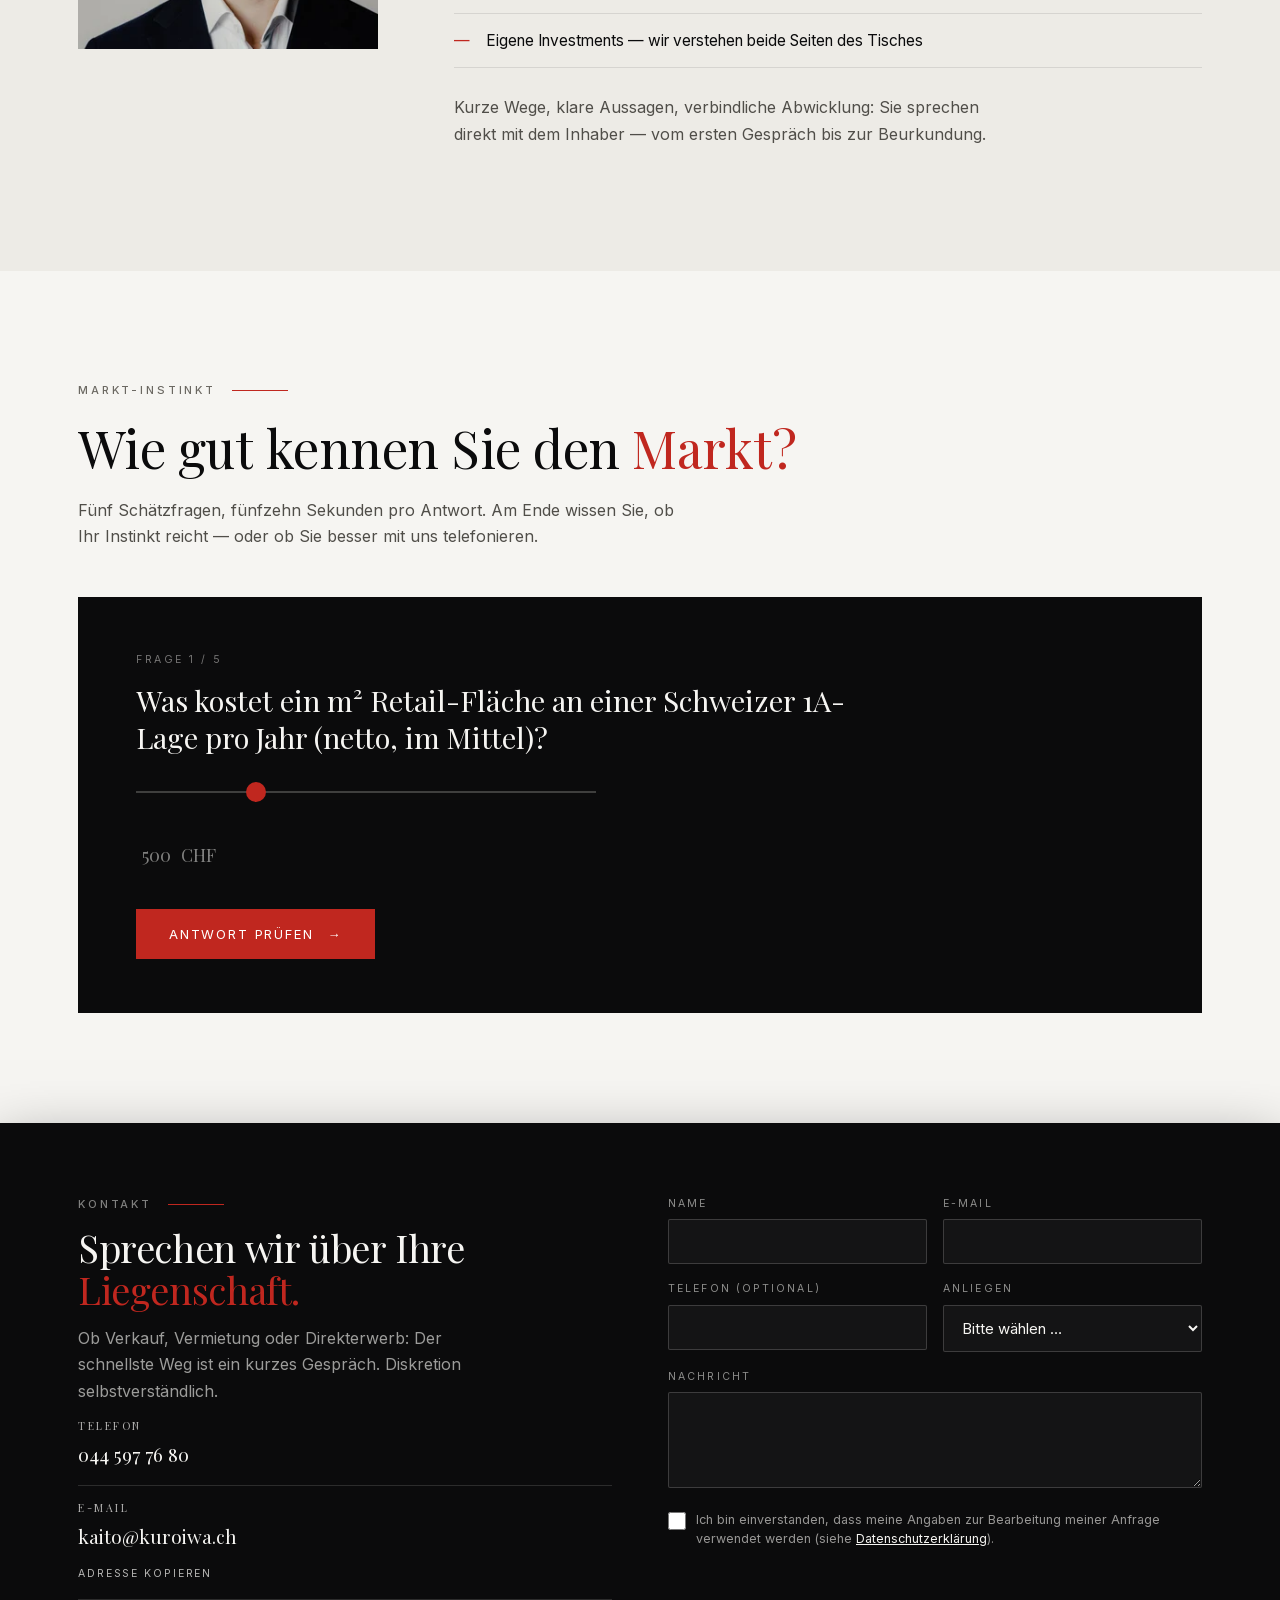
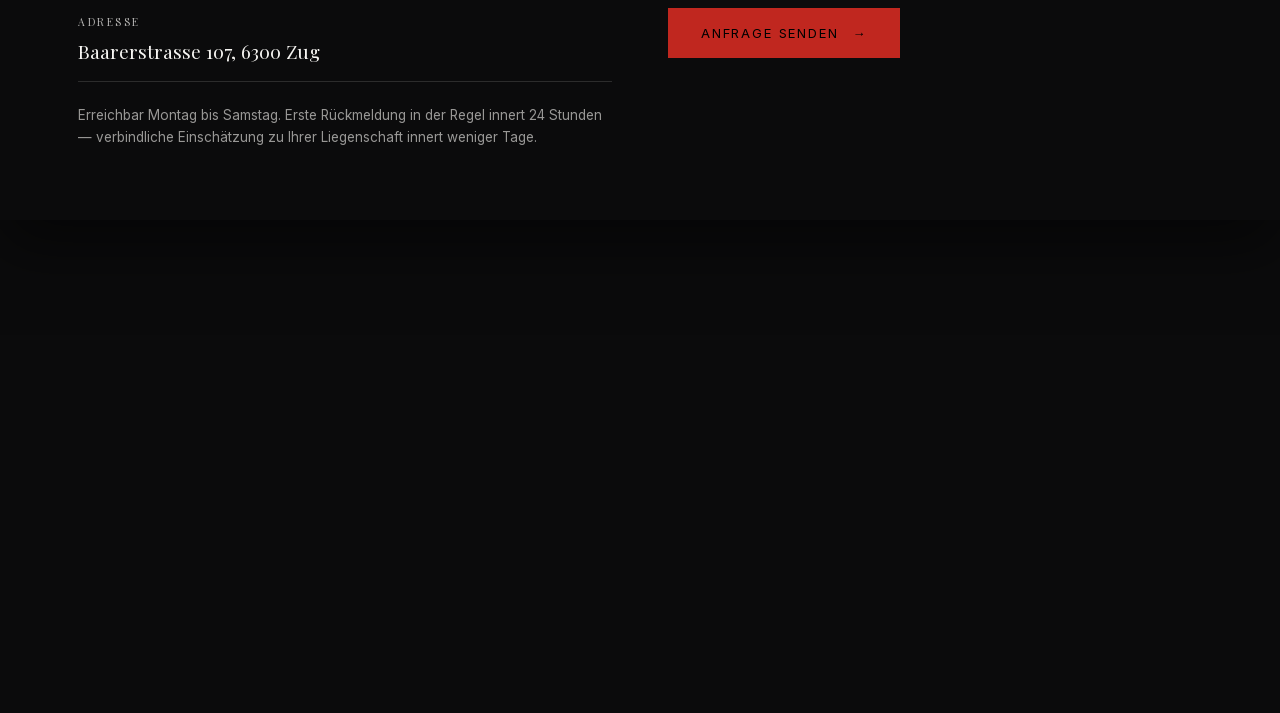
==== commit cc36d6a1: "Portrait auf 9:10 enger ans Motiv, kompaktere Bildflaeche" ====
--- a/index.html
+++ b/index.html
@@ -560,8 +560,8 @@
     <div class="ueber-grid">
       <div class="portrait mit-bild">
         <picture>
-          <source type="image/webp" srcset="assets/brand/kaito-440.webp 440w, assets/brand/kaito-880.webp 880w" sizes="(max-width: 900px) 100vw, 300px">
-          <img src="assets/brand/kaito-440.jpg" srcset="assets/brand/kaito-440.jpg 440w, assets/brand/kaito-880.jpg 880w" sizes="(max-width: 900px) 100vw, 300px" width="440" height="660" loading="lazy" decoding="async" alt="Kaito Weingart, Inhaber der Kuroiwa Real Estate AG">
+          <source type="image/webp" srcset="assets/brand/kaito-324.webp 324w, assets/brand/kaito-648.webp 648w" sizes="(max-width: 900px) 100vw, 300px">
+          <img src="assets/brand/kaito-324.jpg" srcset="assets/brand/kaito-324.jpg 324w, assets/brand/kaito-648.jpg 648w" sizes="(max-width: 900px) 100vw, 300px" width="324" height="360" loading="lazy" decoding="async" alt="Kaito Weingart, Inhaber der Kuroiwa Real Estate AG">
         </picture>
         <span class="bild-marke" aria-hidden="true">
           <img src="assets/brand/kuroiwa-wort-ink.png" alt="" width="520" height="97">
--- a/assets/site.css
+++ b/assets/site.css
@@ -179,15 +179,15 @@
   /* ---------- Über ---------- */
   .ueber-grid { display: grid; grid-template-columns: 300px 1fr; gap: 76px; align-items: center; }
   @media (max-width: 900px) { .ueber-grid { grid-template-columns: 1fr; } }
-  .portrait { aspect-ratio: 2/3; background: linear-gradient(165deg, #1c1c1f, var(--ink)); display: flex; align-items: center; justify-content: center; position: relative; overflow: hidden; }
+  .portrait { aspect-ratio: 9/10; background: linear-gradient(165deg, #1c1c1f, var(--ink)); display: flex; align-items: center; justify-content: center; position: relative; overflow: hidden; }
   .portrait::after { content: '黒岩'; position: absolute; top: 18px; right: 20px; font-family: var(--serif); color: rgba(246,245,242,.14); font-size: 21px; letter-spacing: .2em; }
   .portrait > picture, .portrait > picture img { position: absolute; inset: 0; width: 100%; height: 100%; display: block; object-fit: cover; }
   .portrait.mit-bild { background: var(--paper2); }
   .portrait.mit-bild::after { content: none; }
   .bild-marke { position: absolute; top: 18px; right: 18px; z-index: 2; display: flex; align-items: center; gap: 11px; }
-  .bild-marke img { width: 82px; height: auto; display: block; opacity: .52; }
+  .bild-marke img { width: 76px; height: auto; display: block; opacity: .52; }
   .bild-marke .strich { width: 1px; height: 17px; background: rgba(11,11,12,.3); }
-  .bild-marke .kanji { font-family: 'Hiragino Mincho ProN', 'Yu Mincho', Georgia, serif; font-size: 13.5px; letter-spacing: .16em; color: rgba(11,11,12,.55); line-height: 1; }
+  .bild-marke .kanji { font-family: 'Hiragino Mincho ProN', 'Yu Mincho', Georgia, serif; font-size: 12.5px; letter-spacing: .16em; color: rgba(11,11,12,.55); line-height: 1; }
   .ueber p { color: #504e49; margin-bottom: 14px; max-width: 560px; }
   .ueber .punkte { margin: 26px 0; }
   .ueber .punkte div { padding: 14px 0; border-bottom: 1px solid var(--hair); display: flex; gap: 16px; font-size: 15.5px; }
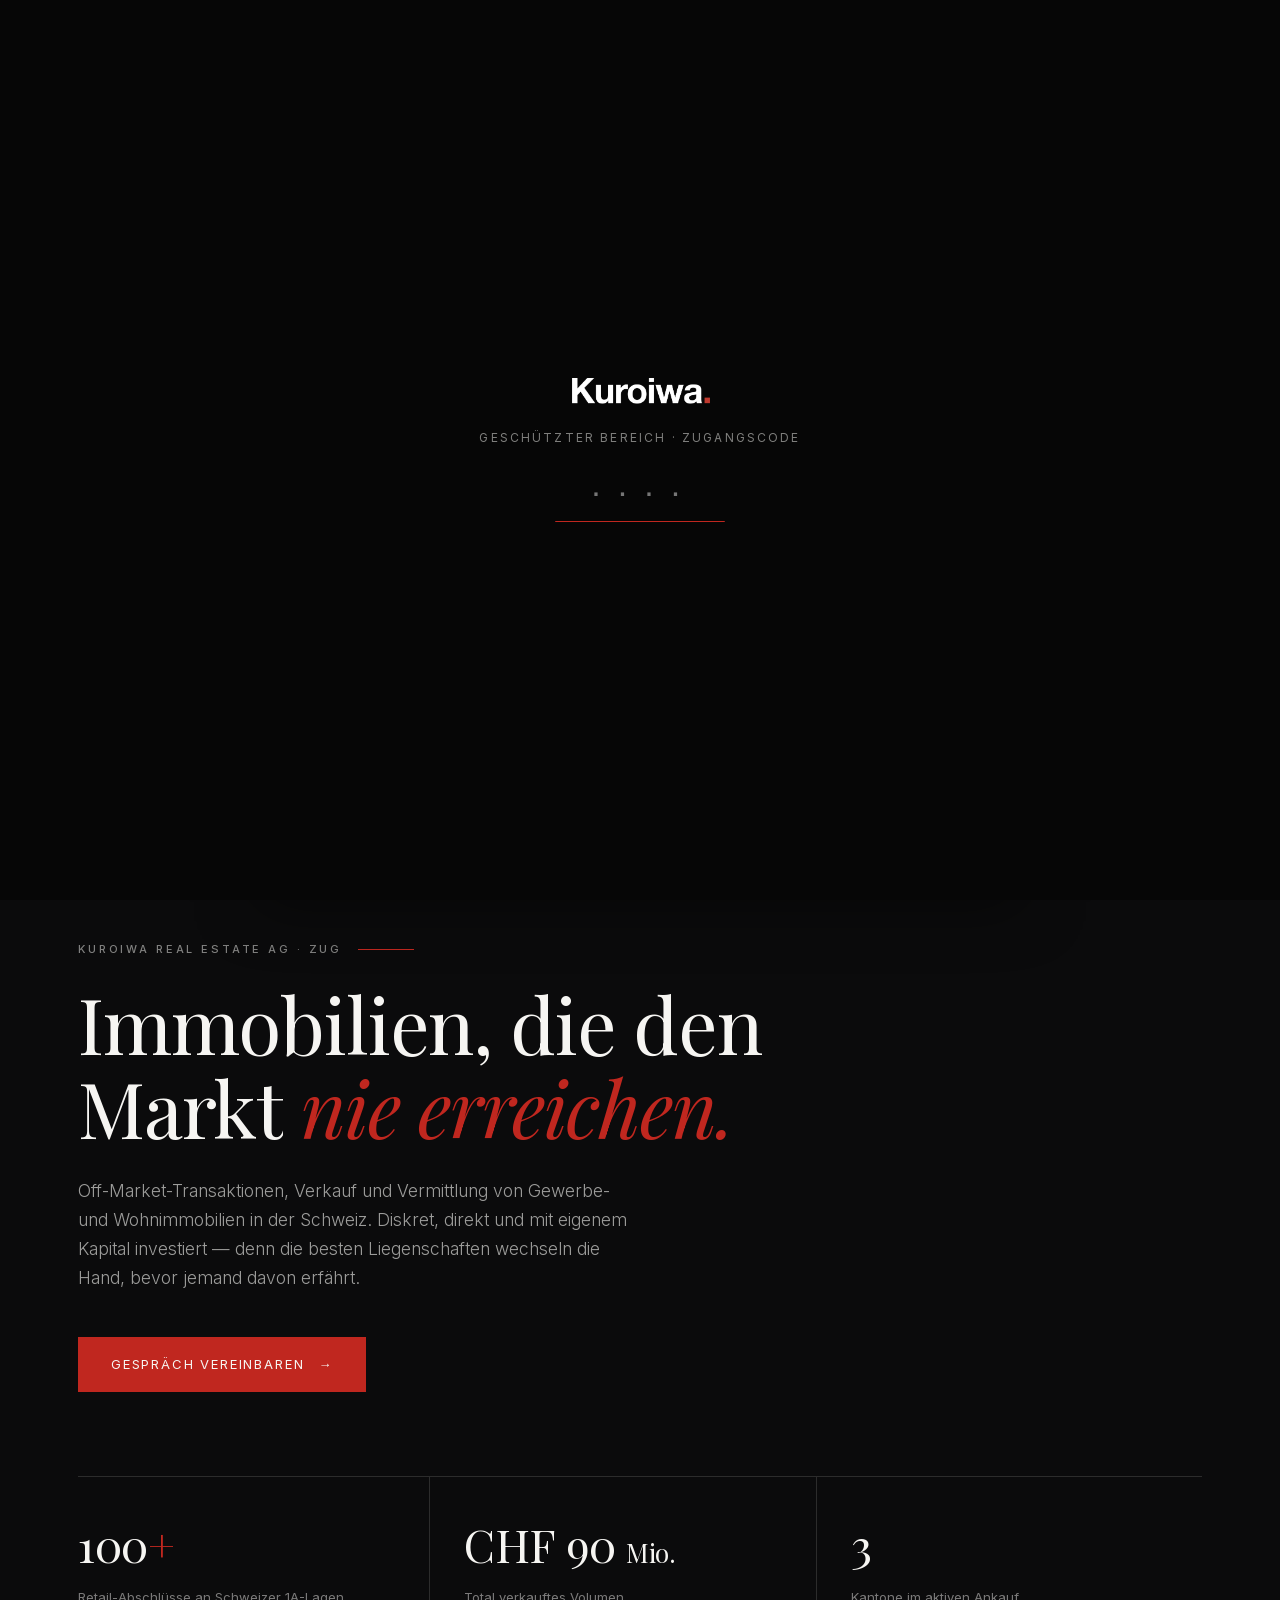
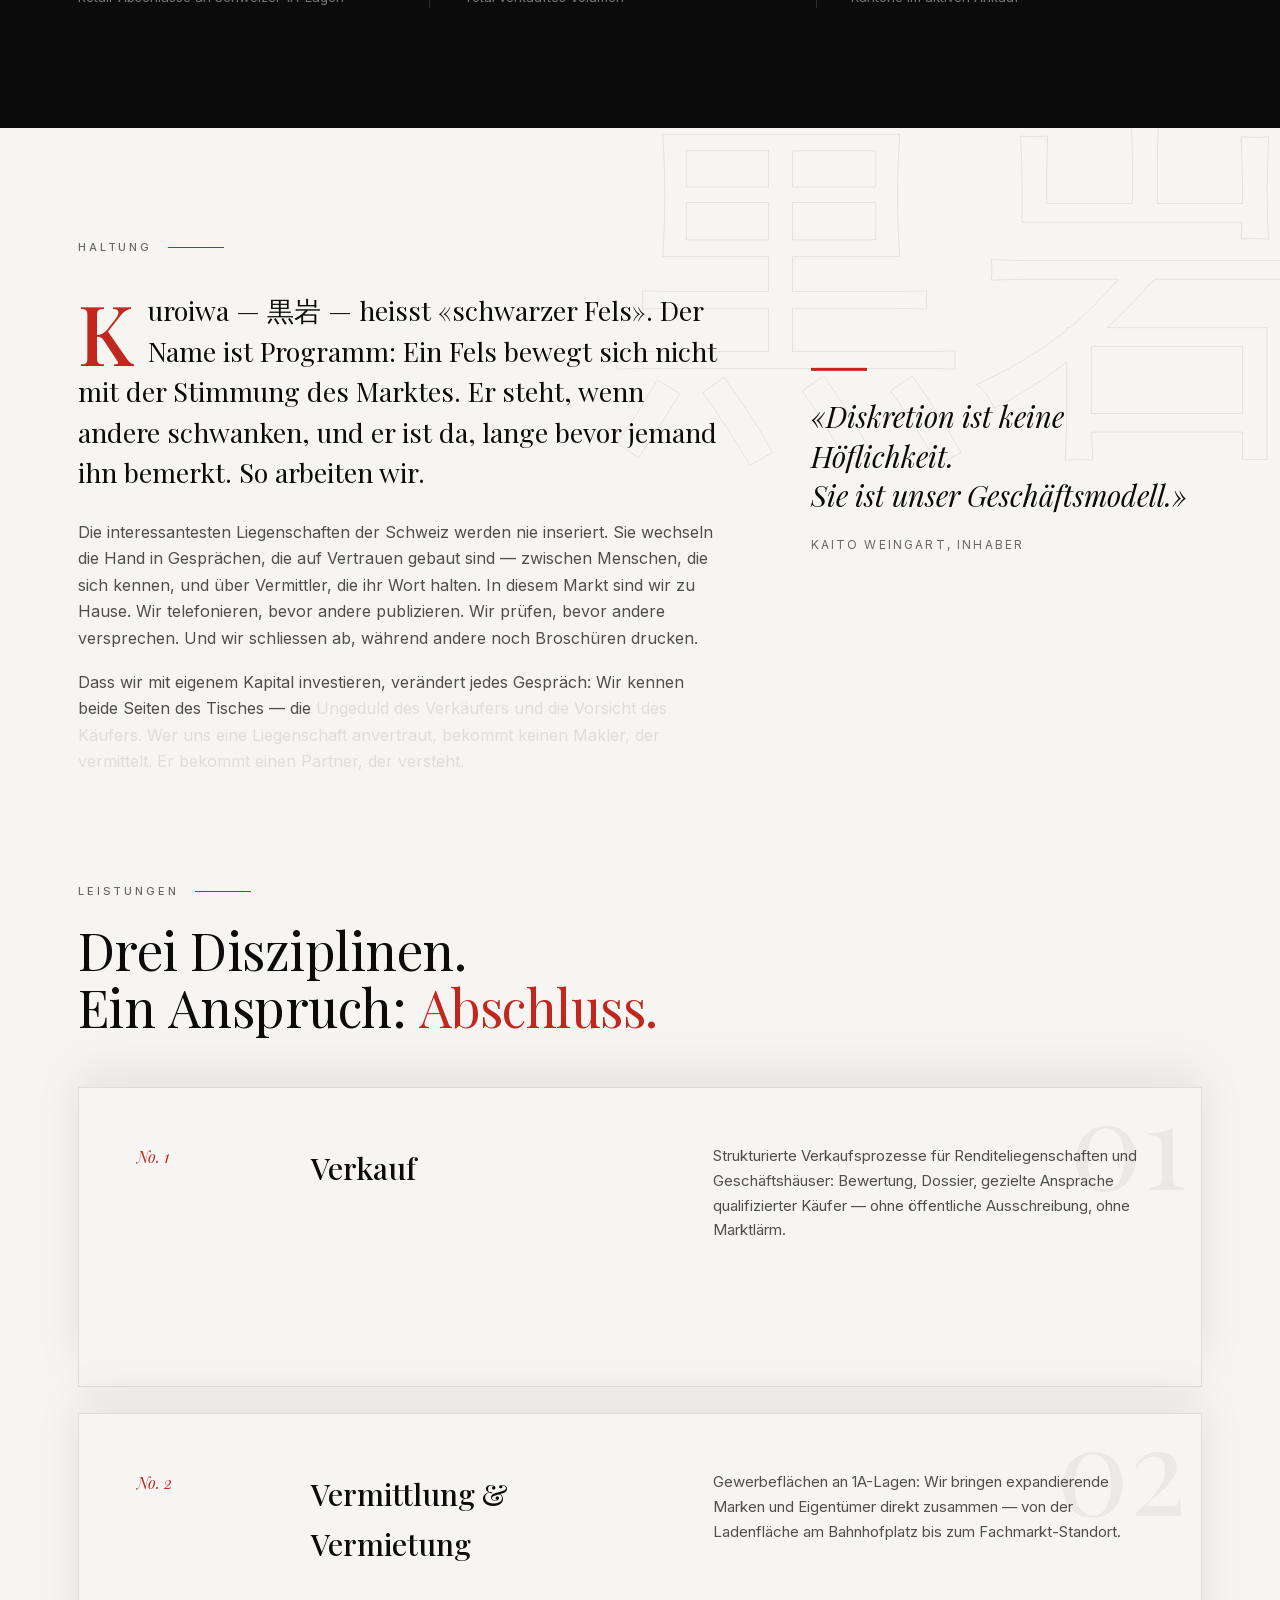
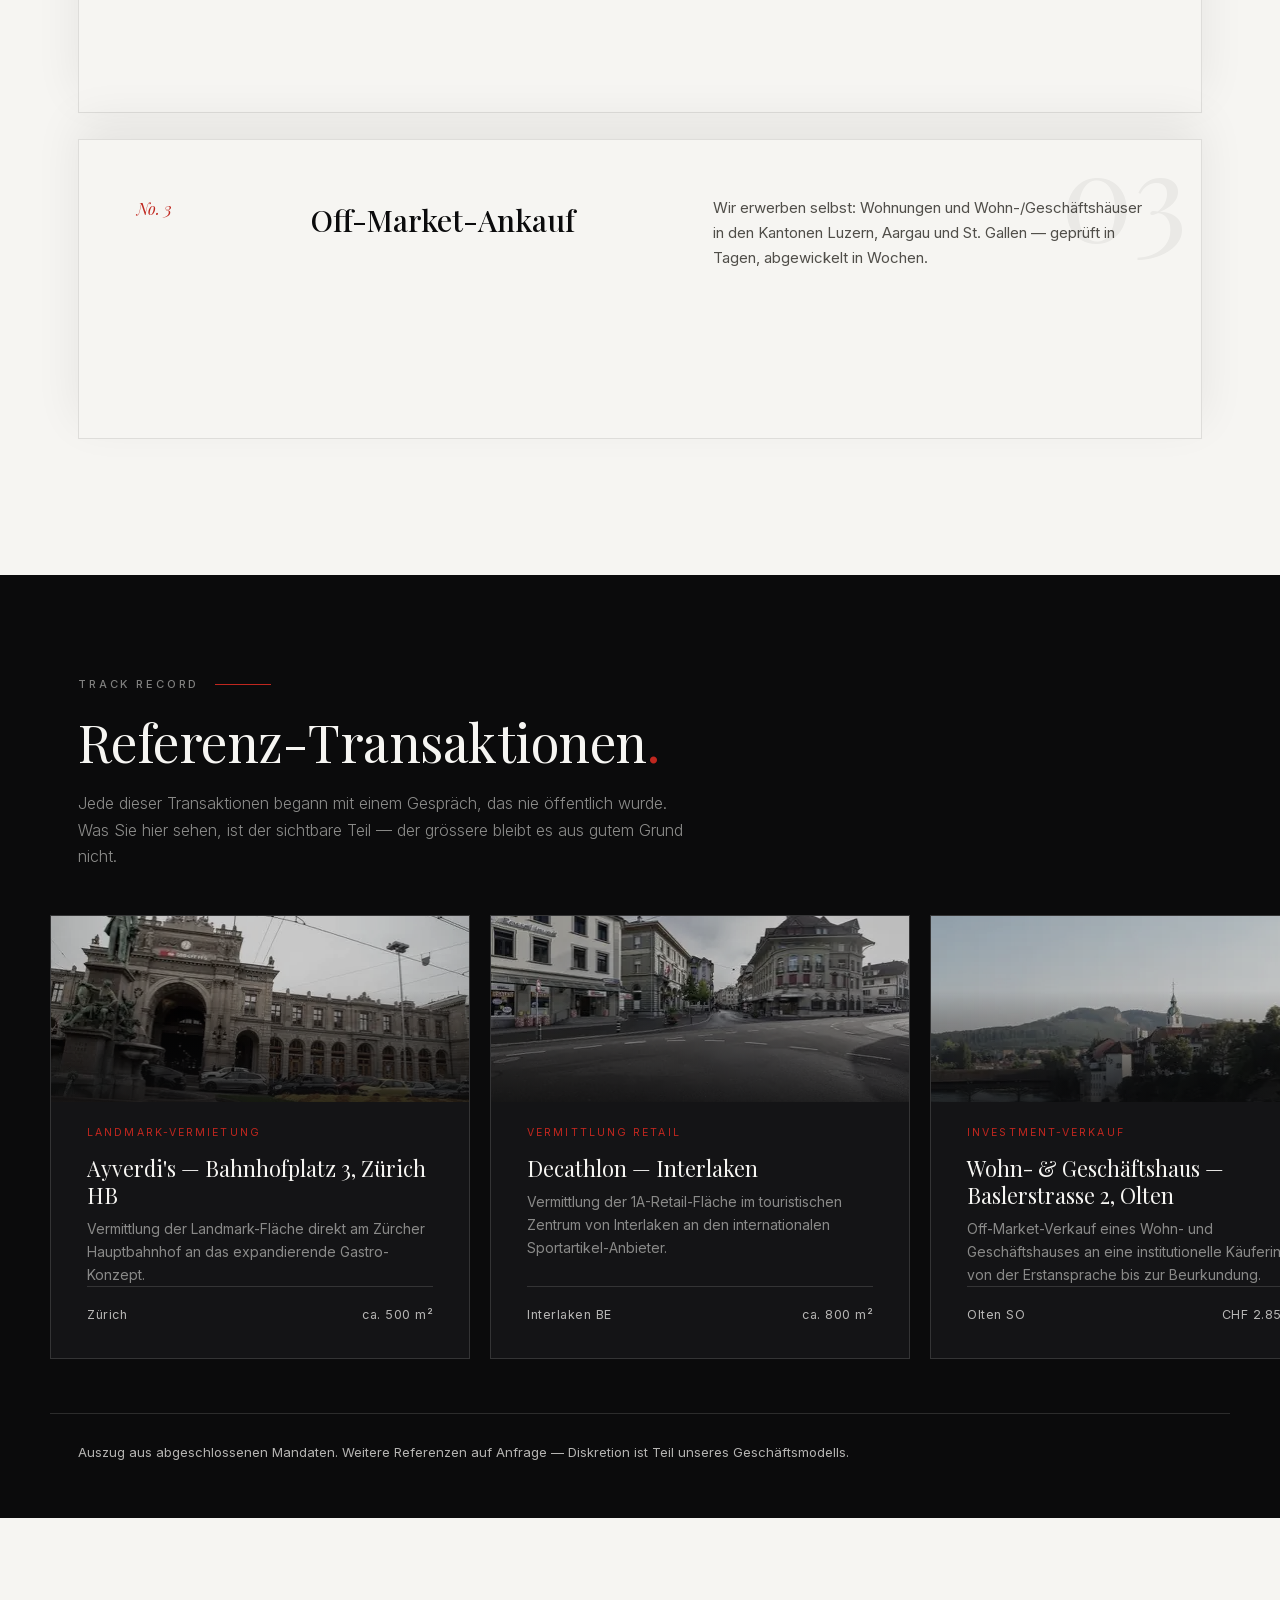
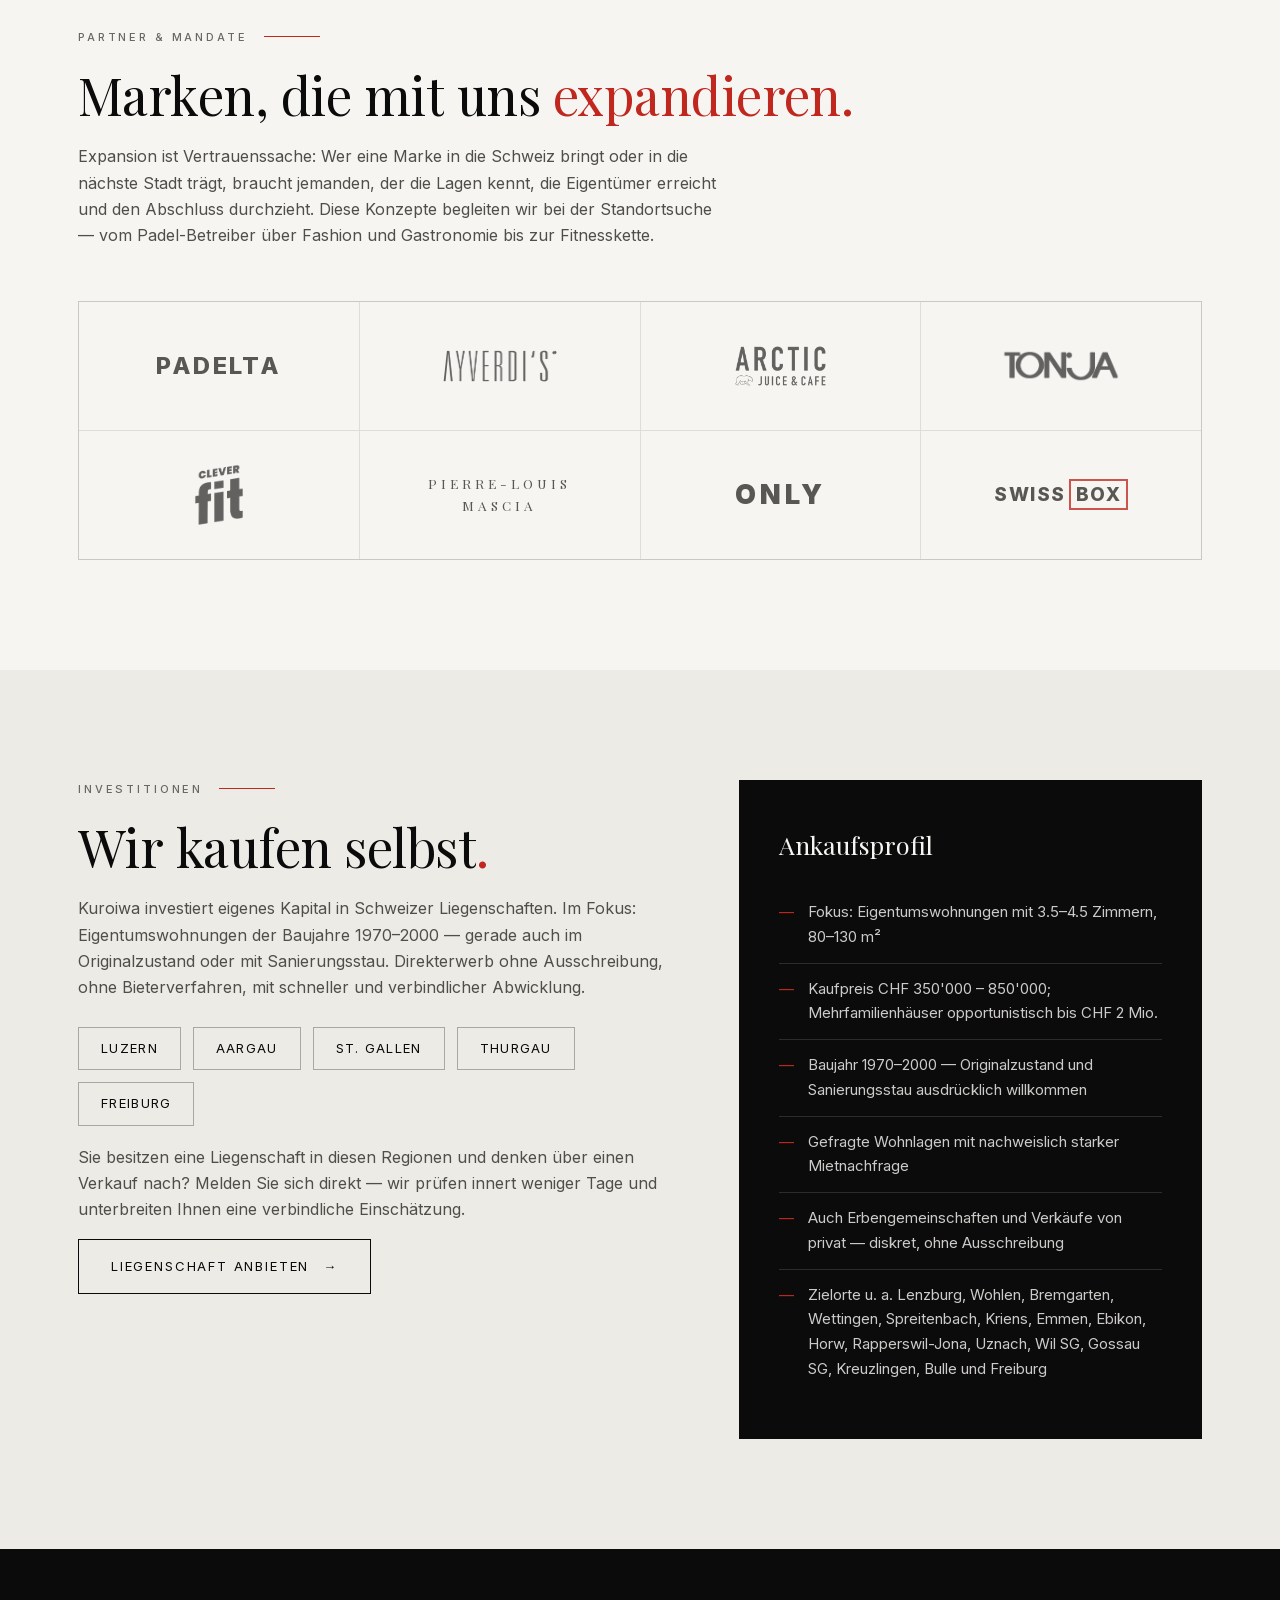
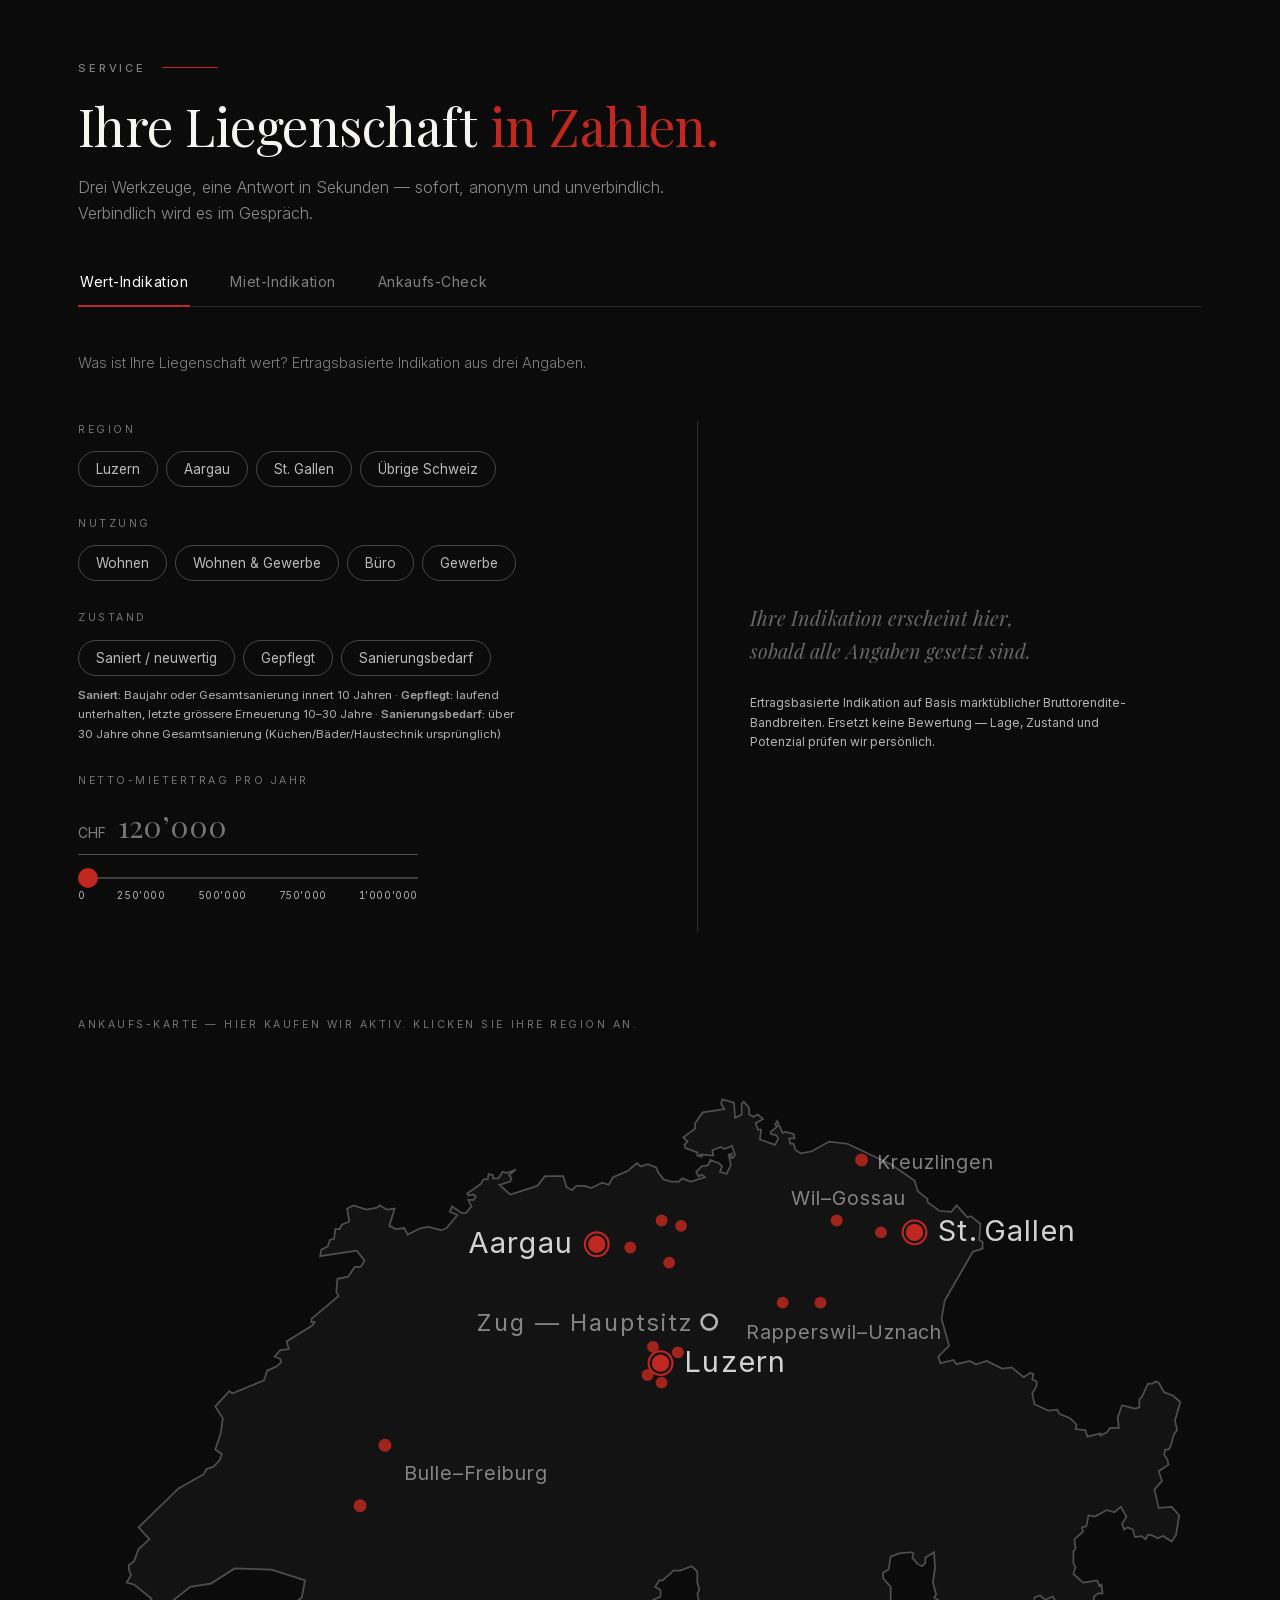
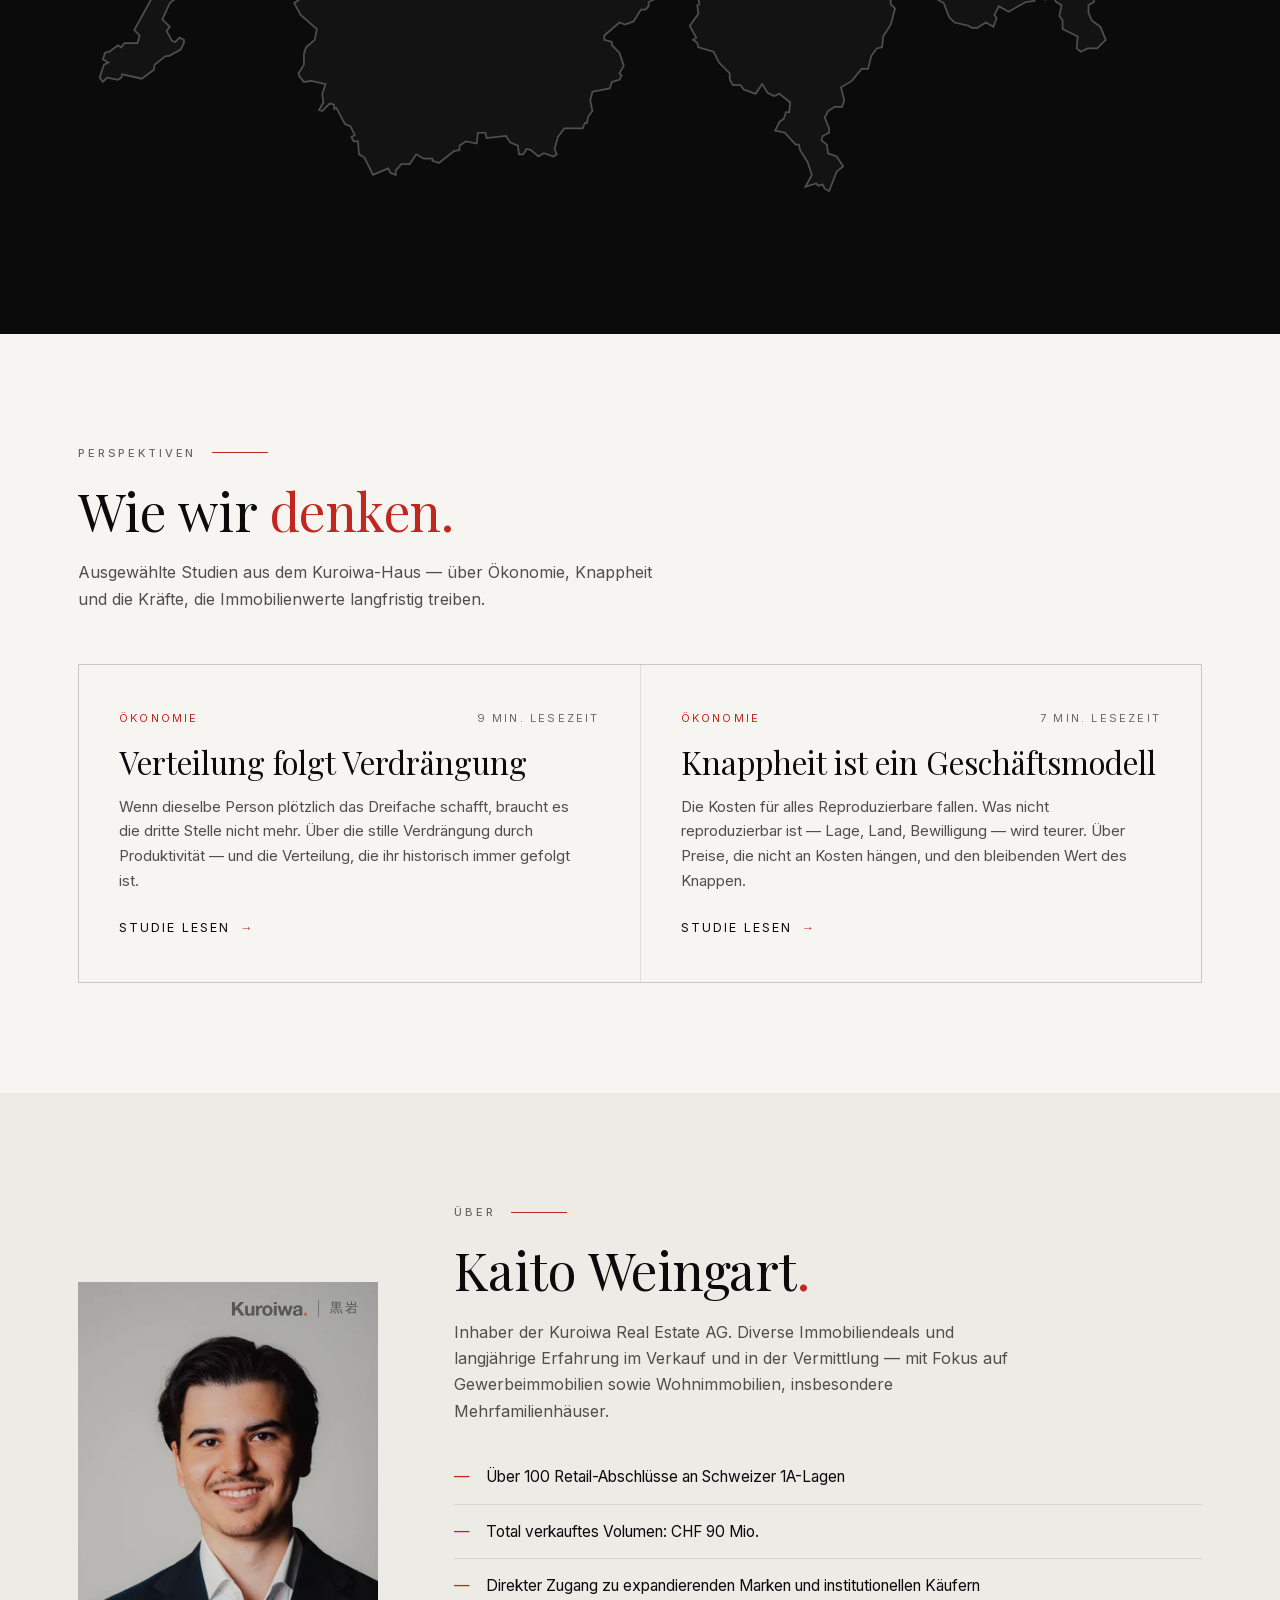
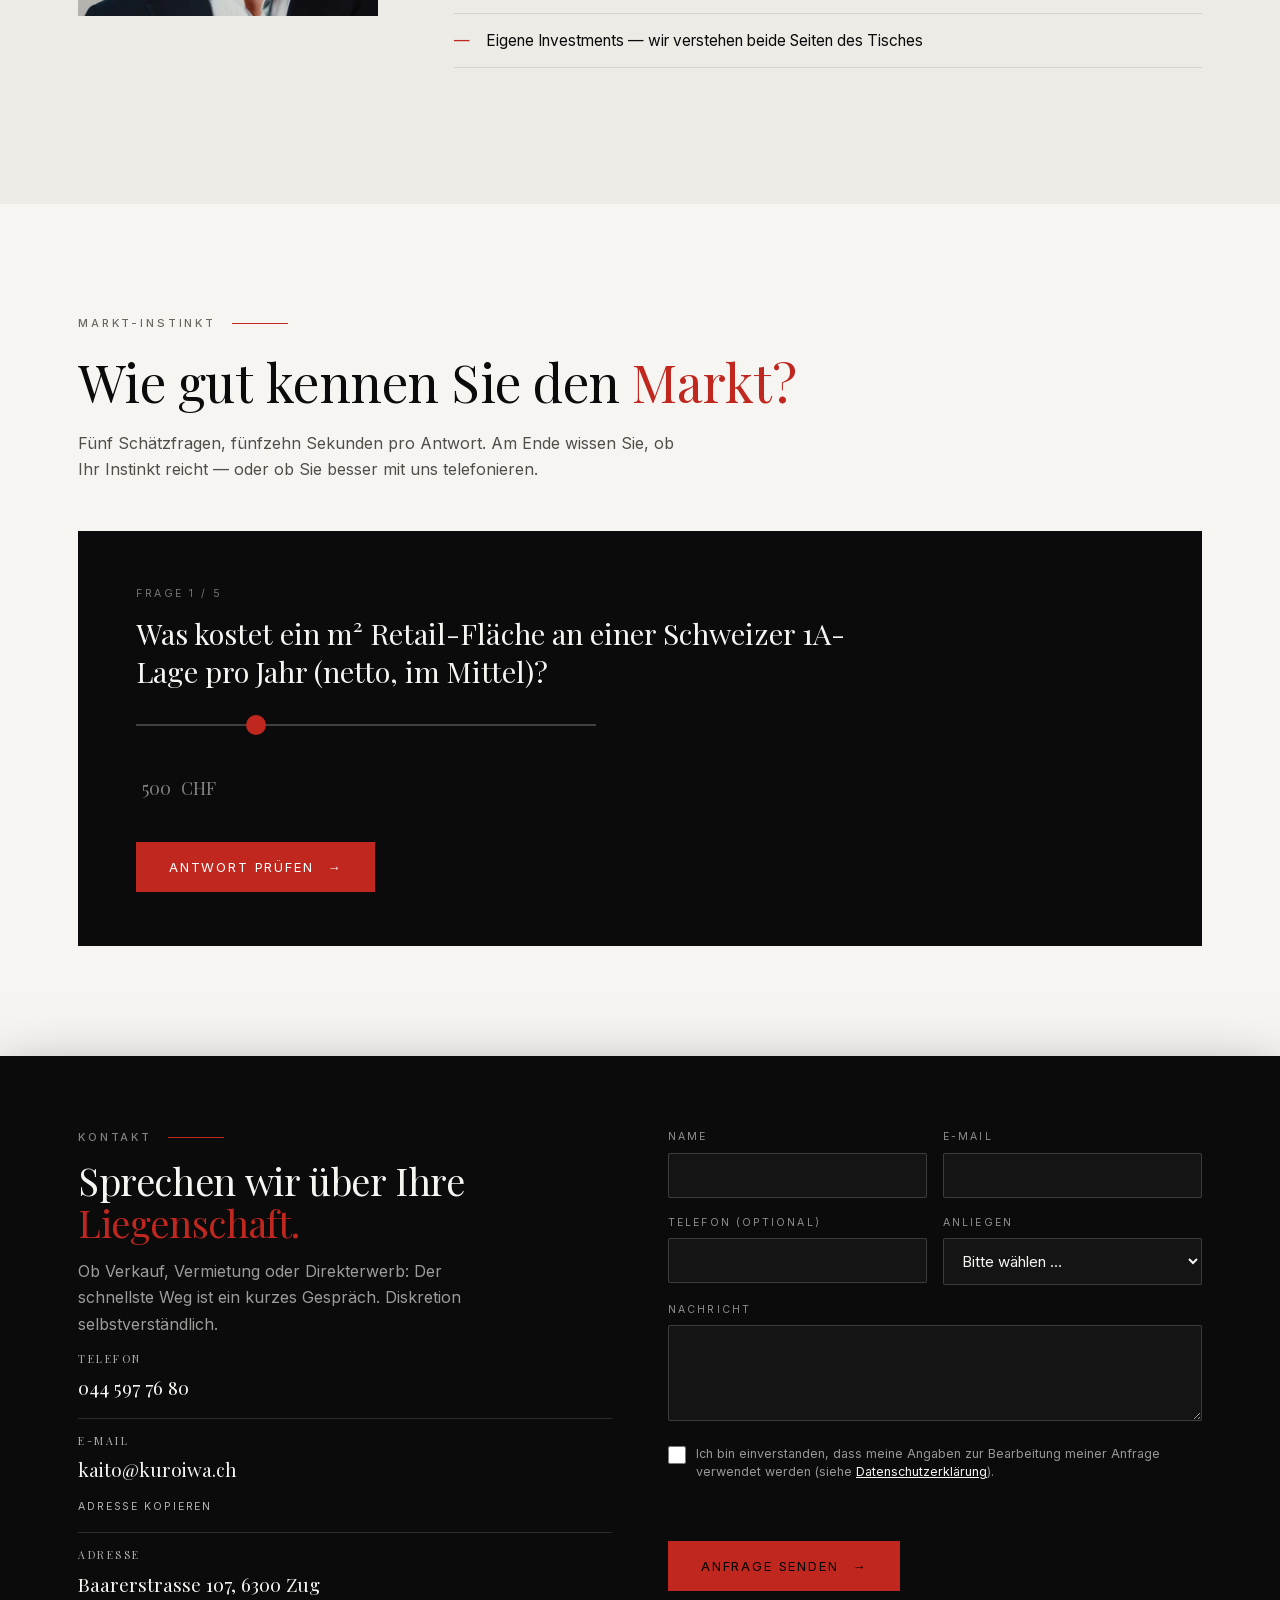
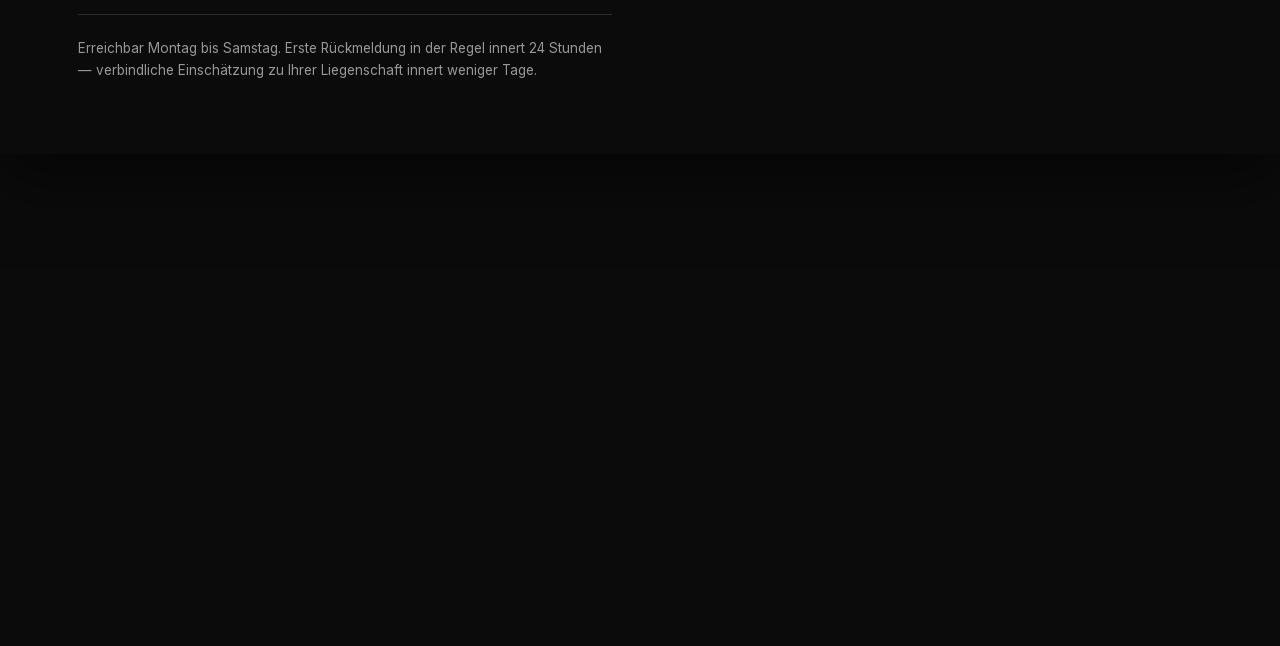
==== commit 004a302f: "Portrait von Rec.2020 nach sRGB umgerechnet, Abschlusssatz in der Ueber-Sektion entfernt" ====
--- a/index.html
+++ b/index.html
@@ -578,7 +578,6 @@
           <div>Direkter Zugang zu expandierenden Marken und institutionellen Käufern</div>
           <div>Eigene Investments — wir verstehen beide Seiten des Tisches</div>
         </div>
-        <p>Kurze Wege, klare Aussagen, verbindliche Abwicklung: Sie sprechen direkt mit dem Inhaber — vom ersten Gespräch bis zur Beurkundung.</p>
       </div>
     </div>
   </div>
